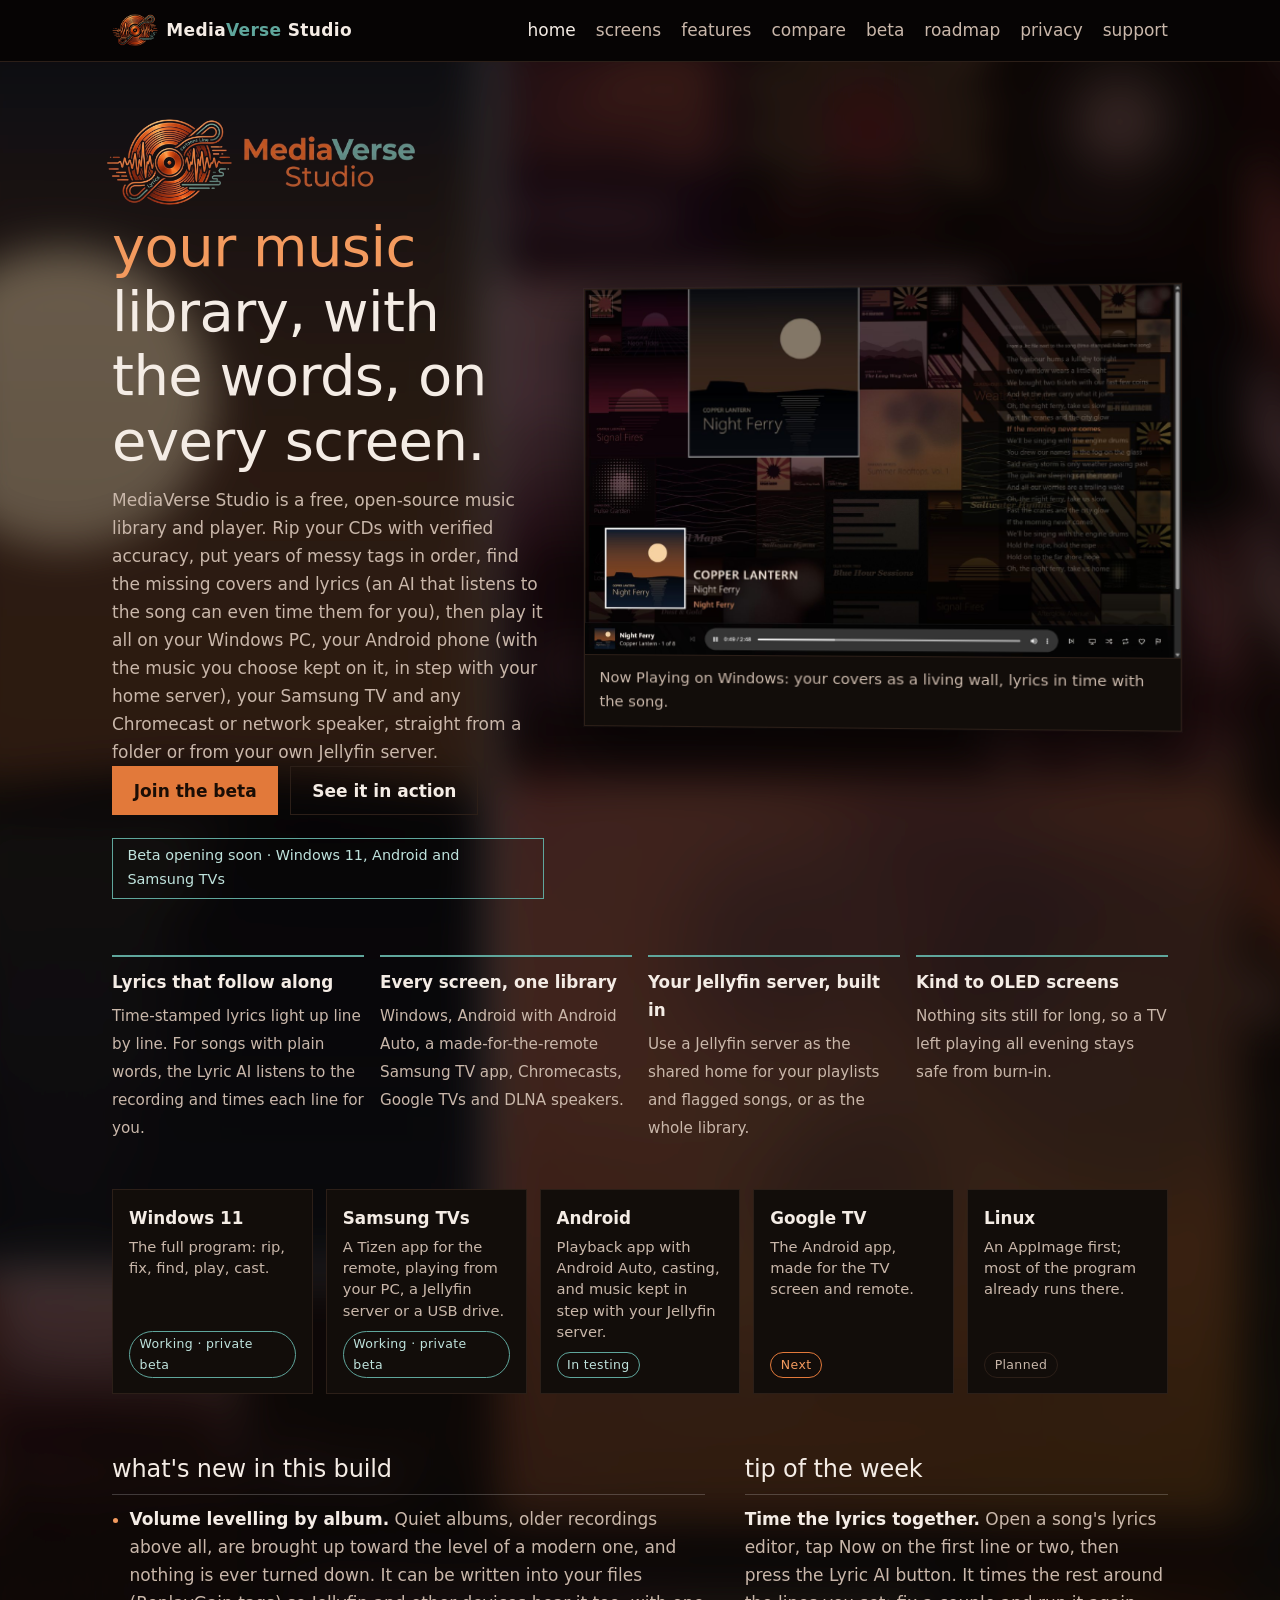
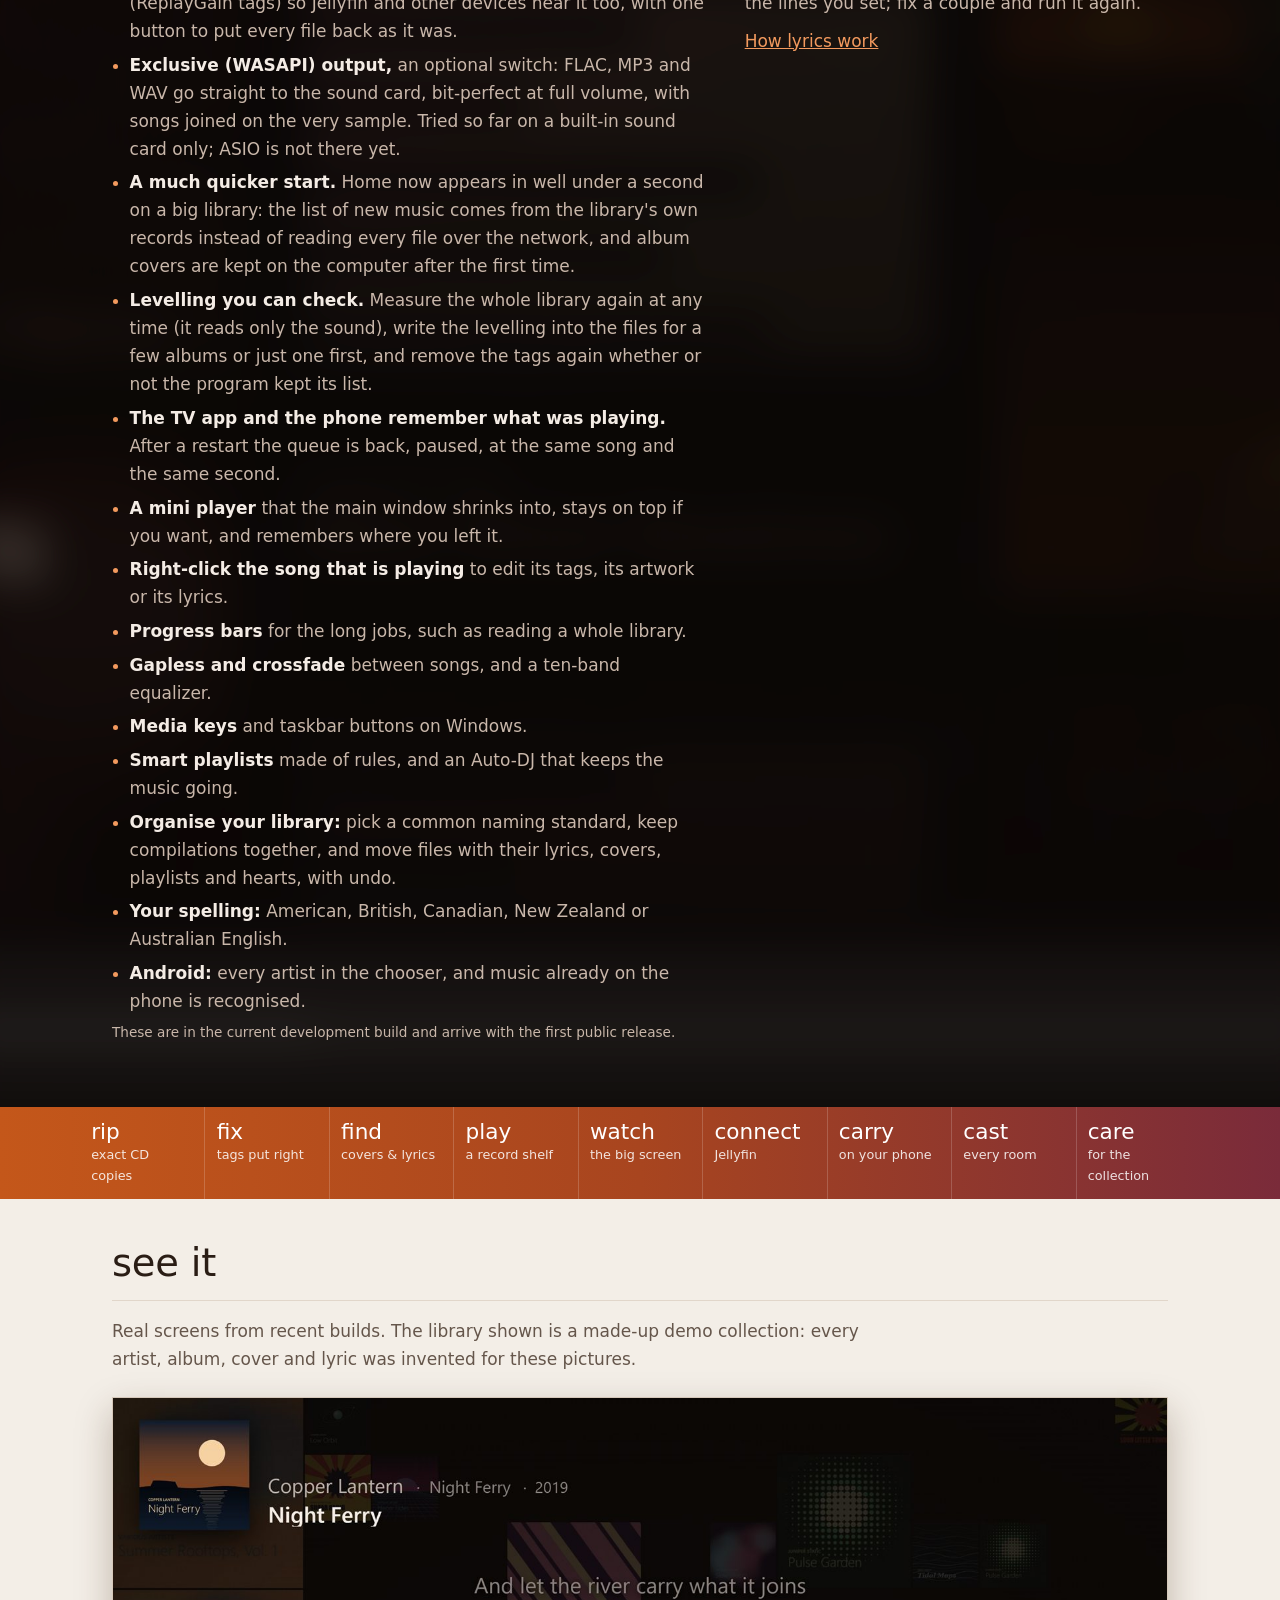
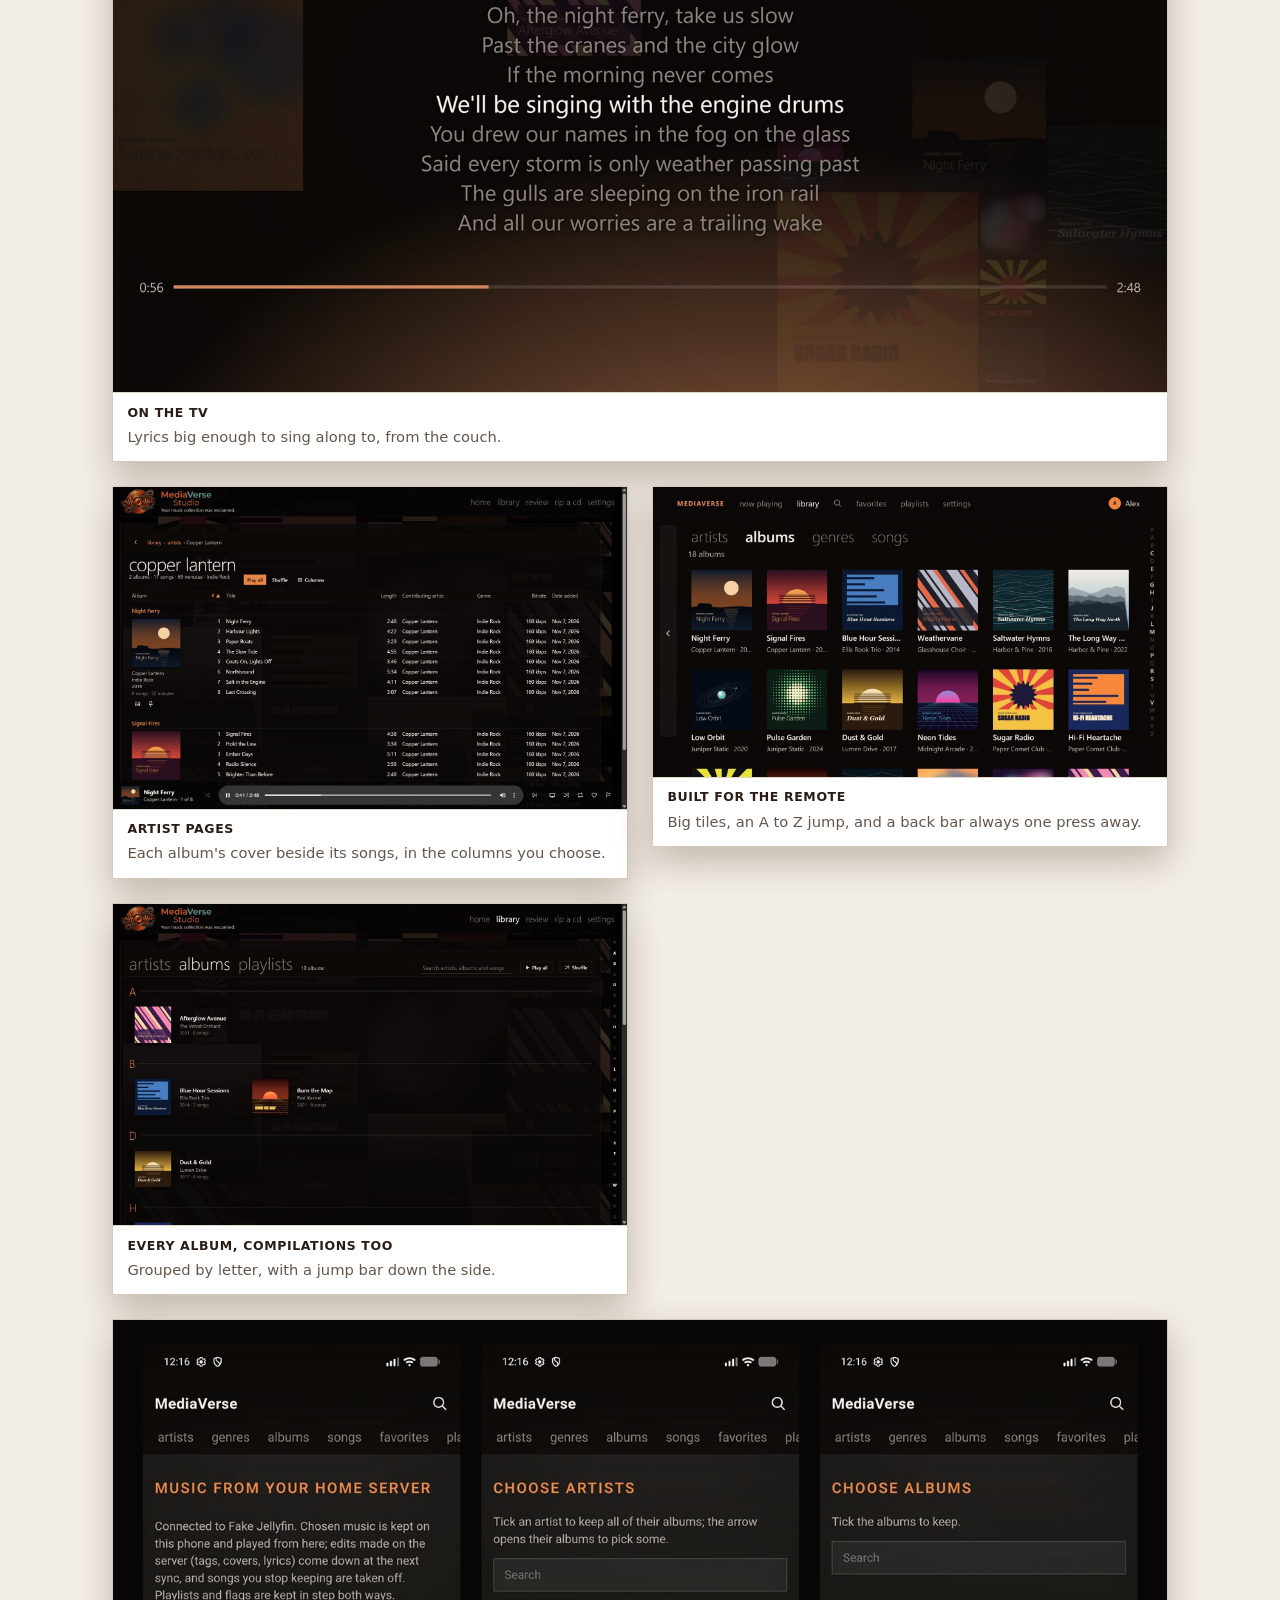
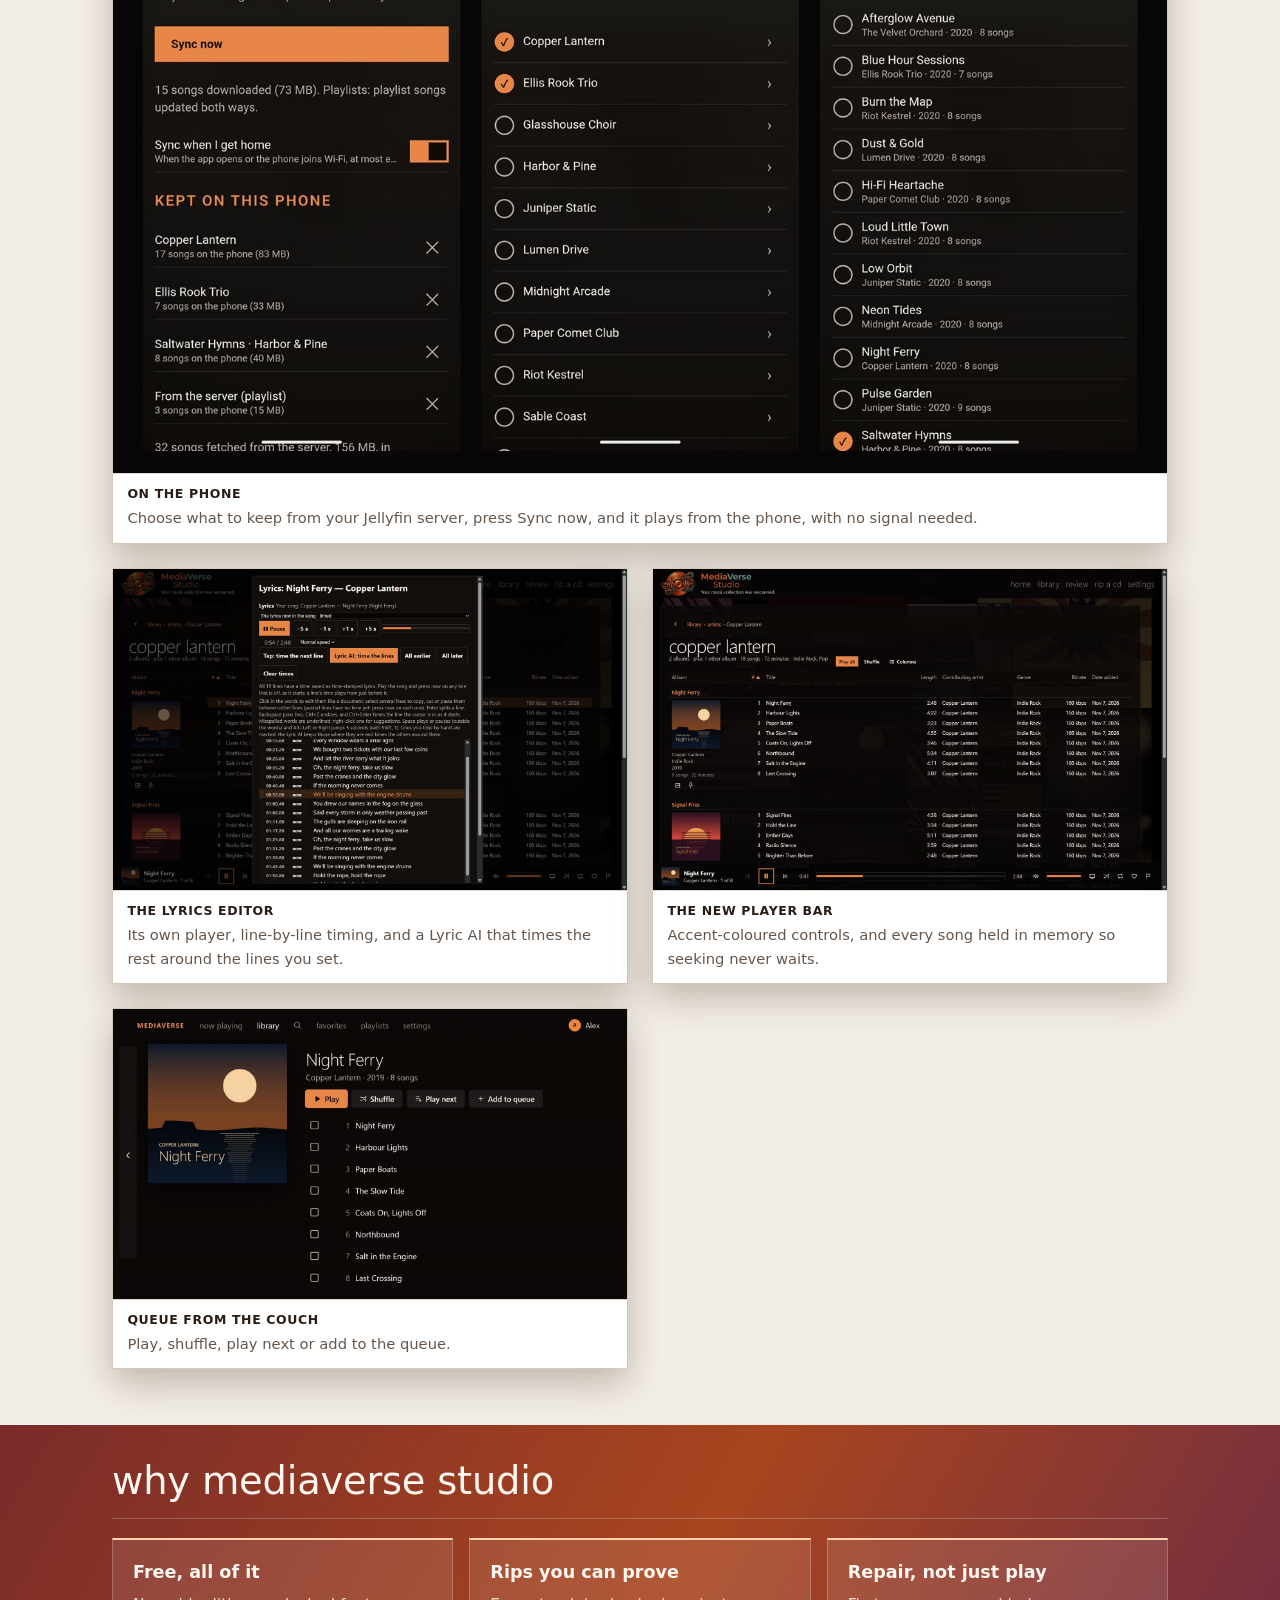
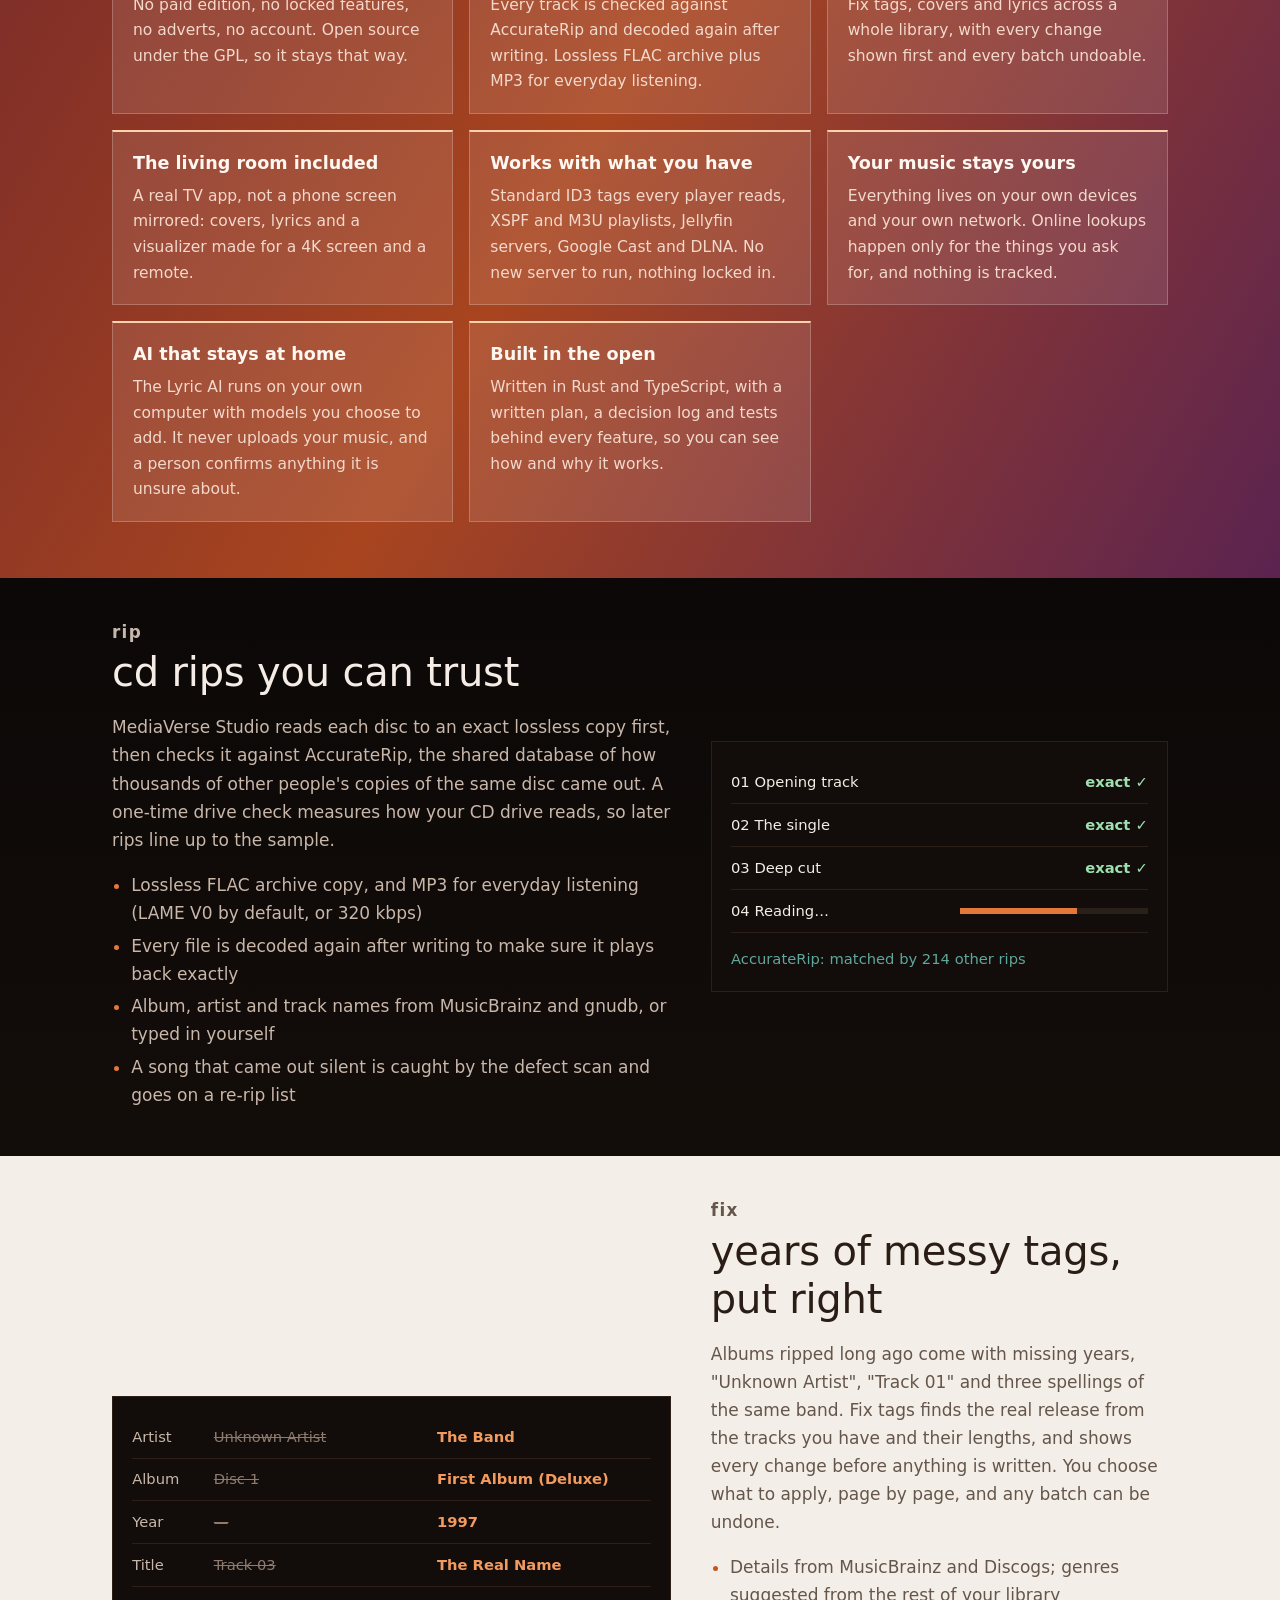
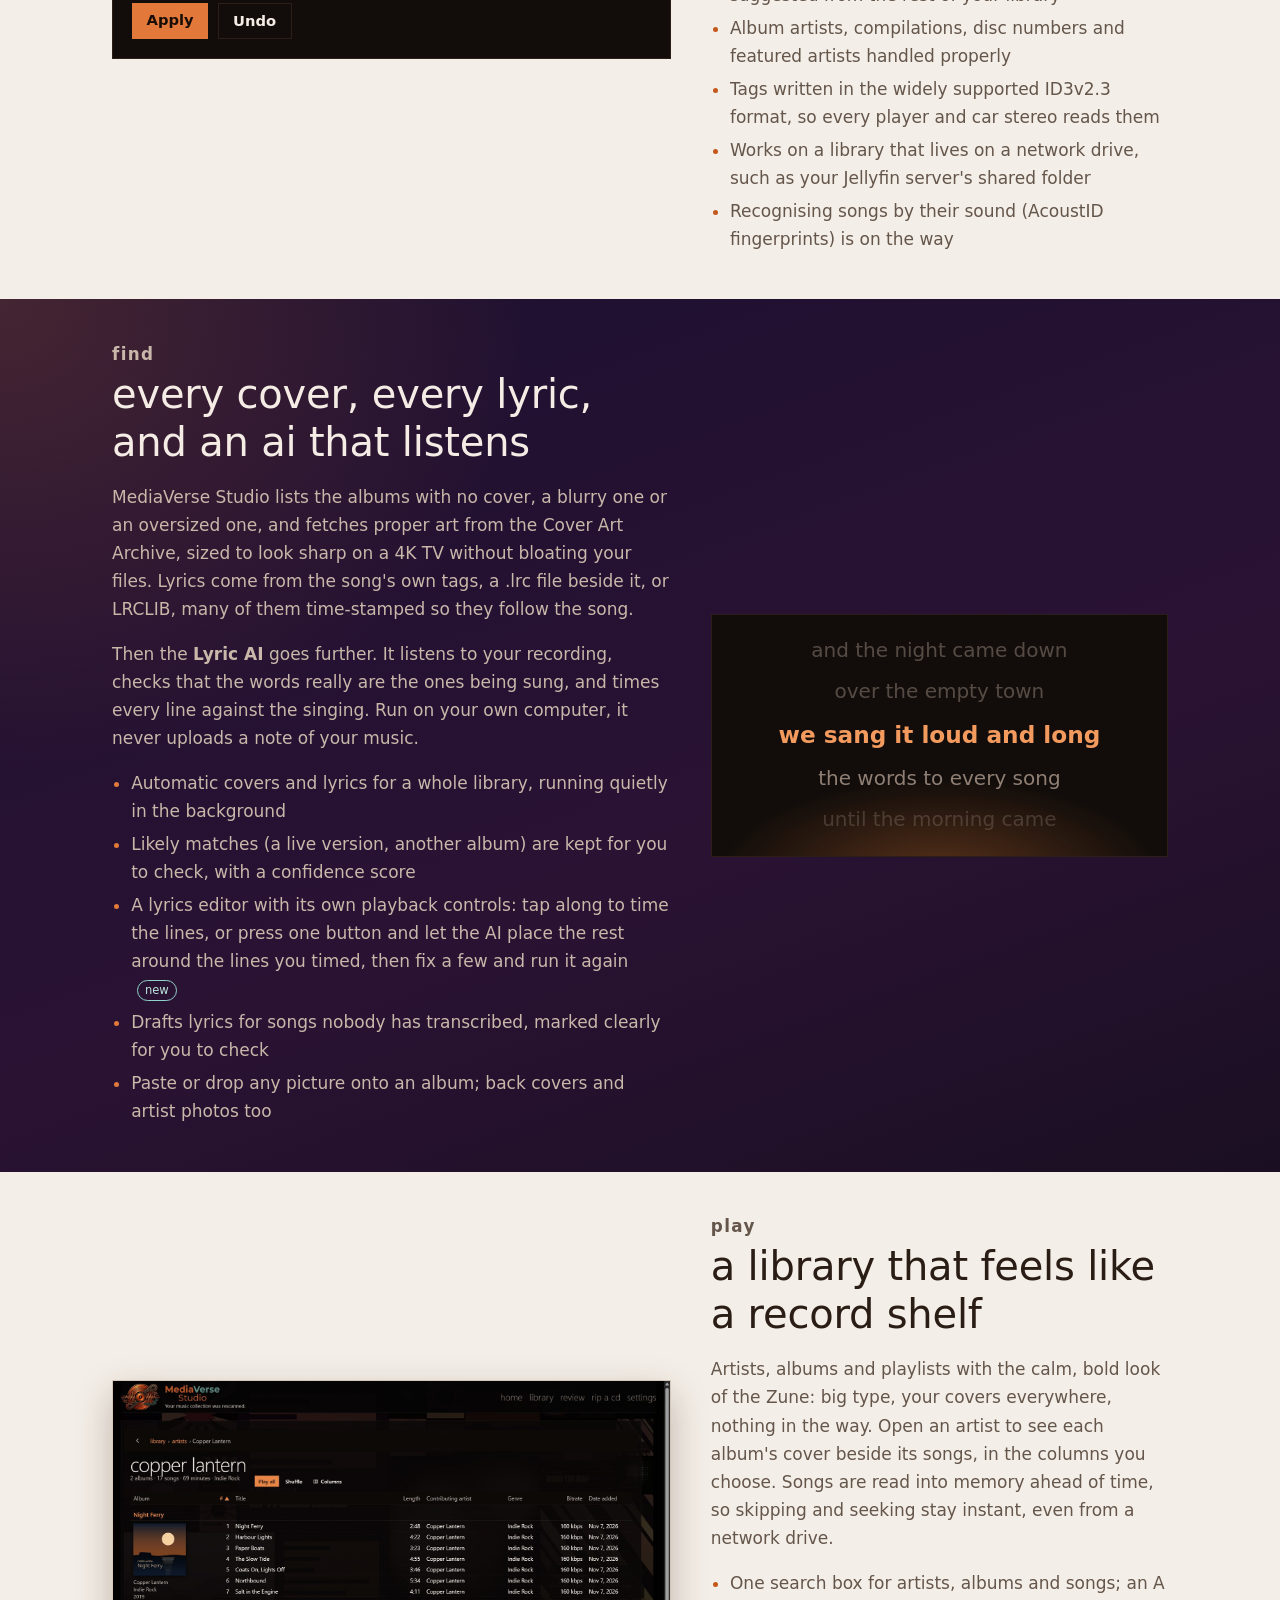
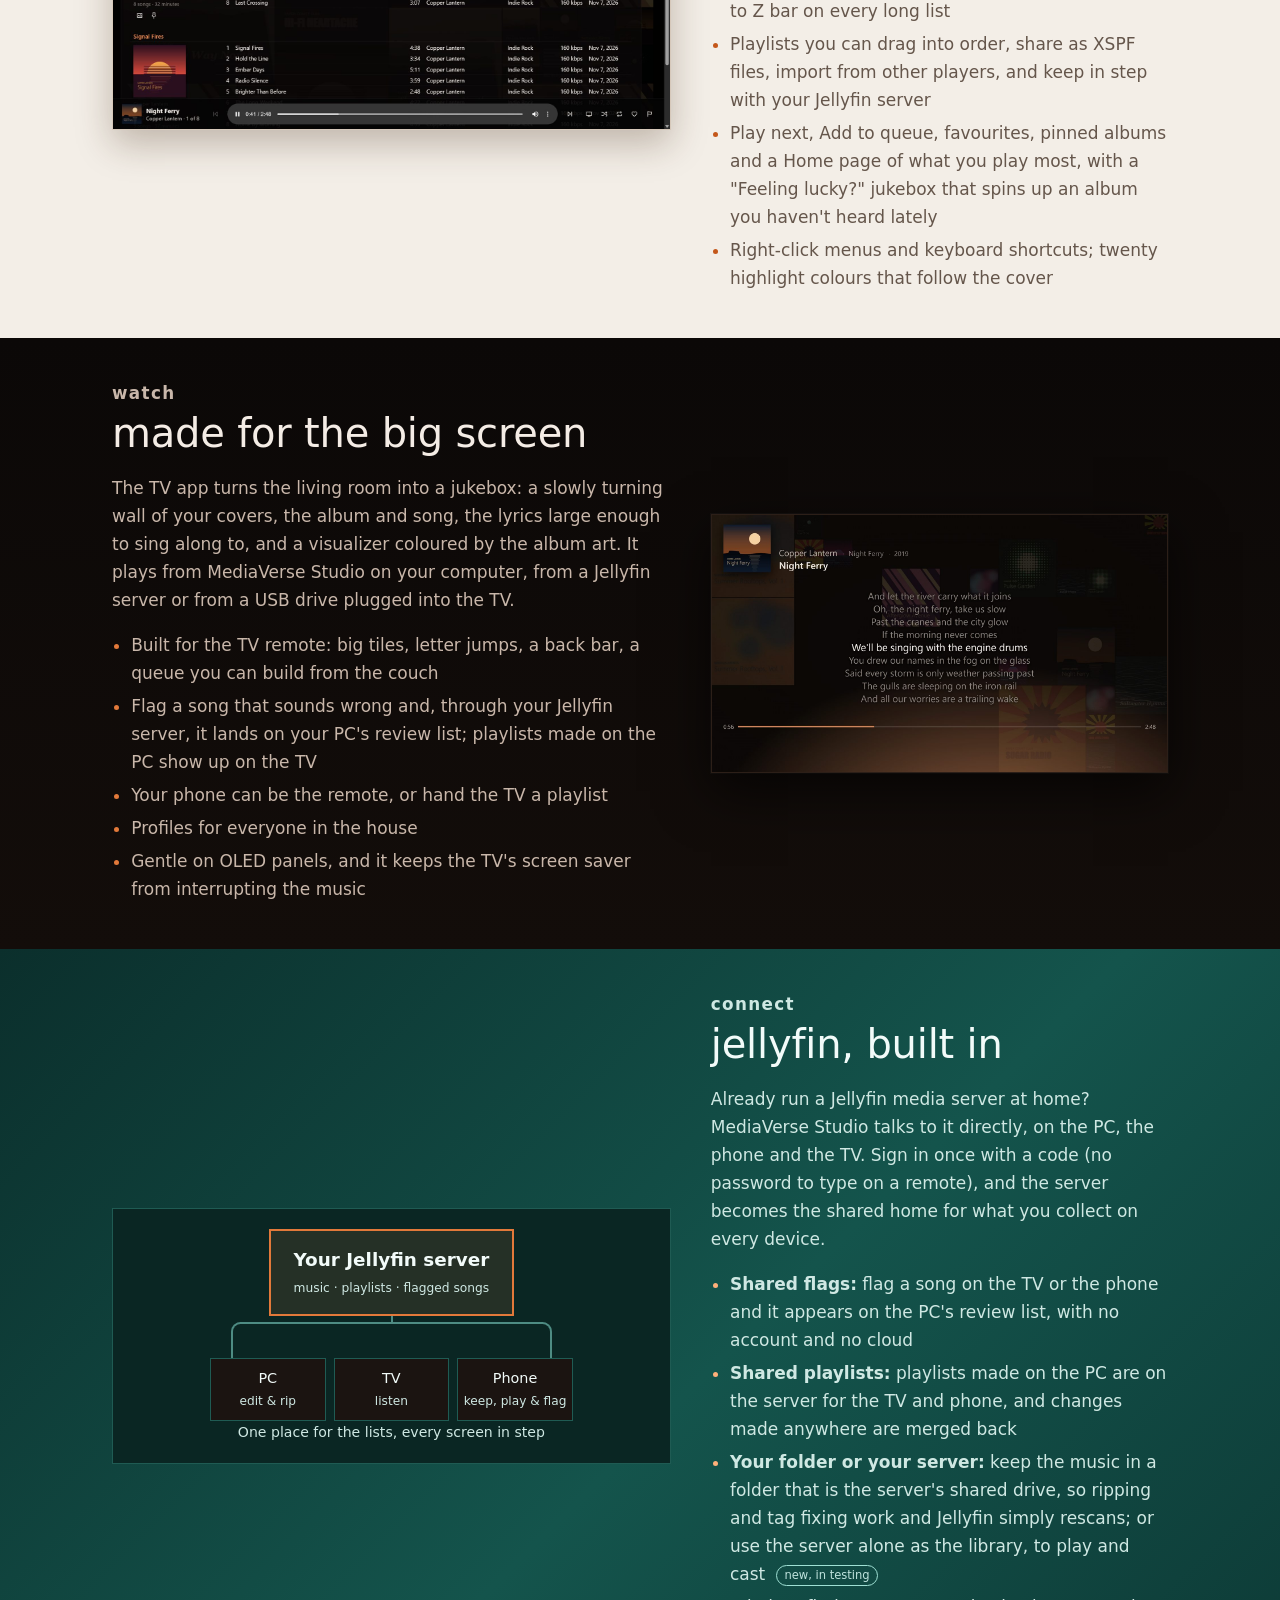
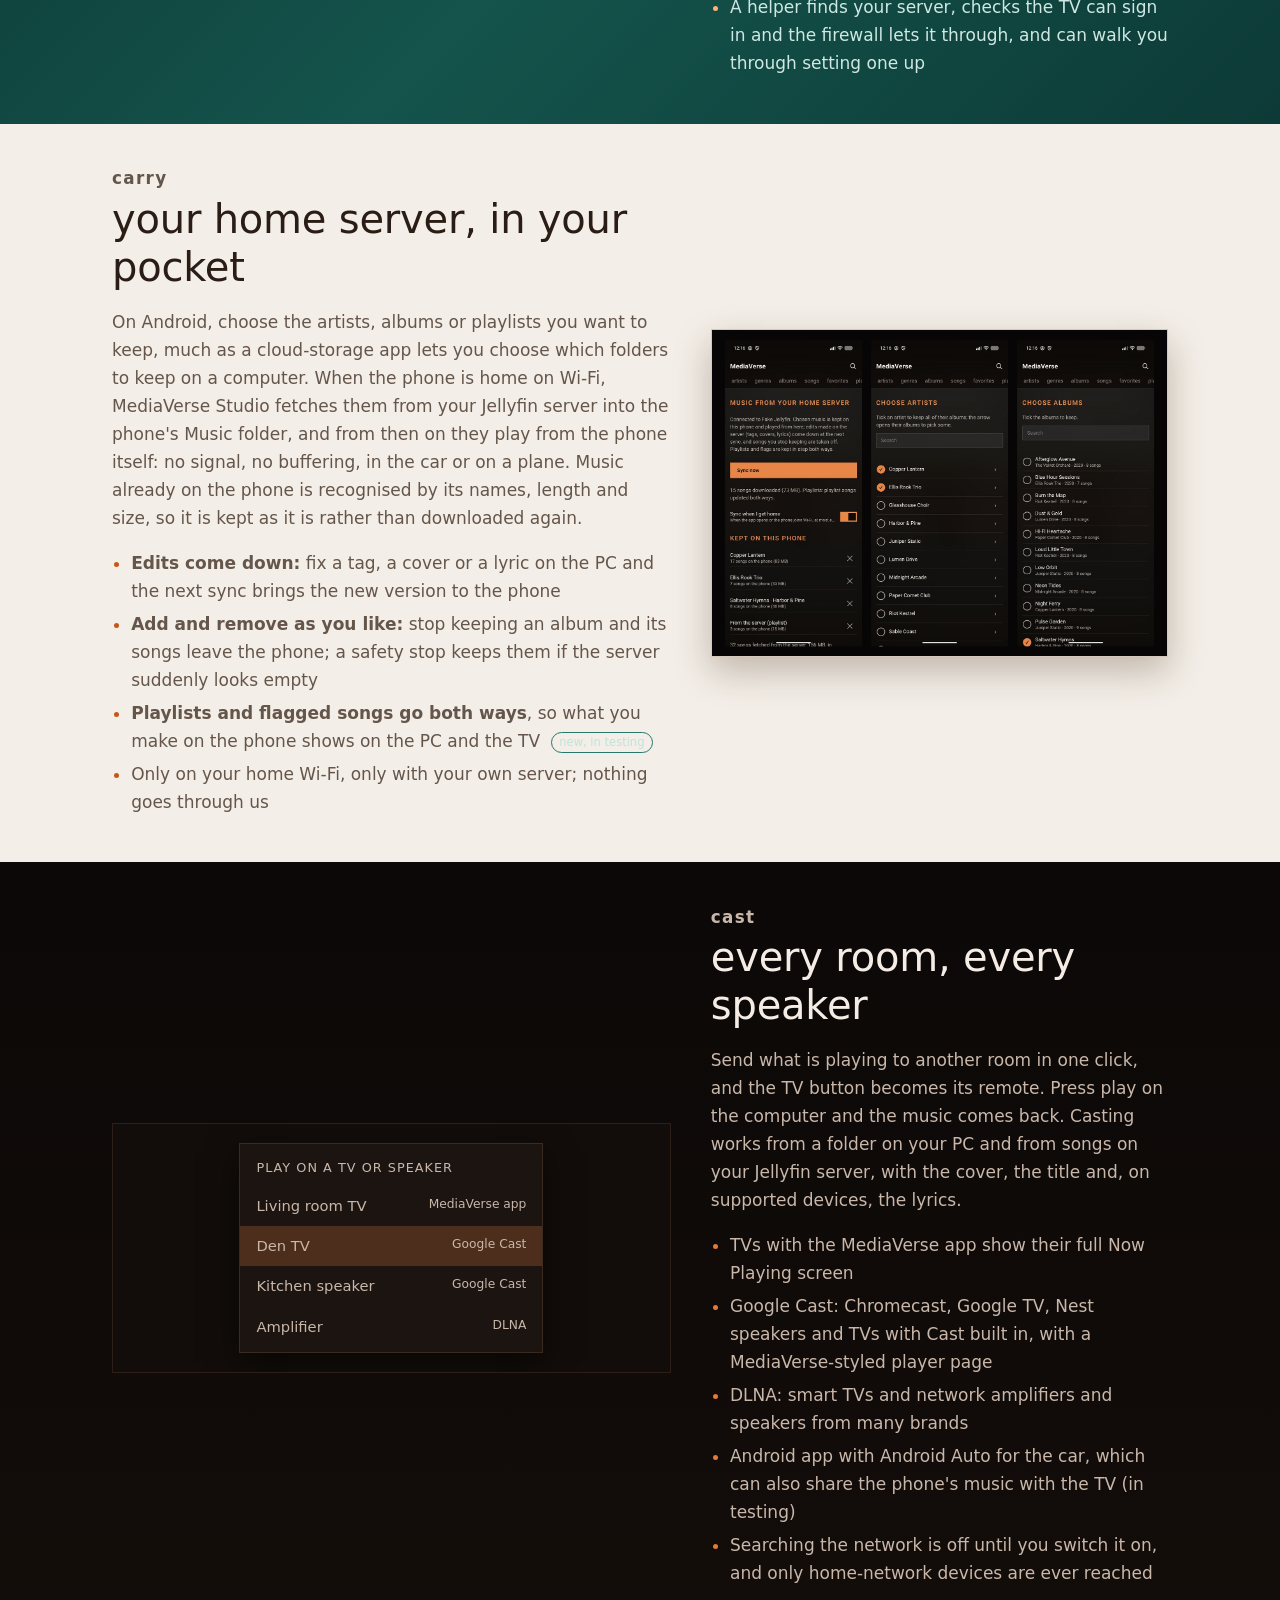
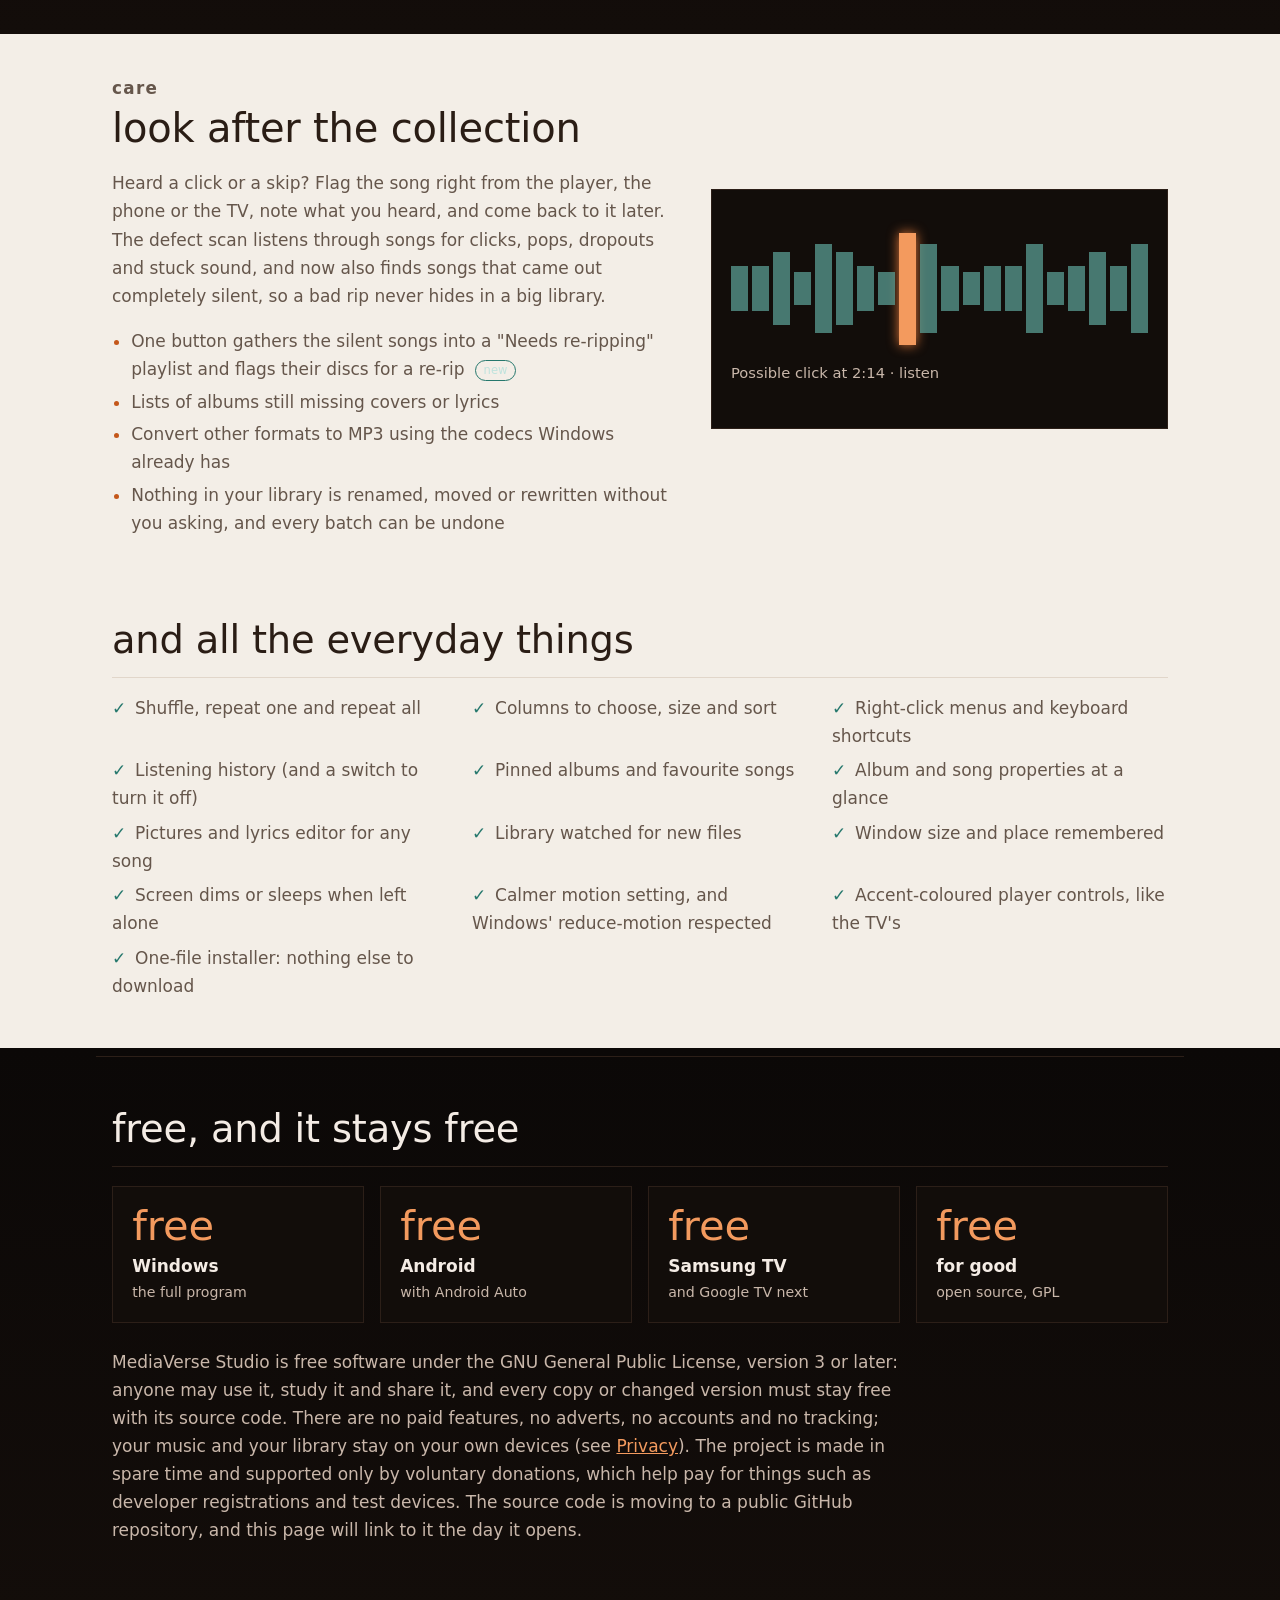
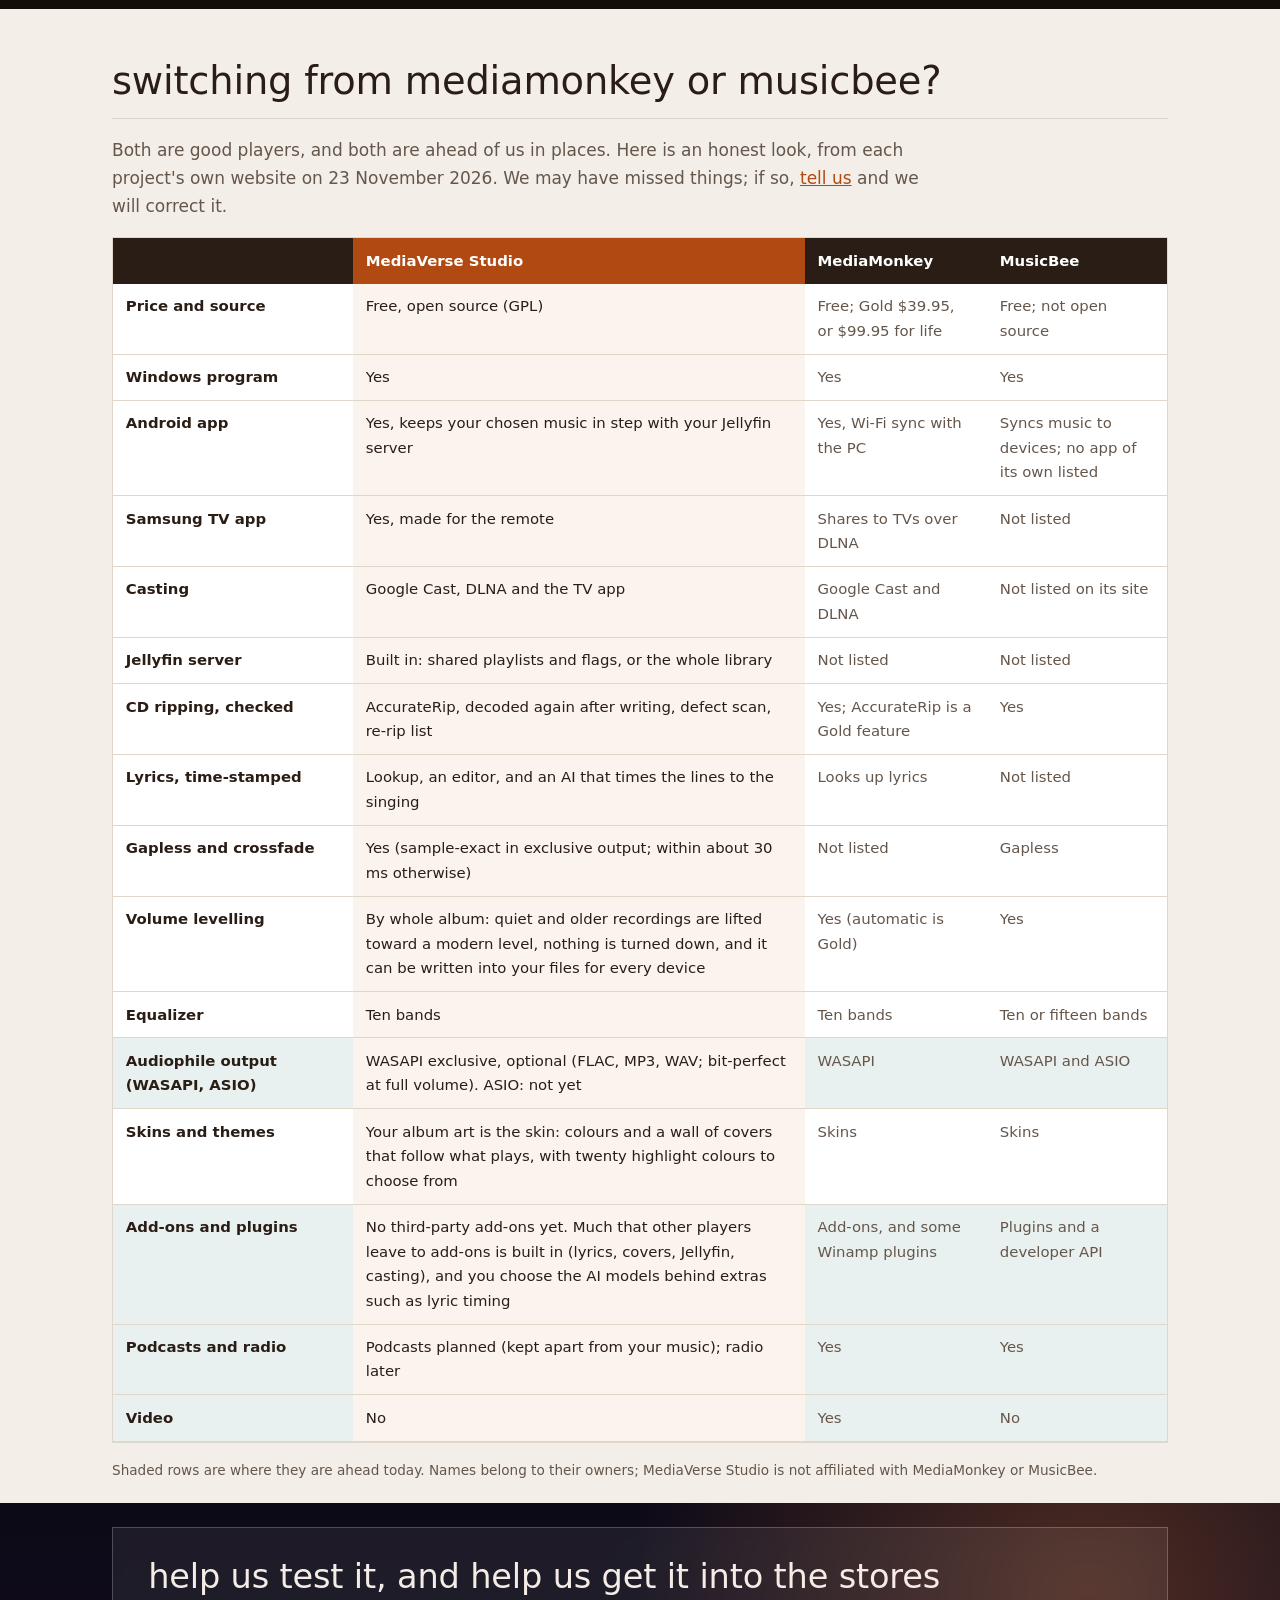
==== index.html @ 1a6ff60b "Website: a quicker start, levelling you can check, queues remembered on TV and phone, mini player, r" ====
<!doctype html>
<html lang="en">
<head>
<meta charset="utf-8">
<meta name="viewport" content="width=device-width, initial-scale=1">
<title>MediaVerse Studio: your music, with the words, on every screen</title>
<meta name="description" content="MediaVerse Studio is a free, open-source music library and player: verified CD ripping, tag repair, covers and lyrics that follow the song, on Windows, Android and Samsung TVs, with Jellyfin, Google Cast and DLNA. Join the beta.">
<meta property="og:title" content="MediaVerse Studio: your music, with the words, on every screen">
<meta property="og:description" content="Free and open source. Rip your CDs with verified accuracy, fix your tags, find the covers and lyrics, and play it all on your PC, your phone, your TV and your Jellyfin server. Help us test it.">
<meta property="og:image" content="https://mediaverse.studio/img/pc-now-playing.jpg">
<link rel="icon" href="favicon.png">
<link rel="stylesheet" href="style.css">
</head>
<body>
<header class="top"><div class="wrap">
<a class="brand" href="./"><img src="img/emblem.png" alt="" width="46" height="32"><b>Media<span>Verse</span> Studio</b></a>
<nav aria-label="Site"><a href="./" aria-current="page">Home</a><a href="#see">Screens</a><a href="#features">Features</a><a href="#compare">Compare</a><a href="#beta">Beta</a><a href="#status">Roadmap</a><a href="privacy.html">Privacy</a><a href="support.html">Support</a></nav>
</div></header>

<main>
<div class="band band-hero">
<section class="hero2 wrap">
<div class="hero-words">
<div class="hero-logo"><img src="img/emblem-large.png" alt="" width="463" height="320"><img src="img/wordmark.png" alt="MediaVerse Studio" width="527" height="160"></div>
<h1>Your music library, with the words, on every screen.</h1>
<p>MediaVerse Studio is a free, open-source music library and player. Rip your CDs with verified accuracy, put years of messy tags in order, find the missing covers and lyrics (an AI that listens to the song can even time them for you), then play it all on your Windows PC, your Android phone (with the music you choose kept on it, in step with your home server), your Samsung TV and any Chromecast or network speaker, straight from a folder or from your own Jellyfin server.</p>
<p class="cta"><a class="button" href="#beta">Join the beta</a><a class="button ghost" href="#see">See it in action</a></p>
<span class="status">Beta opening soon · Windows 11, Android and Samsung TVs</span>
</div>
<figure class="shot hero-shot">
<img src="img/pc-now-playing.jpg" alt="MediaVerse Studio on Windows: Now Playing with the album cover large, a wall of album covers behind it, and the lyrics following the song" width="1600" height="1001">
<figcaption>Now Playing on Windows: your covers as a living wall, lyrics in time with the song.</figcaption>
</figure>
</section>

<section class="extras wrap" aria-label="Highlights">
<div><strong>Lyrics that follow along</strong><span>Time-stamped lyrics light up line by line. For songs with plain words, the Lyric AI listens to the recording and times each line for you.</span></div>
<div><strong>Every screen, one library</strong><span>Windows, Android with Android Auto, a made-for-the-remote Samsung TV app, Chromecasts, Google TVs and DLNA speakers.</span></div>
<div><strong>Your Jellyfin server, built in</strong><span>Use a Jellyfin server as the shared home for your playlists and flagged songs, or as the whole library.</span></div>
<div><strong>Kind to OLED screens</strong><span>Nothing sits still for long, so a TV left playing all evening stays safe from burn-in.</span></div>
</section>

<section class="platforms wrap" aria-label="Platforms">
<div><h3>Windows 11</h3><p>The full program: rip, fix, find, play, cast.</p><span class="pill">Working · private beta</span></div>
<div><h3>Samsung TVs</h3><p>A Tizen app for the remote, playing from your PC, a Jellyfin server or a USB drive.</p><span class="pill">Working · private beta</span></div>
<div><h3>Android</h3><p>Playback app with Android Auto, casting, and music kept in step with your Jellyfin server.</p><span class="pill">In testing</span></div>
<div><h3>Google TV</h3><p>The Android app, made for the TV screen and remote.</p><span class="pill soon">Next</span></div>
<div><h3>Linux</h3><p>An AppImage first; most of the program already runs there.</p><span class="pill plan">Planned</span></div>
</section>

<section class="news wrap" aria-label="What is new">
<div>
<h2>what's new in this build</h2>
<ul>
<li><b>Volume levelling by album.</b> Quiet albums, older recordings above all, are brought up toward the level of a modern one, and nothing is ever turned down. It can be written into your files (ReplayGain tags) so Jellyfin and other devices hear it too, with one button to put every file back as it was.</li>
<li><b>Exclusive (WASAPI) output,</b> an optional switch: FLAC, MP3 and WAV go straight to the sound card, bit-perfect at full volume, with songs joined on the very sample. Tried so far on a built-in sound card only; ASIO is not there yet.</li>
<li><b>A much quicker start.</b> Home now appears in well under a second on a big library: the list of new music comes from the library's own records instead of reading every file over the network, and album covers are kept on the computer after the first time.</li>
<li><b>Levelling you can check.</b> Measure the whole library again at any time (it reads only the sound), write the levelling into the files for a few albums or just one first, and remove the tags again whether or not the program kept its list.</li>
<li><b>The TV app and the phone remember what was playing.</b> After a restart the queue is back, paused, at the same song and the same second.</li>
<li><b>A mini player</b> that the main window shrinks into, stays on top if you want, and remembers where you left it.</li>
<li><b>Right-click the song that is playing</b> to edit its tags, its artwork or its lyrics.</li>
<li><b>Progress bars</b> for the long jobs, such as reading a whole library.</li>
<li><b>Gapless and crossfade</b> between songs, and a ten-band equalizer.</li>
<li><b>Media keys</b> and taskbar buttons on Windows.</li>
<li><b>Smart playlists</b> made of rules, and an Auto-DJ that keeps the music going.</li>
<li><b>Organise your library:</b> pick a common naming standard, keep compilations together, and move files with their lyrics, covers, playlists and hearts, with undo.</li>
<li><b>Your spelling:</b> American, British, Canadian, New Zealand or Australian English.</li>
<li><b>Android:</b> every artist in the chooser, and music already on the phone is recognised.</li>
</ul>
<p class="news-note">These are in the current development build and arrive with the first public release.</p>
</div>
<div>
<h2>tip of the week</h2>
<p><b>Time the lyrics together.</b> Open a song's lyrics editor, tap Now on the first line or two, then press the Lyric AI button. It times the rest around the lines you set; fix a couple and run it again.</p>
<p class="news-link"><a href="#find">How lyrics work</a></p>
</div>
</section>
</div>

<nav class="verbs" aria-label="The parts of MediaVerse Studio"><div class="wrap">
<a href="#rip"><b>rip</b><span>exact CD copies</span></a>
<a href="#fix"><b>fix</b><span>tags put right</span></a>
<a href="#find"><b>find</b><span>covers &amp; lyrics</span></a>
<a href="#play"><b>play</b><span>a record shelf</span></a>
<a href="#watch"><b>watch</b><span>the big screen</span></a>
<a href="#connect"><b>connect</b><span>Jellyfin</span></a>
<a href="#carry"><b>carry</b><span>on your phone</span></a>
<a href="#cast"><b>cast</b><span>every room</span></a>
<a href="#care"><b>care</b><span>for the collection</span></a>
</div></nav>
<div class="band band-paper">
<section id="see" class="gallery wrap" aria-labelledby="see-title">
<h2 id="see-title">See it</h2>
<p class="gallery-intro">Real screens from recent builds. The library shown is a made-up demo collection: every artist, album, cover and lyric was invented for these pictures.</p>
<div class="gallery-grid">
<figure class="shot wide"><img src="img/tv-now-playing.jpg" alt="The Samsung TV app's Now Playing screen: cover, artist, album and year at the top, large lyrics in the middle with the line being sung highlighted, a wall of covers behind" width="1600" height="902" loading="lazy"><figcaption><b>On the TV</b> Lyrics big enough to sing along to, from the couch.</figcaption></figure>
<figure class="shot"><img src="img/pc-artist.jpg" alt="An artist page on Windows: each album's cover beside its songs in a table with length, artist, genre, bitrate and date added" width="1600" height="1001" loading="lazy"><figcaption><b>Artist pages</b> Each album's cover beside its songs, in the columns you choose.</figcaption></figure>
<figure class="shot"><img src="img/tv-albums.jpg" alt="The TV app's library: artists, albums, genres and songs across the top, a grid of album covers and an A to Z letter bar" width="1600" height="902" loading="lazy"><figcaption><b>Built for the remote</b> Big tiles, an A to Z jump, and a back bar always one press away.</figcaption></figure>
<figure class="shot"><img src="img/pc-albums.jpg" alt="The albums view on Windows: albums grouped under letters with cover, title, artist, year and song count" width="1600" height="1001" loading="lazy"><figcaption><b>Every album, compilations too</b> Grouped by letter, with a jump bar down the side.</figcaption></figure>
<figure class="shot wide"><img src="img/phone-home-sync.jpg" alt="Three Android screens: the Home server page after a sync with a Sync now button and the list of artists, albums and playlists kept on the phone; the artist chooser with ticks; the album chooser with the artist, year and song count" width="1426" height="1019" loading="lazy"><figcaption><b>On the phone</b> Choose what to keep from your Jellyfin server, press Sync now, and it plays from the phone, with no signal needed.</figcaption></figure>
<figure class="shot"><img src="img/pc-lyrics-editor.jpg" alt="The lyrics editor on Windows: play, pause, back and forward buttons, a seek bar, a speed choice, a Lyric AI button, and the song's lines each with a time and a now button, the line being sung highlighted" width="1600" height="1001" loading="lazy"><figcaption><b>The lyrics editor</b> Its own player, line-by-line timing, and a Lyric AI that times the rest around the lines you set.</figcaption></figure>
<figure class="shot"><img src="img/pc-player-bar.jpg" alt="An artist page on Windows with the new player bar: an accent-coloured pause button, the time, a progress bar, the volume and the cast, shuffle, repeat, favourite and flag buttons" width="1600" height="1001" loading="lazy"><figcaption><b>The new player bar</b> Accent-coloured controls, and every song held in memory so seeking never waits.</figcaption></figure>
<figure class="shot"><img src="img/tv-album.jpg" alt="An album on the TV app: the cover large on the left, Play, Shuffle, Play next and Add to queue buttons, and the song list" width="1600" height="902" loading="lazy"><figcaption><b>Queue from the couch</b> Play, shuffle, play next or add to the queue.</figcaption></figure>
</div>
</section>
</div>

<div class="band band-sunset">
<section class="why wrap" aria-labelledby="why-title">
<h2 id="why-title">Why MediaVerse Studio</h2>
<div class="why-grid">
<div><h3>Free, all of it</h3><p>No paid edition, no locked features, no adverts, no account. Open source under the GPL, so it stays that way.</p></div>
<div><h3>Rips you can prove</h3><p>Every track is checked against AccurateRip and decoded again after writing. Lossless FLAC archive plus MP3 for everyday listening.</p></div>
<div><h3>Repair, not just play</h3><p>Fix tags, covers and lyrics across a whole library, with every change shown first and every batch undoable.</p></div>
<div><h3>The living room included</h3><p>A real TV app, not a phone screen mirrored: covers, lyrics and a visualizer made for a 4K screen and a remote.</p></div>
<div><h3>Works with what you have</h3><p>Standard ID3 tags every player reads, XSPF and M3U playlists, Jellyfin servers, Google Cast and DLNA. No new server to run, nothing locked in.</p></div>
<div><h3>Your music stays yours</h3><p>Everything lives on your own devices and your own network. Online lookups happen only for the things you ask for, and nothing is tracked.</p></div>
<div><h3>AI that stays at home</h3><p>The Lyric AI runs on your own computer with models you choose to add. It never uploads your music, and a person confirms anything it is unsure about.</p></div>
<div><h3>Built in the open</h3><p>Written in Rust and TypeScript, with a written plan, a decision log and tests behind every feature, so you can see how and why it works.</p></div>
</div>
</section>
</div>

<div id="features" class="feature-rows-bands">

<div class="band band-dark">
<article id="rip" class="row wrap">
<div class="words">
<p class="verb">Rip</p>
<h2>CD rips you can trust</h2>
<p>MediaVerse Studio reads each disc to an exact lossless copy first, then checks it against AccurateRip, the shared database of how thousands of other people's copies of the same disc came out. A one-time drive check measures how your CD drive reads, so later rips line up to the sample.</p>
<ul>
<li>Lossless FLAC archive copy, and MP3 for everyday listening (LAME V0 by default, or 320 kbps)</li>
<li>Every file is decoded again after writing to make sure it plays back exactly</li>
<li>Album, artist and track names from MusicBrainz and gnudb, or typed in yourself</li>
<li>A song that came out silent is caught by the defect scan and goes on a re-rip list</li>
</ul>
</div>
<div class="art art-rip" aria-hidden="true">
<div class="rip-line"><span>01 Opening track</span><b>exact ✓</b></div>
<div class="rip-line"><span>02 The single</span><b>exact ✓</b></div>
<div class="rip-line"><span>03 Deep cut</span><b>exact ✓</b></div>
<div class="rip-line is-busy"><span>04 Reading…</span><i style="--done:62%"></i></div>
<div class="rip-note">AccurateRip: matched by 214 other rips</div>
</div>
</article>
</div>

<div class="band band-paper">
<article id="fix" class="row wrap flip">
<div class="words">
<p class="verb">Fix</p>
<h2>Years of messy tags, put right</h2>
<p>Albums ripped long ago come with missing years, "Unknown Artist", "Track 01" and three spellings of the same band. Fix tags finds the real release from the tracks you have and their lengths, and shows every change before anything is written. You choose what to apply, page by page, and any batch can be undone.</p>
<ul>
<li>Details from MusicBrainz and Discogs; genres suggested from the rest of your library</li>
<li>Album artists, compilations, disc numbers and featured artists handled properly</li>
<li>Tags written in the widely supported ID3v2.3 format, so every player and car stereo reads them</li>
<li>Works on a library that lives on a network drive, such as your Jellyfin server's shared folder</li>
<li>Recognising songs by their sound (AcoustID fingerprints) is on the way</li>
</ul>
</div>
<div class="art art-fix" aria-hidden="true">
<div class="fix-row"><span>Artist</span><s>Unknown Artist</s><b>The Band</b></div>
<div class="fix-row"><span>Album</span><s>Disc 1</s><b>First Album (Deluxe)</b></div>
<div class="fix-row"><span>Year</span><s>—</s><b>1997</b></div>
<div class="fix-row"><span>Title</span><s>Track 03</s><b>The Real Name</b></div>
<div class="fix-actions"><em>Apply</em><em class="ghost">Undo</em></div>
</div>
</article>
</div>

<div class="band band-plum">
<article id="find" class="row wrap">
<div class="words">
<p class="verb">Find</p>
<h2>Every cover, every lyric, and an AI that listens</h2>
<p>MediaVerse Studio lists the albums with no cover, a blurry one or an oversized one, and fetches proper art from the Cover Art Archive, sized to look sharp on a 4K TV without bloating your files. Lyrics come from the song's own tags, a .lrc file beside it, or LRCLIB, many of them time-stamped so they follow the song.</p>
<p>Then the <strong>Lyric AI</strong> goes further. It listens to your recording, checks that the words really are the ones being sung, and times every line against the singing. Run on your own computer, it never uploads a note of your music.</p>
<ul>
<li>Automatic covers and lyrics for a whole library, running quietly in the background</li>
<li>Likely matches (a live version, another album) are kept for you to check, with a confidence score</li>
<li>A lyrics editor with its own playback controls: tap along to time the lines, or press one button and let the AI place the rest around the lines you timed, then fix a few and run it again <span class="tag new">new</span></li>
<li>Drafts lyrics for songs nobody has transcribed, marked clearly for you to check</li>
<li>Paste or drop any picture onto an album; back covers and artist photos too</li>
</ul>
</div>
<div class="art art-lyrics" aria-hidden="true">
<p class="past">and the night came down</p>
<p class="past">over the empty town</p>
<p class="now">we sang it loud and long</p>
<p>the words to every song</p>
<p class="far">until the morning came</p>
</div>
</article>
</div>

<div class="band band-paper">
<article id="play" class="row wrap flip">
<div class="words">
<p class="verb">Play</p>
<h2>A library that feels like a record shelf</h2>
<p>Artists, albums and playlists with the calm, bold look of the Zune: big type, your covers everywhere, nothing in the way. Open an artist to see each album's cover beside its songs, in the columns you choose. Songs are read into memory ahead of time, so skipping and seeking stay instant, even from a network drive.</p>
<ul>
<li>One search box for artists, albums and songs; an A to Z bar on every long list</li>
<li>Playlists you can drag into order, share as XSPF files, import from other players, and keep in step with your Jellyfin server</li>
<li>Play next, Add to queue, favourites, pinned albums and a Home page of what you play most, with a "Feeling lucky?" jukebox that spins up an album you haven't heard lately</li>
<li>Right-click menus and keyboard shortcuts; twenty highlight colours that follow the cover</li>
</ul>
</div>
<figure class="shot art-shot"><img src="img/pc-artist.jpg" alt="" width="1600" height="1001" loading="lazy"></figure>
</article>
</div>

<div class="band band-dark">
<article id="watch" class="row wrap">
<div class="words">
<p class="verb">Watch</p>
<h2>Made for the big screen</h2>
<p>The TV app turns the living room into a jukebox: a slowly turning wall of your covers, the album and song, the lyrics large enough to sing along to, and a visualizer coloured by the album art. It plays from MediaVerse Studio on your computer, from a Jellyfin server or from a USB drive plugged into the TV.</p>
<ul>
<li>Built for the TV remote: big tiles, letter jumps, a back bar, a queue you can build from the couch</li>
<li>Flag a song that sounds wrong and, through your Jellyfin server, it lands on your PC's review list; playlists made on the PC show up on the TV</li>
<li>Your phone can be the remote, or hand the TV a playlist</li>
<li>Profiles for everyone in the house</li>
<li>Gentle on OLED panels, and it keeps the TV's screen saver from interrupting the music</li>
</ul>
</div>
<figure class="shot art-shot"><img src="img/tv-now-playing.jpg" alt="" width="1600" height="902" loading="lazy"></figure>
</article>
</div>

<div class="band band-teal">
<article id="connect" class="row wrap flip">
<div class="words">
<p class="verb">Connect</p>
<h2>Jellyfin, built in</h2>
<p>Already run a Jellyfin media server at home? MediaVerse Studio talks to it directly, on the PC, the phone and the TV. Sign in once with a code (no password to type on a remote), and the server becomes the shared home for what you collect on every device.</p>
<ul>
<li><strong>Shared flags:</strong> flag a song on the TV or the phone and it appears on the PC's review list, with no account and no cloud</li>
<li><strong>Shared playlists:</strong> playlists made on the PC are on the server for the TV and phone, and changes made anywhere are merged back</li>
<li><strong>Your folder or your server:</strong> keep the music in a folder that is the server's shared drive, so ripping and tag fixing work and Jellyfin simply rescans; or use the server alone as the library, to play and cast <span class="tag new">new, in testing</span></li>
<li>A helper finds your server, checks the TV can sign in and the firewall lets it through, and can walk you through setting one up</li>
</ul>
</div>
<div class="art art-hub" aria-hidden="true">
<div class="hub-center"><b>Your Jellyfin server</b><small>music · playlists · flagged songs</small></div>
<div class="hub-links"></div>
<div class="hub-nodes"><span>PC<small>edit &amp; rip</small></span><span>TV<small>listen</small></span><span>Phone<small>keep, play &amp; flag</small></span></div>
<p class="hub-note">One place for the lists, every screen in step</p>
</div>
</article>
</div>

<div class="band band-paper">
<article id="carry" class="row wrap">
<div class="words">
<p class="verb">Carry</p>
<h2>Your home server, in your pocket</h2>
<p>On Android, choose the artists, albums or playlists you want to keep, much as a cloud-storage app lets you choose which folders to keep on a computer. When the phone is home on Wi-Fi, MediaVerse Studio fetches them from your Jellyfin server into the phone's Music folder, and from then on they play from the phone itself: no signal, no buffering, in the car or on a plane. Music already on the phone is recognised by its names, length and size, so it is kept as it is rather than downloaded again.</p>
<ul>
<li><strong>Edits come down:</strong> fix a tag, a cover or a lyric on the PC and the next sync brings the new version to the phone</li>
<li><strong>Add and remove as you like:</strong> stop keeping an album and its songs leave the phone; a safety stop keeps them if the server suddenly looks empty</li>
<li><strong>Playlists and flagged songs go both ways</strong>, so what you make on the phone shows on the PC and the TV <span class="tag new">new, in testing</span></li>
<li>Only on your home Wi-Fi, only with your own server; nothing goes through us</li>
</ul>
</div>
<figure class="shot art-shot"><img src="img/phone-home-sync.jpg" alt="" width="1426" height="1019" loading="lazy"></figure>
</article>
</div>

<div class="band band-dark">
<article id="cast" class="row wrap flip">
<div class="words">
<p class="verb">Cast</p>
<h2>Every room, every speaker</h2>
<p>Send what is playing to another room in one click, and the TV button becomes its remote. Press play on the computer and the music comes back. Casting works from a folder on your PC and from songs on your Jellyfin server, with the cover, the title and, on supported devices, the lyrics.</p>
<ul>
<li>TVs with the MediaVerse app show their full Now Playing screen</li>
<li>Google Cast: Chromecast, Google TV, Nest speakers and TVs with Cast built in, with a MediaVerse-styled player page</li>
<li>DLNA: smart TVs and network amplifiers and speakers from many brands</li>
<li>Android app with Android Auto for the car, which can also share the phone's music with the TV (in testing)</li>
<li>Searching the network is off until you switch it on, and only home-network devices are ever reached</li>
</ul>
</div>
<div class="art art-cast" aria-hidden="true">
<div class="cast-menu">
<p class="cast-title">Play on a TV or speaker</p>
<p>Living room TV <small>MediaVerse app</small></p>
<p class="on">Den TV <small>Google Cast</small></p>
<p>Kitchen speaker <small>Google Cast</small></p>
<p>Amplifier <small>DLNA</small></p>
</div>
</div>
</article>
</div>

<div class="band band-paper">
<article id="care" class="row wrap">
<div class="words">
<p class="verb">Care</p>
<h2>Look after the collection</h2>
<p>Heard a click or a skip? Flag the song right from the player, the phone or the TV, note what you heard, and come back to it later. The defect scan listens through songs for clicks, pops, dropouts and stuck sound, and now also finds songs that came out completely silent, so a bad rip never hides in a big library.</p>
<ul>
<li>One button gathers the silent songs into a "Needs re-ripping" playlist and flags their discs for a re-rip <span class="tag new">new</span></li>
<li>Lists of albums still missing covers or lyrics</li>
<li>Convert other formats to MP3 using the codecs Windows already has</li>
<li>Nothing in your library is renamed, moved or rewritten without you asking, and every batch can be undone</li>
</ul>
</div>
<div class="art art-scan" aria-hidden="true">
<div class="wave"><i></i><i></i><i></i><i></i><i></i><i></i><i></i><i></i><i class="spike"></i><i></i><i></i><i></i><i></i><i></i><i></i><i></i><i></i><i></i><i></i><i></i></div>
<p class="scan-note">Possible click at 2:14 · listen</p>
</div>
</article>
</div>
</div>

<div class="band band-paper">
<section class="everything wrap" aria-labelledby="everything-title">
<h2 id="everything-title">And all the everyday things</h2>
<ul class="ticks">
<li>Shuffle, repeat one and repeat all</li>
<li>Columns to choose, size and sort</li>
<li>Right-click menus and keyboard shortcuts</li>
<li>Listening history (and a switch to turn it off)</li>
<li>Pinned albums and favourite songs</li>
<li>Album and song properties at a glance</li>
<li>Pictures and lyrics editor for any song</li>
<li>Library watched for new files</li>
<li>Window size and place remembered</li>
<li>Screen dims or sleeps when left alone</li>
<li>Calmer motion setting, and Windows' reduce-motion respected</li>
<li>Accent-coloured player controls, like the TV's</li>
<li>One-file installer: nothing else to download</li>
</ul>
</section>
</div>

<div class="band band-dark">
<section class="free wrap" aria-labelledby="free-title">
<h2 id="free-title">free, and it stays free</h2>
<div class="prices">
<div><b>free</b><span>Windows</span><small>the full program</small></div>
<div><b>free</b><span>Android</span><small>with Android Auto</small></div>
<div><b>free</b><span>Samsung TV</span><small>and Google TV next</small></div>
<div><b>free</b><span>for good</span><small>open source, GPL</small></div>
</div>
<p>MediaVerse Studio is free software under the GNU General Public License, version 3 or later: anyone may use it, study it and share it, and every copy or changed version must stay free with its source code. There are no paid features, no adverts, no accounts and no tracking; your music and your library stay on your own devices (see <a href="privacy.html">Privacy</a>). The project is made in spare time and supported only by voluntary donations, which help pay for things such as developer registrations and test devices. The source code is moving to a public GitHub repository, and this page will link to it the day it opens.</p>
</section>
</div>

<div id="compare" class="band band-paper">
<section class="compare wrap" aria-labelledby="compare-title">
<h2 id="compare-title">switching from MediaMonkey or MusicBee?</h2>
<p class="compare-intro">Both are good players, and both are ahead of us in places. Here is an honest look, from each project's own website on 23 November 2026. We may have missed things; if so, <a href="mailto:contact@mediaverse.studio?subject=Comparison">tell us</a> and we will correct it.</p>
<div class="table-scroll"><table class="compare-table">
<thead><tr><th scope="col"></th><th scope="col">MediaVerse Studio</th><th scope="col">MediaMonkey</th><th scope="col">MusicBee</th></tr></thead>
<tbody>
<tr><th scope="row">Price and source</th><td class="us">Free, open source (GPL)</td><td>Free; Gold $39.95, or $99.95 for life</td><td>Free; not open source</td></tr>
<tr><th scope="row">Windows program</th><td class="us">Yes</td><td>Yes</td><td>Yes</td></tr>
<tr><th scope="row">Android app</th><td class="us">Yes, keeps your chosen music in step with your Jellyfin server</td><td>Yes, Wi-Fi sync with the PC</td><td>Syncs music to devices; no app of its own listed</td></tr>
<tr><th scope="row">Samsung TV app</th><td class="us">Yes, made for the remote</td><td>Shares to TVs over DLNA</td><td>Not listed</td></tr>
<tr><th scope="row">Casting</th><td class="us">Google Cast, DLNA and the TV app</td><td>Google Cast and DLNA</td><td>Not listed on its site</td></tr>
<tr><th scope="row">Jellyfin server</th><td class="us">Built in: shared playlists and flags, or the whole library</td><td>Not listed</td><td>Not listed</td></tr>
<tr><th scope="row">CD ripping, checked</th><td class="us">AccurateRip, decoded again after writing, defect scan, re-rip list</td><td>Yes; AccurateRip is a Gold feature</td><td>Yes</td></tr>
<tr><th scope="row">Lyrics, time-stamped</th><td class="us">Lookup, an editor, and an AI that times the lines to the singing</td><td>Looks up lyrics</td><td>Not listed</td></tr>
<tr><th scope="row">Gapless and crossfade</th><td class="us">Yes (sample-exact in exclusive output; within about 30 ms otherwise)</td><td>Not listed</td><td>Gapless</td></tr>
<tr><th scope="row">Volume levelling</th><td class="us">By whole album: quiet and older recordings are lifted toward a modern level, nothing is turned down, and it can be written into your files for every device</td><td>Yes (automatic is Gold)</td><td>Yes</td></tr>
<tr><th scope="row">Equalizer</th><td class="us">Ten bands</td><td>Ten bands</td><td>Ten or fifteen bands</td></tr>
<tr class="ahead"><th scope="row">Audiophile output (WASAPI, ASIO)</th><td class="us">WASAPI exclusive, optional (FLAC, MP3, WAV; bit-perfect at full volume). ASIO: not yet</td><td>WASAPI</td><td>WASAPI and ASIO</td></tr>
<tr><th scope="row">Skins and themes</th><td class="us">Your album art is the skin: colours and a wall of covers that follow what plays, with twenty highlight colours to choose from</td><td>Skins</td><td>Skins</td></tr>
<tr class="ahead"><th scope="row">Add-ons and plugins</th><td class="us">No third-party add-ons yet. Much that other players leave to add-ons is built in (lyrics, covers, Jellyfin, casting), and you choose the AI models behind extras such as lyric timing</td><td>Add-ons, and some Winamp plugins</td><td>Plugins and a developer API</td></tr>
<tr class="ahead"><th scope="row">Podcasts and radio</th><td class="us">Podcasts planned (kept apart from your music); radio later</td><td>Yes</td><td>Yes</td></tr>
<tr class="ahead"><th scope="row">Video</th><td class="us">No</td><td>Yes</td><td>No</td></tr>
</tbody></table></div>
<p class="compare-note">Shaded rows are where they are ahead today. Names belong to their owners; MediaVerse Studio is not affiliated with MediaMonkey or MusicBee.</p>
</section>
</div>
<div class="band band-night">
<section id="beta" class="beta wrap" aria-labelledby="beta-title">
<div class="beta-card">
<h2 id="beta-title">Help us test it, and help us get it into the stores</h2>
<p>MediaVerse Studio works on real computers, phones and TVs today, and it is ready for more eyes. We are opening a beta test to people who love their music collections, and we would like you in it.</p>
<div class="beta-grid">
<div><h3>What you get</h3><ul>
<li>The newest builds before anyone else</li>
<li>A direct line to the developer: your idea or bug report can change the next build</li>
<li>A say in what gets built next</li>
<li>A free program that is better for having been tried on your library</li>
</ul></div>
<div><h3>Who we need</h3><ul>
<li>Windows 11 PC, with a music folder (CDs to rip is a bonus)</li>
<li>Android phone, and Android Auto in the car</li>
<li>Samsung smart TV (a recent Tizen model)</li>
<li>Google TV, Chromecast or a Cast speaker</li>
<li>A Jellyfin server at home</li>
<li>Linux users, for when the Linux build is ready</li>
</ul></div>
<div><h3>What it takes</h3><ul>
<li>Install it, use it the way you normally listen, and tell us what happens</li>
<li>A few minutes a week; no tests to run by rote</li>
<li>Nothing is collected from your computer: you tell us in your own words</li>
</ul></div>
</div>
<p class="beta-why">Why now? Google requires new developer accounts like ours to run a closed test with at least 12 testers, opted in for 14 days in a row, before an app may be published on Google Play for everyone. The Microsoft Store and Samsung's TV app store each have their own review as well. Testers are how this free project gets onto the stores where people look for apps, and onto more platforms such as Google TV and Linux.</p>
<p class="cta" style="justify-content:flex-start"><a class="button" href="mailto:contact@mediaverse.studio?subject=Beta%20tester&amp;body=Hello!%20I%27d%20like%20to%20help%20test%20MediaVerse%20Studio.%0D%0A%0D%0AMy%20devices%20(PC%2C%20Android%20phone%2C%20Samsung%20TV%20model%2C%20Google%20TV%2FChromecast%2C%20Jellyfin%20server%2C%20Linux)%3A%0D%0A%0D%0AHow%20big%20is%20my%20music%20collection%3A%0D%0A">Join the beta by e-mail</a><a class="button ghost" href="support.html">How testing works</a></p>
</div>
</section>
</div>

<div class="band band-paper">
<section id="status" class="roadmap wrap" aria-labelledby="status-title">
<h2 id="status-title">Where it is, and where it is going</h2>
<div class="columns four">
<div><h3>Working today</h3><ul>
<li>Windows: library, playback, playlists, Now Playing, mini player</li>
<li>Volume levelling by album, gapless, crossfade, equalizer</li>
<li>Optional WASAPI exclusive output</li>
<li>The library organiser: renaming and moving files with their lyrics, covers and playlists, with undo</li>
<li>Smart playlists and an Auto-DJ</li>
<li>CD ripping with AccurateRip</li>
<li>Fix tags, covers, lyrics, the Lyric AI, the defect scan</li>
<li>Samsung TV app (Tizen)</li>
<li>Casting: TV app, Google Cast, DLNA</li>
<li>Jellyfin: shared flags and playlists, helper</li>
</ul></div>
<div><h3>In beta testing</h3><ul>
<li>The Windows installer, with friends and family</li>
<li>Android app, Android Auto and casting from the phone</li>
<li>The Jellyfin server as the whole PC library <span class="tag new">new</span></li>
<li>Android: keep chosen music from your server on the phone, in step both ways <span class="tag new">new</span></li>
<li>Google Cast in the MediaVerse look</li>
</ul></div>
<div><h3>Next</h3><ul>
<li>The first public release and the public source on GitHub</li>
<li>Google TV app, from the Android app</li>
<li>Podcasts, kept apart from your music</li>
<li>ASIO output, and levelling on the phone and TV apps</li>
<li>Recognising songs by their sound (AcoustID)</li>
</ul></div>
<div><h3>Planned</h3><ul>
<li>Linux builds, starting with an AppImage</li>
<li>Scrobbling, star ratings, skins and add-ons</li>
<li>Microsoft Store <small>(free signing, no warning screens)</small></li>
<li>Google Play <small>(after the 14-day closed test)</small></li>
<li>Samsung's TV app store</li>
</ul></div>
</div>
<p class="roadmap-note">Not publicly released yet. To hear when it is, or to help test, write to <a href="mailto:contact@mediaverse.studio">contact@mediaverse.studio</a> or <a href="#beta">join the beta</a>.</p>
</section>
</div>
</main>

<footer class="foot"><div class="wrap">
<p>MediaVerse Studio is free software under the GNU GPL, version 3 or later. No ads, no tracking. Screenshots show an invented demo library.</p>
<p><a href="privacy.html">Privacy</a> · <a href="support.html">Support</a> · <a href="mailto:contact@mediaverse.studio">contact@mediaverse.studio</a></p>
</div></footer>
</body>
</html>
---- style.css ----
/* MediaVerse Studio website: one small stylesheet, dark like the app, the logo's copper and teal. */
:root {
  --bg: #070505;
  --panel: #120d0a;
  --line: #2c1f18;
  --ink: #f4ece5;
  --ink-dim: #c9b7aa;
  --copper: #e2793a;
  --copper-bright: #f39a5e;
  --teal: #5fa69c;
  --max: 68rem;
}
* { box-sizing: border-box; }
html { background: var(--bg); color-scheme: dark; }
body {
  margin: 0;
  background: var(--bg);
  color: var(--ink);
  font: 1.0625rem/1.65 "Segoe UI", system-ui, -apple-system, Roboto, sans-serif;
}
a { color: var(--copper-bright); }
a:hover { color: #ffc493; }
.wrap { max-width: var(--max); margin: 0 auto; padding: 0 1rem; }

/* The bar stays at the top while the page scrolls, and links that jump to a section stop just below it (the bar is taller where its links wrap on a phone). */
.top { position: sticky; top: 0; z-index: 50; background: rgba(7, 5, 5, 0.96); backdrop-filter: blur(6px); border-bottom: 1px solid var(--line); }
html { scroll-padding-top: 4.5rem; }
@media (max-width: 40rem) { html { scroll-padding-top: 7.5rem; } }
.top .wrap { display: flex; flex-wrap: wrap; align-items: center; justify-content: space-between; gap: 0.75rem; padding-top: 0.9rem; padding-bottom: 0.9rem; }
.brand { color: var(--ink); text-decoration: none; font-weight: 700; letter-spacing: 0.02em; }
.brand span { color: var(--teal); }
.top nav { display: flex; flex-wrap: wrap; gap: 1.25rem; }
.top nav a { color: var(--ink-dim); text-decoration: none; }
.top nav a:hover, .top nav a[aria-current="page"] { color: var(--ink); }

.hero { text-align: center; padding: 3rem 0 2rem; }
.hero img { width: min(26rem, 100%); height: auto; display: block; margin: 0 auto; }
.hero h1 { font-size: clamp(1.8rem, 4vw, 2.6rem); line-height: 1.2; margin: 1.5rem 0 0.5rem; font-weight: 600; }
.hero p { color: var(--ink-dim); max-width: 40rem; margin: 0 auto; }
.status { display: inline-block; margin-top: 1.4rem; padding: 0.35rem 0.9rem; border: 1px solid var(--teal); color: #bfe3dd; font-size: 0.9rem; }

.features { display: grid; grid-template-columns: repeat(auto-fit, minmax(15rem, 1fr)); gap: 1rem; padding: 2rem 0 3rem; }
.feature { background: var(--panel); border: 1px solid var(--line); padding: 1.25rem 1.35rem; }
.feature h2 { font-size: 1.15rem; margin: 0 0 0.4rem; color: var(--copper-bright); font-weight: 600; }
.feature p { margin: 0; color: var(--ink-dim); }

.page { max-width: 46rem; padding: 2.5rem 1rem 3.5rem; }
.page h1 { font-size: 2rem; margin: 0 0 0.25rem; font-weight: 600; }
.page h2 { font-size: 1.25rem; margin: 2rem 0 0.4rem; color: var(--copper-bright); font-weight: 600; }
.page .updated { color: var(--ink-dim); margin-top: 0; }
.page li { margin: 0.35rem 0; }
.page code { background: var(--panel); border: 1px solid var(--line); padding: 0.05rem 0.35rem; }

.foot { border-top: 1px solid var(--line); color: var(--ink-dim); font-size: 0.9rem; }
.foot .wrap { padding-top: 1.25rem; padding-bottom: 2rem; display: flex; flex-wrap: wrap; gap: 0.5rem 1.5rem; justify-content: space-between; }
.foot p { margin: 0; }

/* ==== Home page: calls to action, highlights, feature rows with drawn illustrations (2026-11-06) ==== */
html { scroll-behavior: smooth; }
@media (prefers-reduced-motion: reduce) { html { scroll-behavior: auto; } }
.cta { display: flex; flex-wrap: wrap; justify-content: center; gap: 0.75rem; margin: 1.6rem 0 0; }
.button { display: inline-block; padding: 0.6rem 1.3rem; background: var(--copper); color: #1a0d05; font-weight: 600; text-decoration: none; border: 1px solid var(--copper); }
.button:hover { background: var(--copper-bright); color: #1a0d05; }
.button.ghost { background: transparent; color: var(--ink); border-color: var(--line); }
.button.ghost:hover { border-color: var(--copper); color: var(--ink); }

.extras { display: grid; grid-template-columns: repeat(auto-fit, minmax(14rem, 1fr)); gap: 1rem; padding: 1rem 1rem 2.5rem; }
.extras div { border-top: 2px solid var(--teal); padding-top: 0.8rem; }
.extras strong { display: block; font-size: 1.05rem; margin-bottom: 0.25rem; }
.extras span { color: var(--ink-dim); font-size: 0.95rem; }

.feature-rows { display: grid; gap: 3.5rem; padding-top: 1.5rem; padding-bottom: 3rem; }
.row { display: grid; grid-template-columns: minmax(0, 1.1fr) minmax(0, 0.9fr); gap: 2.5rem; align-items: center; }
.row.flip .words { order: 2; }
@media (max-width: 52rem) { .row { grid-template-columns: 1fr; gap: 1.2rem; } .row.flip .words { order: 0; } }
.verb { margin: 0; color: var(--teal); text-transform: lowercase; font-size: 1.05rem; letter-spacing: 0.08em; font-weight: 600; }
.row h2 { font-size: clamp(1.5rem, 3vw, 2rem); font-weight: 600; margin: 0.1rem 0 0.6rem; line-height: 1.2; }
.row p { color: var(--ink-dim); }
.row ul { padding-left: 1.2rem; margin: 0.6rem 0 0; color: var(--ink-dim); }
.row li { margin: 0.3rem 0; }
.row li::marker { color: var(--copper); }

/* The drawn illustrations: no real covers or screenshots, only shapes. */
.art { background: var(--panel); border: 1px solid var(--line); padding: 1.2rem; min-height: 15rem; position: relative; overflow: hidden; font-size: 0.92rem; }
.art p { margin: 0; }

.rip-line { display: flex; justify-content: space-between; gap: 1rem; padding: 0.55rem 0; border-bottom: 1px solid var(--line); }
.rip-line b { color: #9fe0b0; font-weight: 600; }
.rip-line.is-busy i { flex: 0 0 45%; align-self: center; height: 6px; background: linear-gradient(90deg, var(--copper) var(--done), #2a201a var(--done)); }
.rip-note { margin-top: 0.9rem; color: var(--teal); }

.fix-row { display: grid; grid-template-columns: 4.5rem 1fr 1fr; gap: 0.6rem; padding: 0.55rem 0; border-bottom: 1px solid var(--line); align-items: baseline; }
.fix-row span { color: var(--ink-dim); }
.fix-row s { color: #8f7a6d; }
.fix-row b { color: var(--copper-bright); font-weight: 600; }
.fix-actions { display: flex; gap: 0.6rem; margin-top: 1rem; }
.fix-actions em { font-style: normal; padding: 0.3rem 0.9rem; background: var(--copper); color: #1a0d05; font-weight: 600; }
.fix-actions em.ghost { background: transparent; color: var(--ink); border: 1px solid var(--line); }

.art-lyrics { display: flex; flex-direction: column; justify-content: center; gap: 0.5rem; text-align: center; font-size: 1.25rem; background: radial-gradient(70% 60% at 50% 110%, rgba(226, 121, 58, 0.35), transparent 70%), var(--panel); }
.art-lyrics p { color: #8f7f74; }
.art-lyrics .past { opacity: 0.55; }
.art-lyrics .far { opacity: 0.35; }
.art-lyrics .now { color: var(--copper-bright); font-size: 1.45rem; font-weight: 600; }

.art-wall { padding: 0; }
.tiles { display: grid; grid-template-columns: repeat(5, 1fr); gap: 3px; }
.tiles i { aspect-ratio: 1; background: linear-gradient(135deg, var(--a), var(--b)); filter: saturate(0.75) brightness(0.8); }
.tiles i.big { grid-column: span 2; grid-row: span 2; filter: none; box-shadow: 0 0 0 2px #fff inset; }
.wall-playing { position: absolute; left: 0; right: 0; bottom: 0; display: flex; gap: 0.8rem; align-items: center; padding: 0.8rem 1rem; background: linear-gradient(transparent, rgba(0, 0, 0, 0.85) 40%); }
.wall-playing b, .tv-now b { display: block; color: var(--ink); }
.wall-playing span:last-child, .tv-now span:last-child { color: var(--ink-dim); font-size: 0.85rem; }
.cover { flex: none; width: 3rem; height: 3rem; background: linear-gradient(135deg, #2f7fb8, #0d1b2e); }

.art-tv { display: grid; place-items: center; }
.tv { position: relative; width: 100%; aspect-ratio: 16 / 9; background: #050404; border: 6px solid #1b1714; overflow: hidden; }
.tv-wall { position: absolute; inset: 0; opacity: 0.35; background: repeating-linear-gradient(90deg, #3a2a50 0 18%, #20314a 18% 34%, #4a2a1c 34% 52%, #1c3b33 52% 70%, #3b1c2a 70% 86%, #2a2a36 86% 100%); filter: blur(0.5px); }
.tv-now { position: absolute; top: 8%; left: 5%; display: flex; gap: 0.6rem; align-items: center; font-size: 0.8rem; }
.tv-now .cover { width: 2.4rem; height: 2.4rem; }
.tv-lyrics { position: absolute; left: 0; right: 0; top: 40%; text-align: center; font-size: 0.9rem; }
.tv-lyrics p { color: #8f7f74; }
.tv-lyrics .now { color: var(--copper-bright); font-weight: 600; font-size: 1.05rem; }
.tv-glow { position: absolute; left: 15%; right: 15%; bottom: -30%; height: 60%; background: radial-gradient(50% 50% at 50% 100%, rgba(226, 121, 58, 0.75), transparent 75%); filter: blur(8px); animation: glow 4s ease-in-out infinite alternate; }
@keyframes glow { from { transform: scaleY(0.7); opacity: 0.6; } to { transform: scaleY(1.1); opacity: 1; } }
@media (prefers-reduced-motion: reduce) { .tv-glow { animation: none; } }

.art-cast { display: grid; place-items: center; }
.cast-menu { width: min(19rem, 100%); background: #1b1411; border: 1px solid #3a2a20; box-shadow: 0 10px 30px rgba(0, 0, 0, 0.6); padding: 0.3rem 0; }
.cast-menu p { padding: 0.5rem 1rem; display: flex; justify-content: space-between; gap: 1rem; }
.cast-menu small { color: var(--ink-dim); }
.cast-menu .cast-title { color: var(--ink-dim); font-size: 0.8rem; text-transform: uppercase; letter-spacing: 0.08em; }
.cast-menu .on { background: rgba(226, 121, 58, 0.25); }

.art-scan { display: flex; flex-direction: column; justify-content: center; gap: 1rem; }
.wave { display: flex; align-items: center; gap: 4px; height: 7rem; }
.wave i { flex: 1; background: var(--teal); opacity: 0.7; height: 40%; }
.wave i:nth-child(3n) { height: 65%; }
.wave i:nth-child(4n) { height: 30%; }
.wave i:nth-child(5n) { height: 80%; }
.wave i.spike { height: 100%; background: var(--copper-bright); opacity: 1; box-shadow: 0 0 12px var(--copper); }
.scan-note { color: var(--copper-bright); }

.everything, .free, .roadmap { padding-top: 1rem; padding-bottom: 2.5rem; }
.everything h2, .free h2, .roadmap h2 { font-size: 1.6rem; font-weight: 600; margin: 0 0 0.8rem; }
.ticks { list-style: none; padding: 0; margin: 0; display: grid; grid-template-columns: repeat(auto-fit, minmax(17rem, 1fr)); gap: 0.4rem 1.5rem; color: var(--ink-dim); }
.ticks li::before { content: "✓"; color: var(--teal); margin-right: 0.55rem; font-weight: 700; }
.free p { color: var(--ink-dim); max-width: 50rem; }
.free { border-top: 1px solid var(--line); padding-top: 2.5rem; }
.roadmap .columns { display: grid; grid-template-columns: repeat(auto-fit, minmax(15rem, 1fr)); gap: 1rem; }
.roadmap .columns > div { background: var(--panel); border: 1px solid var(--line); padding: 1rem 1.2rem; }
.roadmap h3 { margin: 0 0 0.4rem; color: var(--copper-bright); font-size: 1.05rem; }
.roadmap ul { margin: 0; padding-left: 1.1rem; color: var(--ink-dim); }
.roadmap-note { color: var(--ink-dim); margin-top: 1rem; }

/* ==== Screenshots (2026-11-07): real screens from the app, shown with an invented demo library ==== */
.brand { display: inline-flex; align-items: center; gap: 0.5rem; }
.brand img { height: 2rem; width: auto; }
.shot { margin: 0; background: #000; border: 1px solid var(--line); box-shadow: 0 18px 50px rgba(0, 0, 0, 0.65), 0 0 0 1px rgba(255, 255, 255, 0.03); }
.shot img { display: block; width: 100%; height: auto; }
.shot figcaption { padding: 0.6rem 0.9rem 0.75rem; color: var(--ink-dim); font-size: 0.92rem; background: var(--panel); border-top: 1px solid var(--line); }
.shot figcaption b { color: var(--ink); font-weight: 600; margin-right: 0.35rem; }

.hero2 { display: grid; grid-template-columns: minmax(0, 0.85fr) minmax(0, 1.15fr); gap: 2.5rem; align-items: center; padding-top: 3rem; padding-bottom: 2.5rem; }
.hero-logo { width: min(15rem, 70%); height: auto; display: block; margin: 0 0 0.5rem -0.6rem; }
.hero2 h1 { font-size: clamp(1.9rem, 3.6vw, 2.8rem); line-height: 1.15; margin: 0.4rem 0 0.8rem; font-weight: 600; }
.hero2 p { color: var(--ink-dim); margin: 0; }
.hero2 .cta { justify-content: flex-start; }
.hero-shot { transform: perspective(1600px) rotateY(-4deg); transform-origin: left center; }
@media (max-width: 56rem) {
  .hero2 { grid-template-columns: 1fr; text-align: center; }
  .hero-logo { margin: 0 auto 0.5rem; }
  .hero2 .cta { justify-content: center; }
  .hero-shot { transform: none; }
}

.gallery { padding-top: 1.5rem; padding-bottom: 3rem; }
.gallery h2, .why h2 { font-size: 1.9rem; font-weight: 600; margin: 0 0 0.4rem; }
.gallery-intro { color: var(--ink-dim); margin: 0 0 1.5rem; max-width: 48rem; }
.gallery-grid { display: grid; grid-template-columns: repeat(2, minmax(0, 1fr)); gap: 1.5rem; }
.gallery-grid .wide { grid-column: 1 / -1; }
@media (max-width: 44rem) { .gallery-grid { grid-template-columns: 1fr; } }

.why { padding-top: 1rem; padding-bottom: 3rem; }
.why-grid { display: grid; grid-template-columns: repeat(auto-fit, minmax(17rem, 1fr)); gap: 1rem; margin-top: 1.2rem; }
.why-grid > div { background: var(--panel); border: 1px solid var(--line); border-top: 2px solid var(--copper); padding: 1.1rem 1.25rem; }
.why-grid h3 { margin: 0 0 0.35rem; font-size: 1.1rem; color: var(--ink); }
.why-grid p { margin: 0; color: var(--ink-dim); font-size: 0.97rem; }

.art-shot { align-self: center; }
.brand b { font-weight: 700; }
.hero-logo { display: flex; align-items: center; gap: 0.6rem; width: auto; margin: 0 0 0.6rem -0.4rem; }
.hero-logo img:first-child { height: 5.5rem; width: auto; }
.hero-logo img:last-child { height: 3.3rem; width: auto; }
@media (max-width: 56rem) { .hero-logo { justify-content: center; margin: 0 auto 0.6rem; } }
.gallery-grid { align-items: start; }

/* ==== November 2026: Jellyfin hub drawing, platform strip, beta call, four-column roadmap ==== */
.platforms { display: grid; grid-template-columns: repeat(auto-fit, minmax(12rem, 1fr)); gap: 0.8rem; padding: 0.5rem 1rem 2.5rem; }
.platforms > div { background: var(--panel); border: 1px solid var(--line); padding: 0.9rem 1rem; display: flex; flex-direction: column; align-items: flex-start; }
.platforms h3 { margin: 0 0 0.2rem; font-size: 1.05rem; color: var(--ink); }
.platforms p { margin: 0 0 0.6rem; color: var(--ink-dim); font-size: 0.92rem; line-height: 1.45; }
.pill { display: inline-block; margin-top: auto; padding-top: 0.12rem; position: relative; top: 0; padding: 0.12rem 0.6rem; border: 1px solid var(--teal); color: #bfe3dd; font-size: 0.78rem; letter-spacing: 0.03em; border-radius: 99px; }
.pill.soon { border-color: var(--copper); color: var(--copper-bright); }
.pill.plan { border-color: var(--line); color: var(--ink-dim); }

.art-hub { display: flex; flex-direction: column; align-items: center; justify-content: center; gap: 0; }
.hub-center { text-align: center; padding: 0.9rem 1.4rem; border: 2px solid var(--copper); background: rgba(226, 121, 58, 0.12); }
.hub-center b { display: block; font-size: 1.15rem; }
.hub-center small { color: var(--ink-dim); }
.hub-links { width: 62%; height: 2.2rem; border: 2px solid var(--teal); border-bottom: 0; border-radius: 0.6rem 0.6rem 0 0; margin-top: 0.4rem; opacity: 0.8; position: relative; }
.hub-links::after { content: ""; position: absolute; left: 50%; top: -0.55rem; height: 0.55rem; border-left: 2px solid var(--teal); }
.hub-nodes { display: flex; justify-content: space-between; width: 70%; gap: 0.5rem; }
.hub-nodes span { flex: 1; text-align: center; padding: 0.55rem 0.3rem; border: 1px solid var(--line); background: #1b1411; font-size: 0.9rem; }
.hub-nodes span small { display: block; color: var(--ink-dim); font-size: 0.76rem; }
.hub-note { margin-top: 0.9rem; color: var(--teal); font-size: 0.88rem; text-align: center; }

.art-lucky { display: flex; flex-direction: column; justify-content: center; gap: 0.9rem; }
.reel { display: flex; gap: 0.5rem; align-items: center; justify-content: center; position: relative; padding: 0.5rem 0; }
.reel i { flex: none; width: 3.2rem; height: 3.2rem; background: linear-gradient(135deg, var(--a), var(--b)); opacity: 0.7; }
.reel i.hit { width: 4rem; height: 4rem; opacity: 1; outline: 3px solid var(--copper-bright); box-shadow: 0 0 18px rgba(226, 121, 58, 0.55); }

.beta { padding-top: 1rem; padding-bottom: 3rem; }
.beta-card { background: radial-gradient(60% 90% at 100% 0%, rgba(226, 121, 58, 0.22), transparent 70%), var(--panel); border: 1px solid var(--copper); padding: 1.8rem clamp(1.1rem, 3vw, 2.2rem); }
.beta-card h2 { font-size: clamp(1.6rem, 3vw, 2.1rem); font-weight: 600; margin: 0 0 0.6rem; line-height: 1.2; }
.beta-card p { color: var(--ink-dim); max-width: 50rem; }
.beta-grid { display: grid; grid-template-columns: repeat(auto-fit, minmax(15rem, 1fr)); gap: 1.2rem; margin: 1.2rem 0; }
.beta-grid h3 { margin: 0 0 0.3rem; font-size: 1.02rem; color: var(--copper-bright); }
.beta-grid ul { margin: 0; padding-left: 1.1rem; color: var(--ink-dim); font-size: 0.97rem; }
.beta-grid li { margin: 0.2rem 0; }
.beta-why { border-left: 3px solid var(--teal); padding-left: 1rem; margin: 1.2rem 0; color: var(--ink-dim); max-width: 50rem; }

.roadmap .columns.four { grid-template-columns: repeat(auto-fit, minmax(13rem, 1fr)); }
.roadmap li small { color: #9c8b7f; }
.tag { display: inline-block; margin-left: 0.35rem; padding: 0 0.45rem; border: 1px solid var(--line); border-radius: 99px; color: var(--ink-dim); font-size: 0.72rem; vertical-align: 0.08em; }
.tag.new { border-color: var(--teal); color: #bfe3dd; }

/* ==== 23 November 2026: bands of colour (after MusicBee's site), Zune's light lowercase type, a verb row and a comparison ==== */
/* Each band is full width. The light ones redefine the colour tokens, so every component inside follows; drawn illustrations keep their dark panels. */
.band { position: relative; padding: 0.5rem 0; background: var(--bg); color: var(--ink); }
.band .art { --panel: #120d0a; --line: #2c1f18; --ink: #f4ece5; --ink-dim: #c9b7aa; --teal: #5fa69c; --copper: #e2793a; --copper-bright: #f39a5e; color: var(--ink); }
.band-hero { padding: 0.5rem 0 1rem; overflow: hidden; background: #0a0706; isolation: isolate; }
.band-hero::before { content: ""; position: absolute; inset: -40px; z-index: -1; background: linear-gradient(180deg, rgba(10, 7, 6, 0.3), rgba(10, 7, 6, 0.85)), url("img/pc-now-playing.jpg") center 30% / cover; filter: blur(22px) saturate(1.35) brightness(1.15); }
.band-dark { background: linear-gradient(180deg, #0b0807, #130d0a); }
.band-paper { --bg: #f3eee7; --panel: #ffffff; --line: #e1d6ca; --ink: #2a1d15; --ink-dim: #65564b; --copper: #c4571a; --copper-bright: #b04a12; --teal: #26786d; background: var(--bg); }
.band-paper a { color: #b04a12; }
.band-paper .button { background: #c4571a; border-color: #c4571a; color: #fff; }
.band-paper .shot { box-shadow: 0 14px 34px rgba(60, 35, 15, 0.28); border-color: #d6c8ba; }
.band-sunset { --bg: #5a2330; --panel: rgba(255, 255, 255, 0.1); --line: rgba(255, 255, 255, 0.22); --ink: #fff7f0; --ink-dim: #f3d9cc; --copper: #ffb07a; --copper-bright: #ffd2ad; background: linear-gradient(120deg, #7a2b2a 0%, #a8451f 45%, #5b2350 100%); }
.band-plum { --bg: #20122c; --teal: #8fd2c8; background: radial-gradient(70% 90% at 0% 0%, rgba(226, 121, 58, 0.2), transparent 60%), linear-gradient(160deg, #1d1030, #2a1233 60%, #1a0f22); }
.band-teal { --bg: #0d3a36; --panel: rgba(255, 255, 255, 0.08); --line: rgba(255, 255, 255, 0.2); --ink: #f2fbf9; --ink-dim: #cfe8e3; --teal: #9fe0d4; --copper: #ffb07a; --copper-bright: #ffcfa8; background: linear-gradient(135deg, #0b2f2c, #14544c 55%, #0d3a36); }
.band-teal .art { --panel: #0a2623; --line: #1f5b53; --ink: #f2fbf9; --ink-dim: #cfe8e3; }
.band-night { background: radial-gradient(60% 80% at 85% 10%, rgba(226, 121, 58, 0.3), transparent 60%), radial-gradient(50% 70% at 5% 90%, rgba(95, 166, 156, 0.22), transparent 60%), linear-gradient(180deg, #0d0a18, #161026); }
.band-night .beta-card { background: rgba(255, 255, 255, 0.07); backdrop-filter: blur(6px); border-color: rgba(255, 255, 255, 0.22); }

/* Zune's type: large, light, lowercase headings with a thin rule under the section titles. */
.hero2 h1 { font-weight: 300; font-size: clamp(2.2rem, 4.6vw, 3.5rem); letter-spacing: -0.01em; text-transform: lowercase; }
.hero2 h1::first-line { color: var(--copper-bright); }
.row h2, .gallery h2, .why h2, .everything h2, .free h2, .roadmap h2, .compare h2, .news h2, .beta-card h2 { font-weight: 300; text-transform: lowercase; letter-spacing: -0.005em; }
.row h2 { font-size: clamp(1.8rem, 3.4vw, 2.5rem); }
.gallery h2, .why h2, .everything h2, .free h2, .roadmap h2, .compare h2 { font-size: clamp(1.8rem, 3.4vw, 2.4rem); padding-bottom: 0.35rem; border-bottom: 1px solid var(--line); margin-bottom: 1rem; }
.top nav a { text-transform: lowercase; }
.shot figcaption b { display: block; text-transform: uppercase; letter-spacing: 0.05em; font-size: 0.78rem; margin: 0 0 0.1rem; }
.band-paper .shot figcaption { background: #fff; border-top-color: #e1d6ca; }

/* The feature rows are now one band each. */
.feature-rows-bands .band { padding: 2.6rem 0; }
.feature-rows-bands .row.wrap { gap: 2.5rem; }
.band-sunset .why-grid > div { border-top-color: #ffd2ad; }

/* What's new, and the tip of the week (Zune's home page). */
.news { display: grid; grid-template-columns: minmax(0, 1.4fr) minmax(0, 1fr); gap: 2.5rem; padding: 1rem 1rem 2.4rem; }
.news h2 { font-size: 1.5rem; margin: 0 0 0.6rem; padding-bottom: 0.3rem; border-bottom: 1px solid rgba(255, 255, 255, 0.2); }
.news ul { margin: 0; padding-left: 1.1rem; color: var(--ink-dim); }
.news li { margin: 0.35rem 0; }
.news li b { color: var(--ink); font-weight: 600; }
.news p { color: var(--ink-dim); margin: 0 0 0.6rem; }
.news p b { color: var(--ink); }
.news-note { font-size: 0.85rem; color: #a99a8e; }
.news li::marker { color: var(--copper-bright); }
@media (max-width: 52rem) { .news { grid-template-columns: 1fr; gap: 1.4rem; } }

/* The verb row (MediaMonkey's Manage, Organize, Share...). */
.verbs { background: linear-gradient(90deg, #c4571a, #a8451f 50%, #7a2b3a); position: relative; z-index: 1; }
.verbs .wrap { display: grid; grid-template-columns: repeat(9, minmax(0, 1fr)); gap: 0; padding-top: 0; padding-bottom: 0; max-width: 72rem; }
@media (max-width: 62rem) { .verbs .wrap { grid-template-columns: repeat(5, minmax(0, 1fr)); } }
.verbs a { display: flex; flex-direction: column; padding: 0.8rem 0.7rem; color: #fff; text-decoration: none; border-left: 1px solid rgba(255, 255, 255, 0.18); }
.verbs a:first-child { border-left: 0; }
.verbs a:hover { background: rgba(0, 0, 0, 0.18); color: #fff; }
.verbs b { font-weight: 300; font-size: 1.35rem; text-transform: lowercase; line-height: 1.1; }
.verbs span { font-size: 0.8rem; opacity: 0.85; }

/* Free, free, free (Zune Pass-style price tiles). */
.prices { display: grid; grid-template-columns: repeat(auto-fit, minmax(11rem, 1fr)); gap: 1rem; margin: 1.2rem 0 1.6rem; }
.prices > div { padding: 1.1rem 1.2rem; border: 1px solid var(--line); background: var(--panel); display: flex; flex-direction: column; }
.prices b { font-weight: 300; font-size: 2.6rem; line-height: 1; color: var(--copper-bright); text-transform: lowercase; }
.prices span { margin-top: 0.4rem; font-weight: 600; }
.prices small { color: var(--ink-dim); }

/* The honest comparison. */
.compare-intro { color: var(--ink-dim); max-width: 52rem; }
.table-scroll { overflow-x: auto; margin: 1rem 0; border: 1px solid var(--line); background: var(--panel); }
.compare-table { width: 100%; min-width: 46rem; border-collapse: collapse; font-size: 0.93rem; }
.compare-table th, .compare-table td { padding: 0.65rem 0.8rem; text-align: left; vertical-align: top; border-bottom: 1px solid var(--line); }
.compare-table thead th { font-weight: 600; background: #2a1d15; color: #fff; border-bottom: 0; }
.compare-table thead th:nth-child(2) { background: #b04a12; }
.compare-table tbody th { font-weight: 600; width: 15rem; color: var(--ink); }
.compare-table td { color: var(--ink-dim); }
.compare-table td.us { color: var(--ink); background: rgba(196, 87, 26, 0.07); }
.compare-table tr.ahead th, .compare-table tr.ahead td:not(.us) { background: rgba(38, 120, 109, 0.1); }
.compare-note { color: var(--ink-dim); font-size: 0.85rem; }

@media (max-width: 40rem) {
  .compare-table tbody th { width: 8rem; }
  .band-hero::before { filter: blur(18px) saturate(1.2); }
  .verbs .wrap { grid-template-columns: repeat(3, 1fr); }
  .verbs a { border-bottom: 1px solid rgba(255, 255, 255, 0.18); }
}
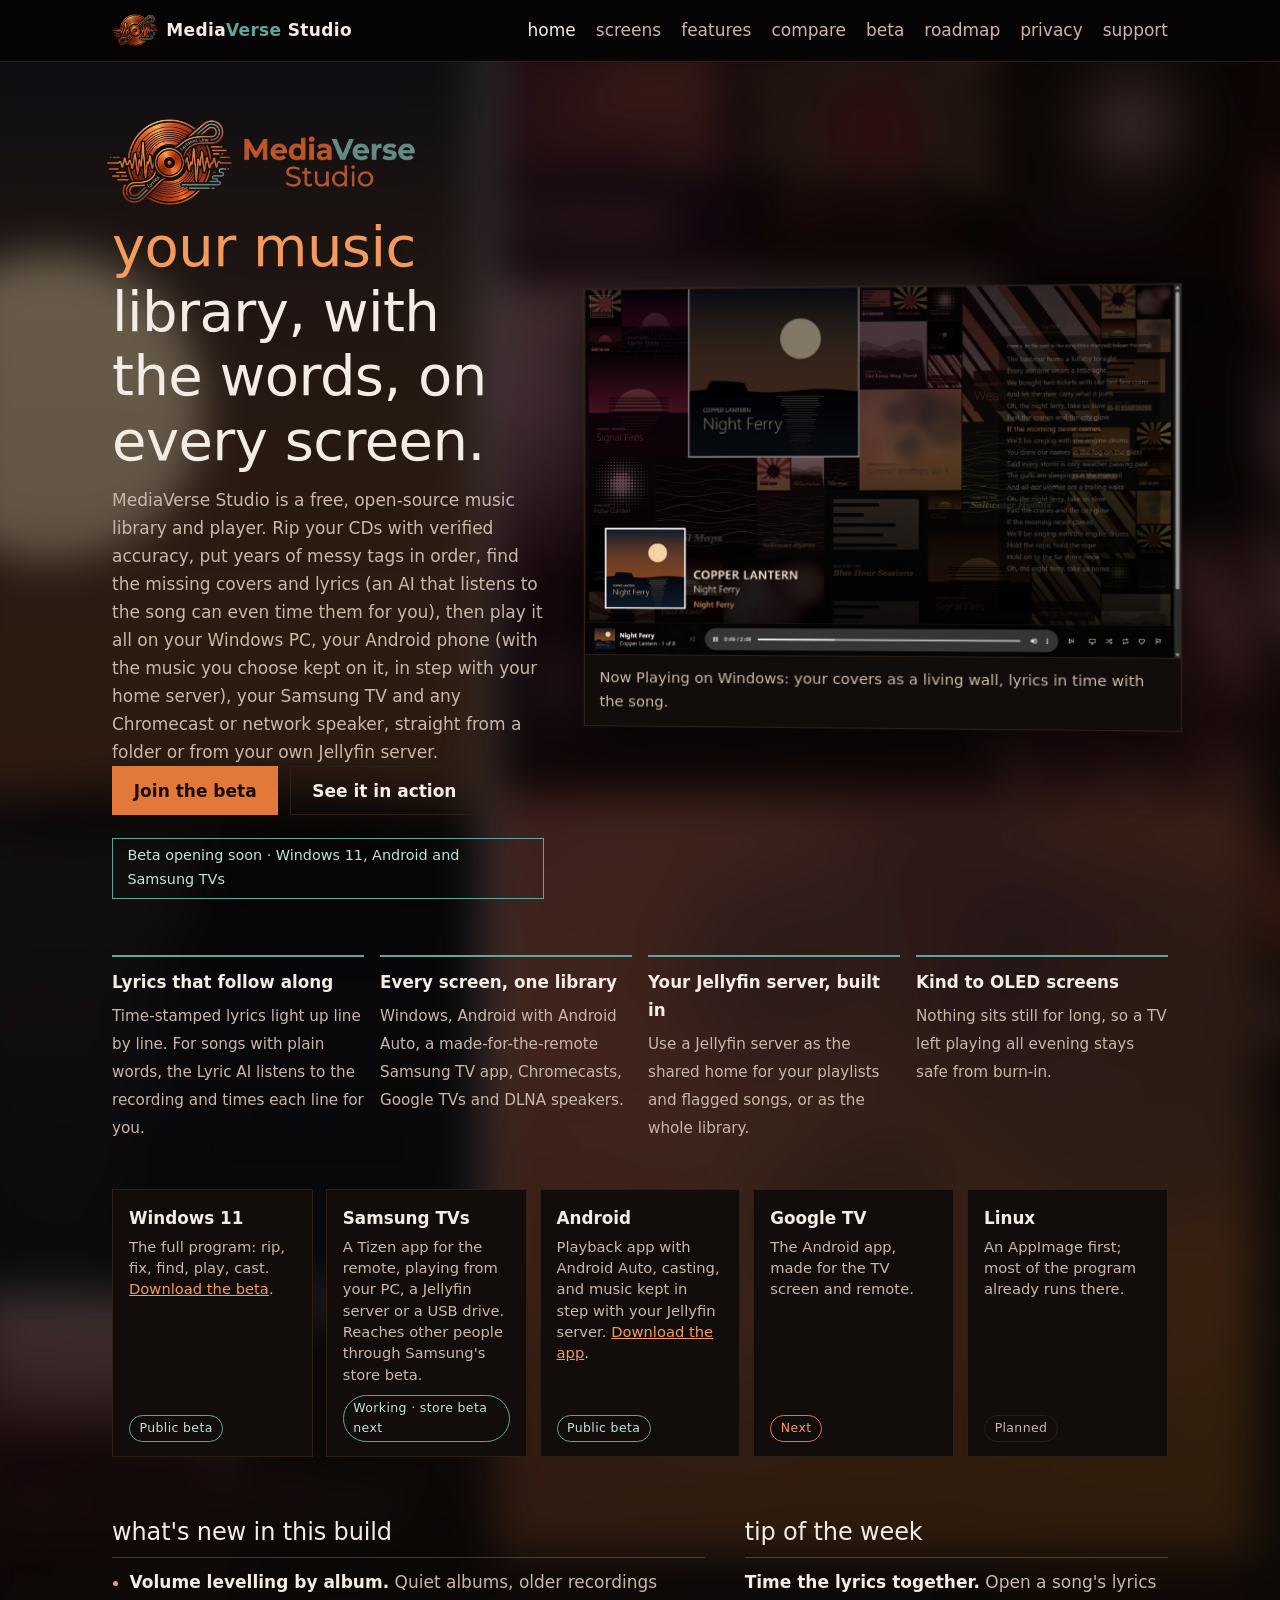
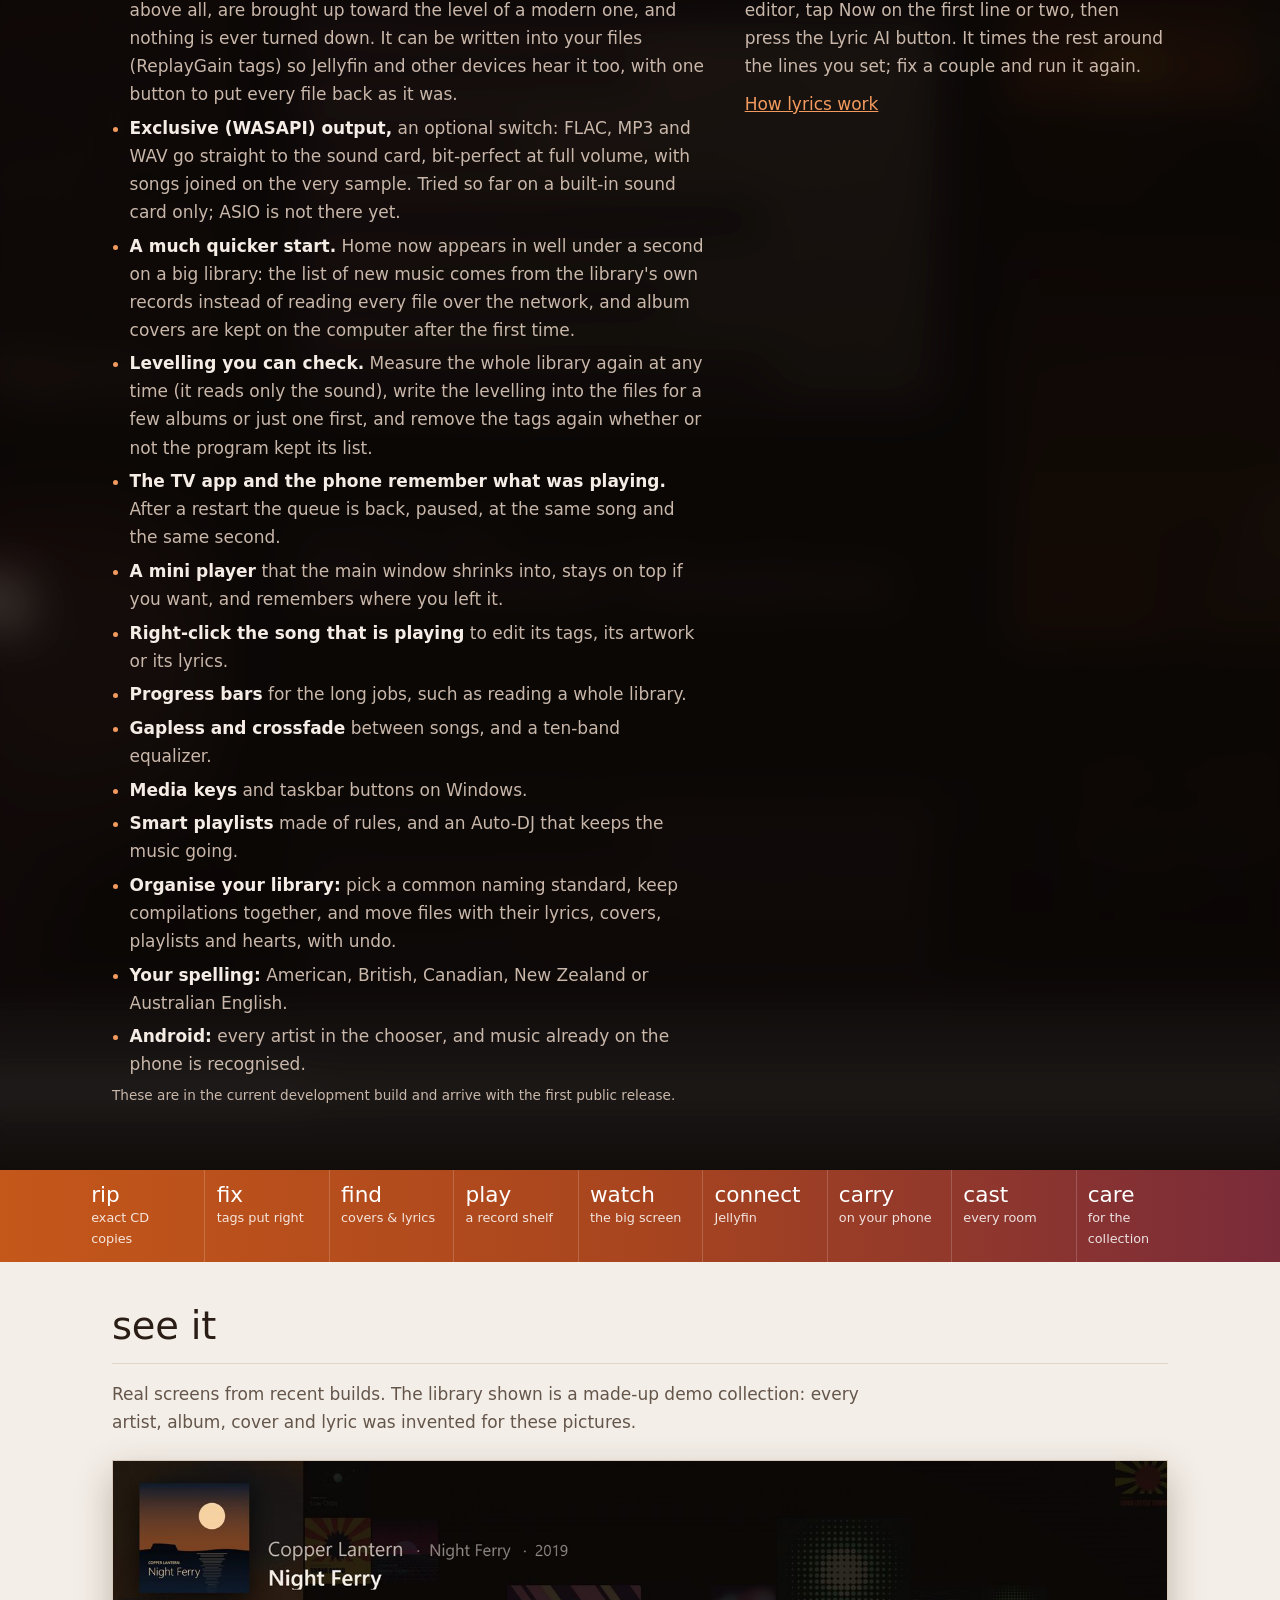
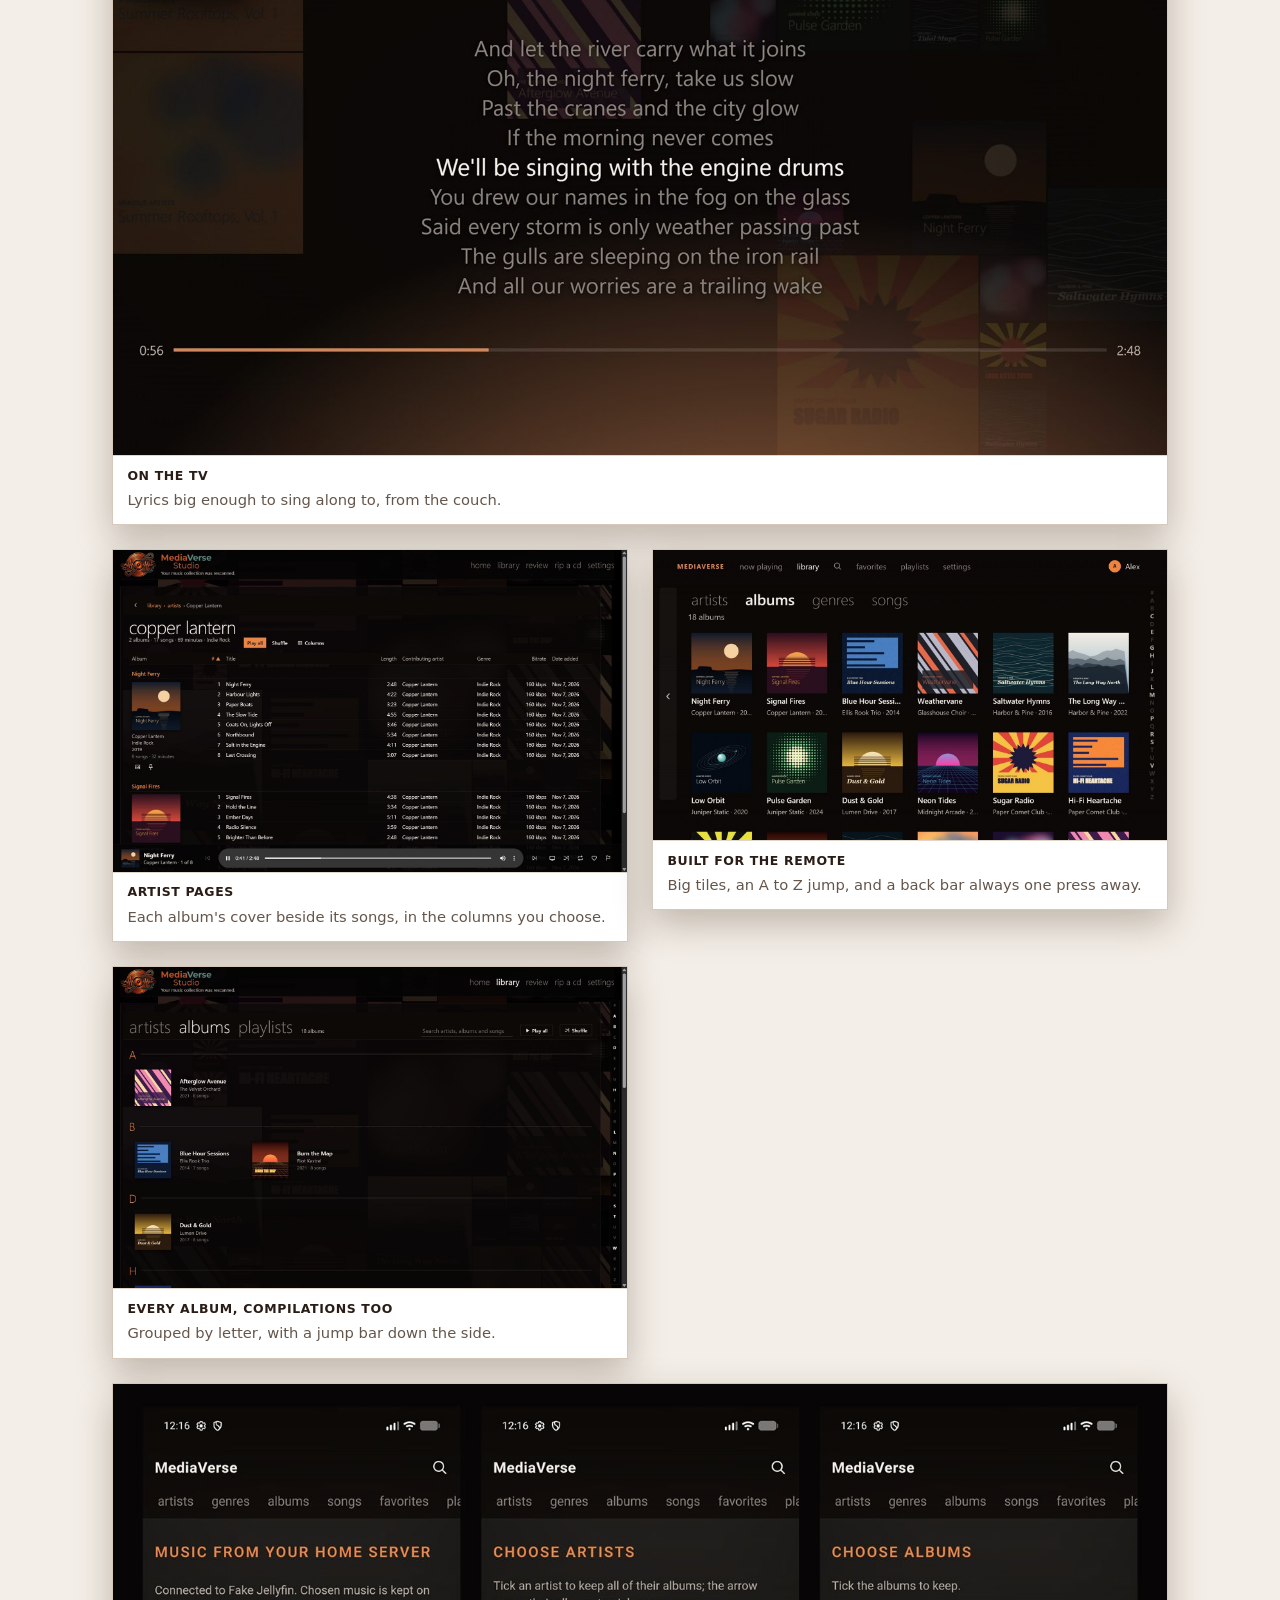
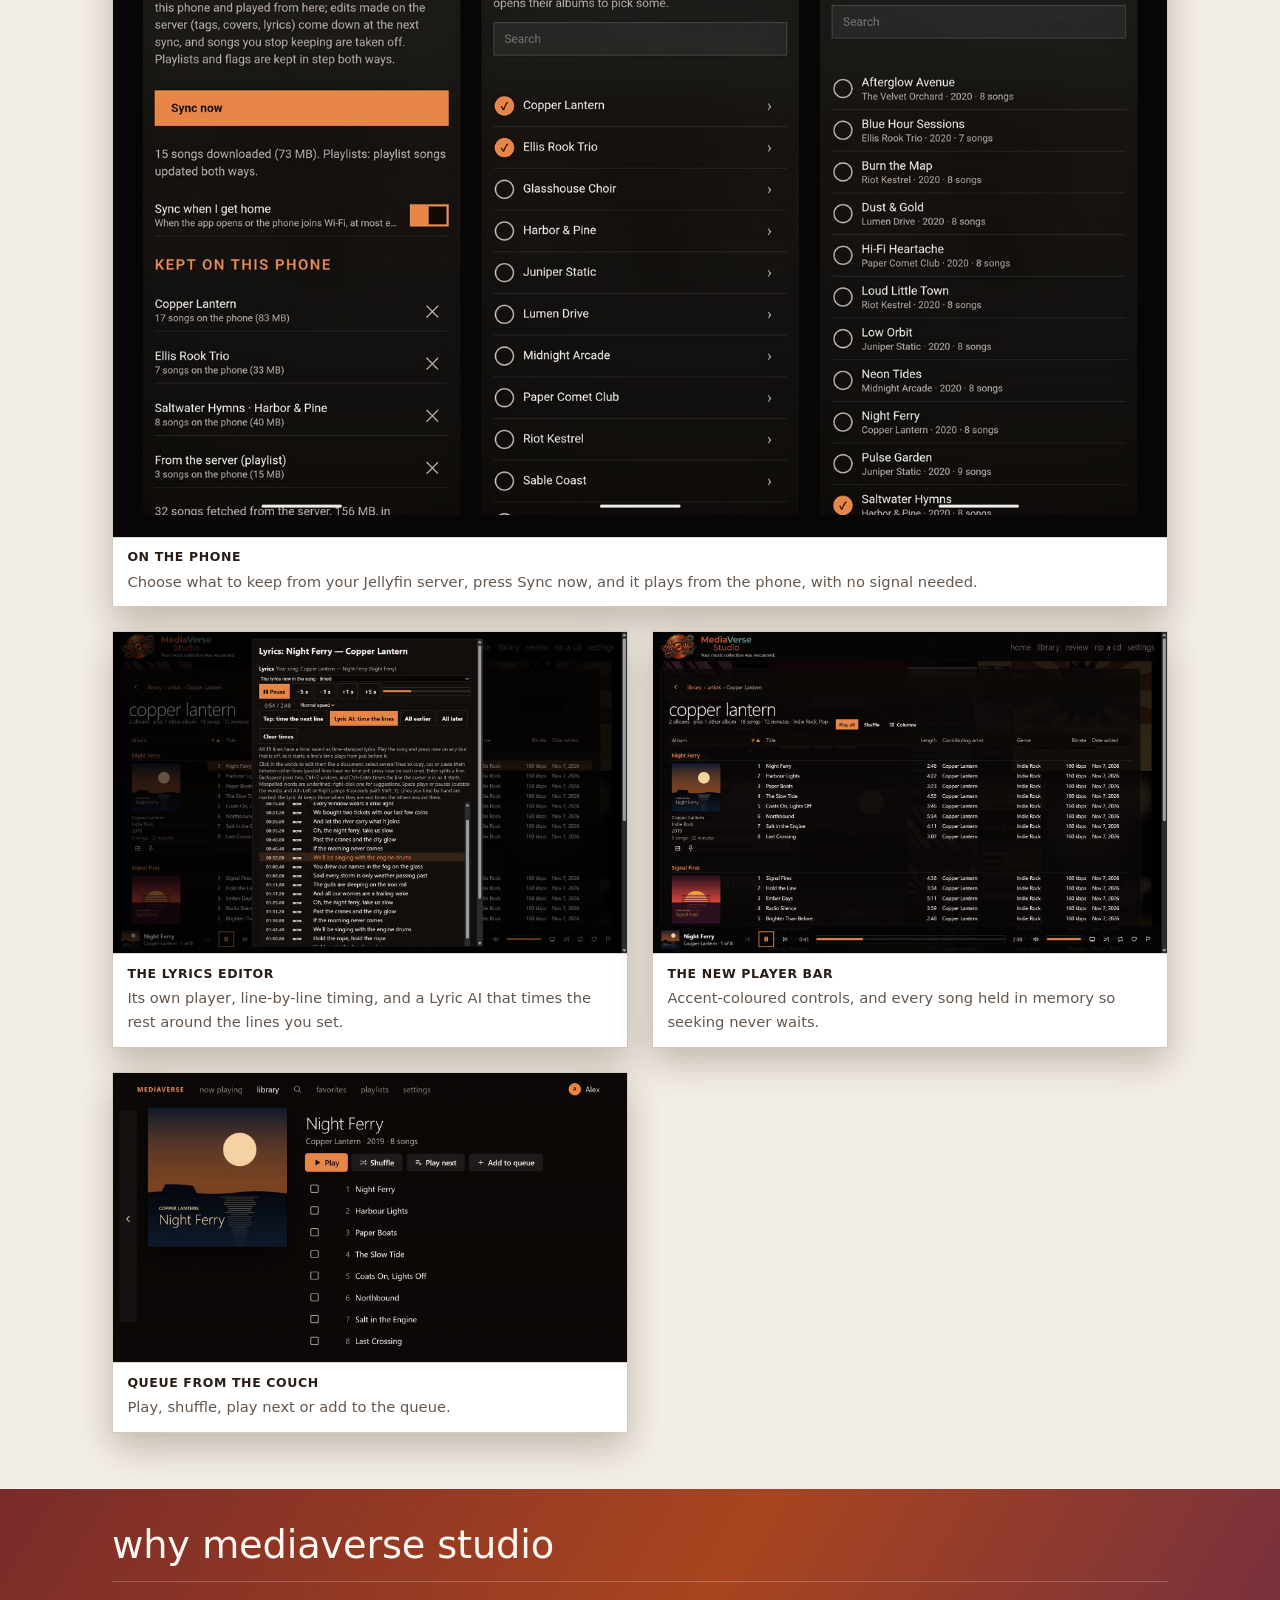
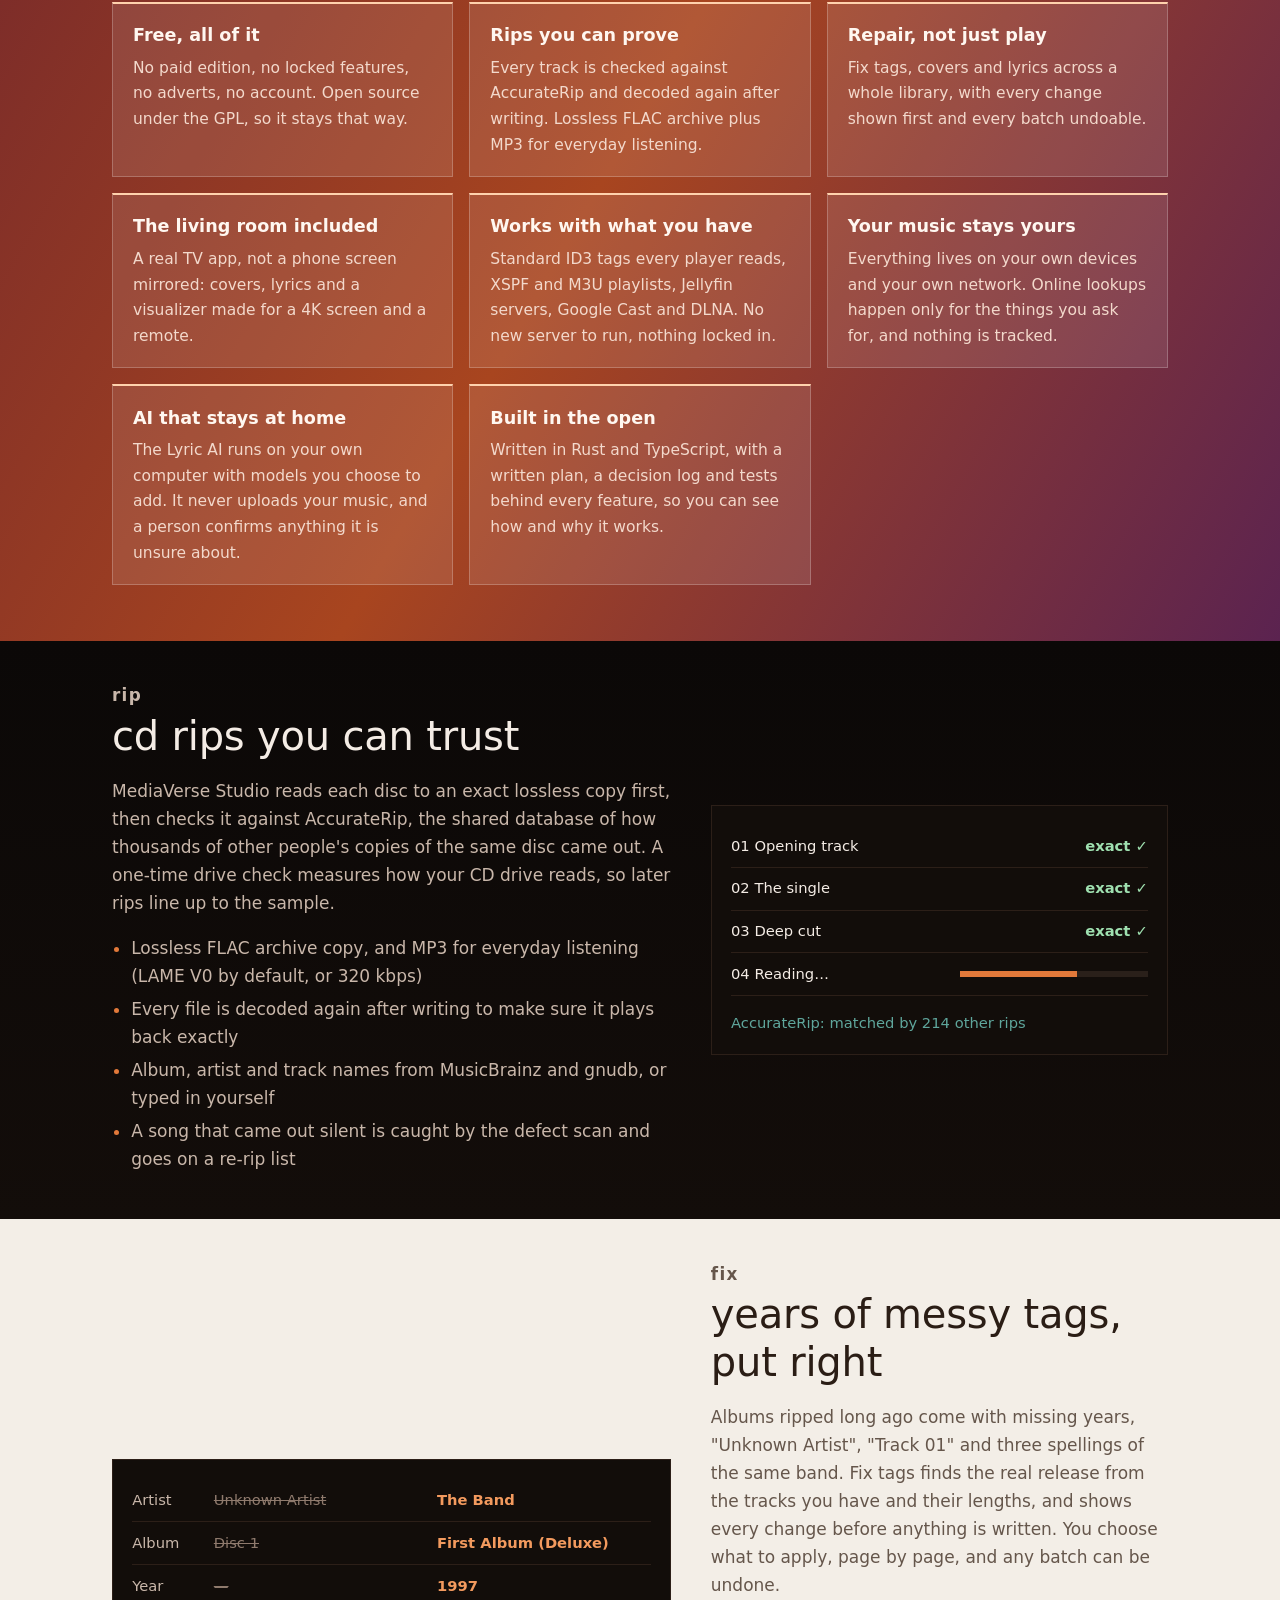
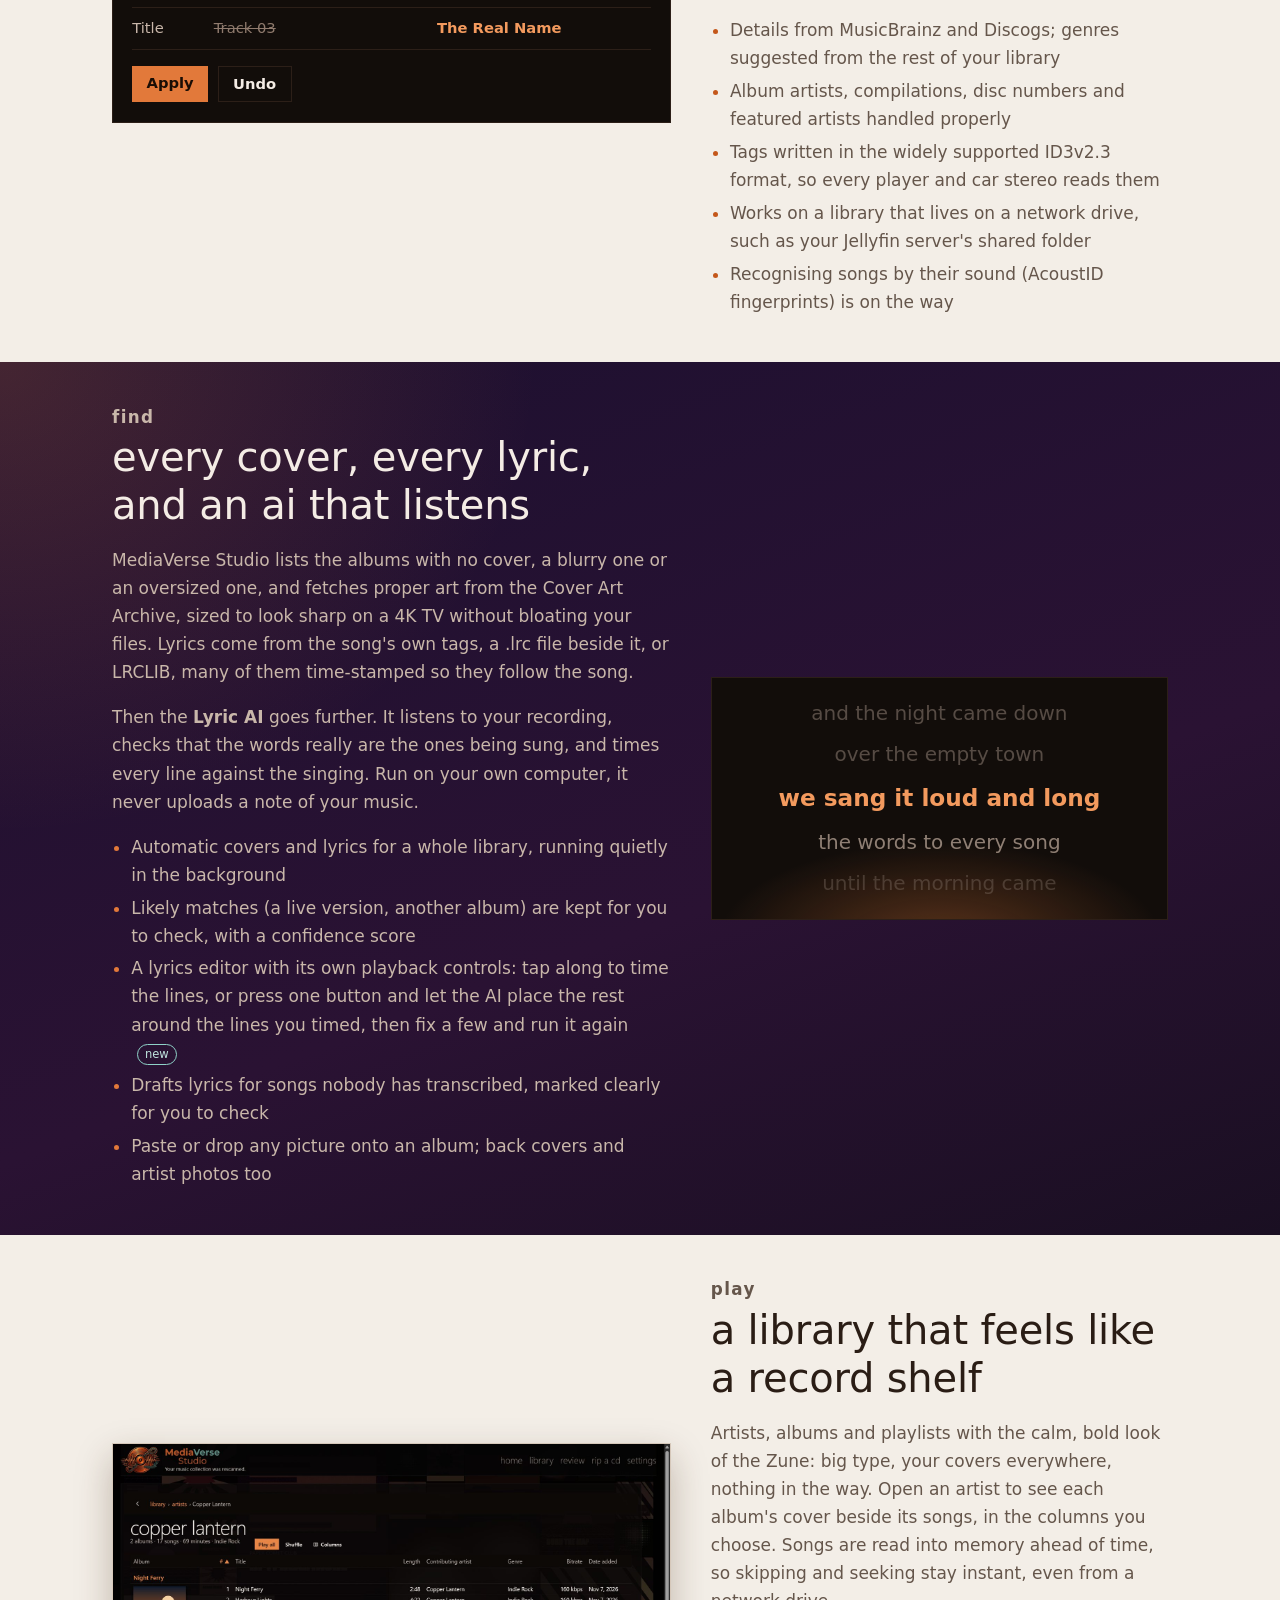
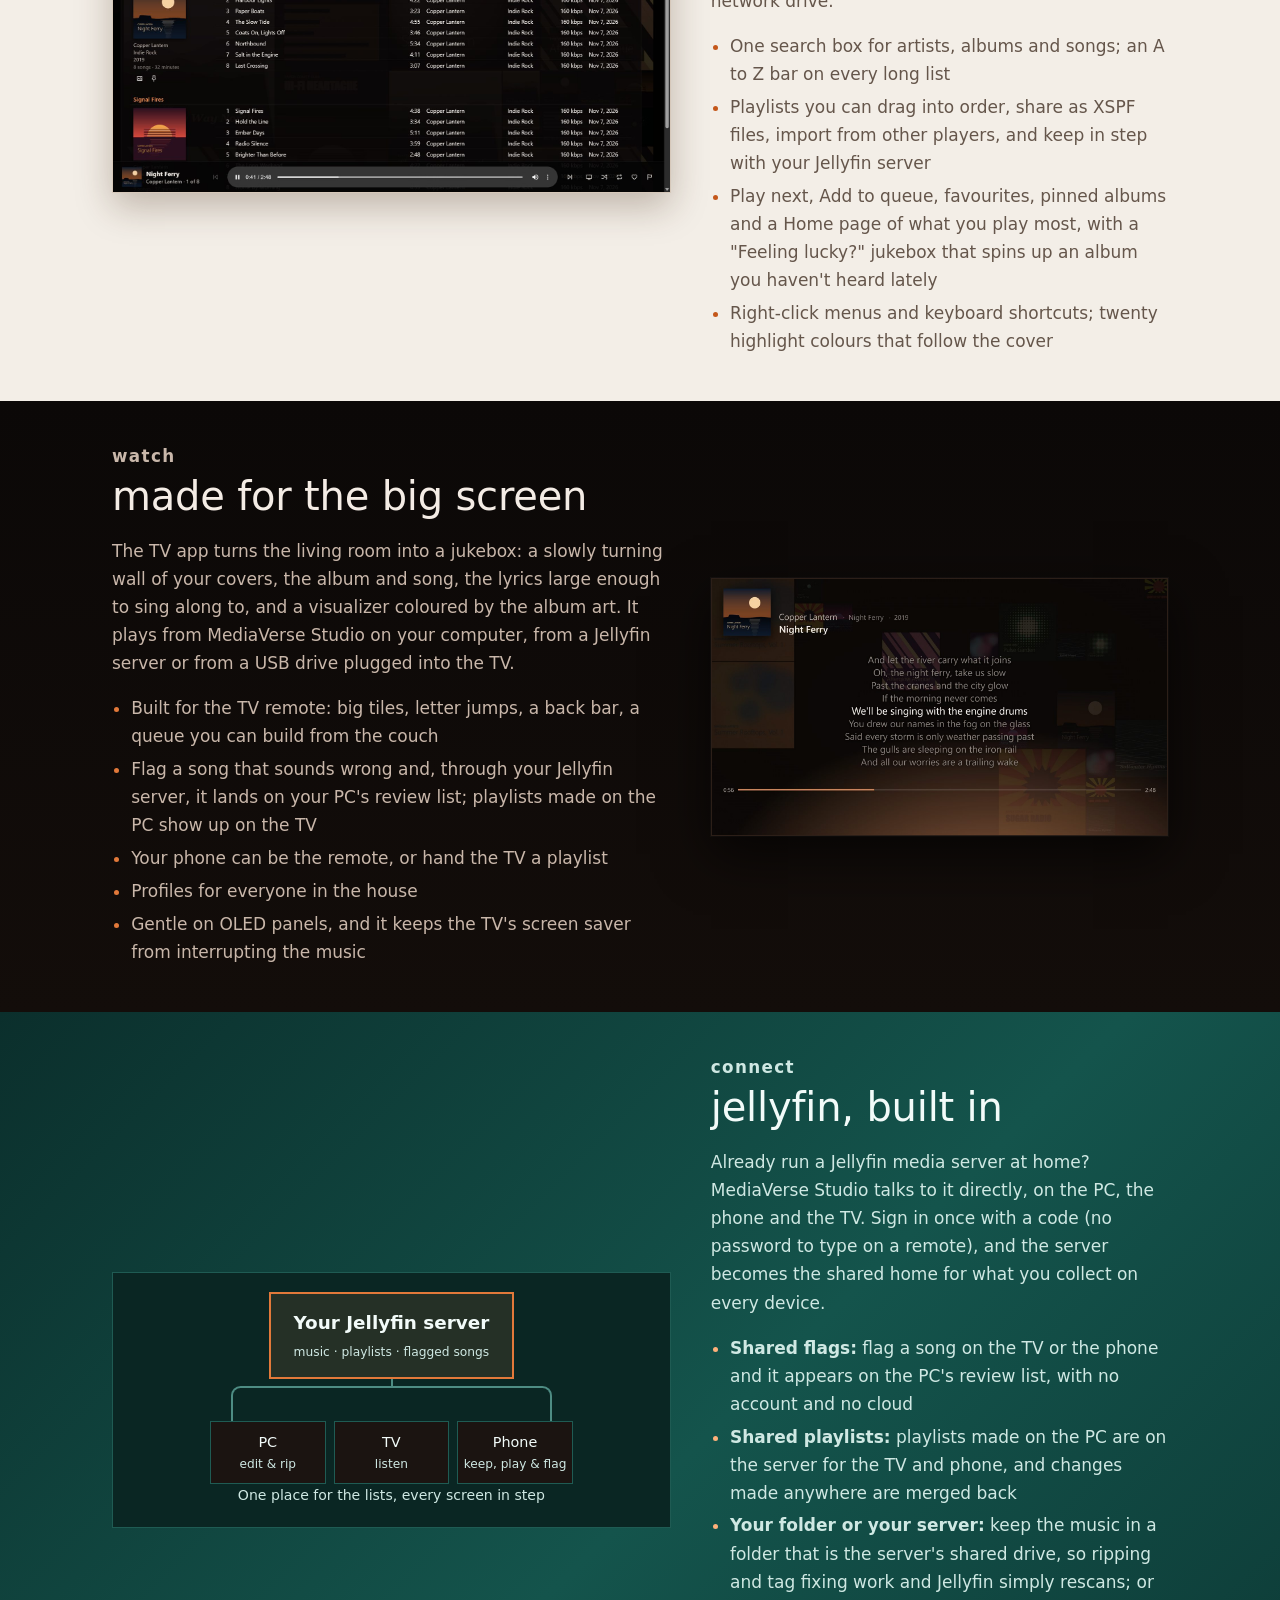
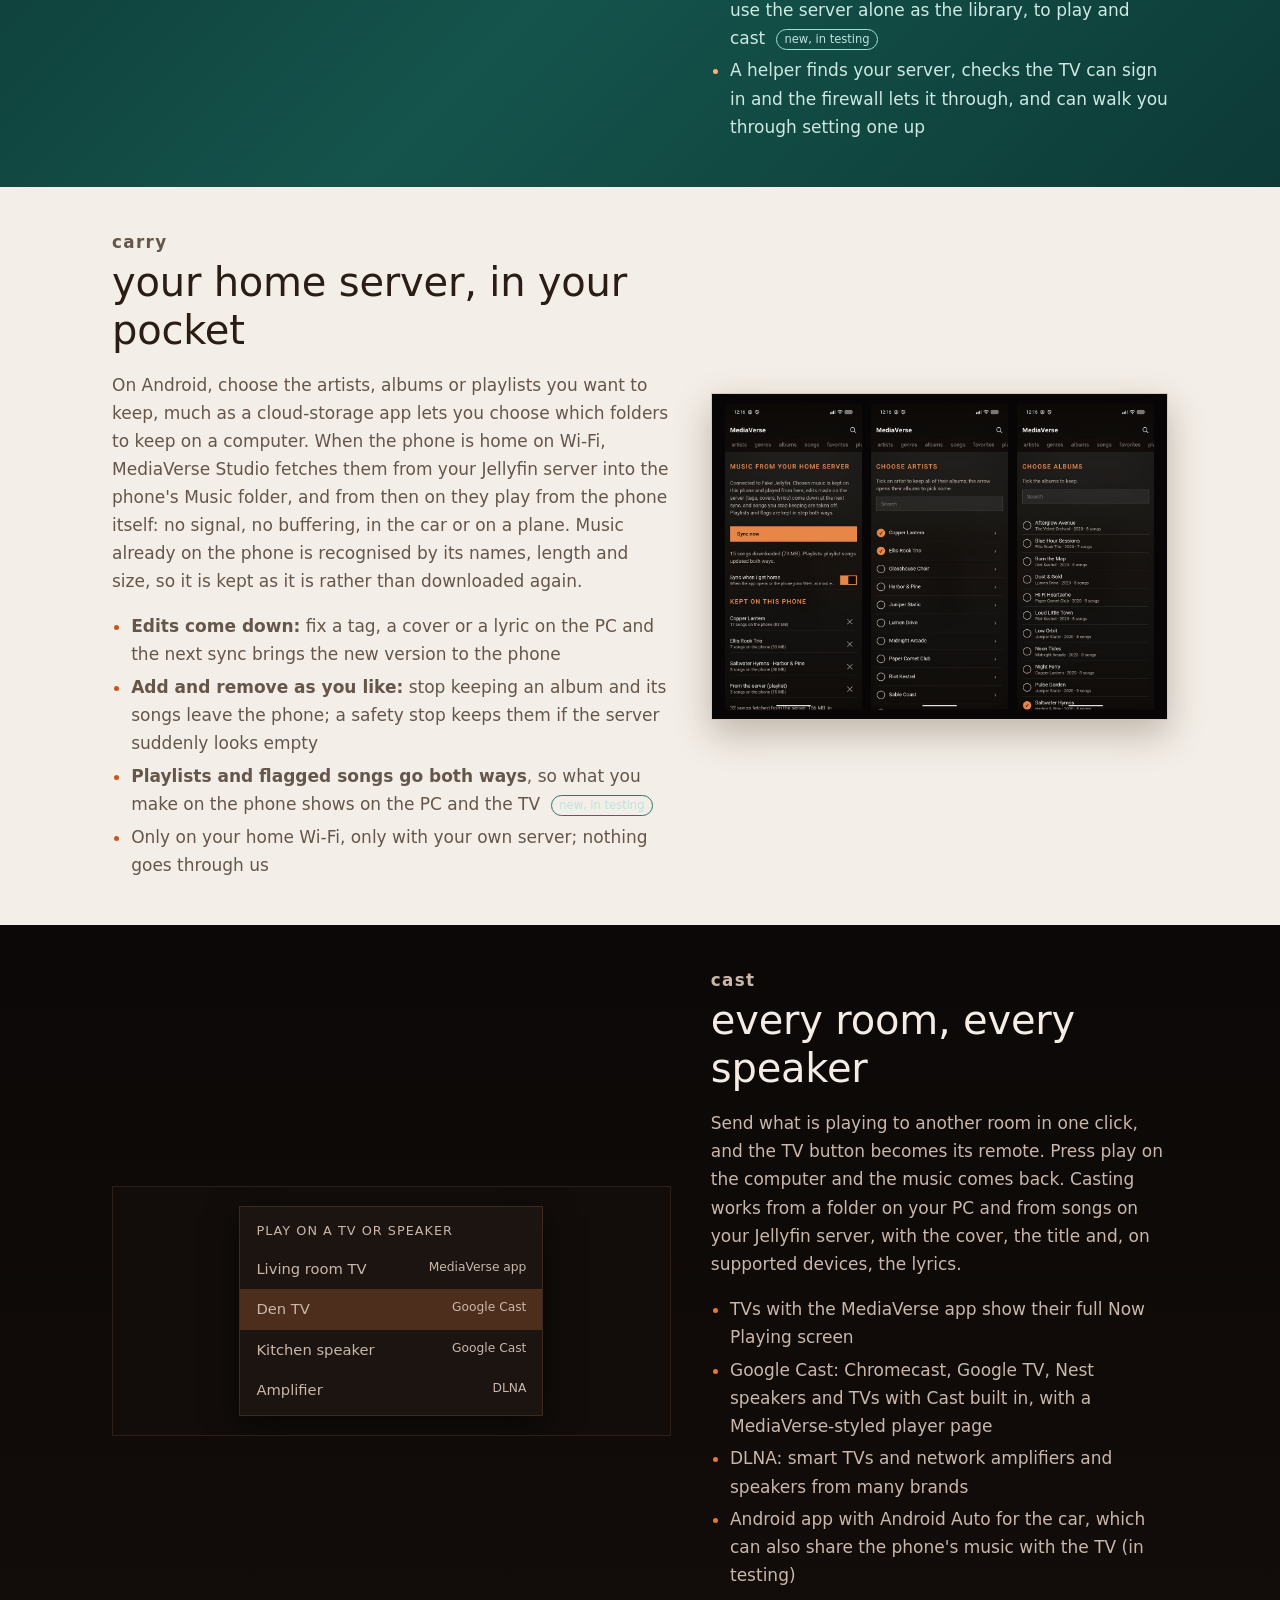
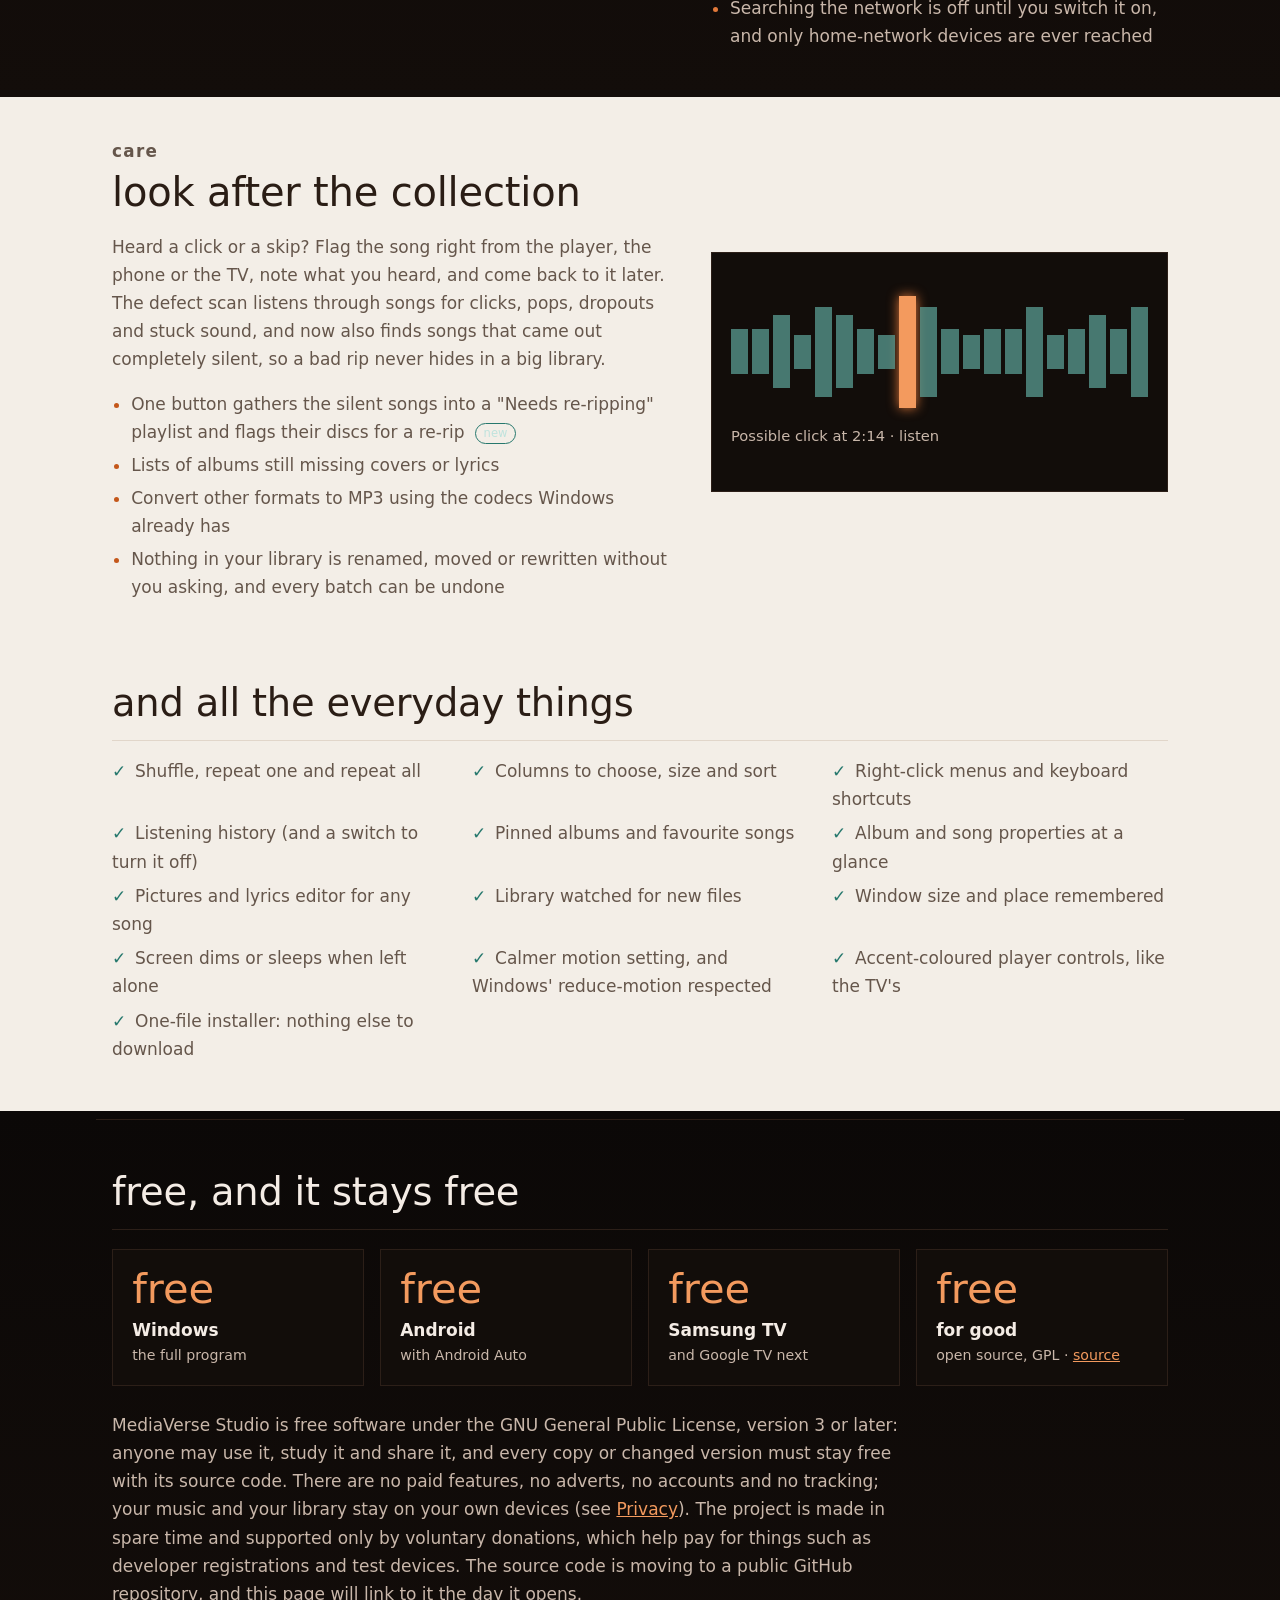
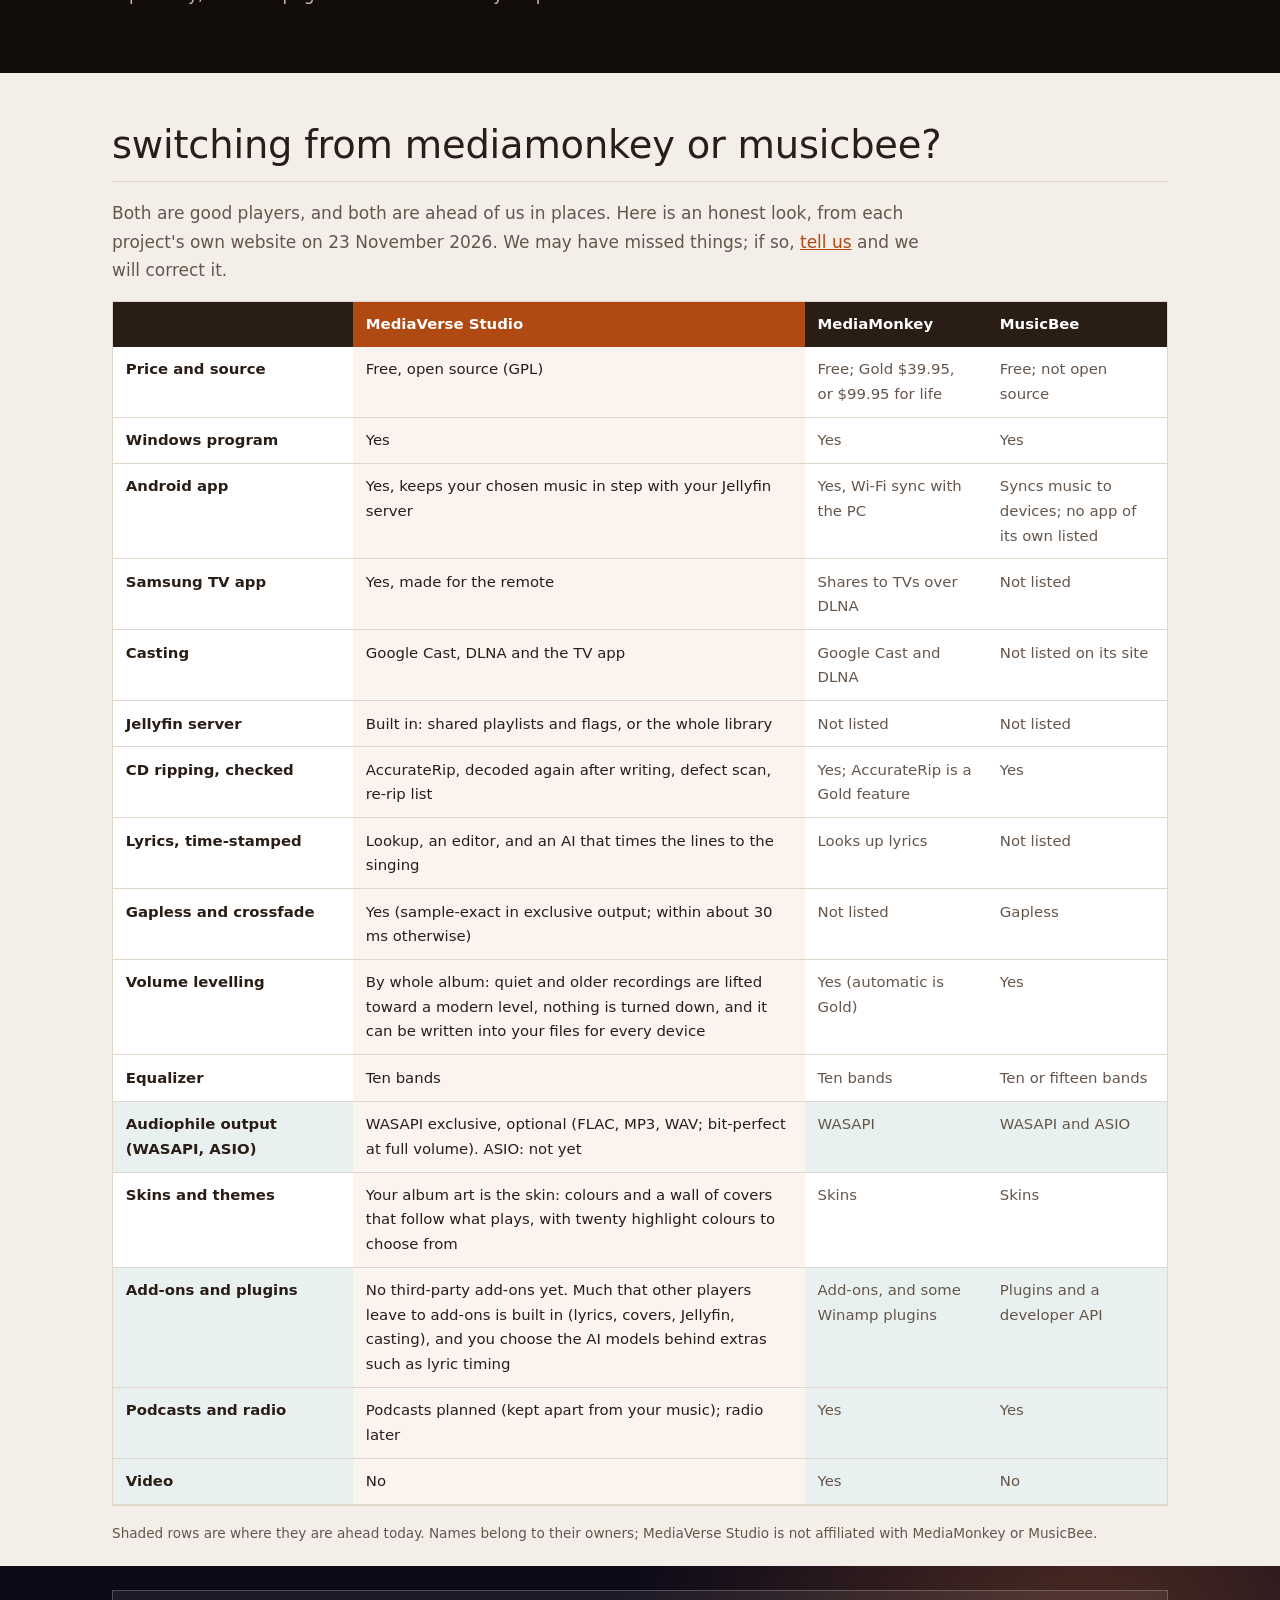
==== commit b084258b: "Website: the first public beta (0.9.0) with downloads, source link, updated platform labels and road" ====
--- a/index.html
+++ b/index.html
@@ -41,9 +41,9 @@
 </section>
 
 <section class="platforms wrap" aria-label="Platforms">
-<div><h3>Windows 11</h3><p>The full program: rip, fix, find, play, cast.</p><span class="pill">Working · private beta</span></div>
-<div><h3>Samsung TVs</h3><p>A Tizen app for the remote, playing from your PC, a Jellyfin server or a USB drive.</p><span class="pill">Working · private beta</span></div>
-<div><h3>Android</h3><p>Playback app with Android Auto, casting, and music kept in step with your Jellyfin server.</p><span class="pill">In testing</span></div>
+<div><h3>Windows 11</h3><p>The full program: rip, fix, find, play, cast. <a href="https://github.com/MediaVerseStudio/MediaVerse-Studio/releases/tag/v0.9.0">Download the beta</a>.</p><span class="pill">Public beta</span></div>
+<div><h3>Samsung TVs</h3><p>A Tizen app for the remote, playing from your PC, a Jellyfin server or a USB drive. Reaches other people through Samsung's store beta.</p><span class="pill">Working · store beta next</span></div>
+<div><h3>Android</h3><p>Playback app with Android Auto, casting, and music kept in step with your Jellyfin server. <a href="https://github.com/MediaVerseStudio/MediaVerse-Studio/releases/tag/v0.9.0">Download the app</a>.</p><span class="pill">Public beta</span></div>
 <div><h3>Google TV</h3><p>The Android app, made for the TV screen and remote.</p><span class="pill soon">Next</span></div>
 <div><h3>Linux</h3><p>An AppImage first; most of the program already runs there.</p><span class="pill plan">Planned</span></div>
 </section>
@@ -344,7 +344,7 @@
 <div><b>free</b><span>Windows</span><small>the full program</small></div>
 <div><b>free</b><span>Android</span><small>with Android Auto</small></div>
 <div><b>free</b><span>Samsung TV</span><small>and Google TV next</small></div>
-<div><b>free</b><span>for good</span><small>open source, GPL</small></div>
+<div><b>free</b><span>for good</span><small>open source, GPL · <a href="https://github.com/MediaVerseStudio/MediaVerse-Studio">source</a></small></div>
 </div>
 <p>MediaVerse Studio is free software under the GNU General Public License, version 3 or later: anyone may use it, study it and share it, and every copy or changed version must stay free with its source code. There are no paid features, no adverts, no accounts and no tracking; your music and your library stay on your own devices (see <a href="privacy.html">Privacy</a>). The project is made in spare time and supported only by voluntary donations, which help pay for things such as developer registrations and test devices. The source code is moving to a public GitHub repository, and this page will link to it the day it opens.</p>
 </section>
@@ -382,6 +382,7 @@
 <div class="beta-card">
 <h2 id="beta-title">Help us test it, and help us get it into the stores</h2>
 <p>MediaVerse Studio works on real computers, phones and TVs today, and it is ready for more eyes. We are opening a beta test to people who love their music collections, and we would like you in it.</p>
+<p><b>The first public beta, 0.9.0, is out.</b> Download the Windows installer or the Android app from <a href="https://github.com/MediaVerseStudio/MediaVerse-Studio/releases/tag/v0.9.0">GitHub</a>, with the source code beside them. The Windows installer is not signed yet, so Windows asks you to choose <i>More info</i>, then <i>Run anyway</i>. Found a problem? <a href="https://github.com/MediaVerseStudio/MediaVerse-Studio/issues/new/choose">Tell us on GitHub</a>.</p>
 <div class="beta-grid">
 <div><h3>What you get</h3><ul>
 <li>The newest builds before anyone else</li>
@@ -421,19 +422,20 @@
 <li>Smart playlists and an Auto-DJ</li>
 <li>CD ripping with AccurateRip</li>
 <li>Fix tags, covers, lyrics, the Lyric AI, the defect scan</li>
+<li>The first public beta (0.9.0) and the source code on GitHub</li>
 <li>Samsung TV app (Tizen)</li>
 <li>Casting: TV app, Google Cast, DLNA</li>
 <li>Jellyfin: shared flags and playlists, helper</li>
 </ul></div>
 <div><h3>In beta testing</h3><ul>
-<li>The Windows installer, with friends and family</li>
+<li>The Windows installer and the Android app, now in public beta</li>
 <li>Android app, Android Auto and casting from the phone</li>
 <li>The Jellyfin server as the whole PC library <span class="tag new">new</span></li>
 <li>Android: keep chosen music from your server on the phone, in step both ways <span class="tag new">new</span></li>
 <li>Google Cast in the MediaVerse look</li>
 </ul></div>
 <div><h3>Next</h3><ul>
-<li>The first public release and the public source on GitHub</li>
+<li>Signed Windows installers, then the store listings</li>
 <li>Google TV app, from the Android app</li>
 <li>Podcasts, kept apart from your music</li>
 <li>ASIO output, and levelling on the phone and TV apps</li>
@@ -447,14 +449,14 @@
 <li>Samsung's TV app store</li>
 </ul></div>
 </div>
-<p class="roadmap-note">Not publicly released yet. To hear when it is, or to help test, write to <a href="mailto:contact@mediaverse.studio">contact@mediaverse.studio</a> or <a href="#beta">join the beta</a>.</p>
+<p class="roadmap-note">This is the first public beta. To help test, or to follow what comes next, write to <a href="mailto:contact@mediaverse.studio">contact@mediaverse.studio</a> or <a href="#beta">join the beta</a>.</p>
 </section>
 </div>
 </main>
 
 <footer class="foot"><div class="wrap">
 <p>MediaVerse Studio is free software under the GNU GPL, version 3 or later. No ads, no tracking. Screenshots show an invented demo library.</p>
-<p><a href="privacy.html">Privacy</a> · <a href="support.html">Support</a> · <a href="mailto:contact@mediaverse.studio">contact@mediaverse.studio</a></p>
+<p><a href="https://github.com/MediaVerseStudio/MediaVerse-Studio">Source on GitHub</a> · <a href="privacy.html">Privacy</a> · <a href="support.html">Support</a> · <a href="mailto:contact@mediaverse.studio">contact@mediaverse.studio</a></p>
 </div></footer>
 </body>
 </html>
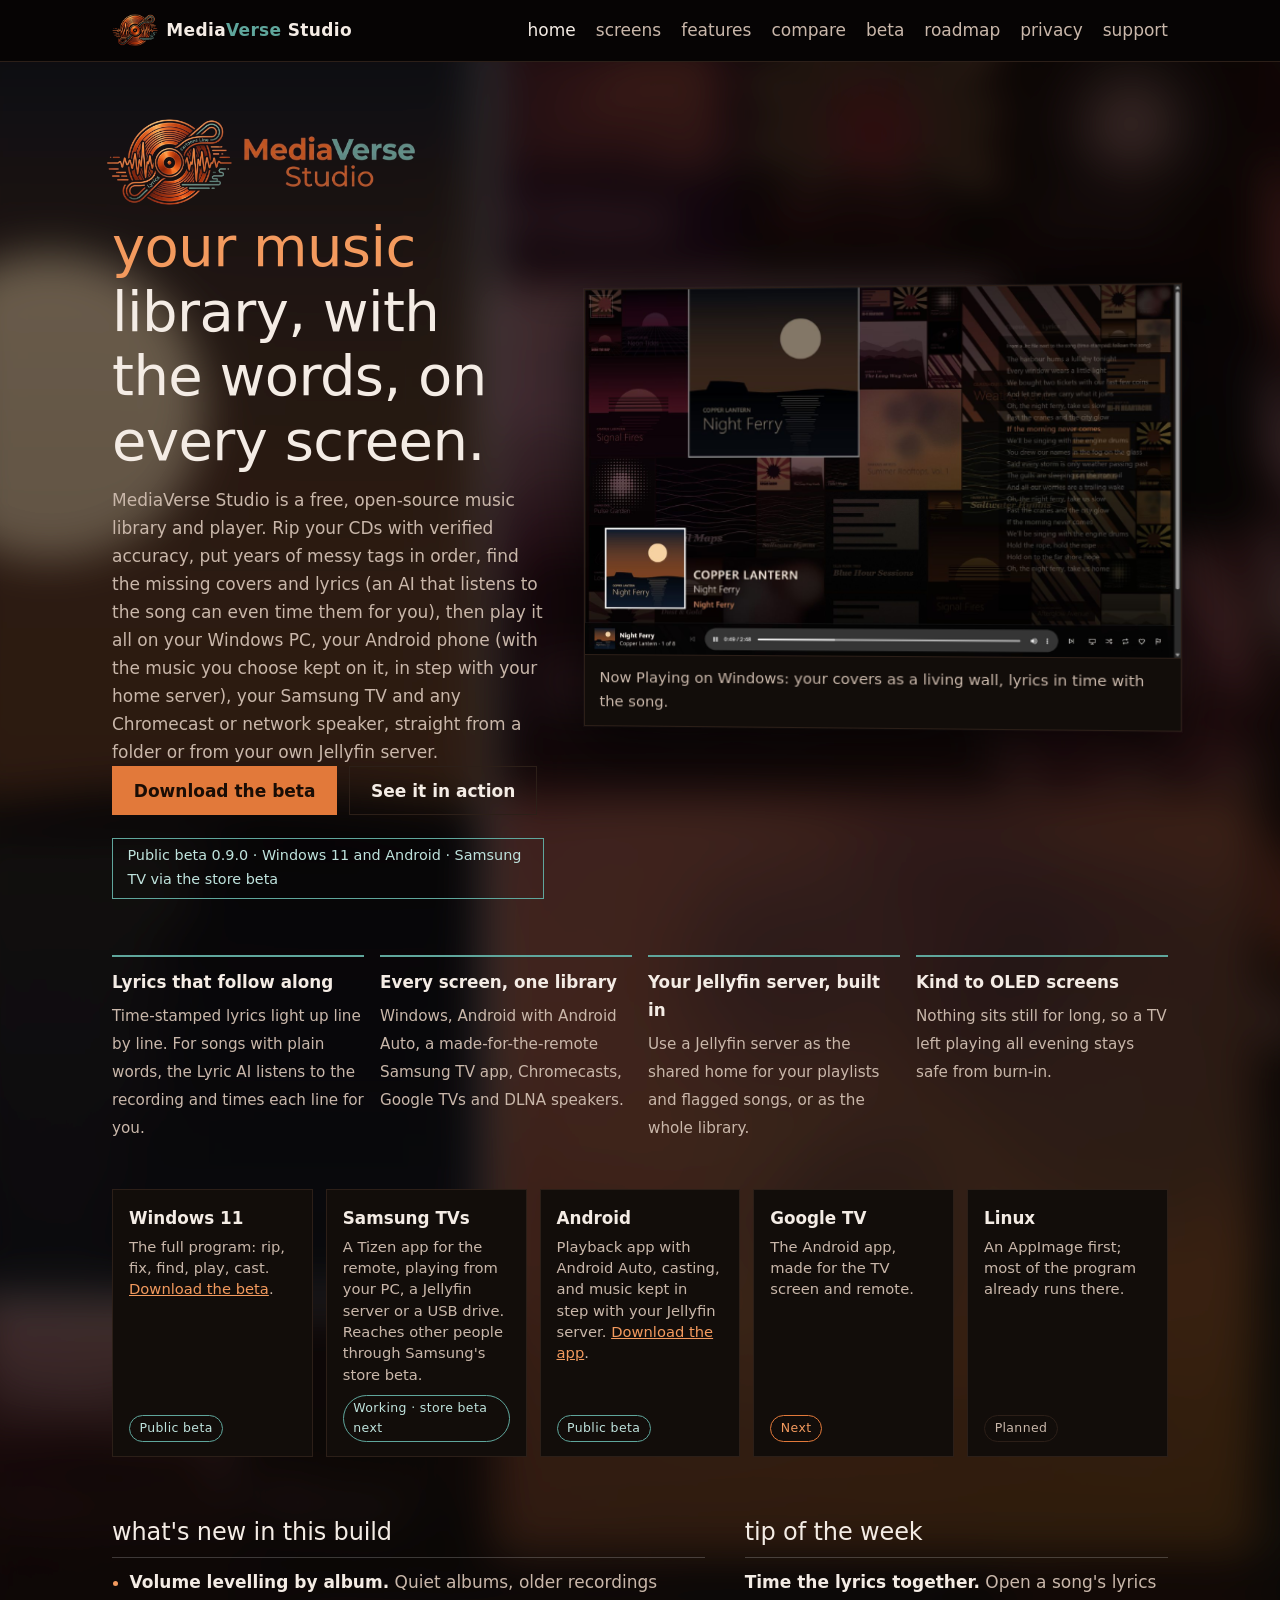
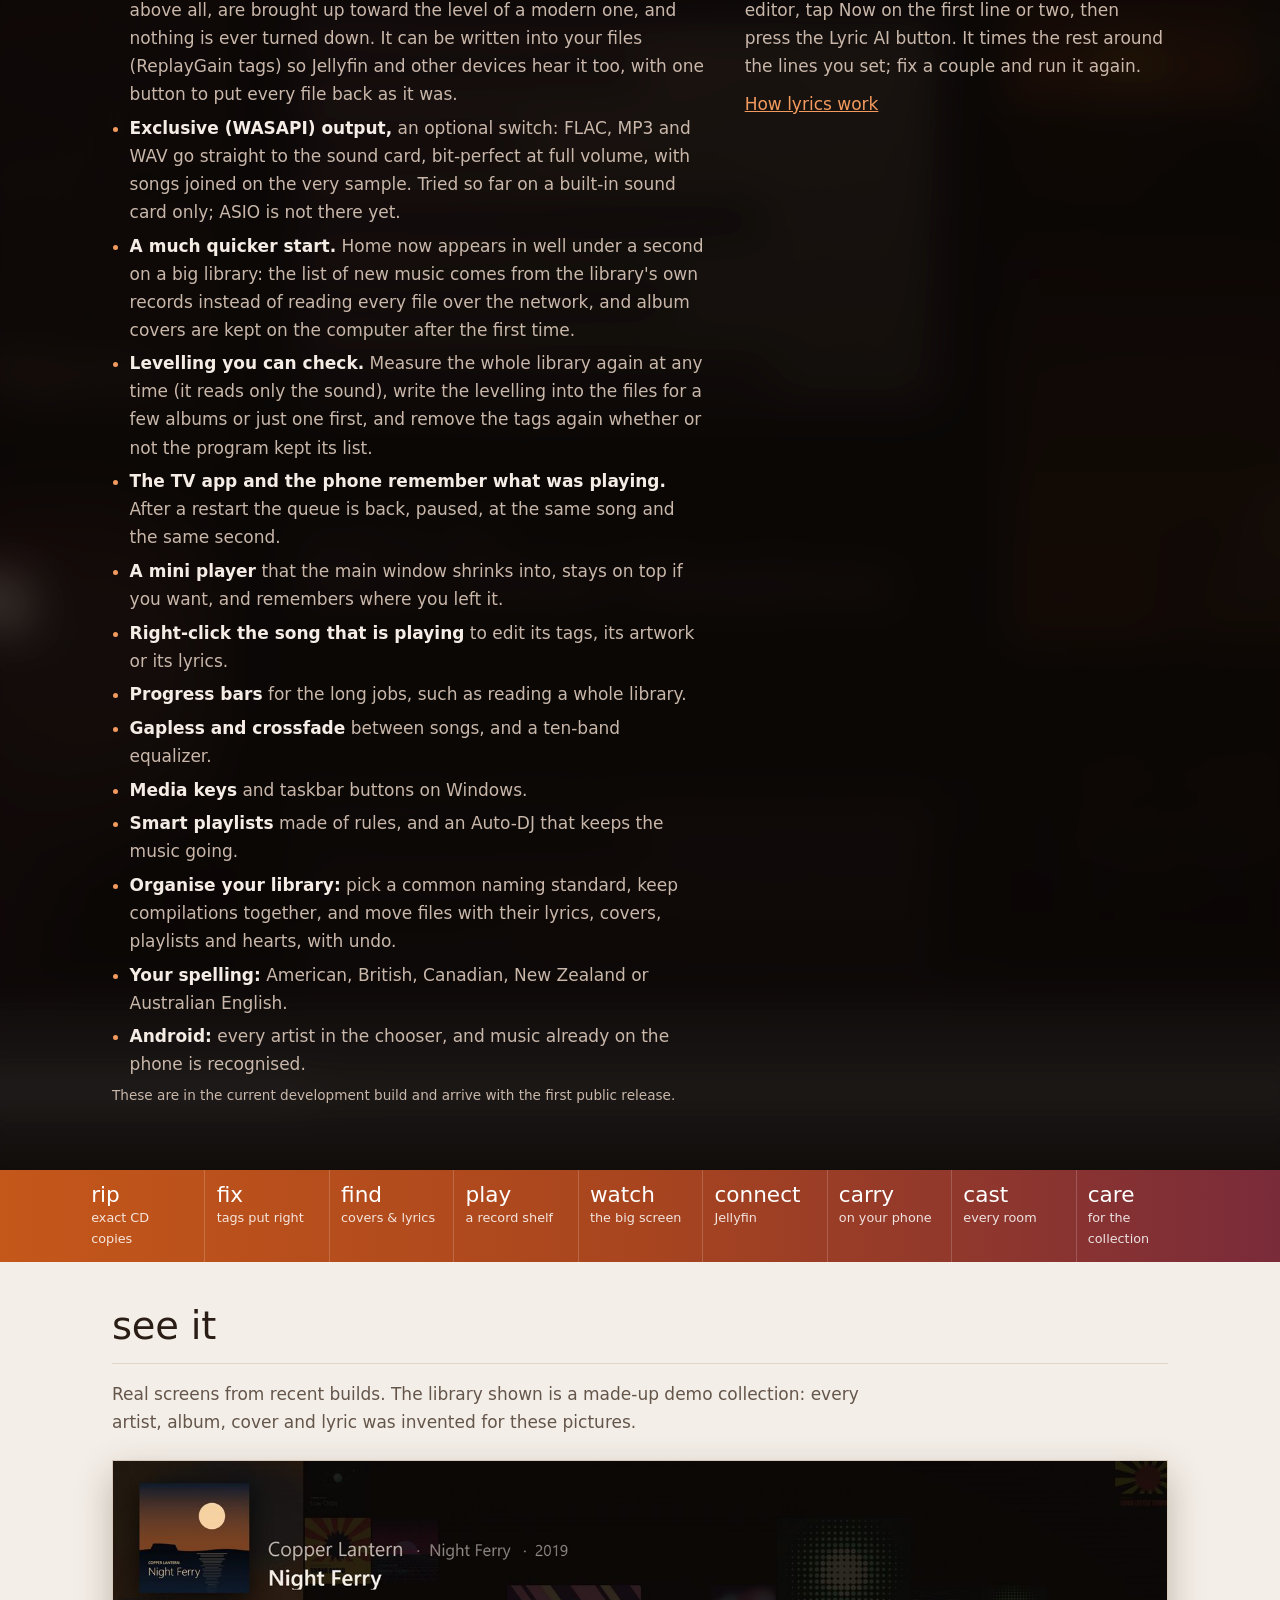
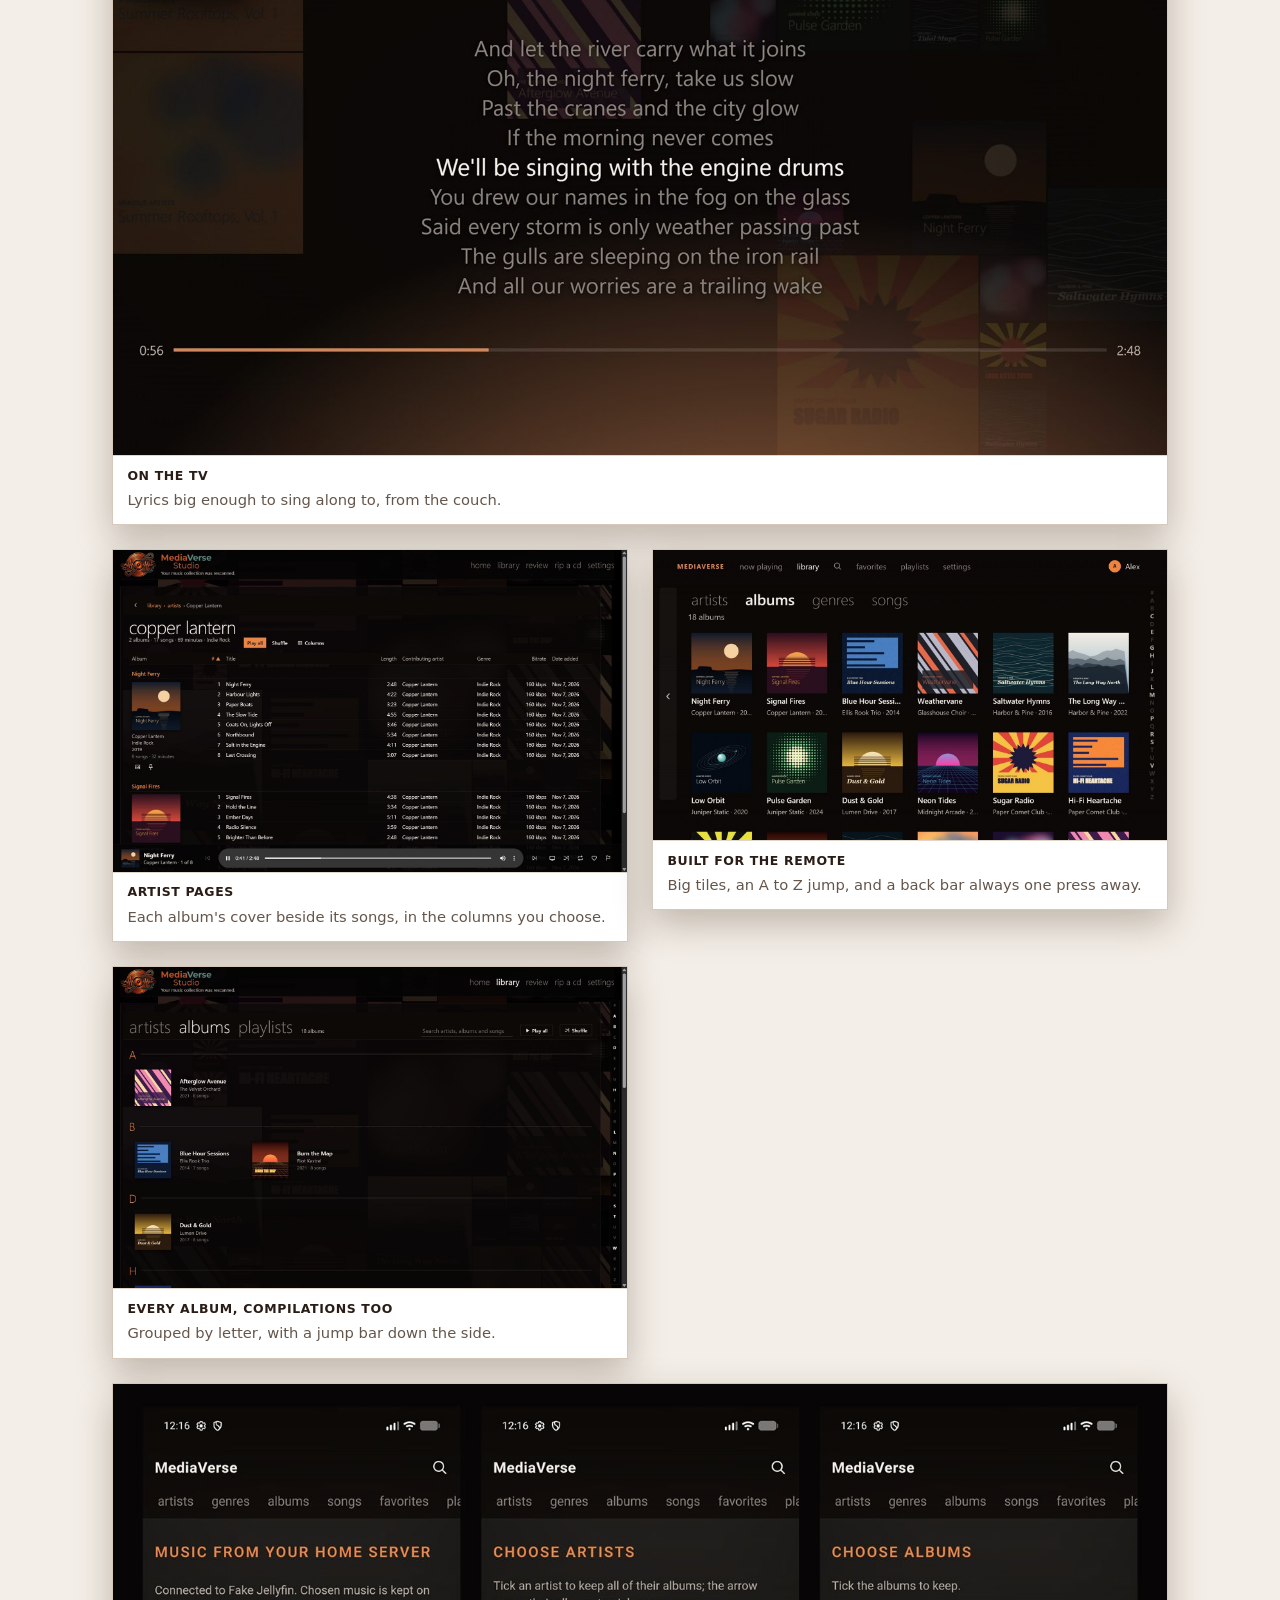
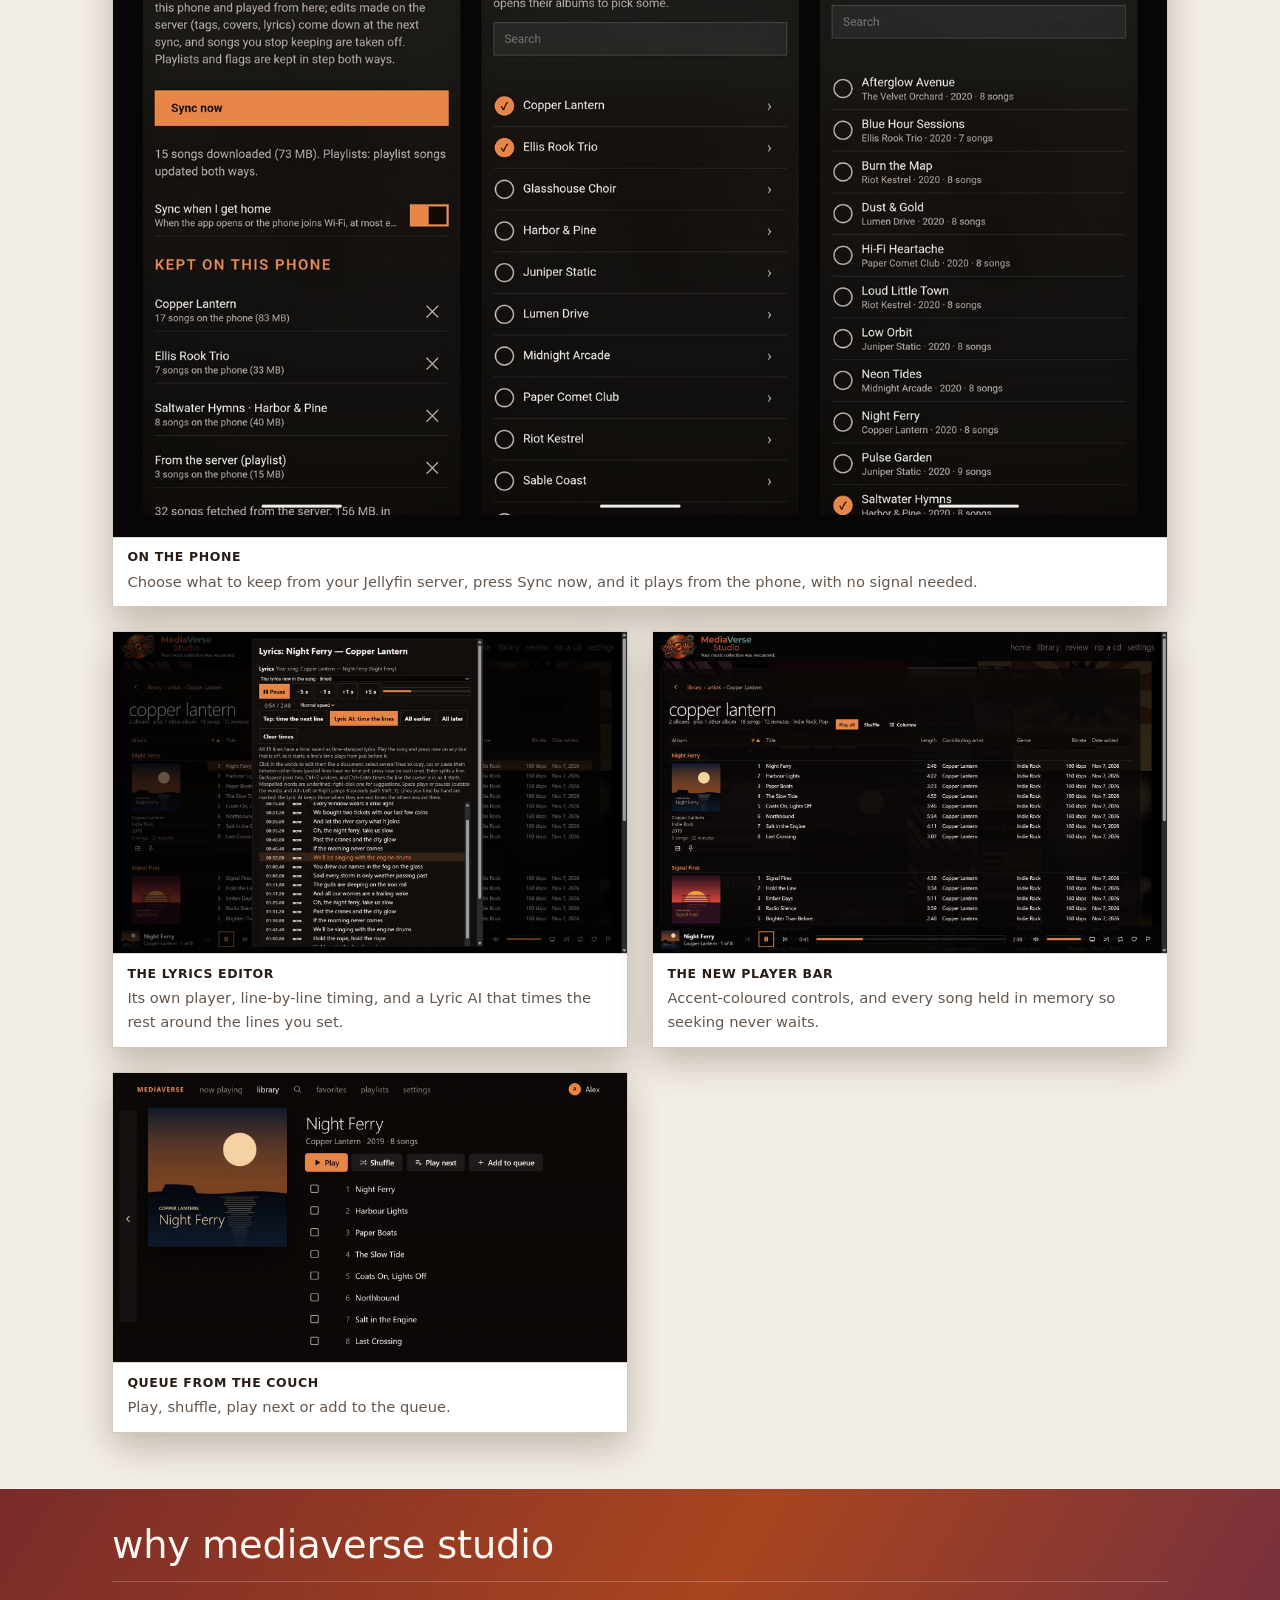
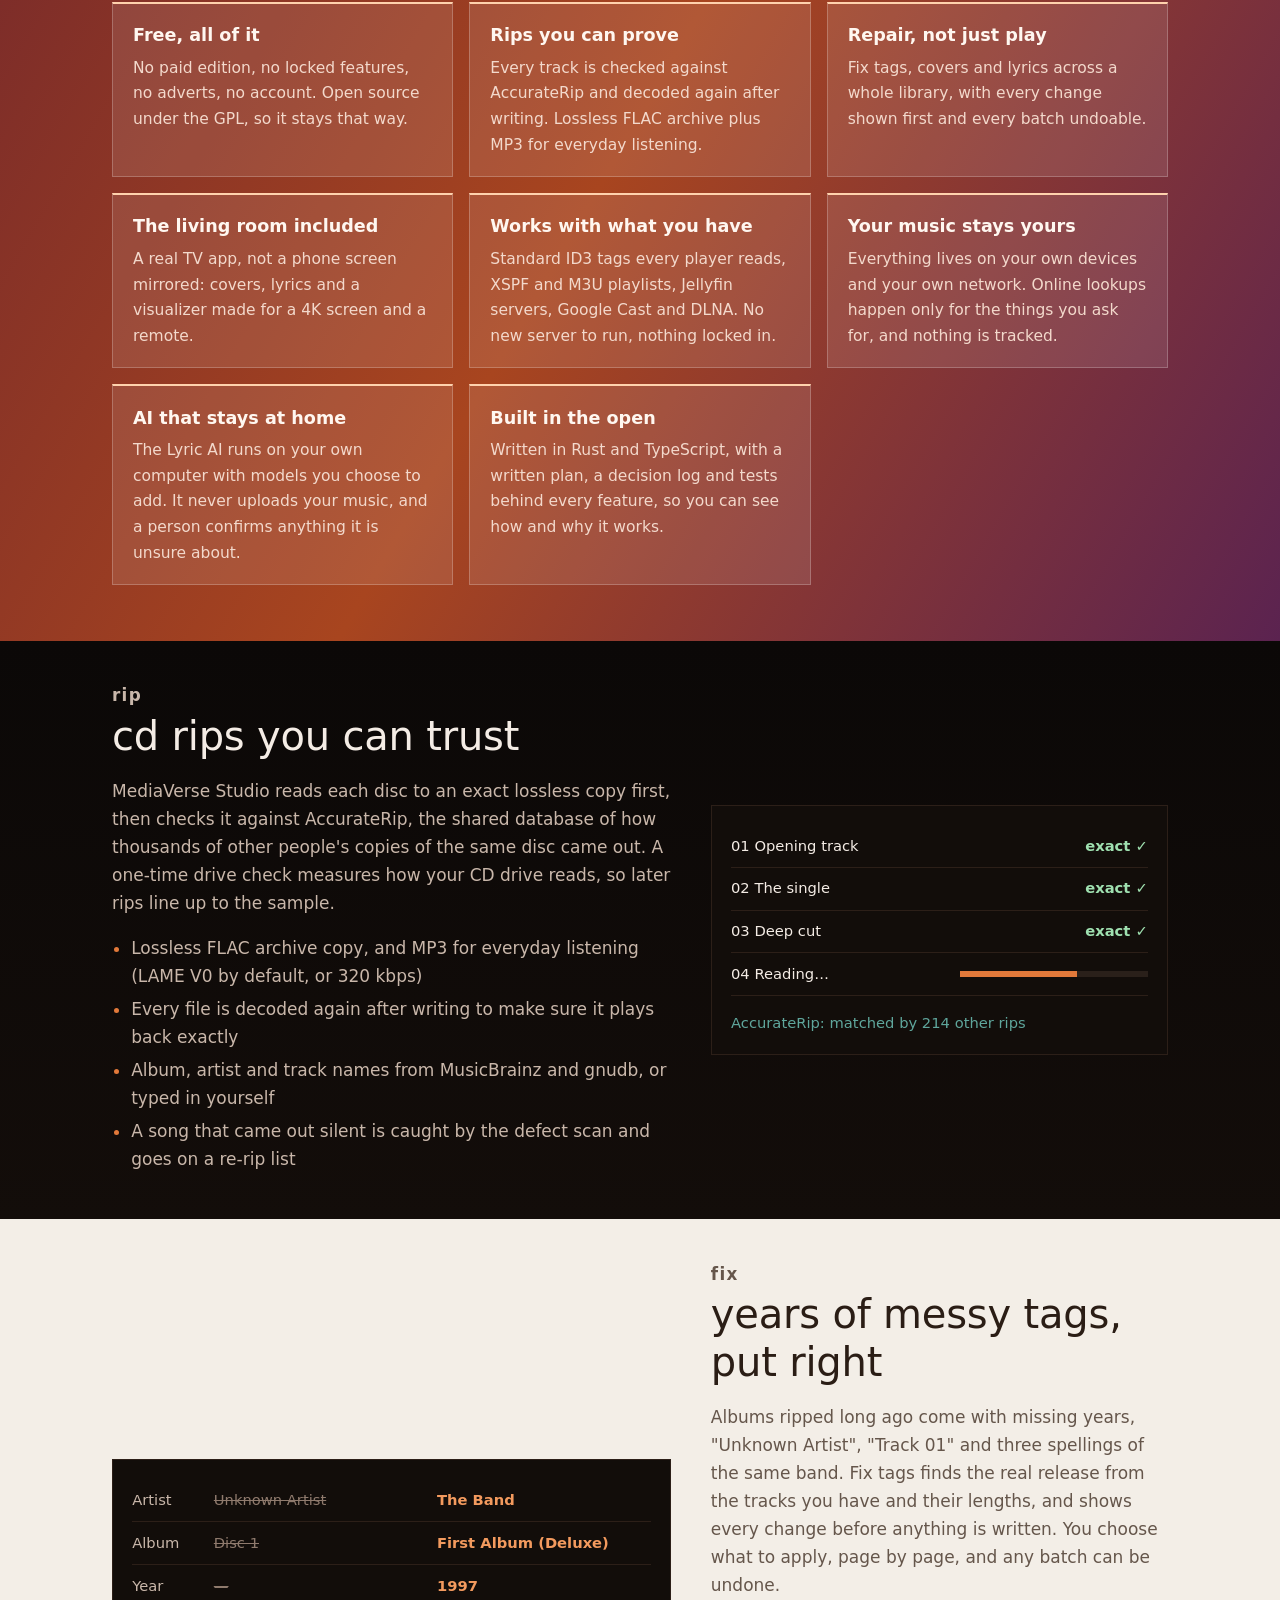
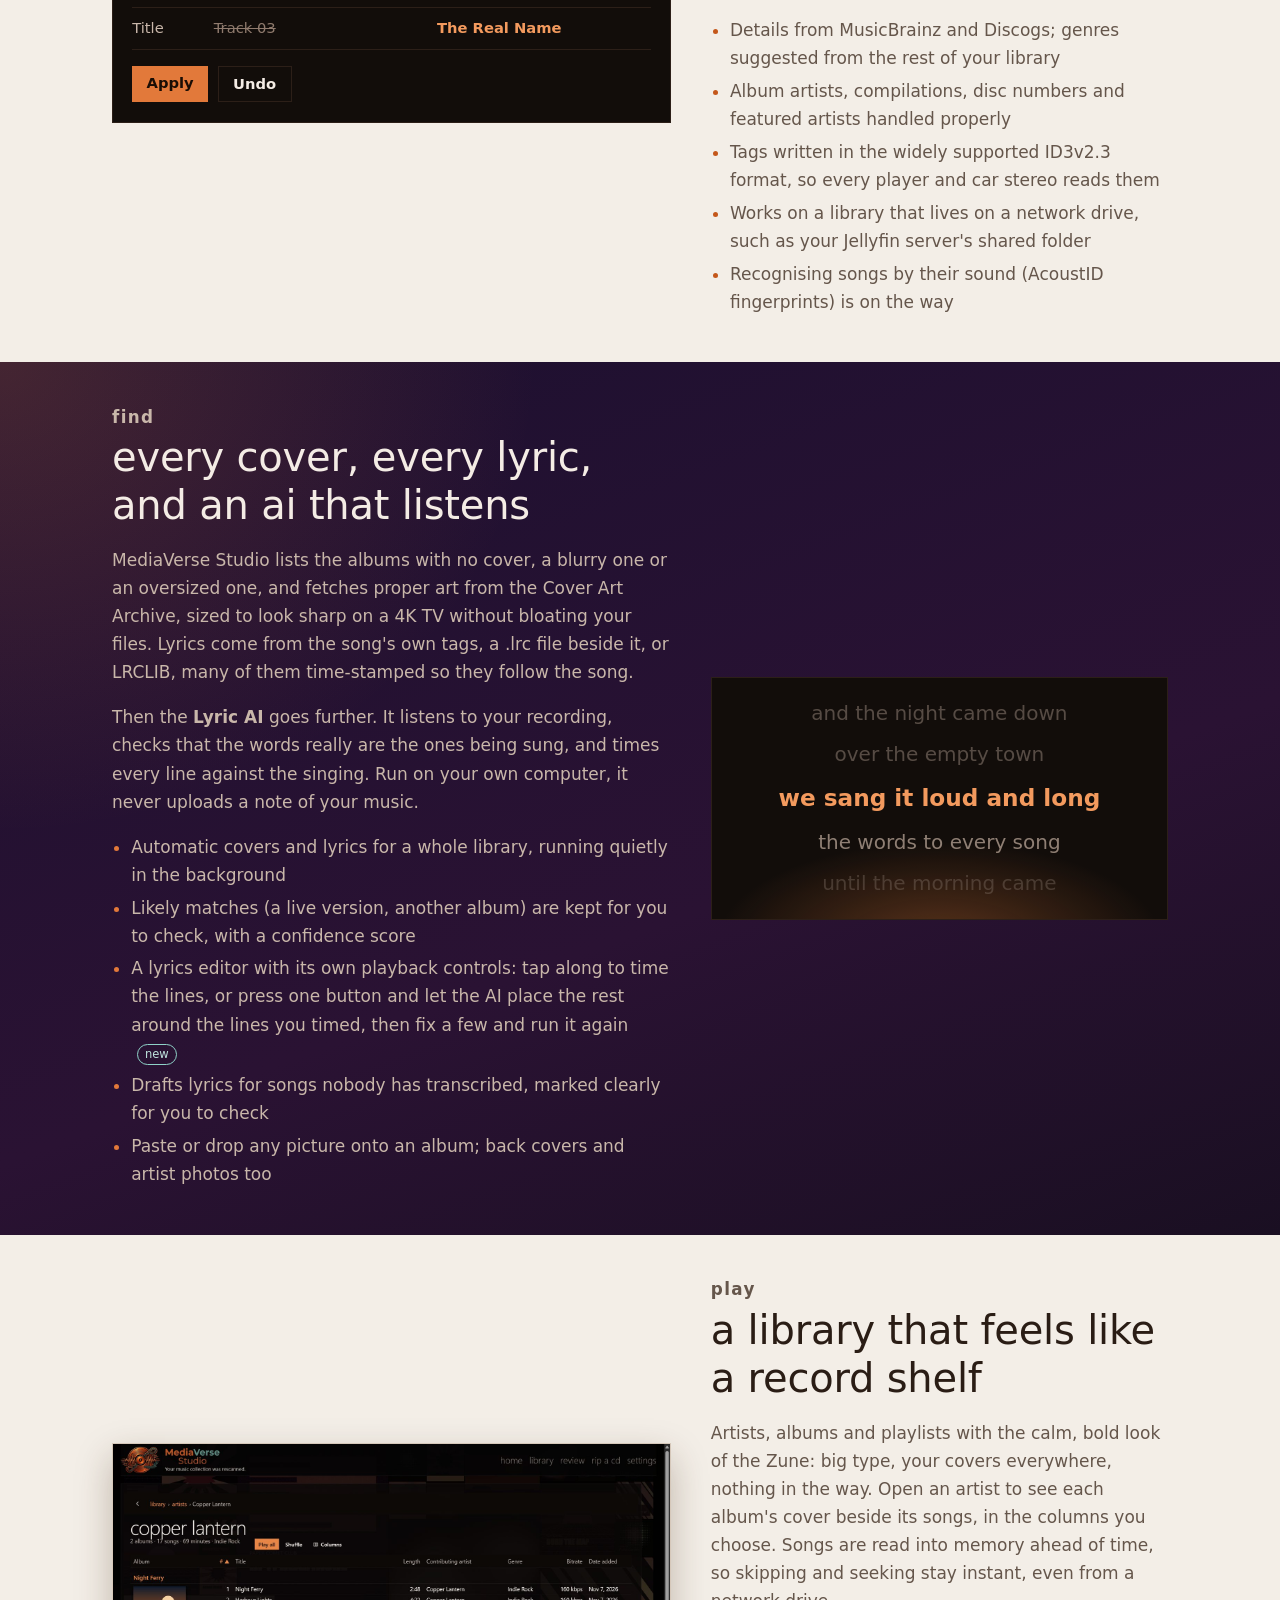
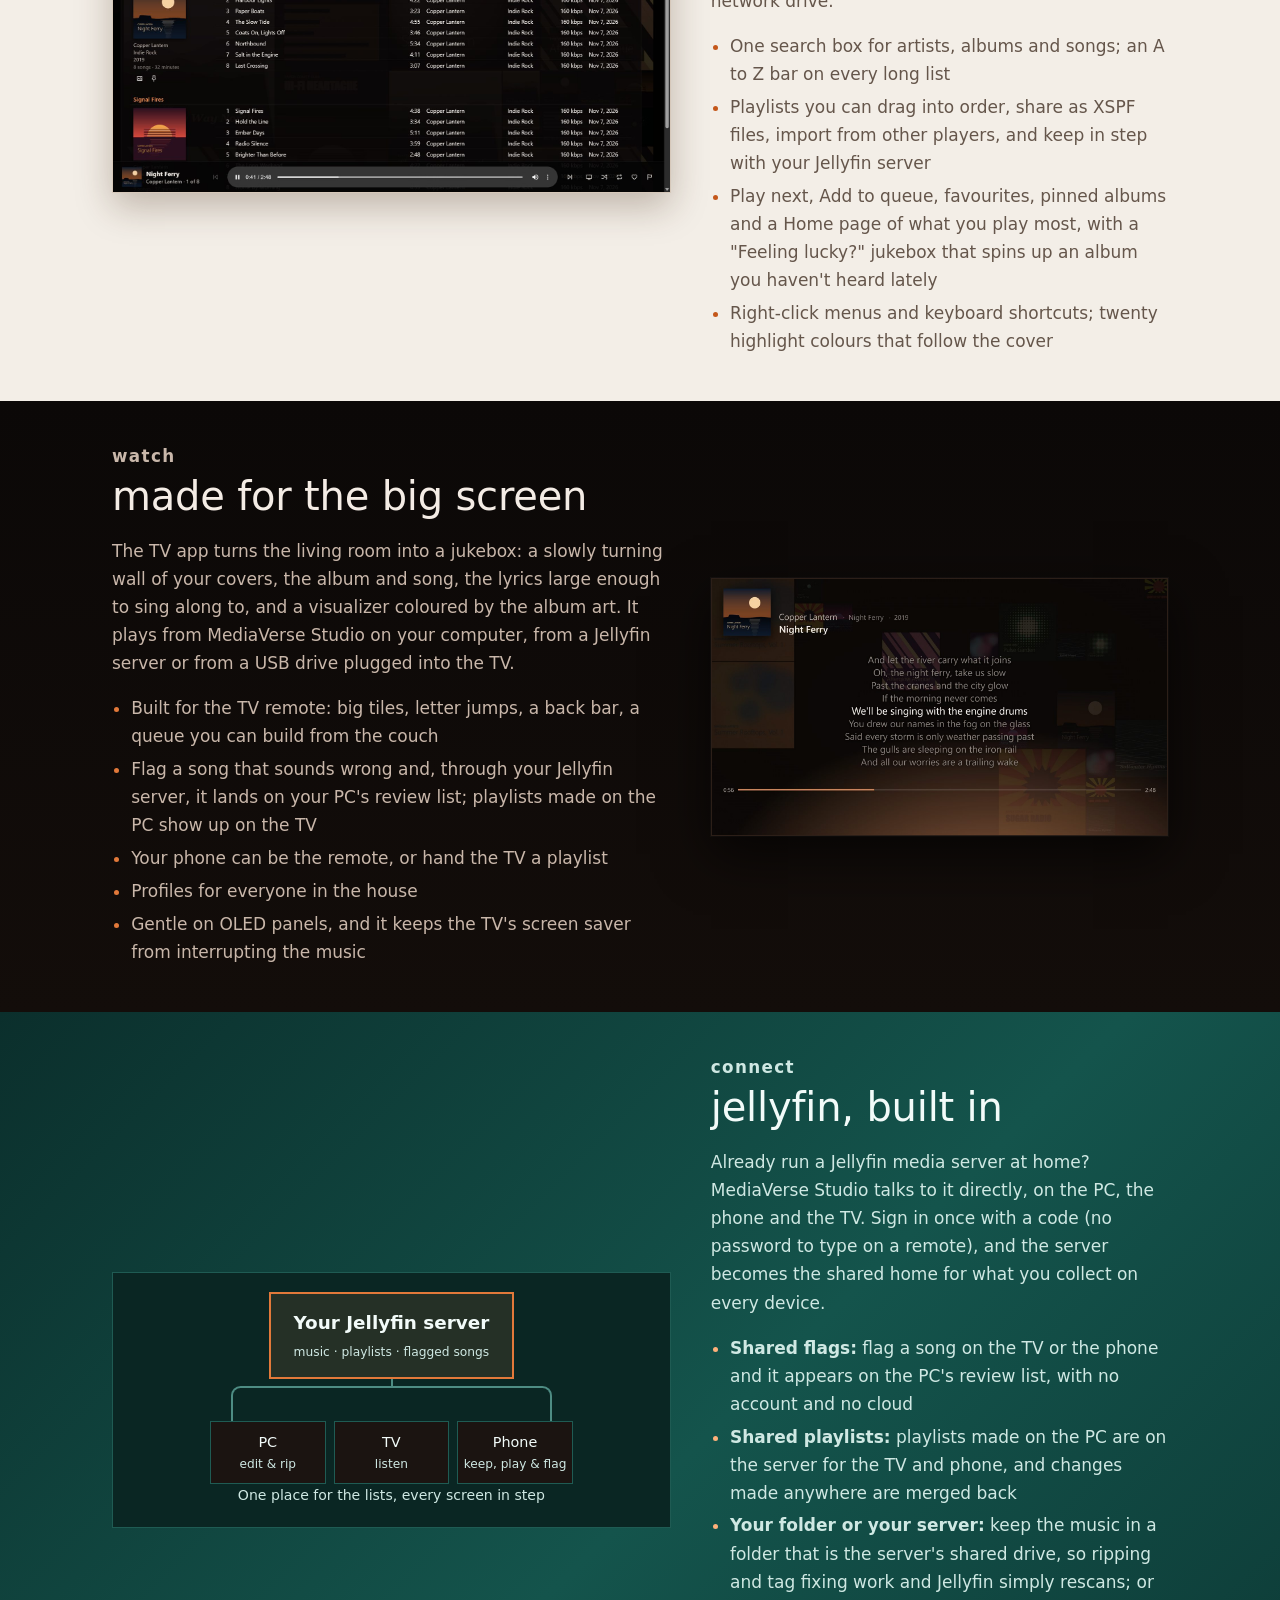
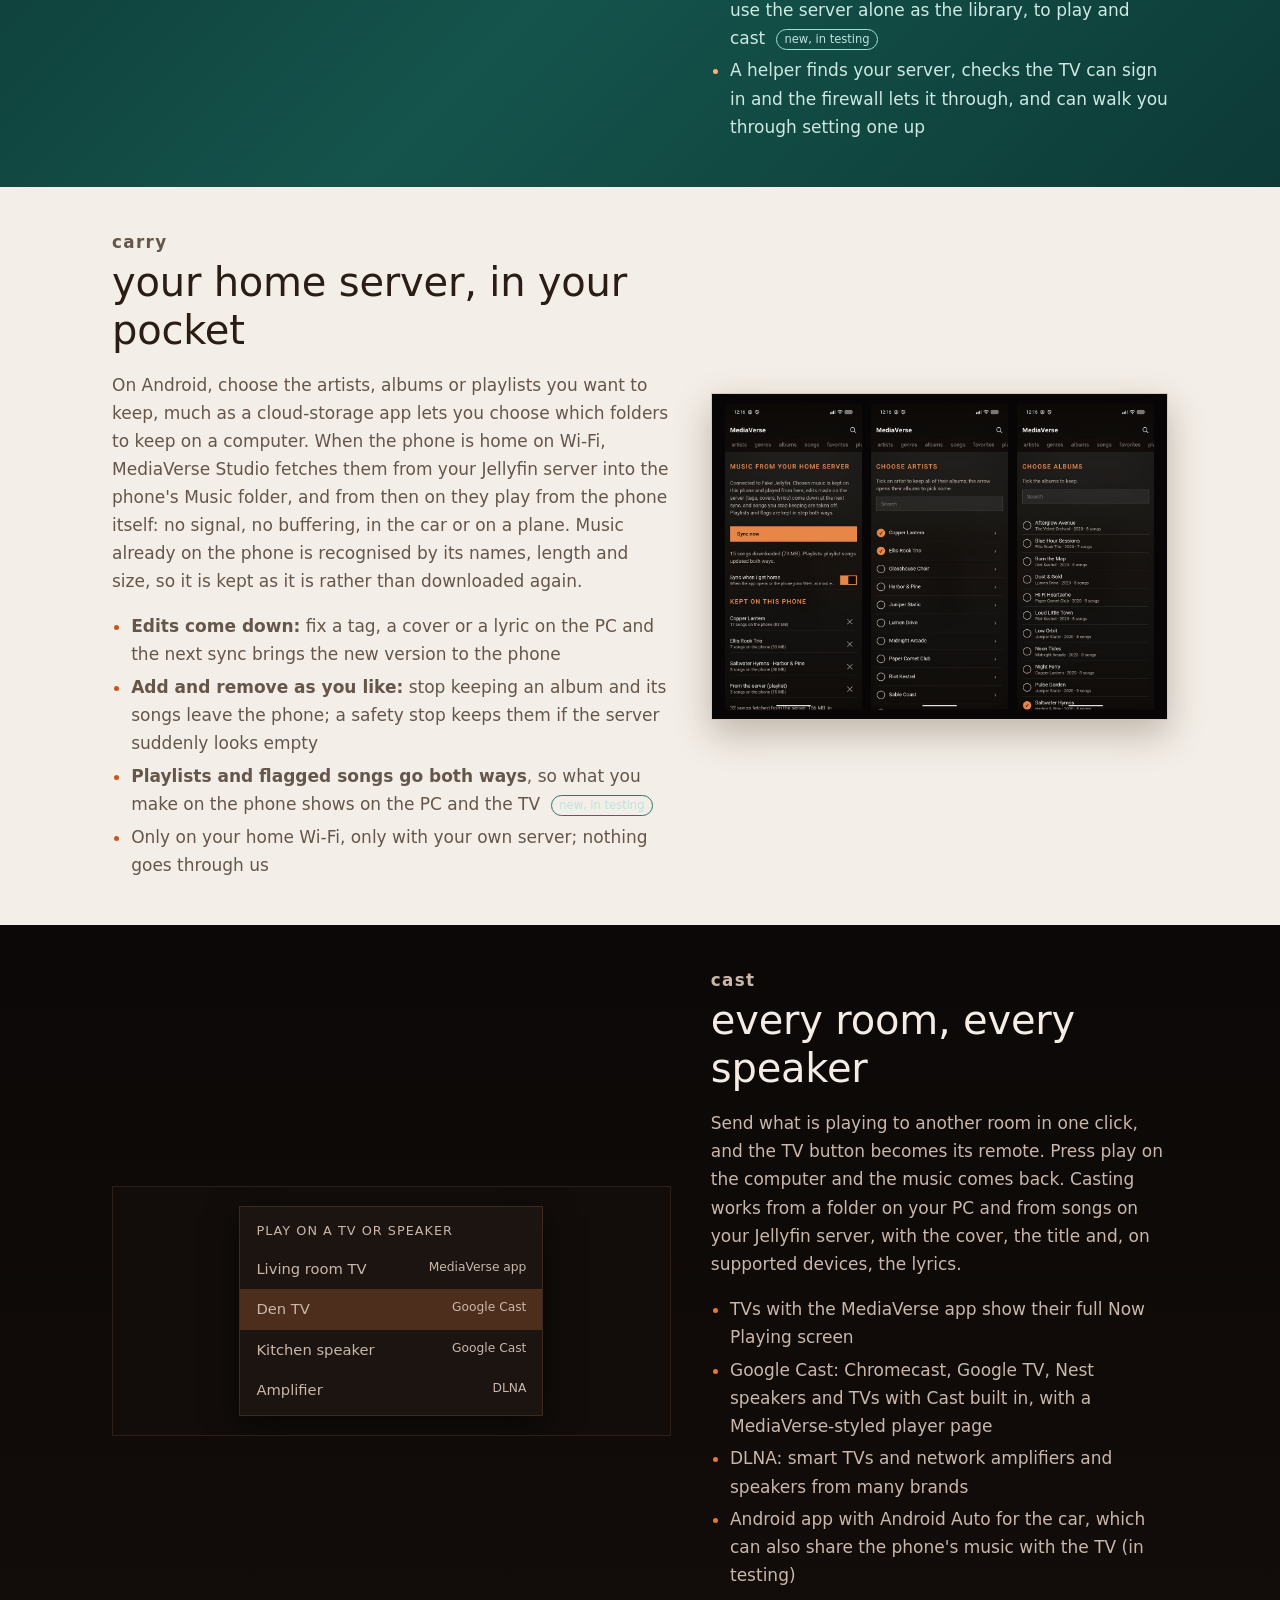
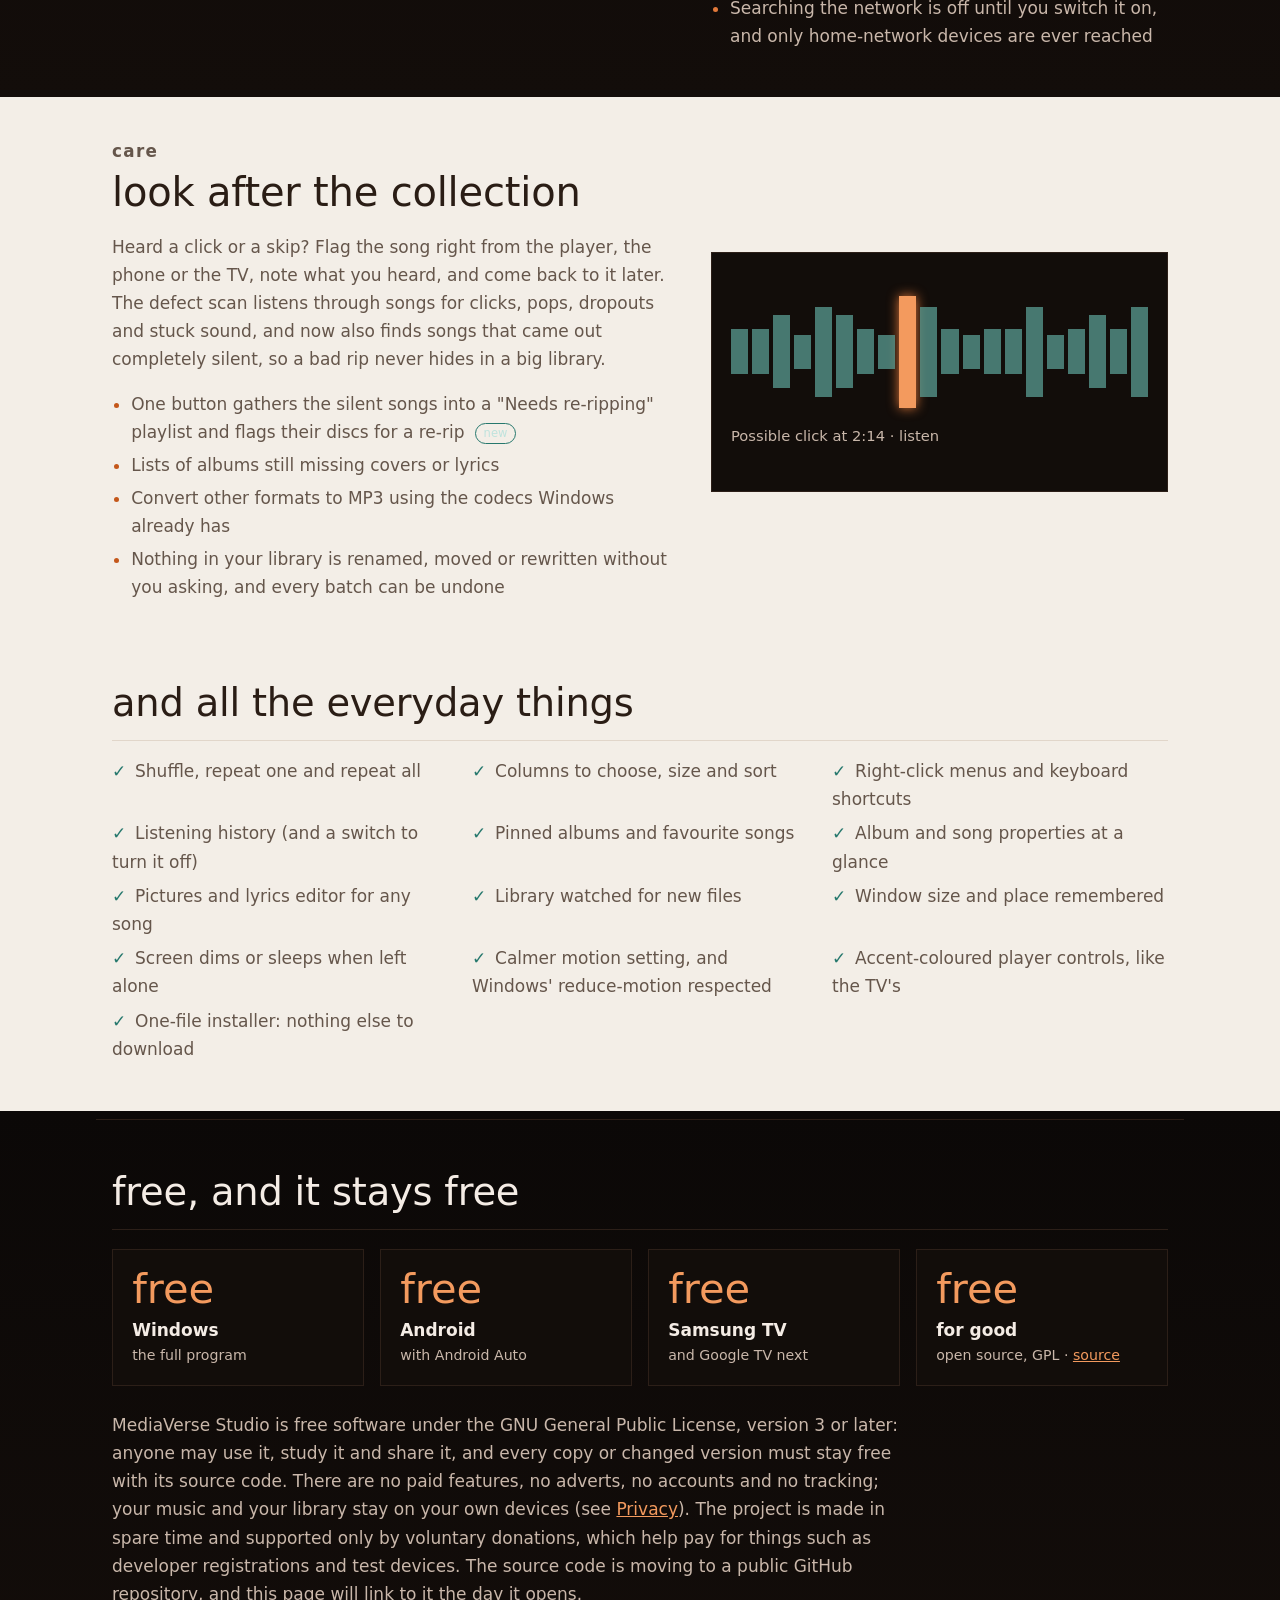
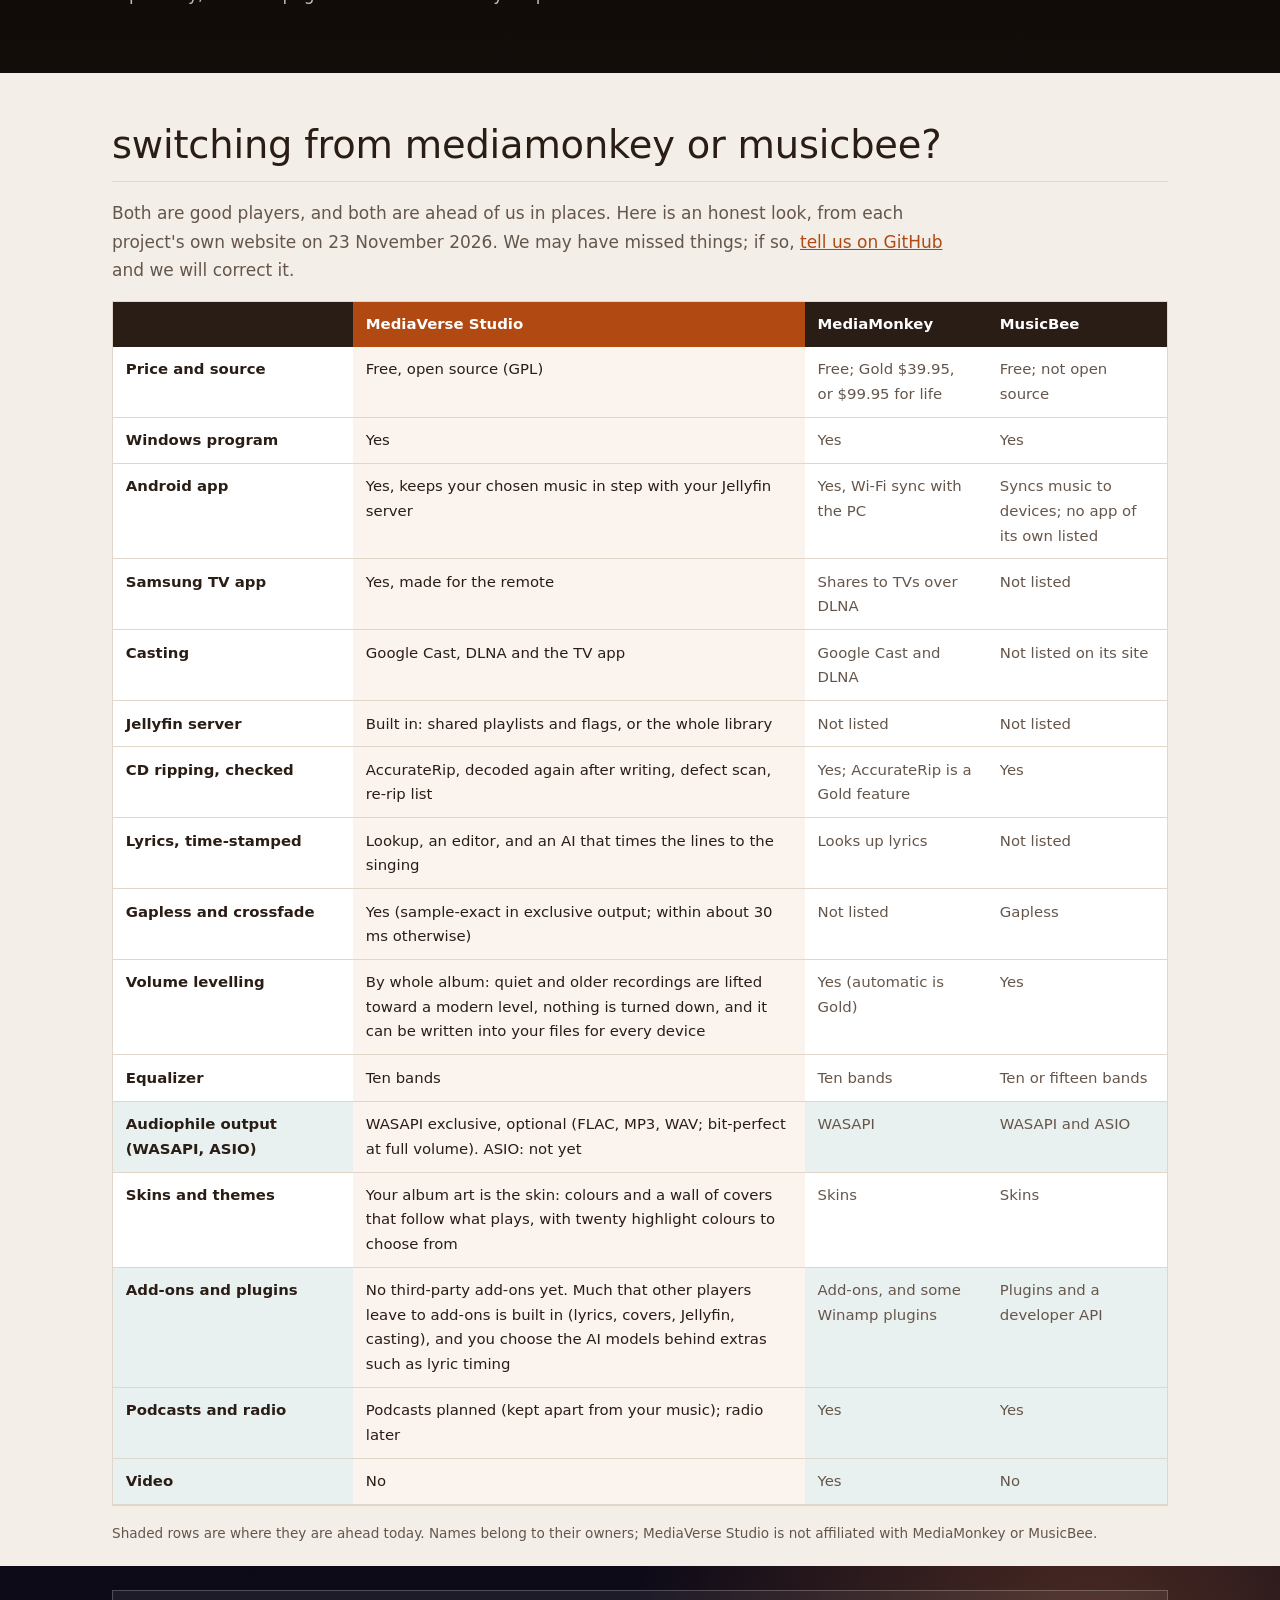
==== commit 5c33d6be: "Website: a download button for the GitHub release, questions and feedback go to the GitHub board, e-" ====
--- a/index.html
+++ b/index.html
@@ -4,7 +4,7 @@
 <meta charset="utf-8">
 <meta name="viewport" content="width=device-width, initial-scale=1">
 <title>MediaVerse Studio: your music, with the words, on every screen</title>
-<meta name="description" content="MediaVerse Studio is a free, open-source music library and player: verified CD ripping, tag repair, covers and lyrics that follow the song, on Windows, Android and Samsung TVs, with Jellyfin, Google Cast and DLNA. Join the beta.">
+<meta name="description" content="MediaVerse Studio is a free, open-source music library and player: verified CD ripping, tag repair, covers and lyrics that follow the song, on Windows, Android and Samsung TVs, with Jellyfin, Google Cast and DLNA. Download the public beta.">
 <meta property="og:title" content="MediaVerse Studio: your music, with the words, on every screen">
 <meta property="og:description" content="Free and open source. Rip your CDs with verified accuracy, fix your tags, find the covers and lyrics, and play it all on your PC, your phone, your TV and your Jellyfin server. Help us test it.">
 <meta property="og:image" content="https://mediaverse.studio/img/pc-now-playing.jpg">
@@ -24,8 +24,8 @@
 <div class="hero-logo"><img src="img/emblem-large.png" alt="" width="463" height="320"><img src="img/wordmark.png" alt="MediaVerse Studio" width="527" height="160"></div>
 <h1>Your music library, with the words, on every screen.</h1>
 <p>MediaVerse Studio is a free, open-source music library and player. Rip your CDs with verified accuracy, put years of messy tags in order, find the missing covers and lyrics (an AI that listens to the song can even time them for you), then play it all on your Windows PC, your Android phone (with the music you choose kept on it, in step with your home server), your Samsung TV and any Chromecast or network speaker, straight from a folder or from your own Jellyfin server.</p>
-<p class="cta"><a class="button" href="#beta">Join the beta</a><a class="button ghost" href="#see">See it in action</a></p>
-<span class="status">Beta opening soon · Windows 11, Android and Samsung TVs</span>
+<p class="cta"><a class="button" href="https://github.com/MediaVerseStudio/MediaVerse-Studio/releases/tag/v0.9.0">Download the beta</a><a class="button ghost" href="#see">See it in action</a></p>
+<span class="status">Public beta 0.9.0 · Windows 11 and Android · Samsung TV via the store beta</span>
 </div>
 <figure class="shot hero-shot">
 <img src="img/pc-now-playing.jpg" alt="MediaVerse Studio on Windows: Now Playing with the album cover large, a wall of album covers behind it, and the lyrics following the song" width="1600" height="1001">
@@ -353,7 +353,7 @@
 <div id="compare" class="band band-paper">
 <section class="compare wrap" aria-labelledby="compare-title">
 <h2 id="compare-title">switching from MediaMonkey or MusicBee?</h2>
-<p class="compare-intro">Both are good players, and both are ahead of us in places. Here is an honest look, from each project's own website on 23 November 2026. We may have missed things; if so, <a href="mailto:contact@mediaverse.studio?subject=Comparison">tell us</a> and we will correct it.</p>
+<p class="compare-intro">Both are good players, and both are ahead of us in places. Here is an honest look, from each project's own website on 23 November 2026. We may have missed things; if so, <a href="https://github.com/MediaVerseStudio/MediaVerse-Studio/issues/new/choose">tell us on GitHub</a> and we will correct it.</p>
 <div class="table-scroll"><table class="compare-table">
 <thead><tr><th scope="col"></th><th scope="col">MediaVerse Studio</th><th scope="col">MediaMonkey</th><th scope="col">MusicBee</th></tr></thead>
 <tbody>
@@ -383,10 +383,13 @@
 <h2 id="beta-title">Help us test it, and help us get it into the stores</h2>
 <p>MediaVerse Studio works on real computers, phones and TVs today, and it is ready for more eyes. We are opening a beta test to people who love their music collections, and we would like you in it.</p>
 <p><b>The first public beta, 0.9.0, is out.</b> Download the Windows installer or the Android app from <a href="https://github.com/MediaVerseStudio/MediaVerse-Studio/releases/tag/v0.9.0">GitHub</a>, with the source code beside them. The Windows installer is not signed yet, so Windows asks you to choose <i>More info</i>, then <i>Run anyway</i>. Found a problem? <a href="https://github.com/MediaVerseStudio/MediaVerse-Studio/issues/new/choose">Tell us on GitHub</a>.</p>
+<p class="cta" style="justify-content:flex-start"><a class="button" href="https://github.com/MediaVerseStudio/MediaVerse-Studio/releases/tag/v0.9.0">Download the beta from GitHub</a><a class="button ghost" href="https://github.com/MediaVerseStudio/MediaVerse-Studio/issues/new/choose">Report a problem or ask a question</a></p>
+<p class="beta-note"><small>Windows 11 installer and Android app, free, with the source code beside them.</small></p>
+
 <div class="beta-grid">
 <div><h3>What you get</h3><ul>
 <li>The newest builds before anyone else</li>
-<li>A direct line to the developer: your idea or bug report can change the next build</li>
+<li>Your ideas and bug reports on the GitHub board can change the next build</li>
 <li>A say in what gets built next</li>
 <li>A free program that is better for having been tried on your library</li>
 </ul></div>
@@ -405,7 +408,7 @@
 </ul></div>
 </div>
 <p class="beta-why">Why now? Google requires new developer accounts like ours to run a closed test with at least 12 testers, opted in for 14 days in a row, before an app may be published on Google Play for everyone. The Microsoft Store and Samsung's TV app store each have their own review as well. Testers are how this free project gets onto the stores where people look for apps, and onto more platforms such as Google TV and Linux.</p>
-<p class="cta" style="justify-content:flex-start"><a class="button" href="mailto:contact@mediaverse.studio?subject=Beta%20tester&amp;body=Hello!%20I%27d%20like%20to%20help%20test%20MediaVerse%20Studio.%0D%0A%0D%0AMy%20devices%20(PC%2C%20Android%20phone%2C%20Samsung%20TV%20model%2C%20Google%20TV%2FChromecast%2C%20Jellyfin%20server%2C%20Linux)%3A%0D%0A%0D%0AHow%20big%20is%20my%20music%20collection%3A%0D%0A">Join the beta by e-mail</a><a class="button ghost" href="support.html">How testing works</a></p>
+<p class="cta" style="justify-content:flex-start"><a class="button" href="https://github.com/MediaVerseStudio/MediaVerse-Studio/issues/new?template=beta_feedback.md">Share your beta feedback</a><a class="button ghost" href="support.html">How testing works</a></p>
 </div>
 </section>
 </div>
@@ -449,14 +452,14 @@
 <li>Samsung's TV app store</li>
 </ul></div>
 </div>
-<p class="roadmap-note">This is the first public beta. To help test, or to follow what comes next, write to <a href="mailto:contact@mediaverse.studio">contact@mediaverse.studio</a> or <a href="#beta">join the beta</a>.</p>
+<p class="roadmap-note">This is the first public beta. To help test, <a href="#beta">download the beta</a>; to ask a question or follow what comes next, use the <a href="https://github.com/MediaVerseStudio/MediaVerse-Studio/issues">GitHub issue board</a>.</p>
 </section>
 </div>
 </main>
 
 <footer class="foot"><div class="wrap">
 <p>MediaVerse Studio is free software under the GNU GPL, version 3 or later. No ads, no tracking. Screenshots show an invented demo library.</p>
-<p><a href="https://github.com/MediaVerseStudio/MediaVerse-Studio">Source on GitHub</a> · <a href="privacy.html">Privacy</a> · <a href="support.html">Support</a> · <a href="mailto:contact@mediaverse.studio">contact@mediaverse.studio</a></p>
+<p><a href="https://github.com/MediaVerseStudio/MediaVerse-Studio">Source on GitHub</a> · <a href="privacy.html">Privacy</a> · <a href="support.html">Support</a> · <a href="https://github.com/MediaVerseStudio/MediaVerse-Studio/issues">Questions and problems</a></p>
 </div></footer>
 </body>
 </html>
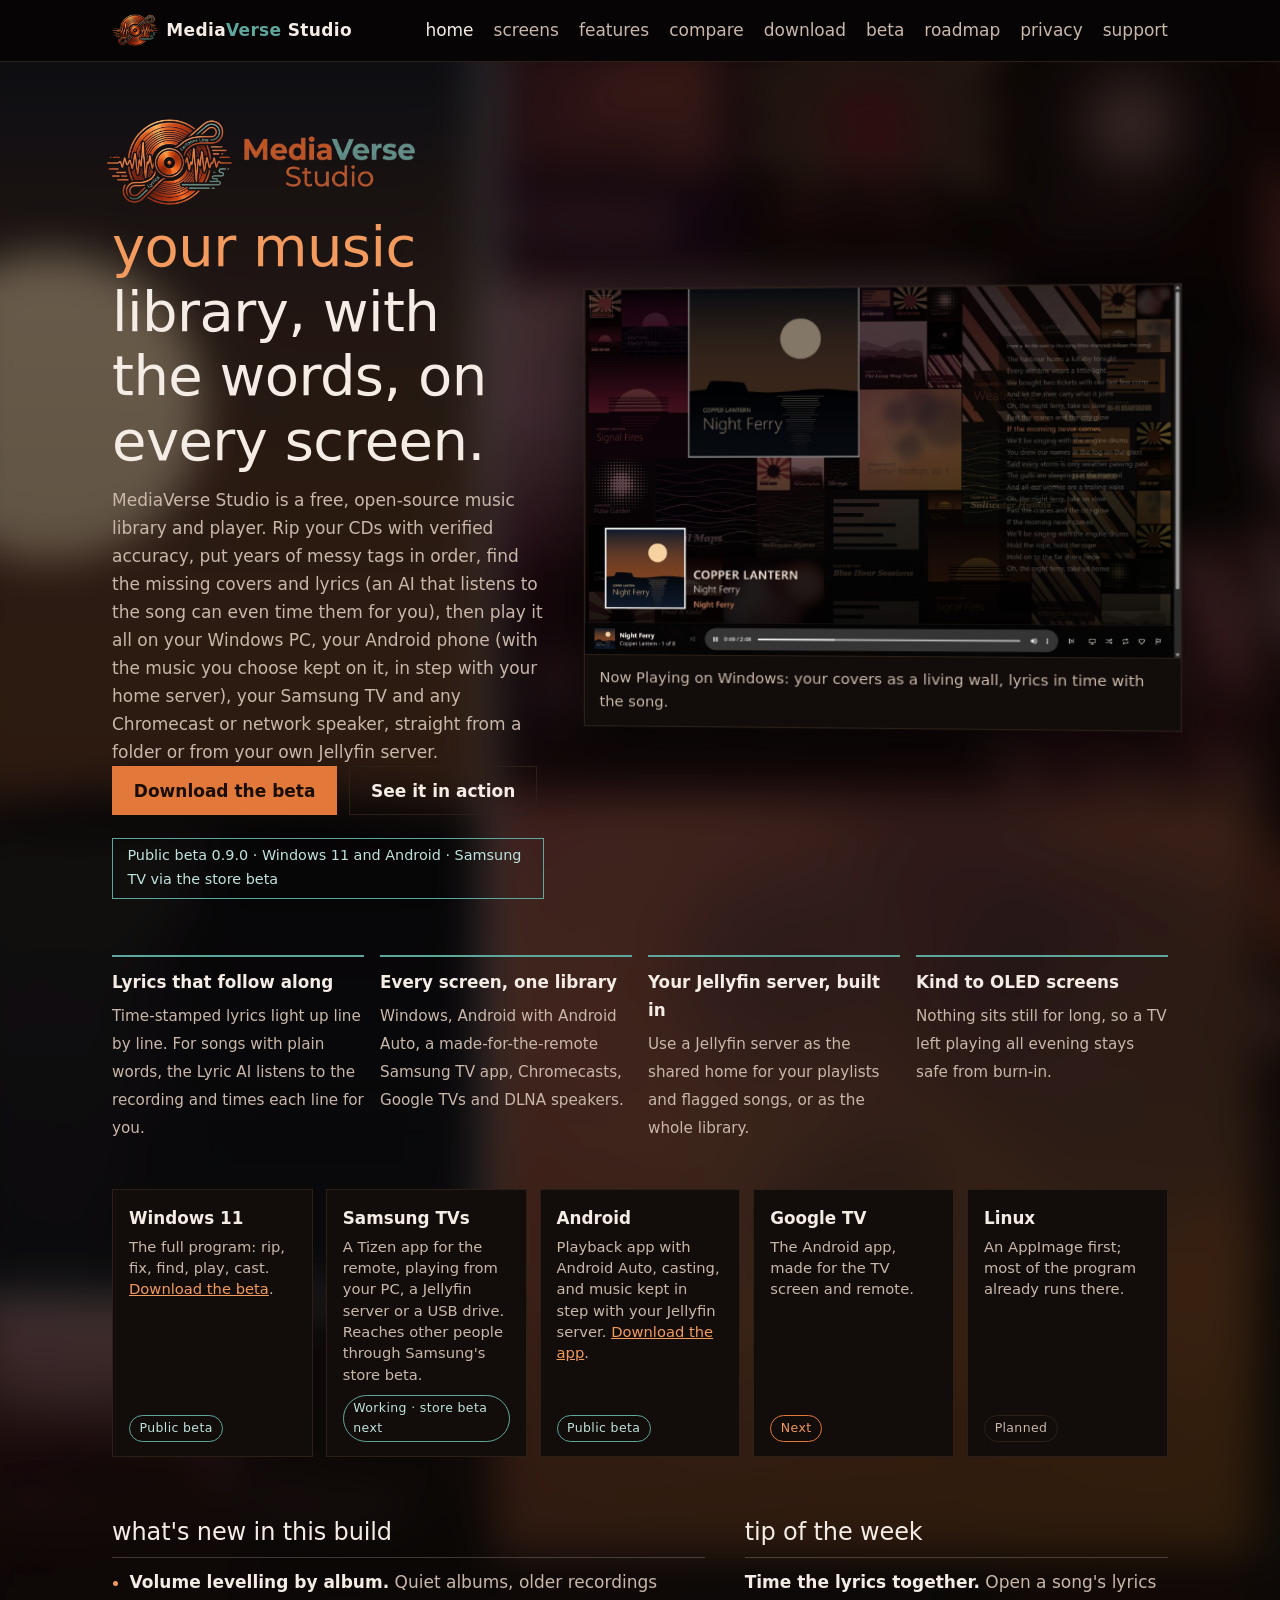
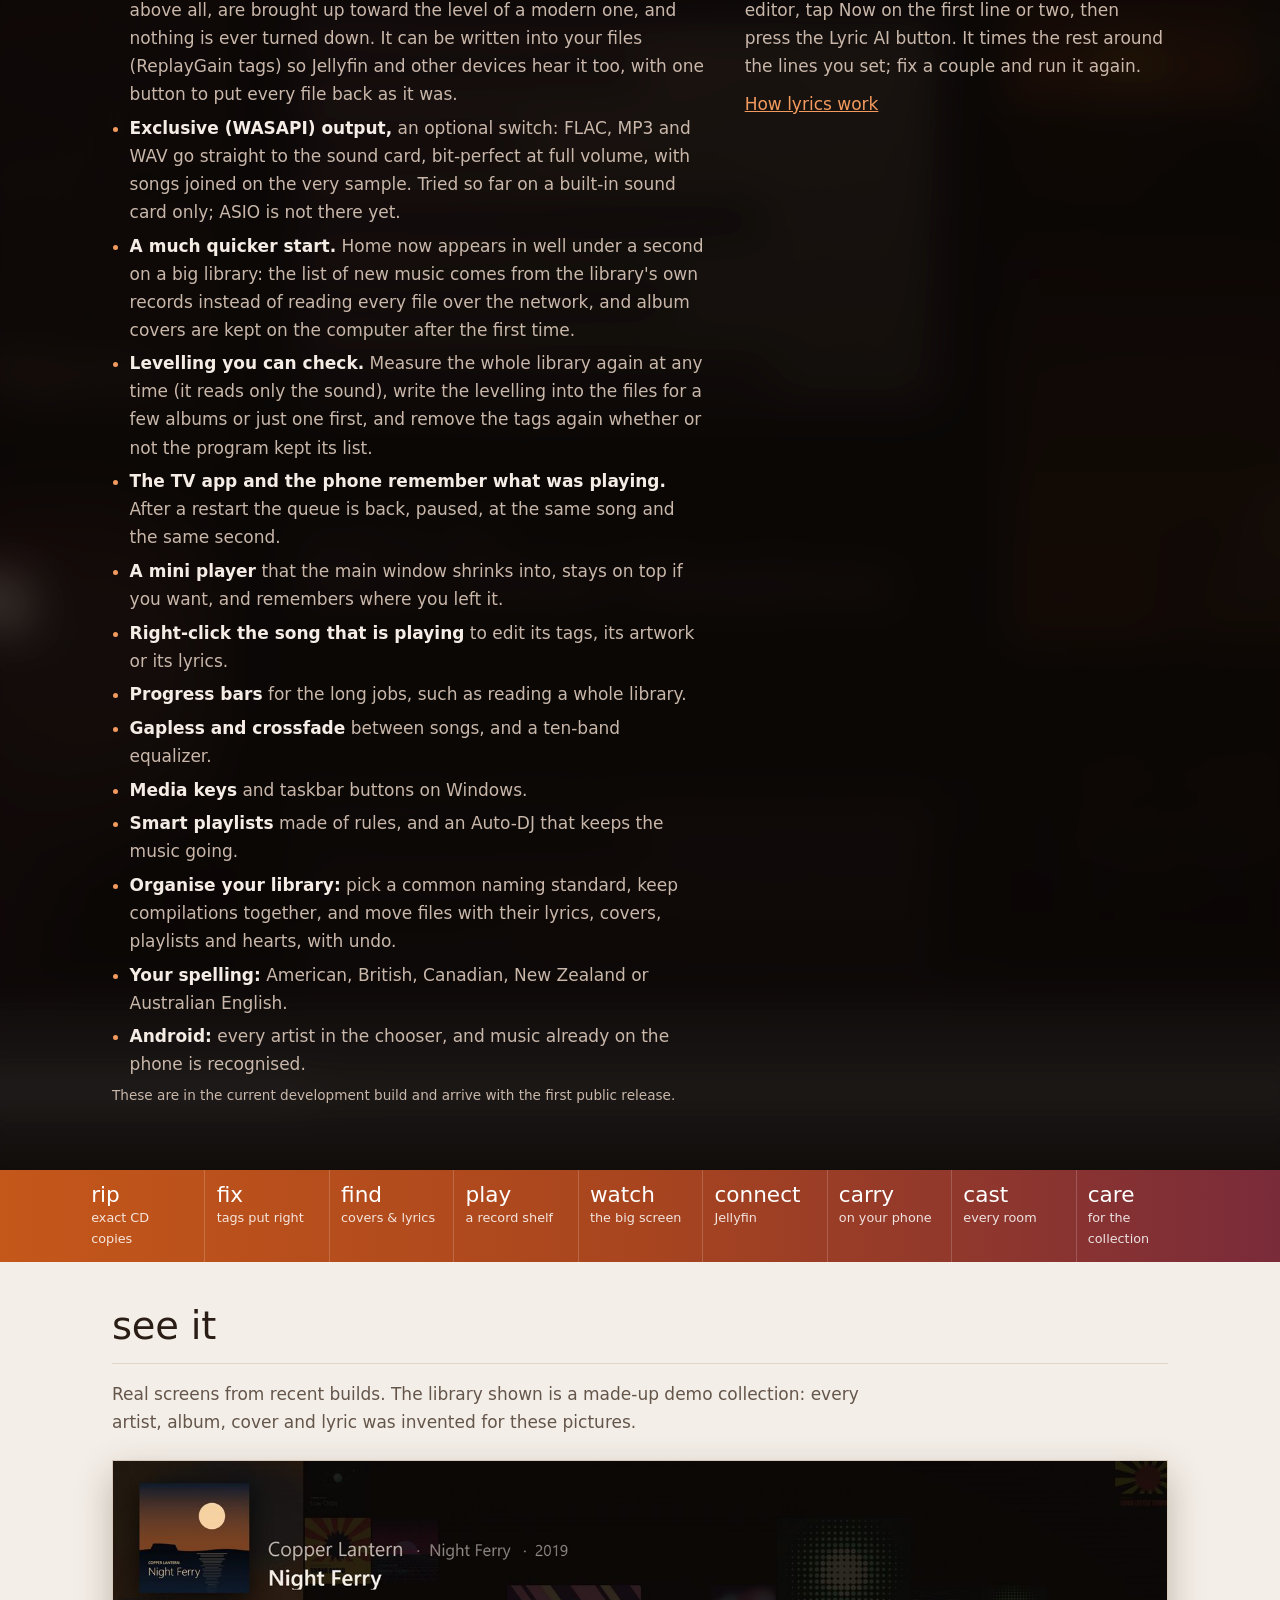
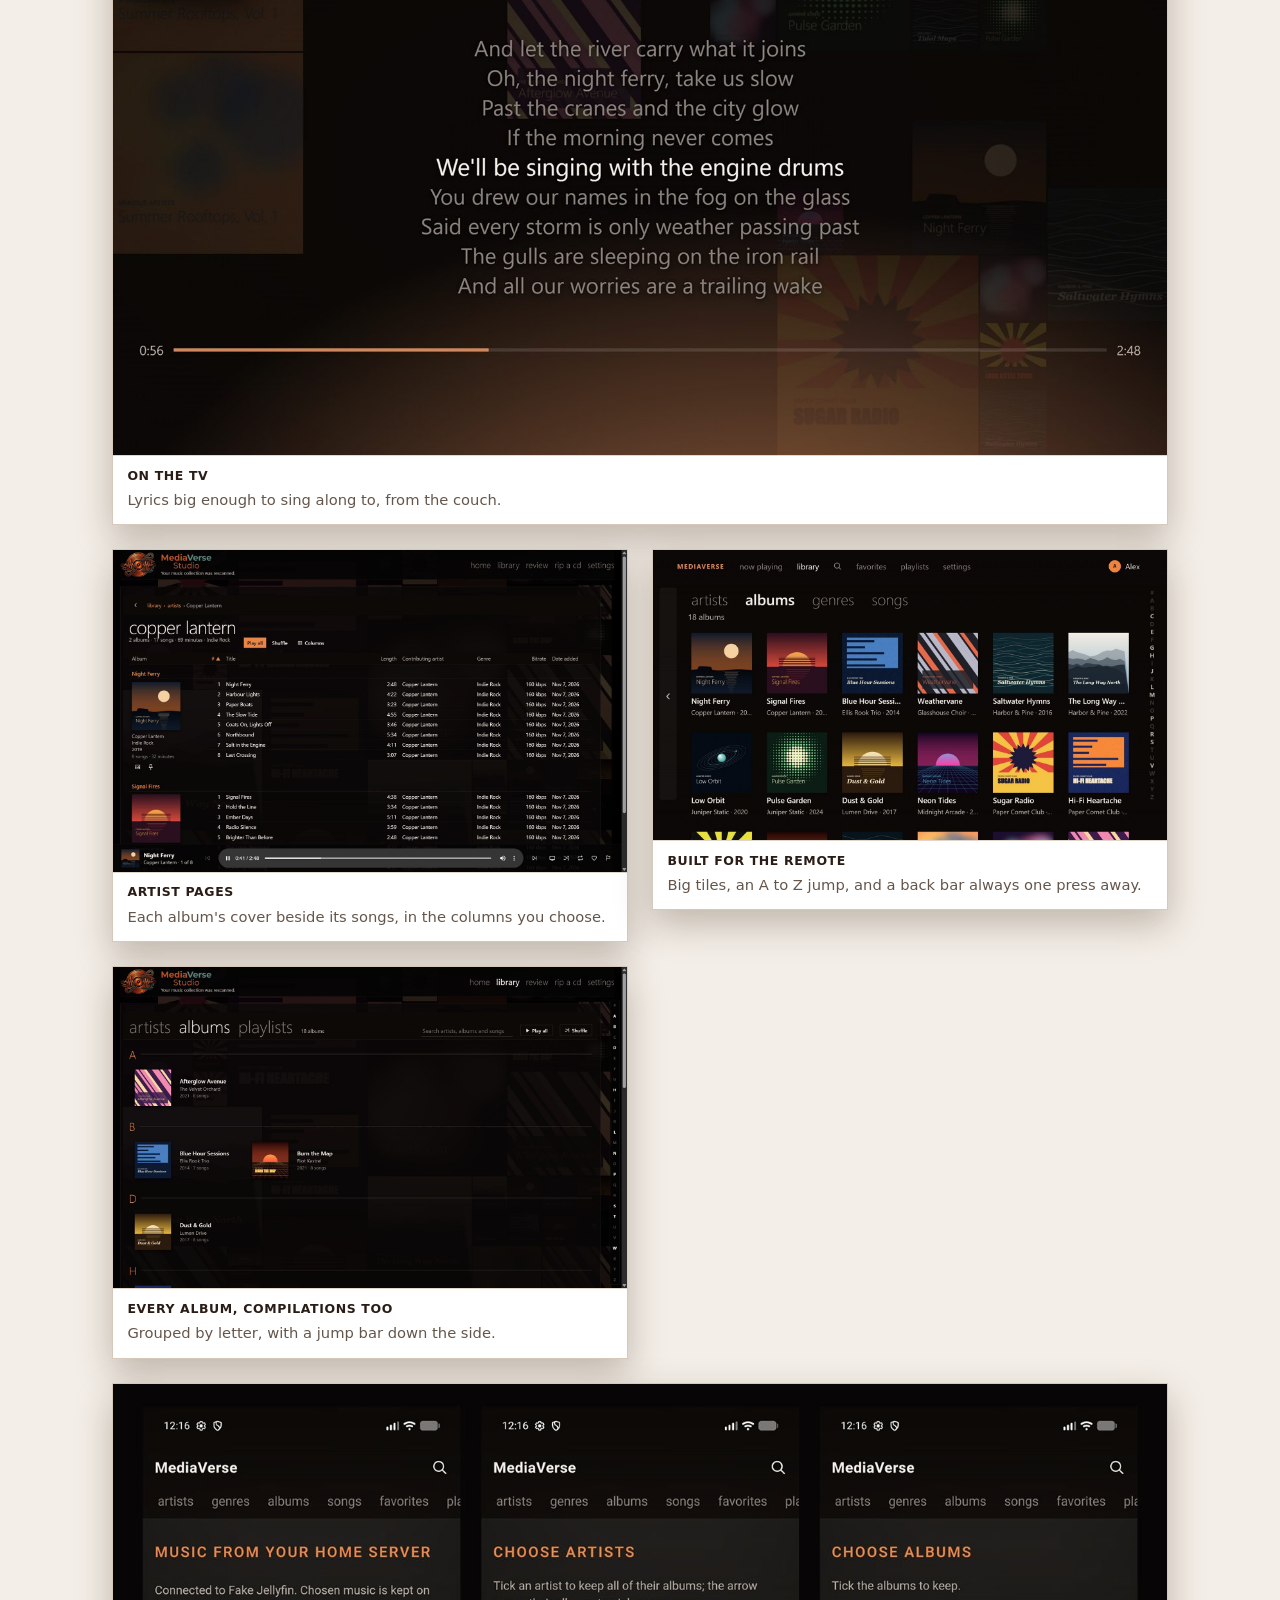
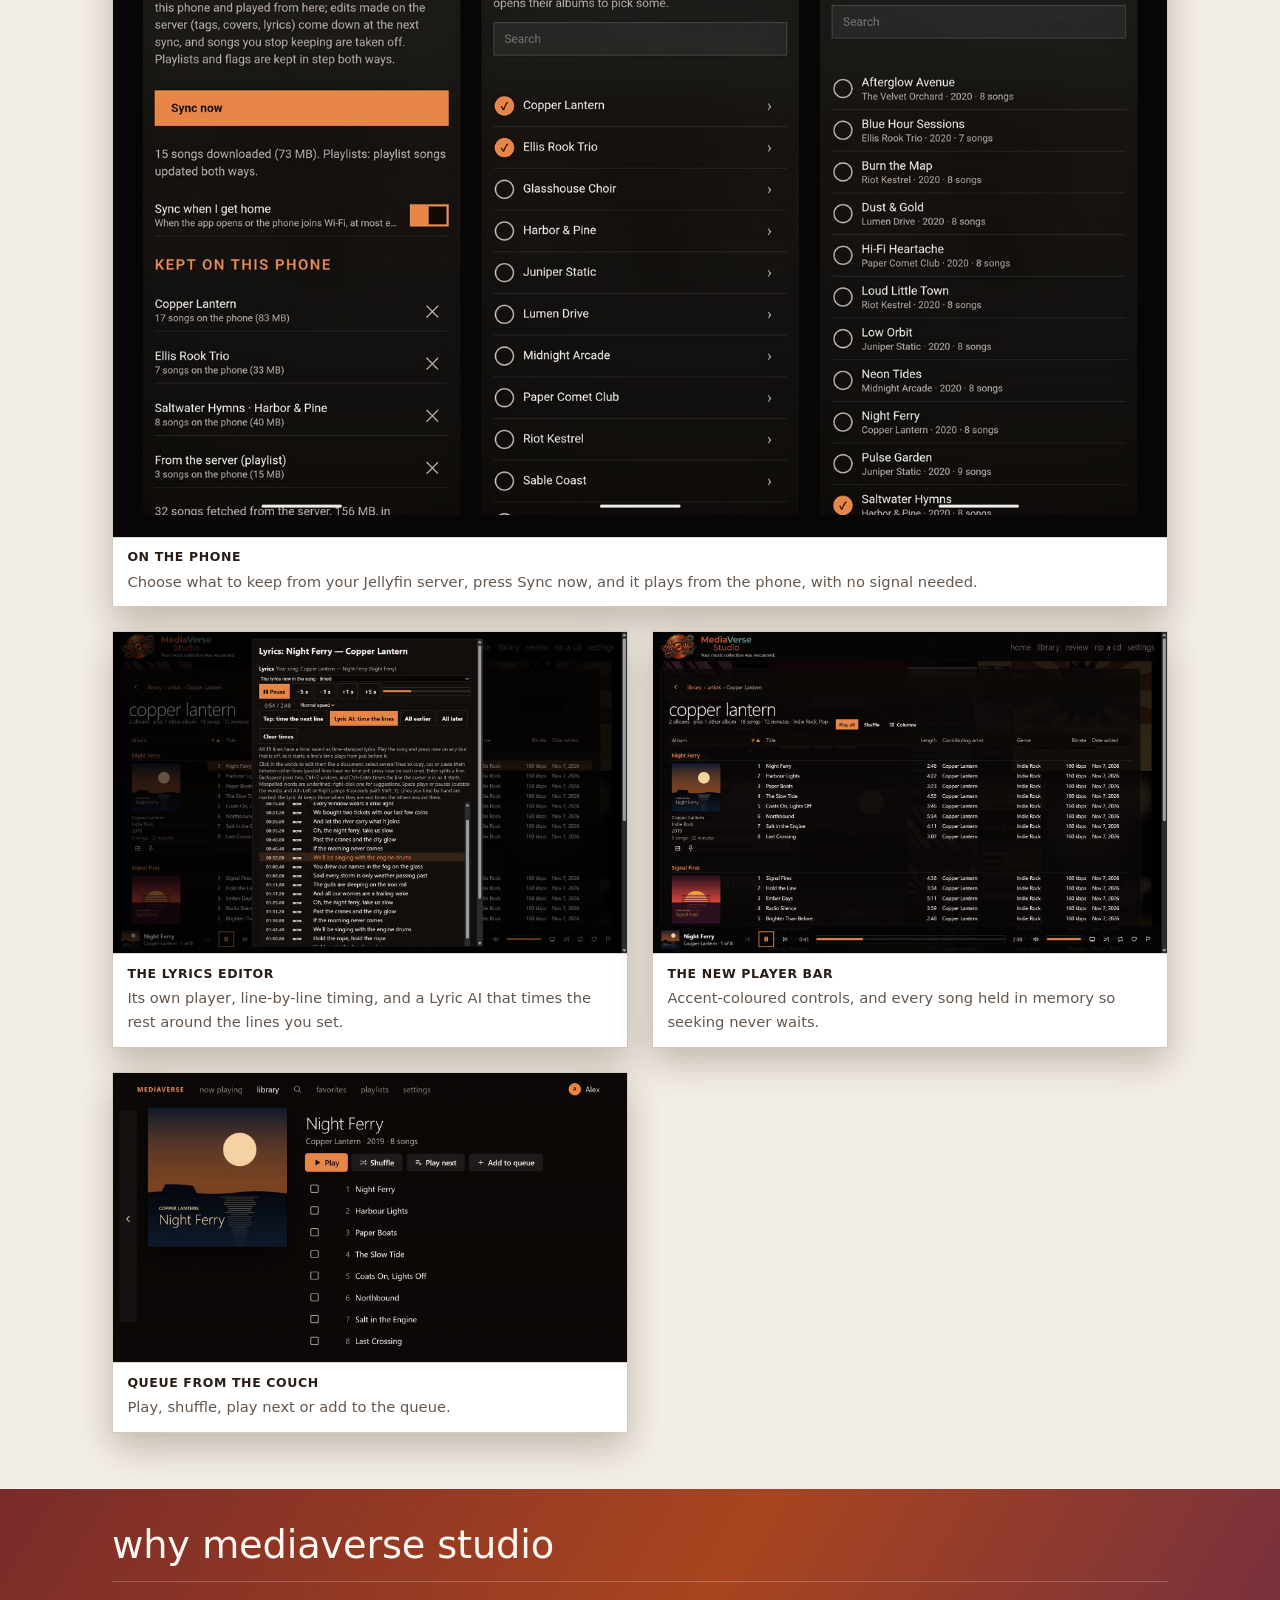
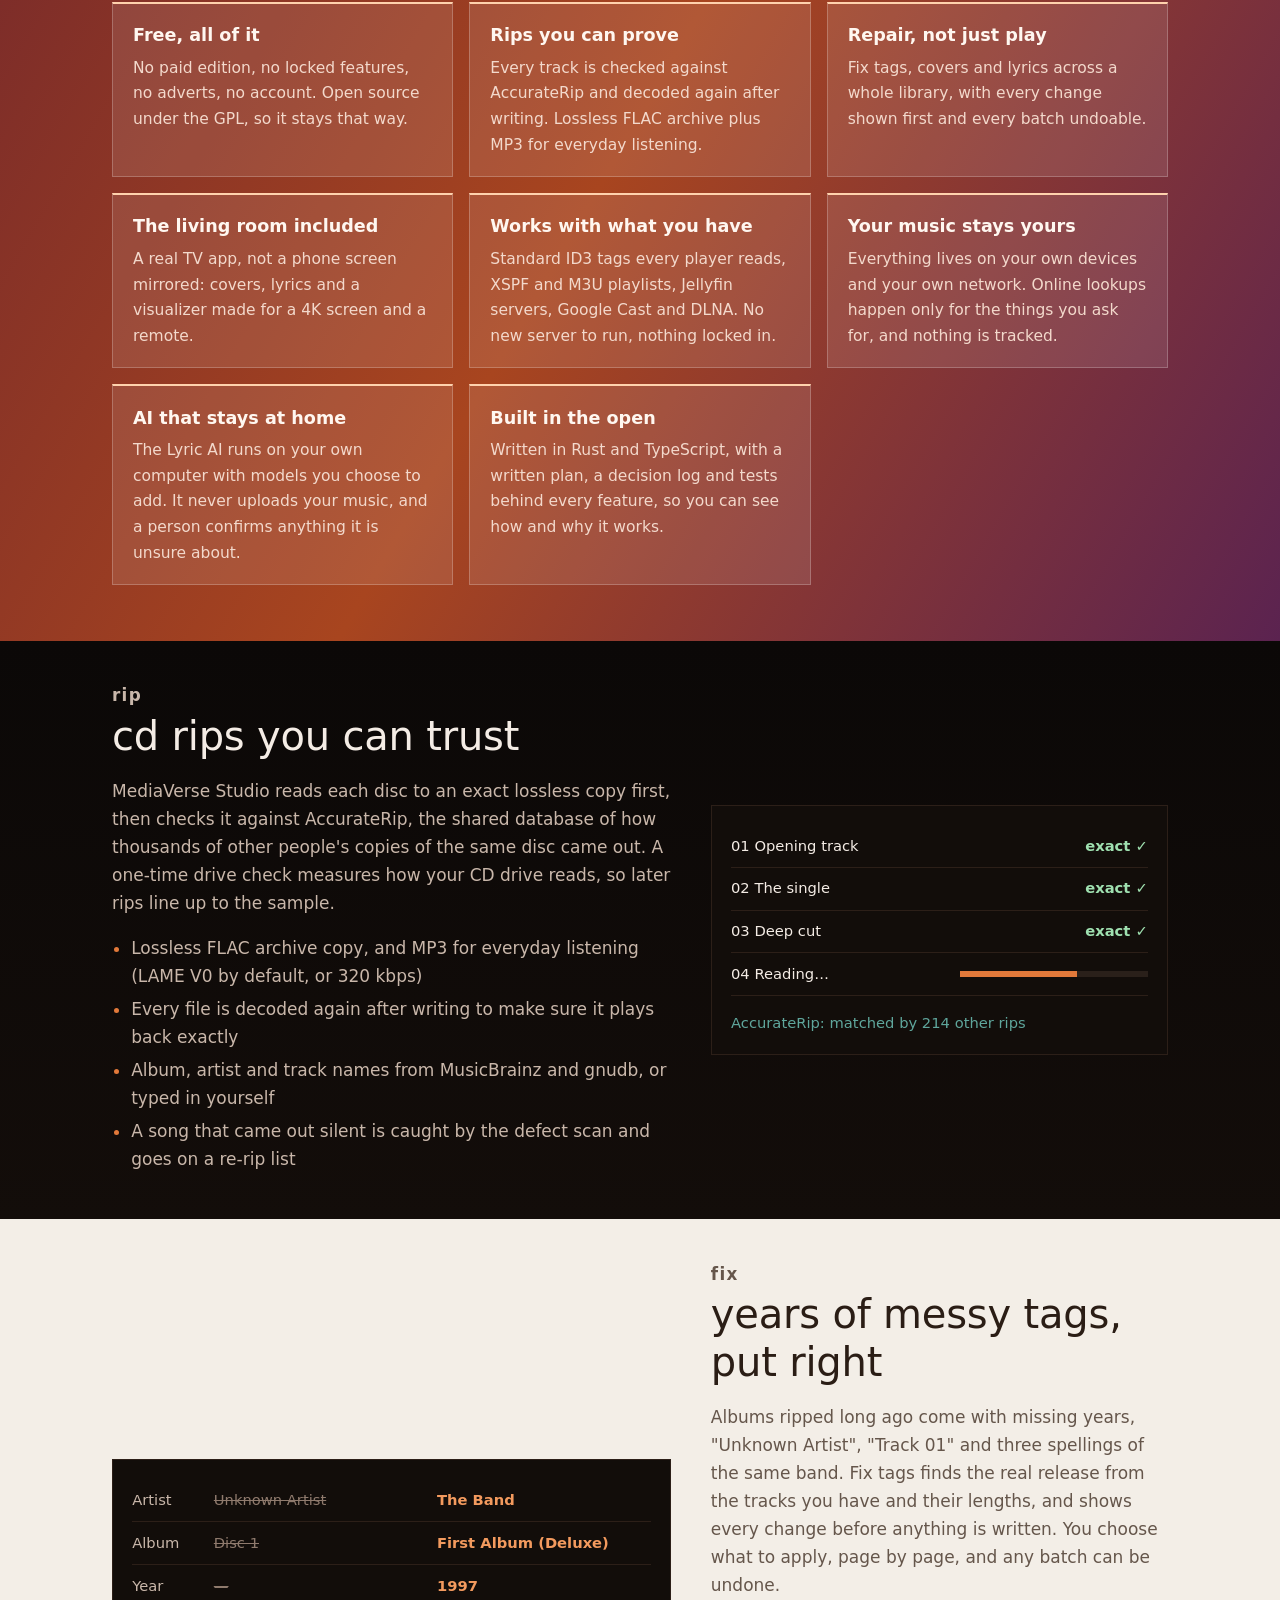
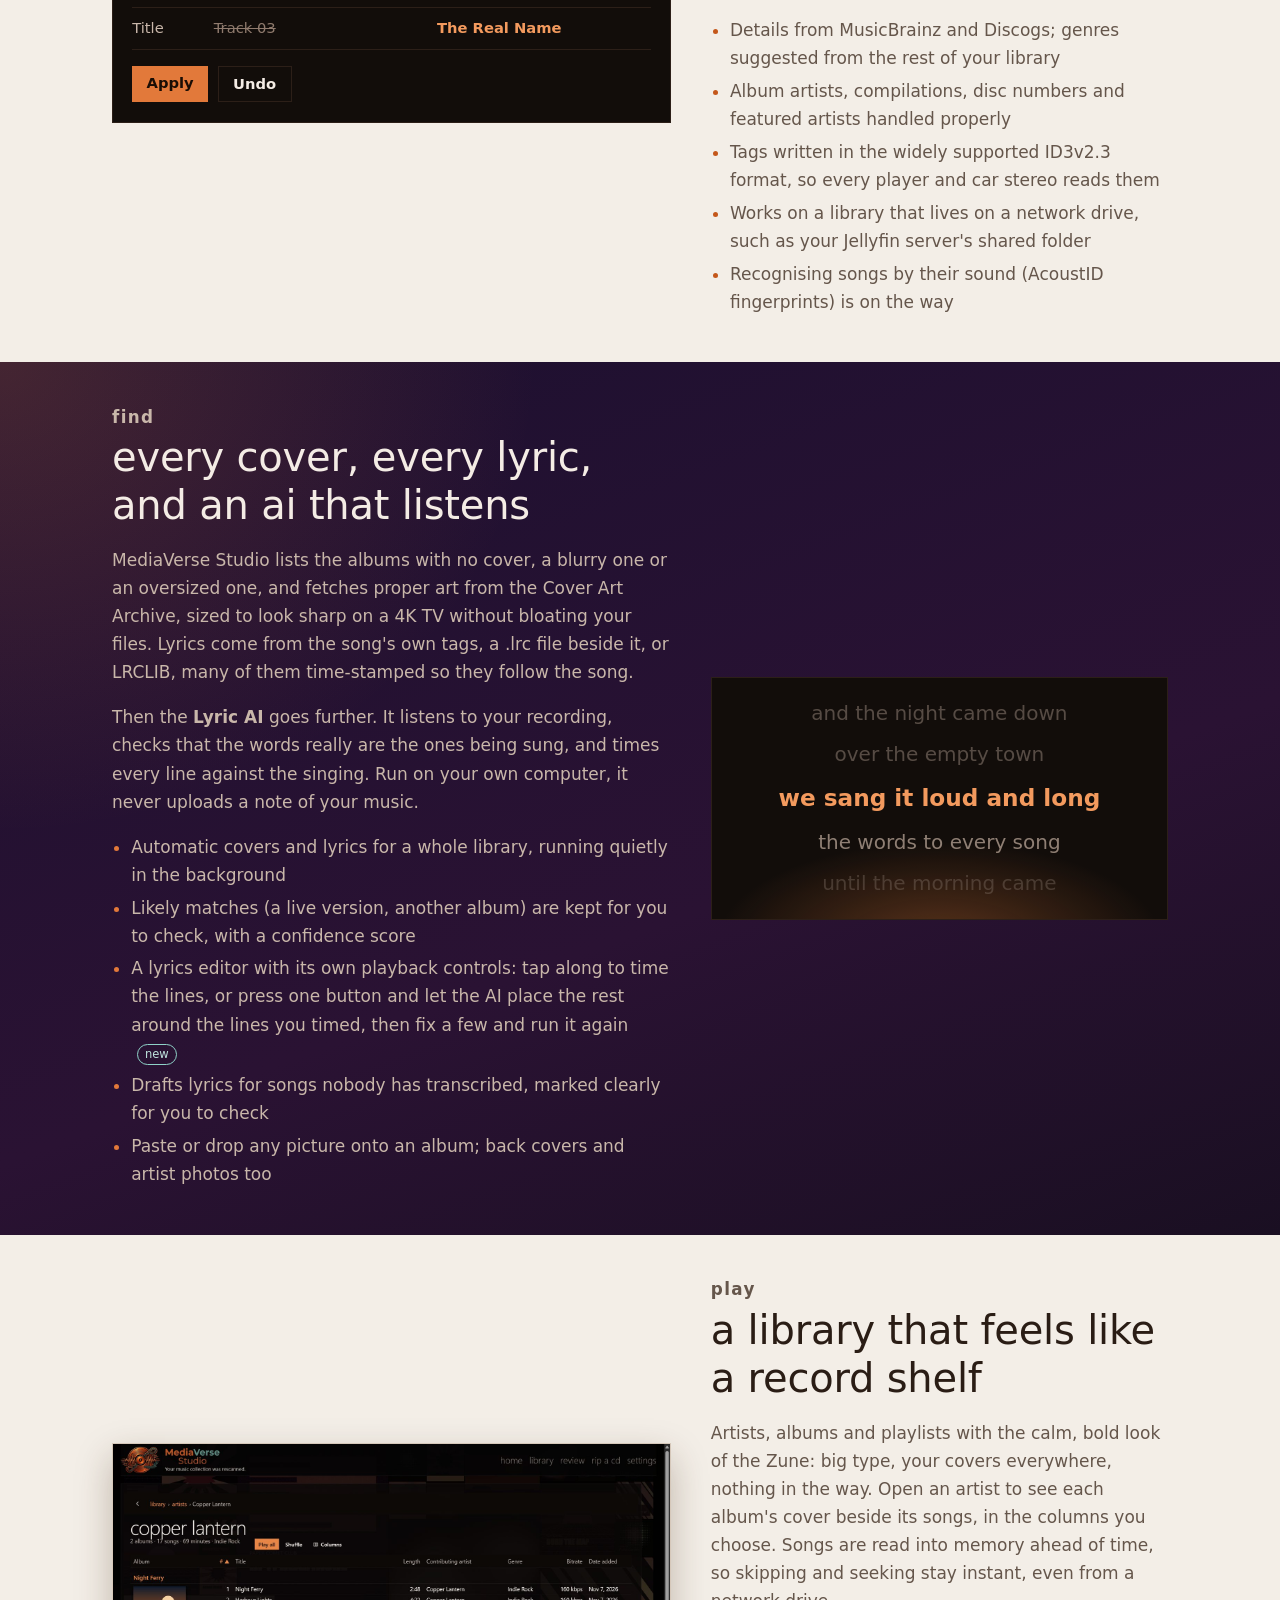
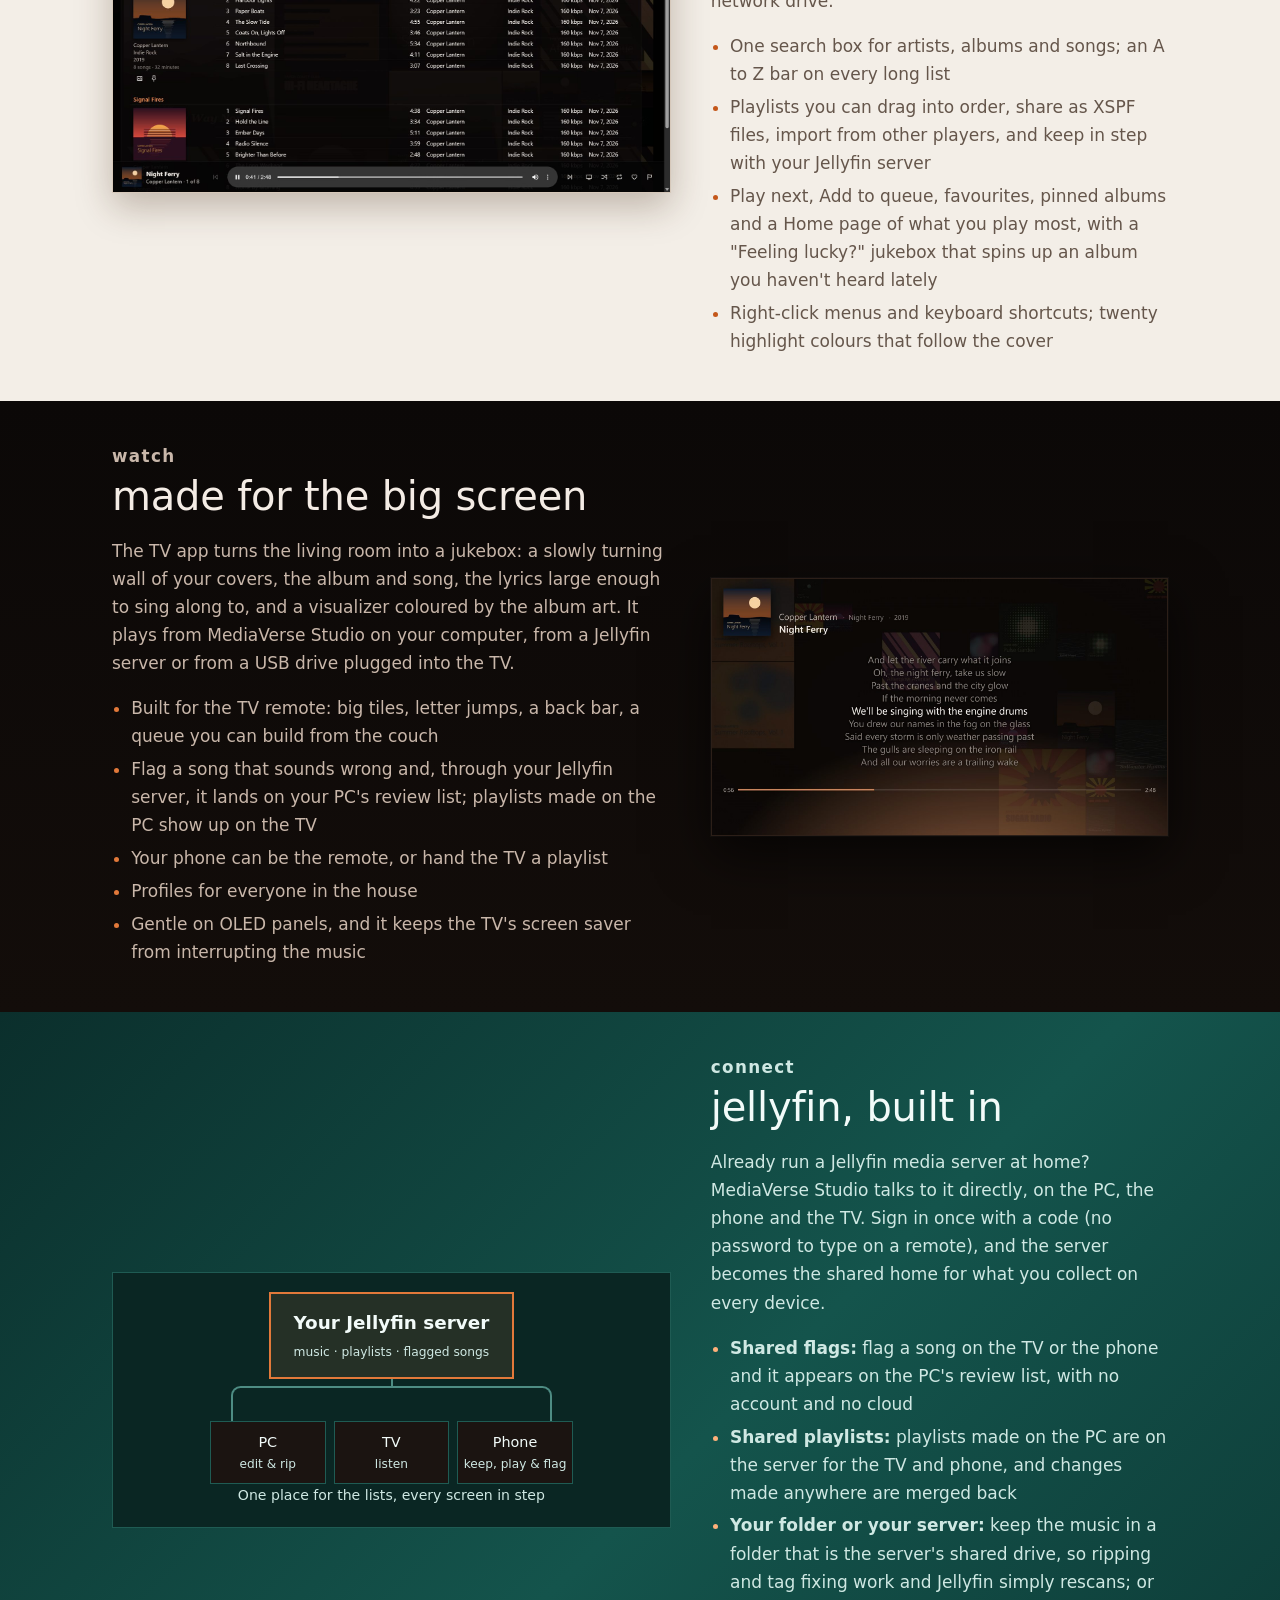
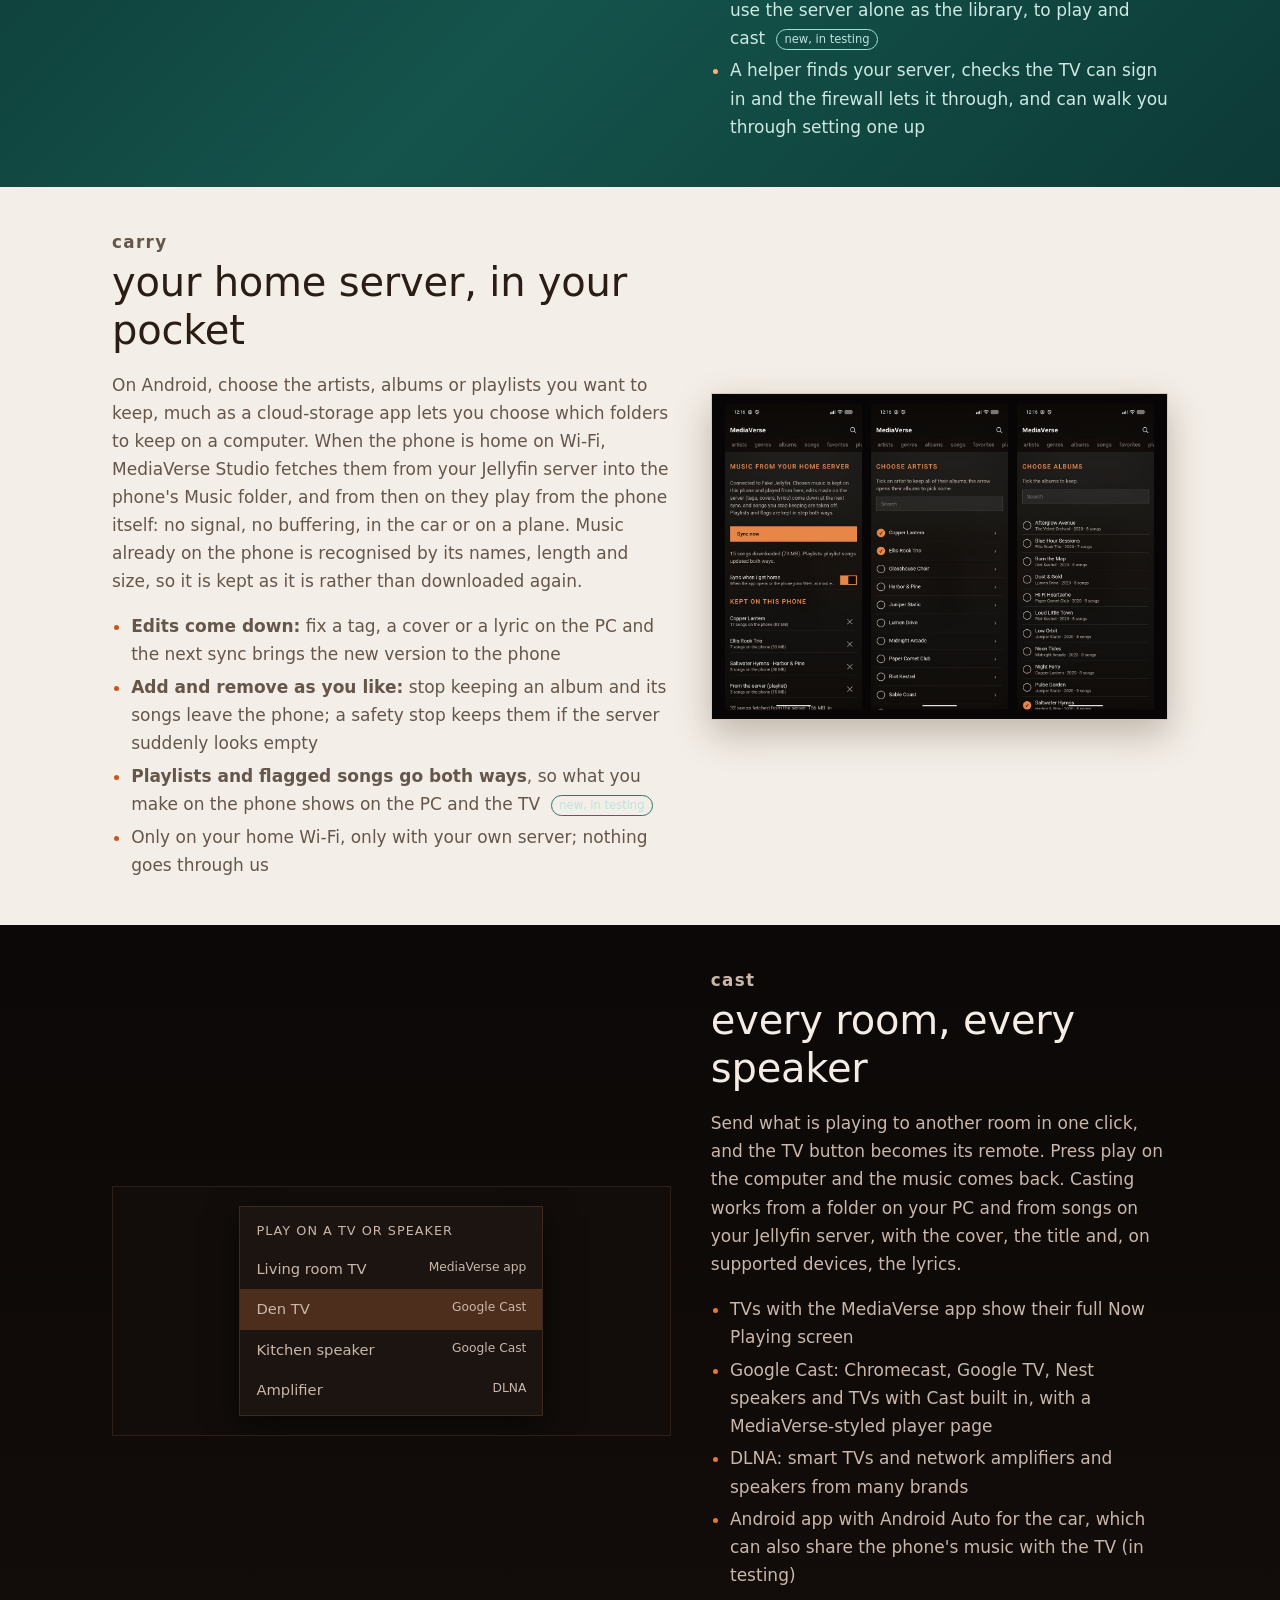
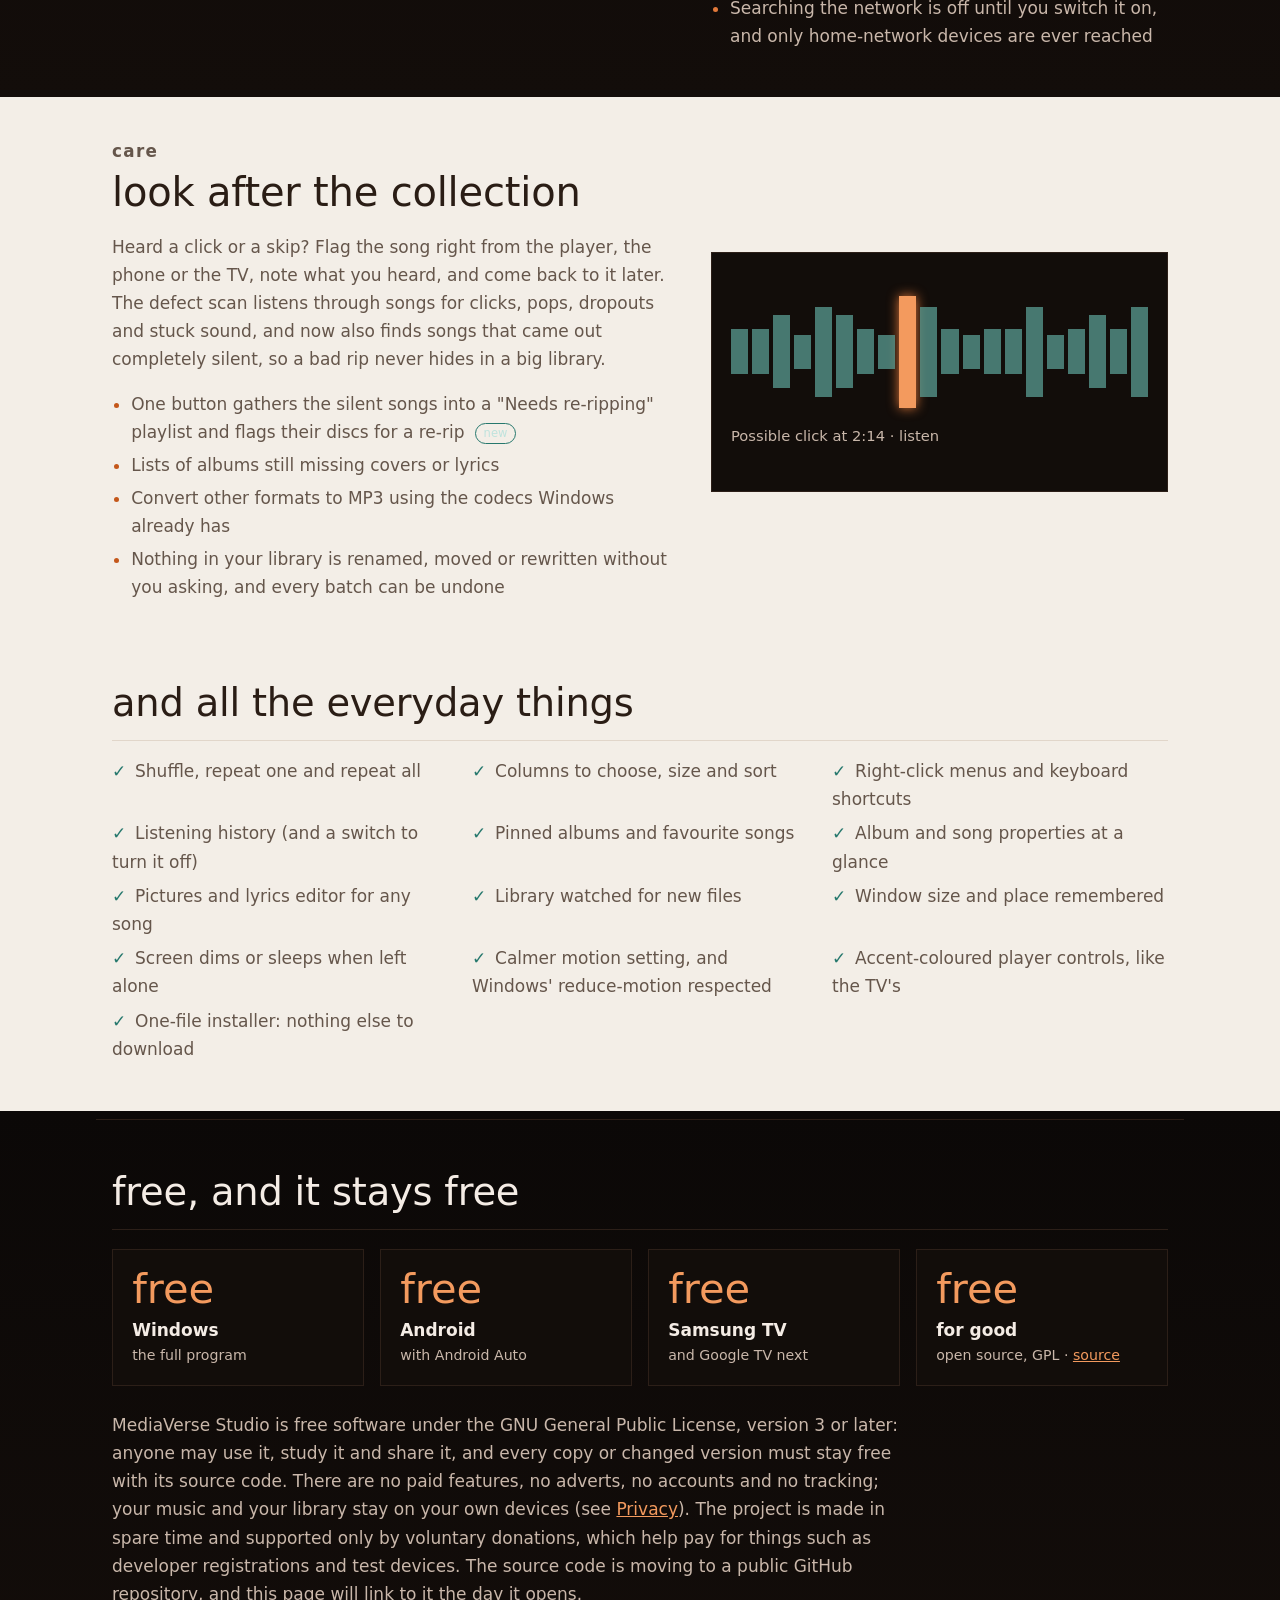
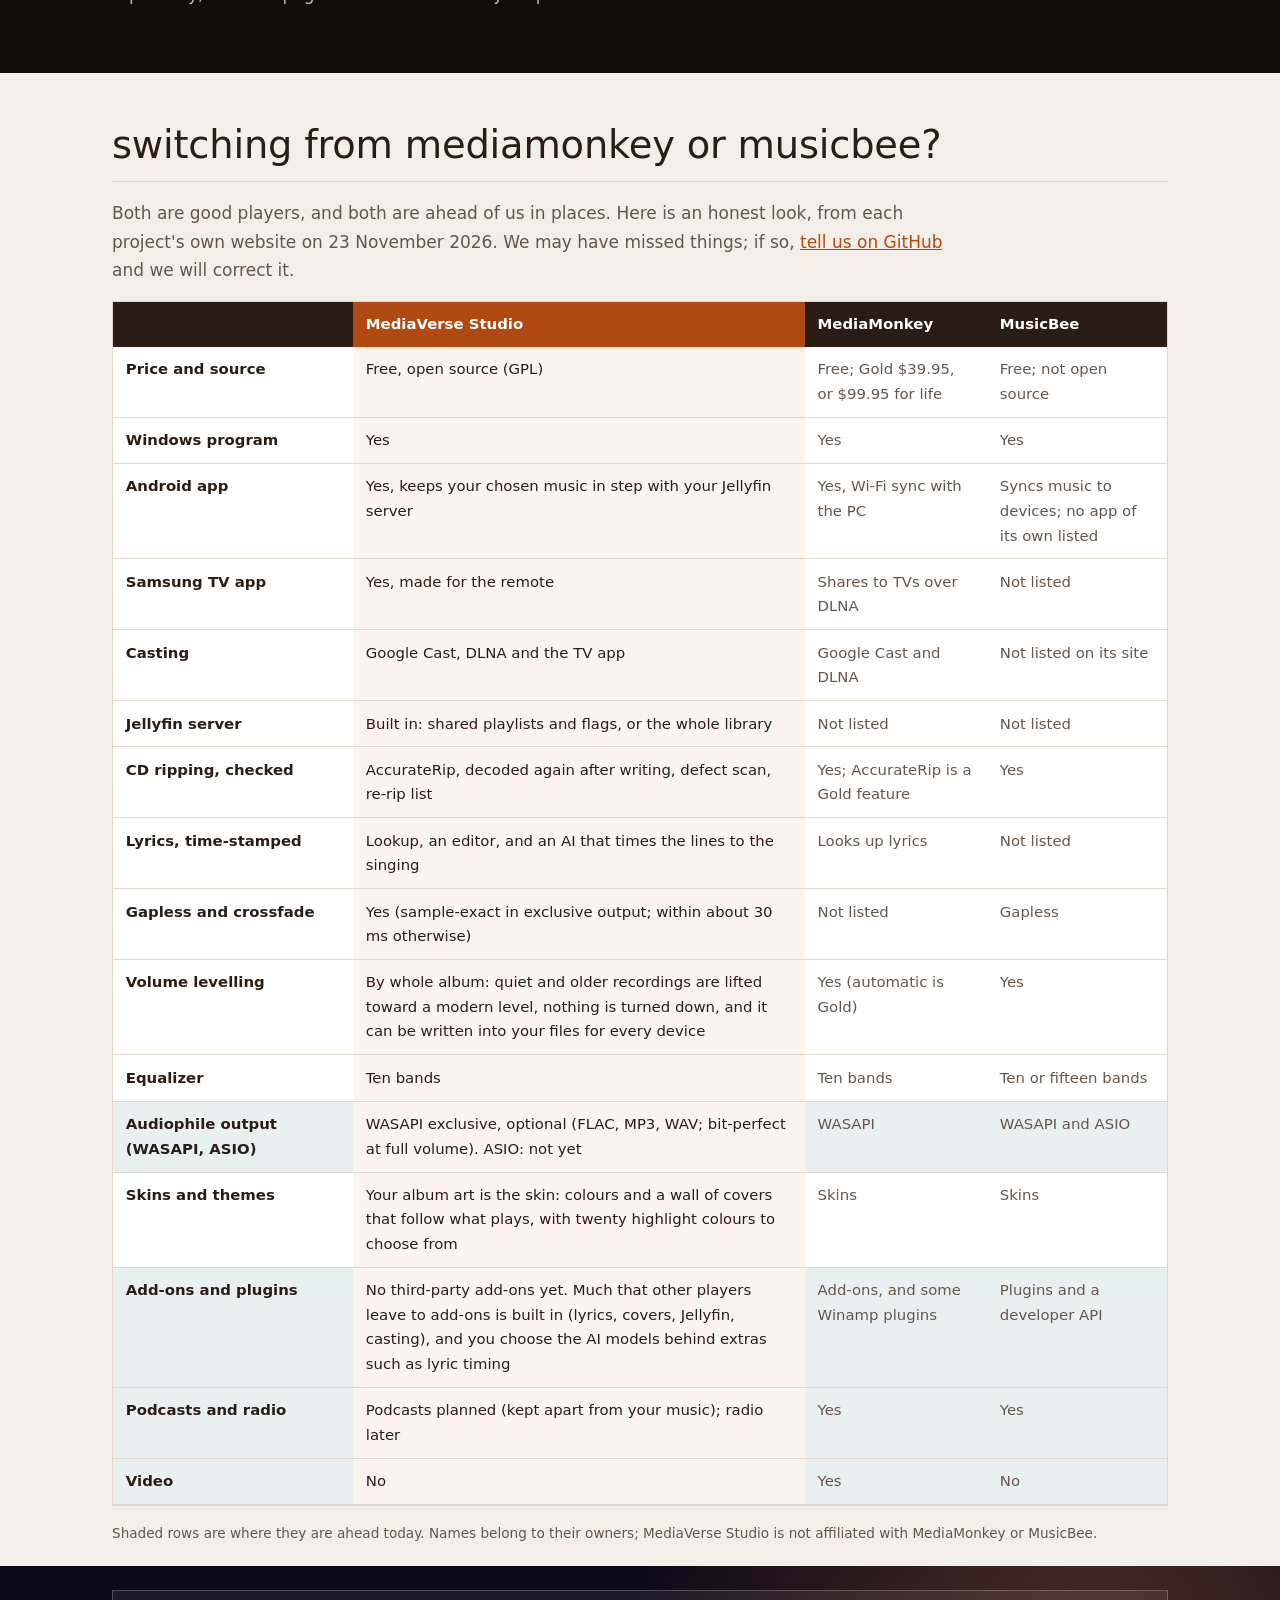
==== commit 8aa05945: "Website: a download page (installer, Android app, source, checksums) with the SignPath Foundation co" ====
--- a/index.html
+++ b/index.html
@@ -14,7 +14,7 @@
 <body>
 <header class="top"><div class="wrap">
 <a class="brand" href="./"><img src="img/emblem.png" alt="" width="46" height="32"><b>Media<span>Verse</span> Studio</b></a>
-<nav aria-label="Site"><a href="./" aria-current="page">Home</a><a href="#see">Screens</a><a href="#features">Features</a><a href="#compare">Compare</a><a href="#beta">Beta</a><a href="#status">Roadmap</a><a href="privacy.html">Privacy</a><a href="support.html">Support</a></nav>
+<nav aria-label="Site"><a href="./" aria-current="page">Home</a><a href="#see">Screens</a><a href="#features">Features</a><a href="#compare">Compare</a><a href="download.html">Download</a><a href="#beta">Beta</a><a href="#status">Roadmap</a><a href="privacy.html">Privacy</a><a href="support.html">Support</a></nav>
 </div></header>
 
 <main>
@@ -384,7 +384,7 @@
 <p>MediaVerse Studio works on real computers, phones and TVs today, and it is ready for more eyes. We are opening a beta test to people who love their music collections, and we would like you in it.</p>
 <p><b>The first public beta, 0.9.0, is out.</b> Download the Windows installer or the Android app from <a href="https://github.com/MediaVerseStudio/MediaVerse-Studio/releases/tag/v0.9.0">GitHub</a>, with the source code beside them. The Windows installer is not signed yet, so Windows asks you to choose <i>More info</i>, then <i>Run anyway</i>. Found a problem? <a href="https://github.com/MediaVerseStudio/MediaVerse-Studio/issues/new/choose">Tell us on GitHub</a>.</p>
 <p class="cta" style="justify-content:flex-start"><a class="button" href="https://github.com/MediaVerseStudio/MediaVerse-Studio/releases/tag/v0.9.0">Download the beta from GitHub</a><a class="button ghost" href="https://github.com/MediaVerseStudio/MediaVerse-Studio/issues/new/choose">Report a problem or ask a question</a></p>
-<p class="beta-note"><small>Windows 11 installer and Android app, free, with the source code beside them.</small></p>
+<p class="beta-note"><small>Windows 11 installer and Android app, free, with the source code beside them. The <a href="download.html">download page</a> has the checksums and the code signing policy.</small></p>
 
 <div class="beta-grid">
 <div><h3>What you get</h3><ul>
@@ -459,7 +459,7 @@
 
 <footer class="foot"><div class="wrap">
 <p>MediaVerse Studio is free software under the GNU GPL, version 3 or later. No ads, no tracking. Screenshots show an invented demo library.</p>
-<p><a href="https://github.com/MediaVerseStudio/MediaVerse-Studio">Source on GitHub</a> · <a href="privacy.html">Privacy</a> · <a href="support.html">Support</a> · <a href="https://github.com/MediaVerseStudio/MediaVerse-Studio/issues">Questions and problems</a></p>
+<p><a href="https://github.com/MediaVerseStudio/MediaVerse-Studio">Source on GitHub</a> · <a href="download.html">Download</a> · <a href="privacy.html">Privacy</a> · <a href="support.html">Support</a> · <a href="https://github.com/MediaVerseStudio/MediaVerse-Studio/issues">Questions and problems</a></p>
 </div></footer>
 </body>
 </html>
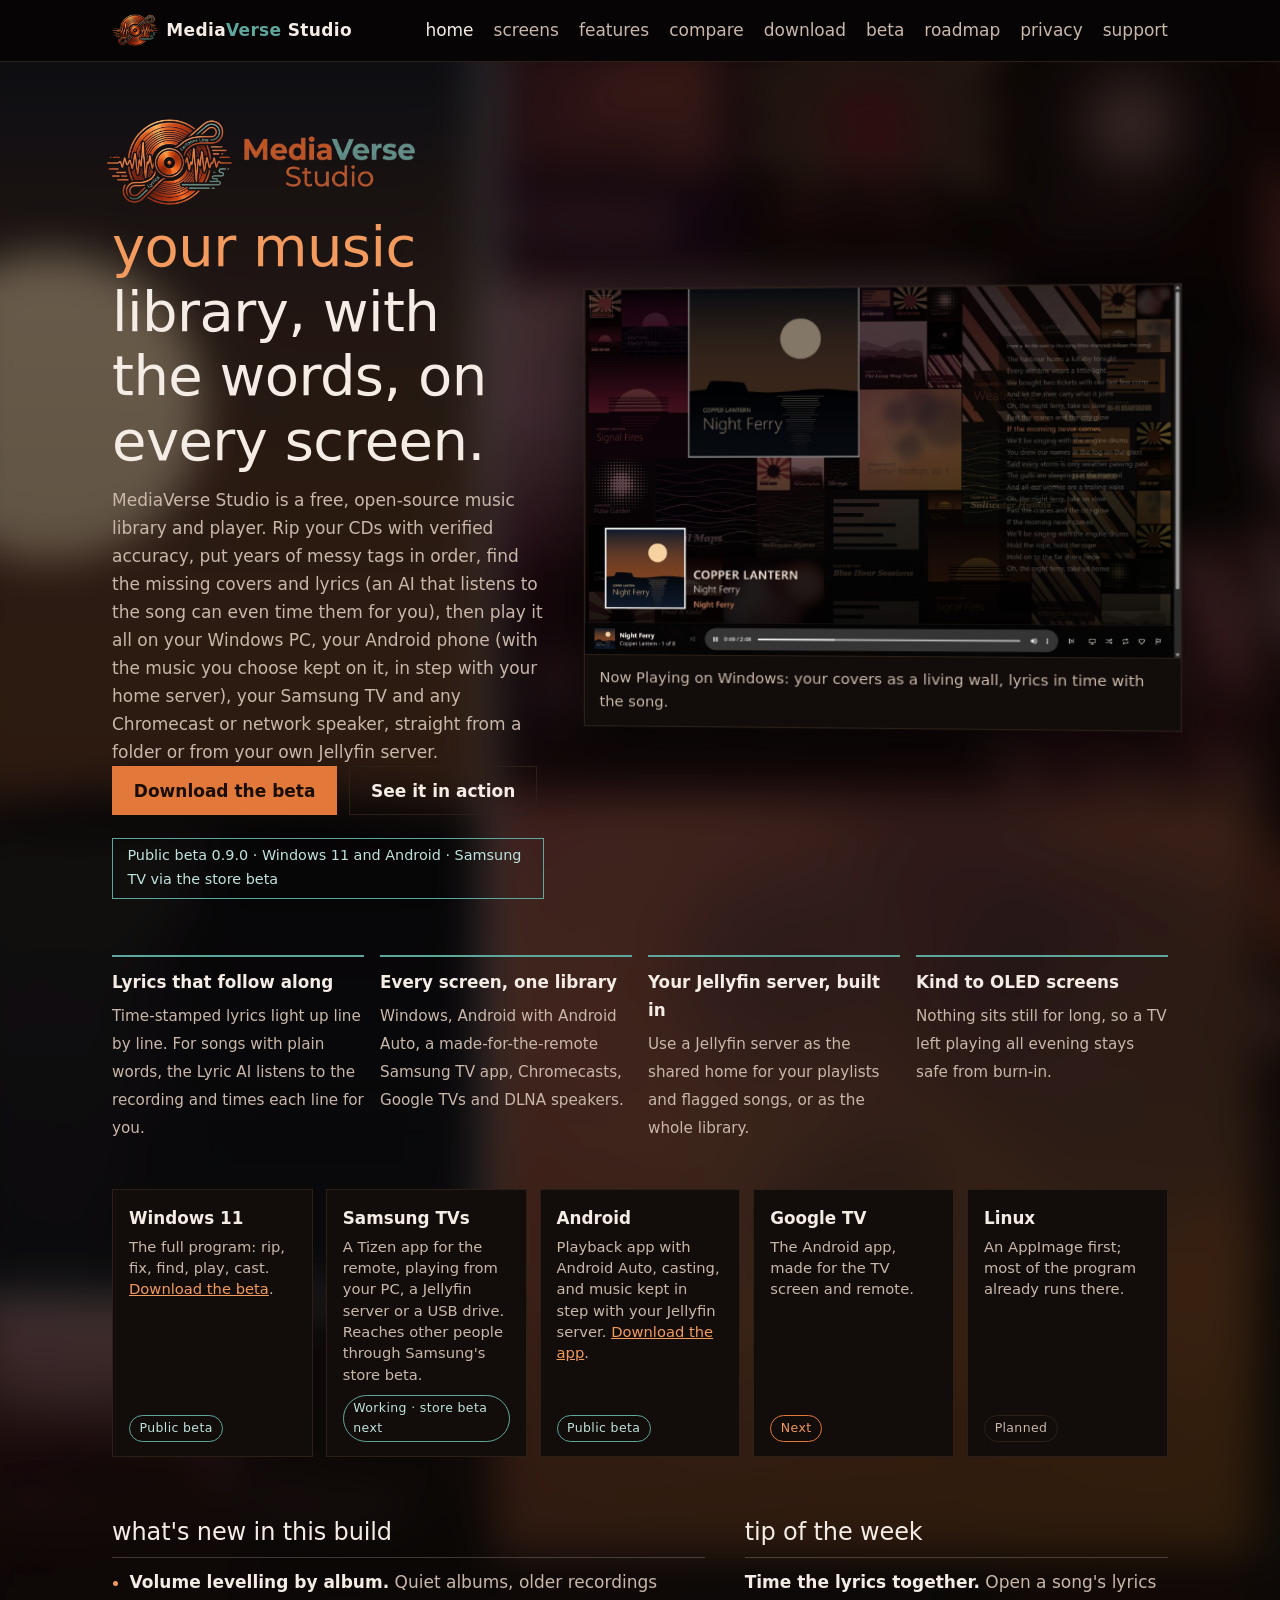
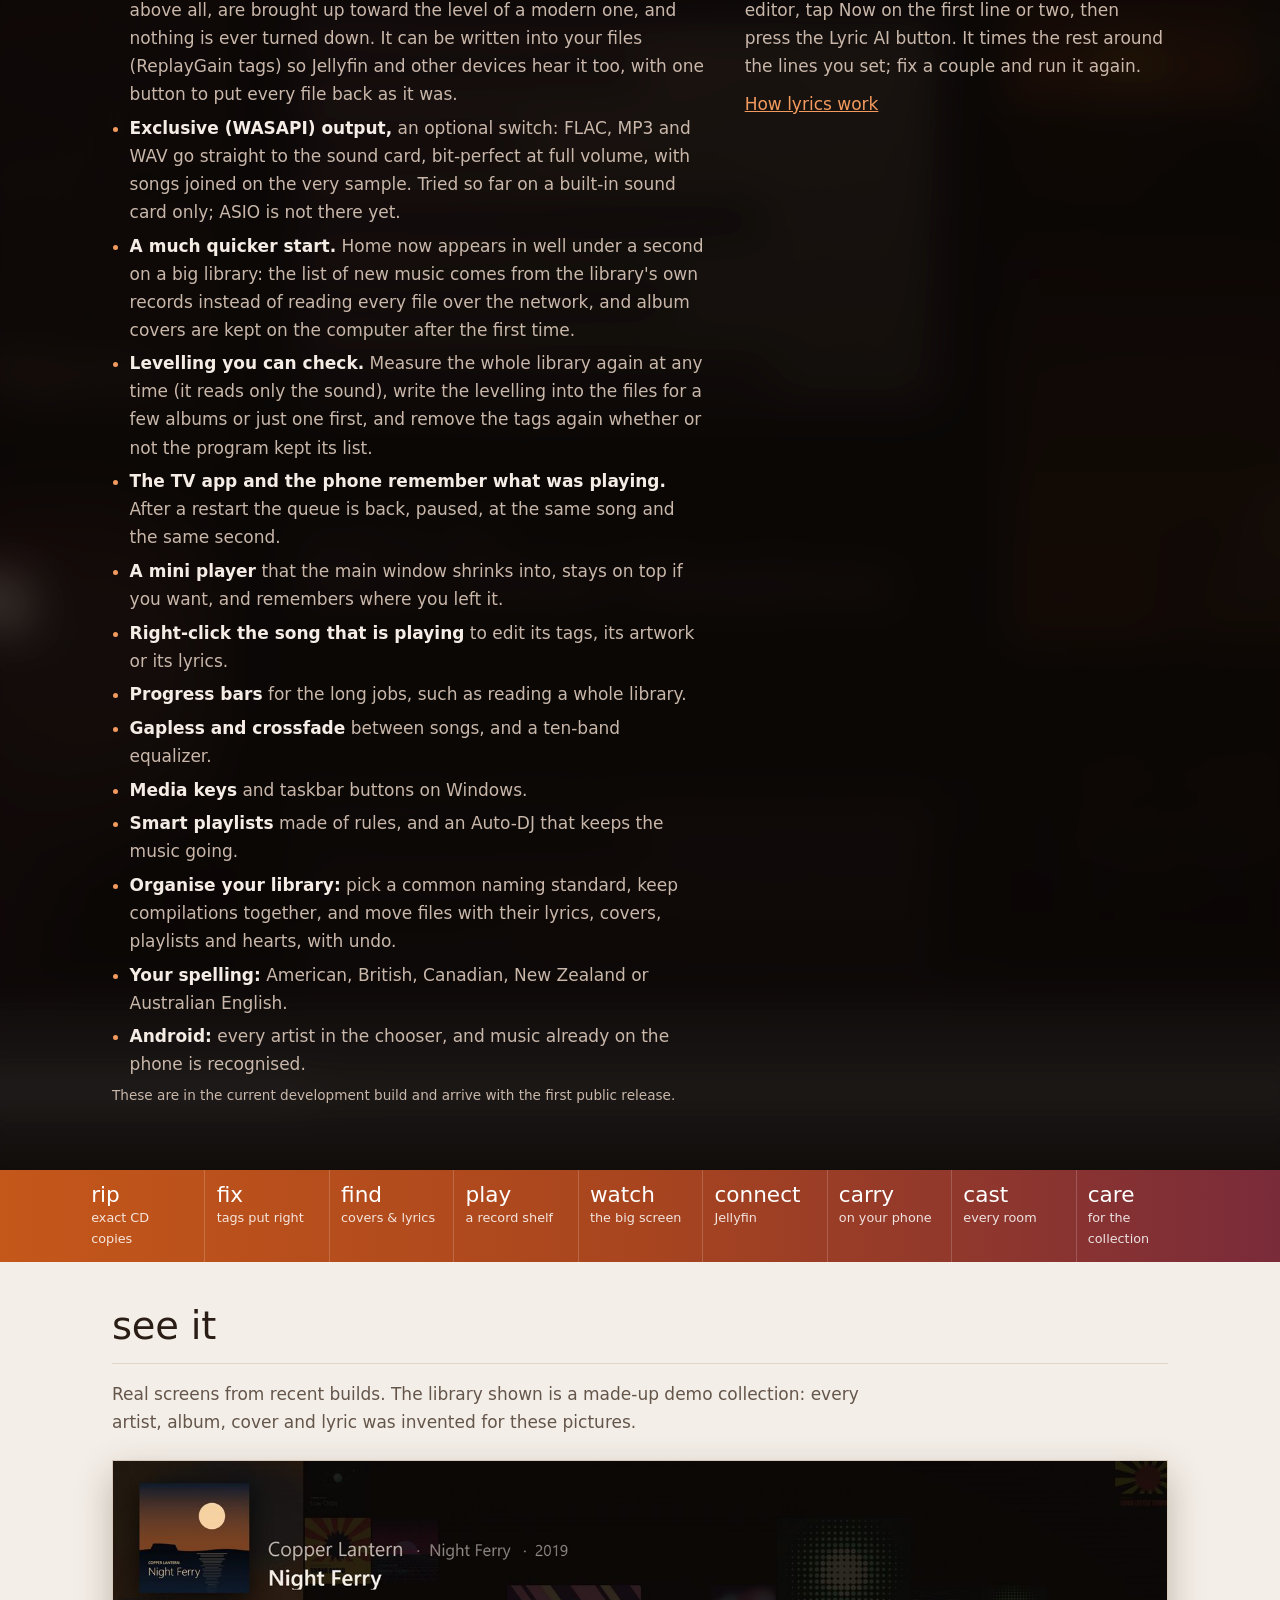
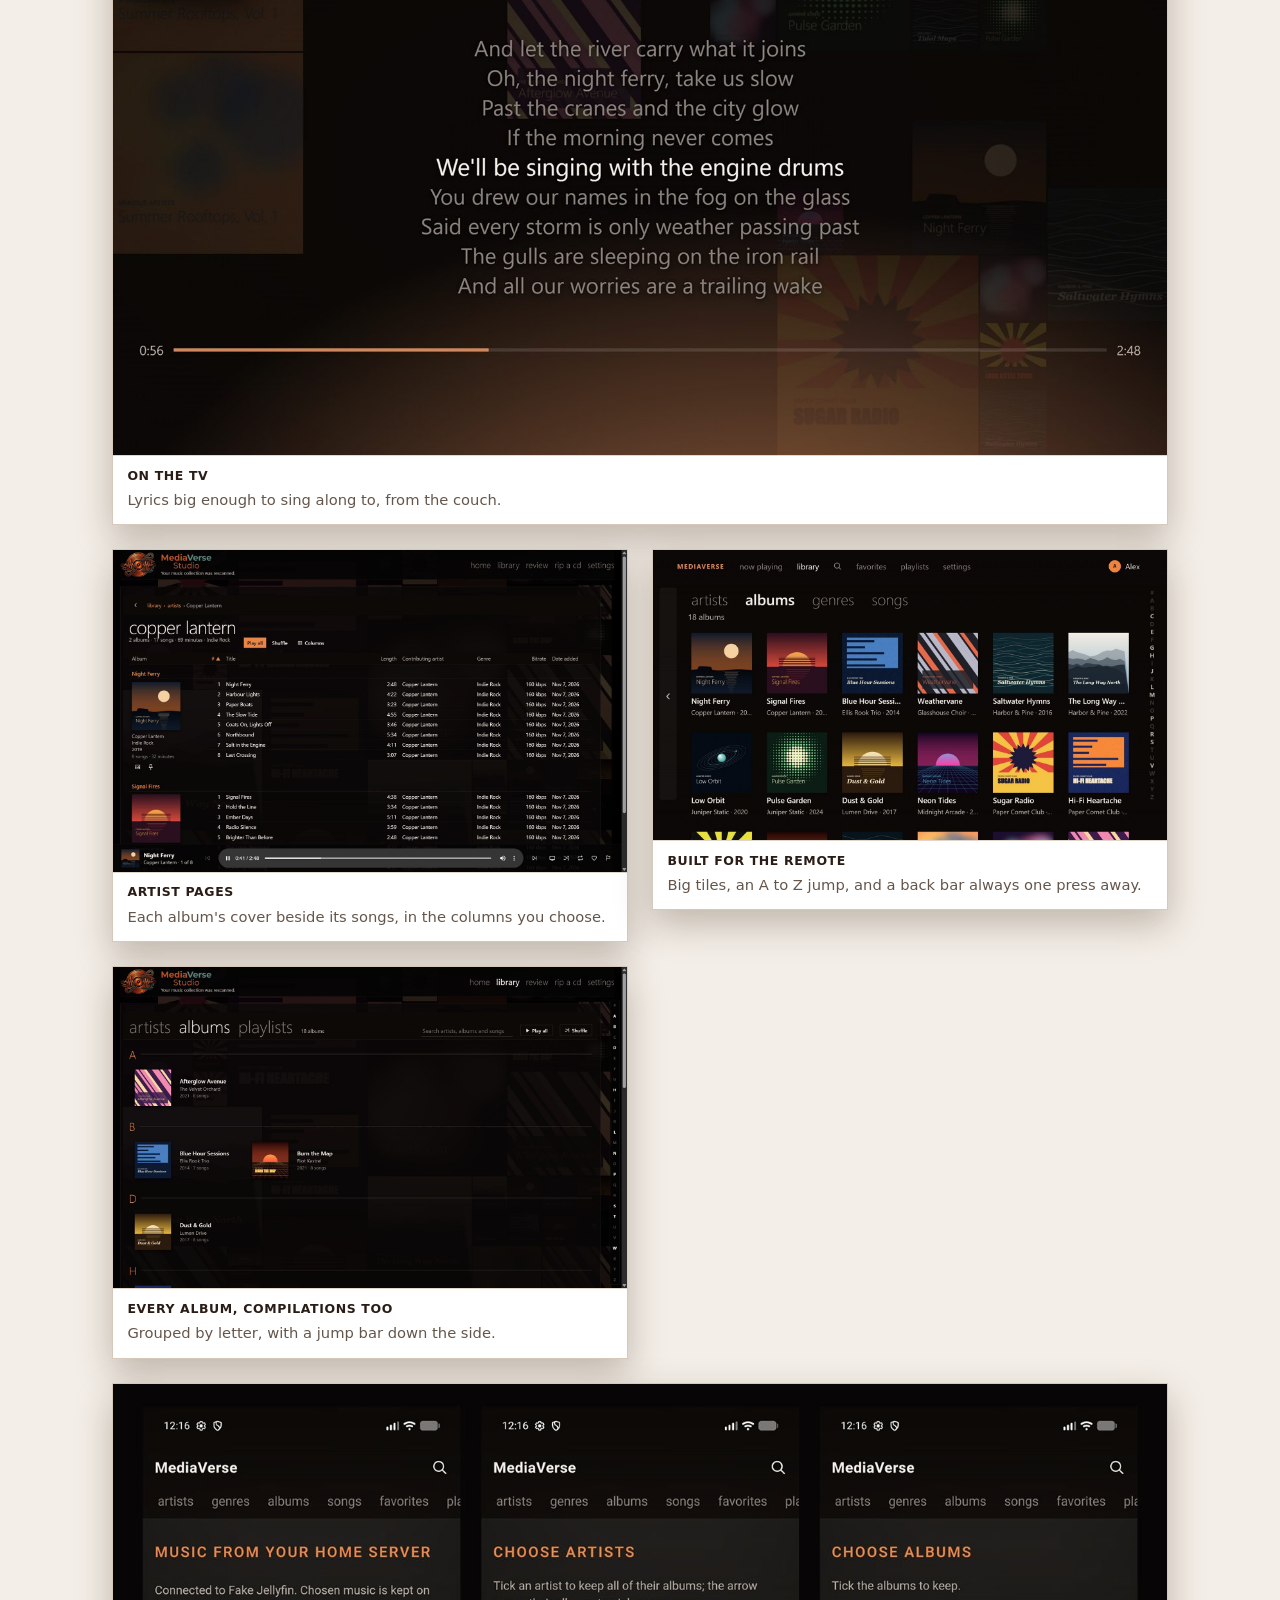
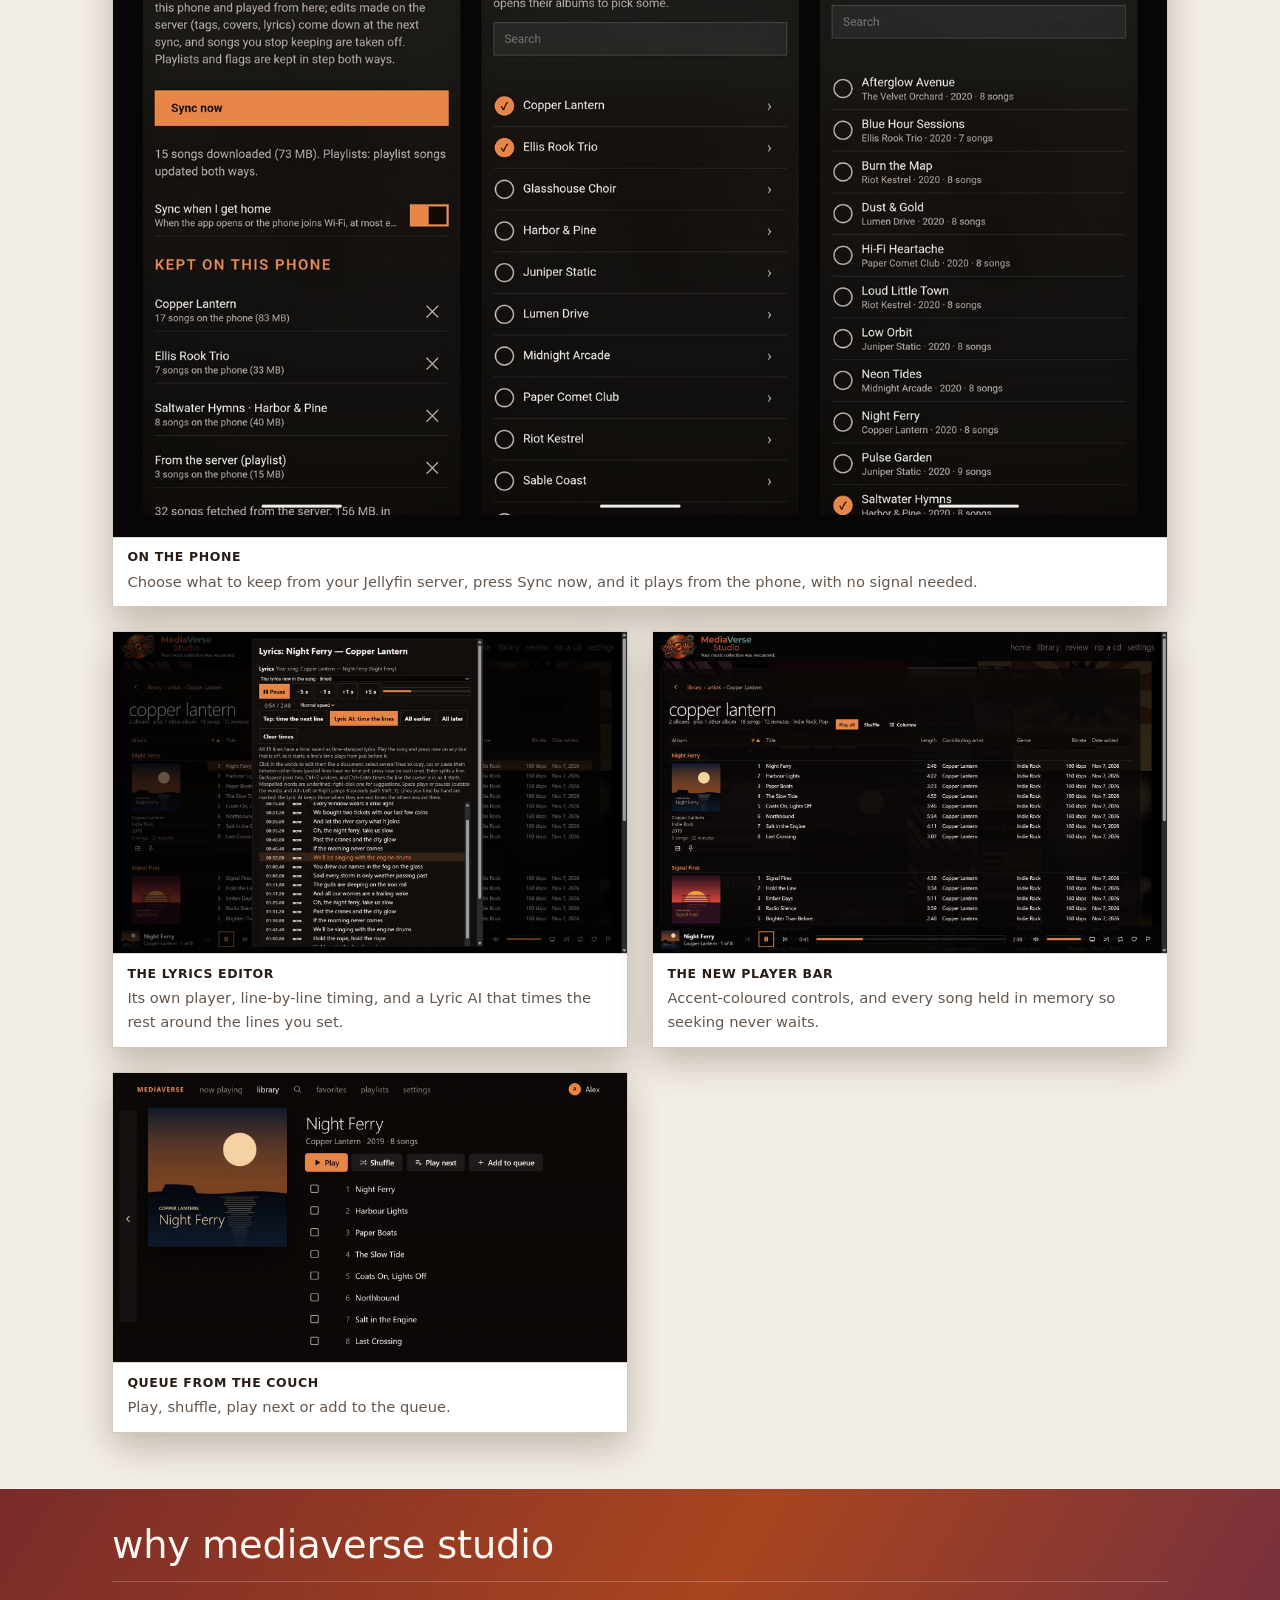
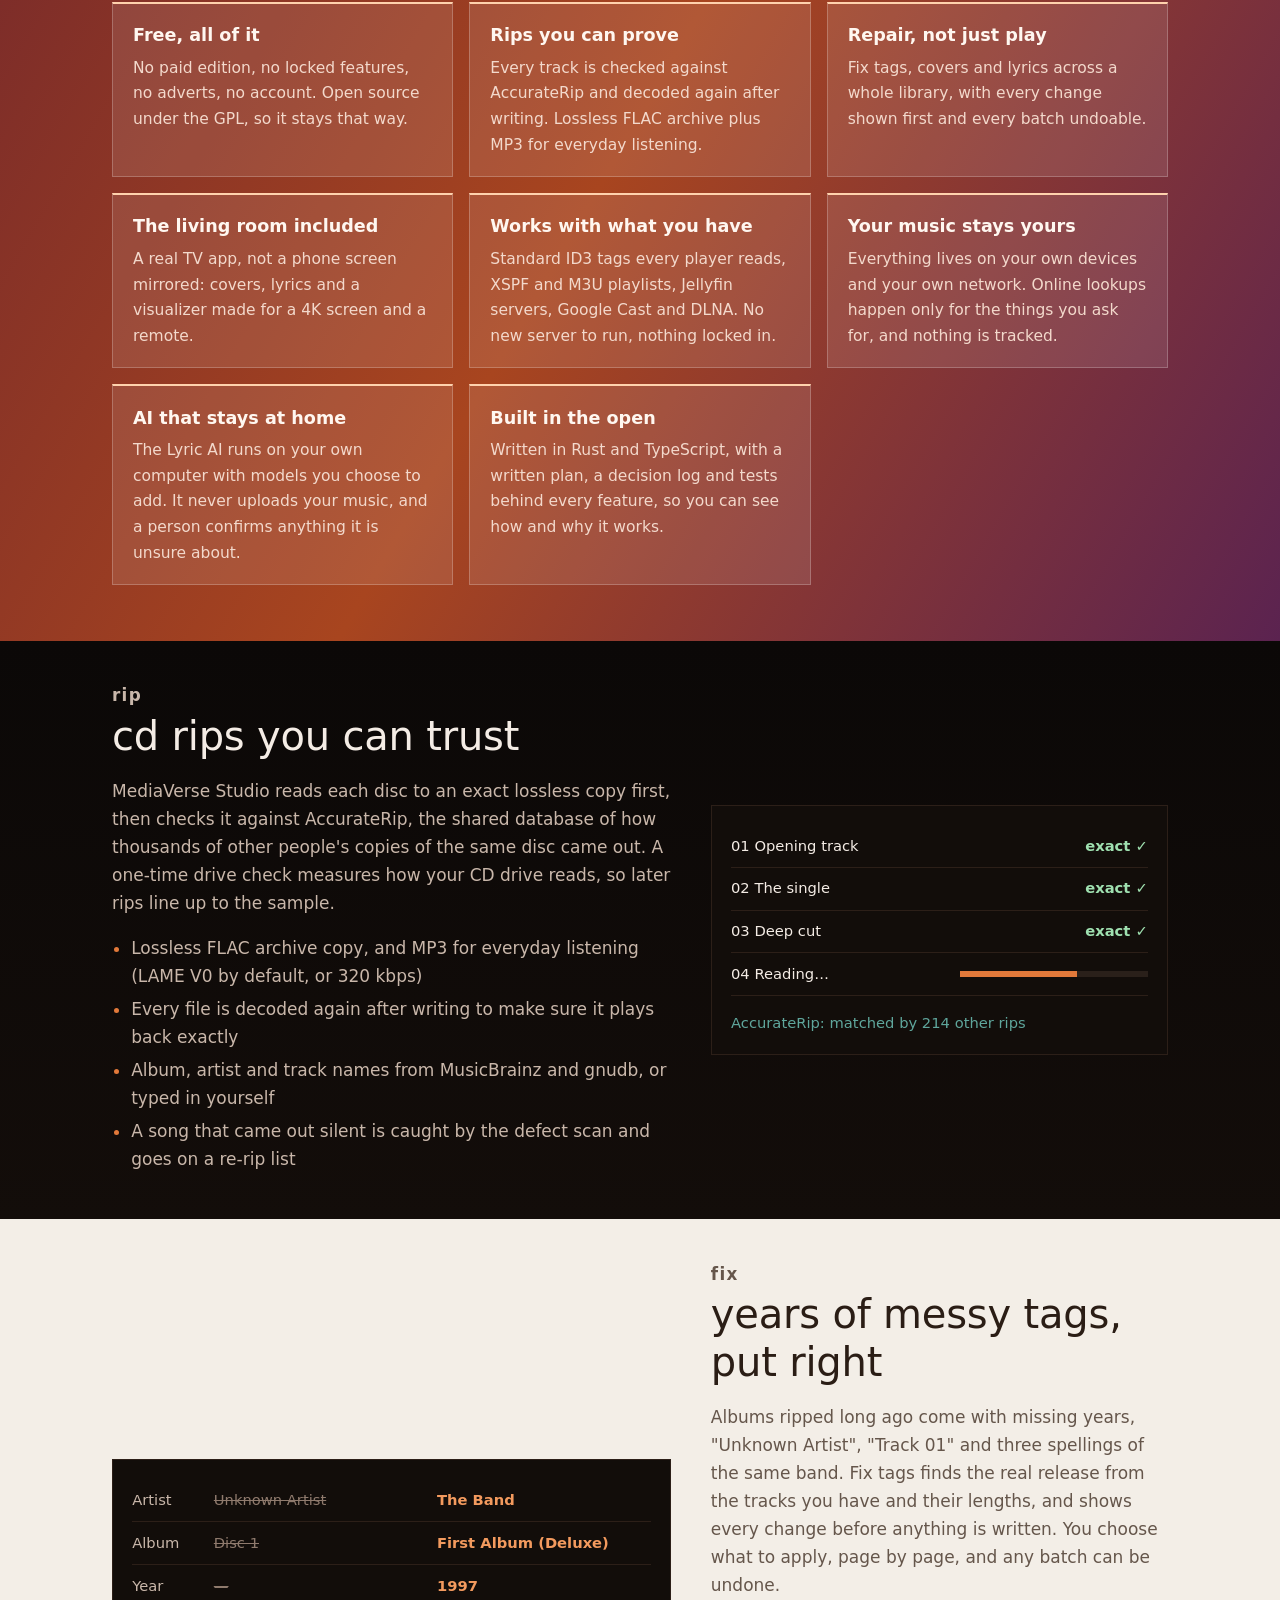
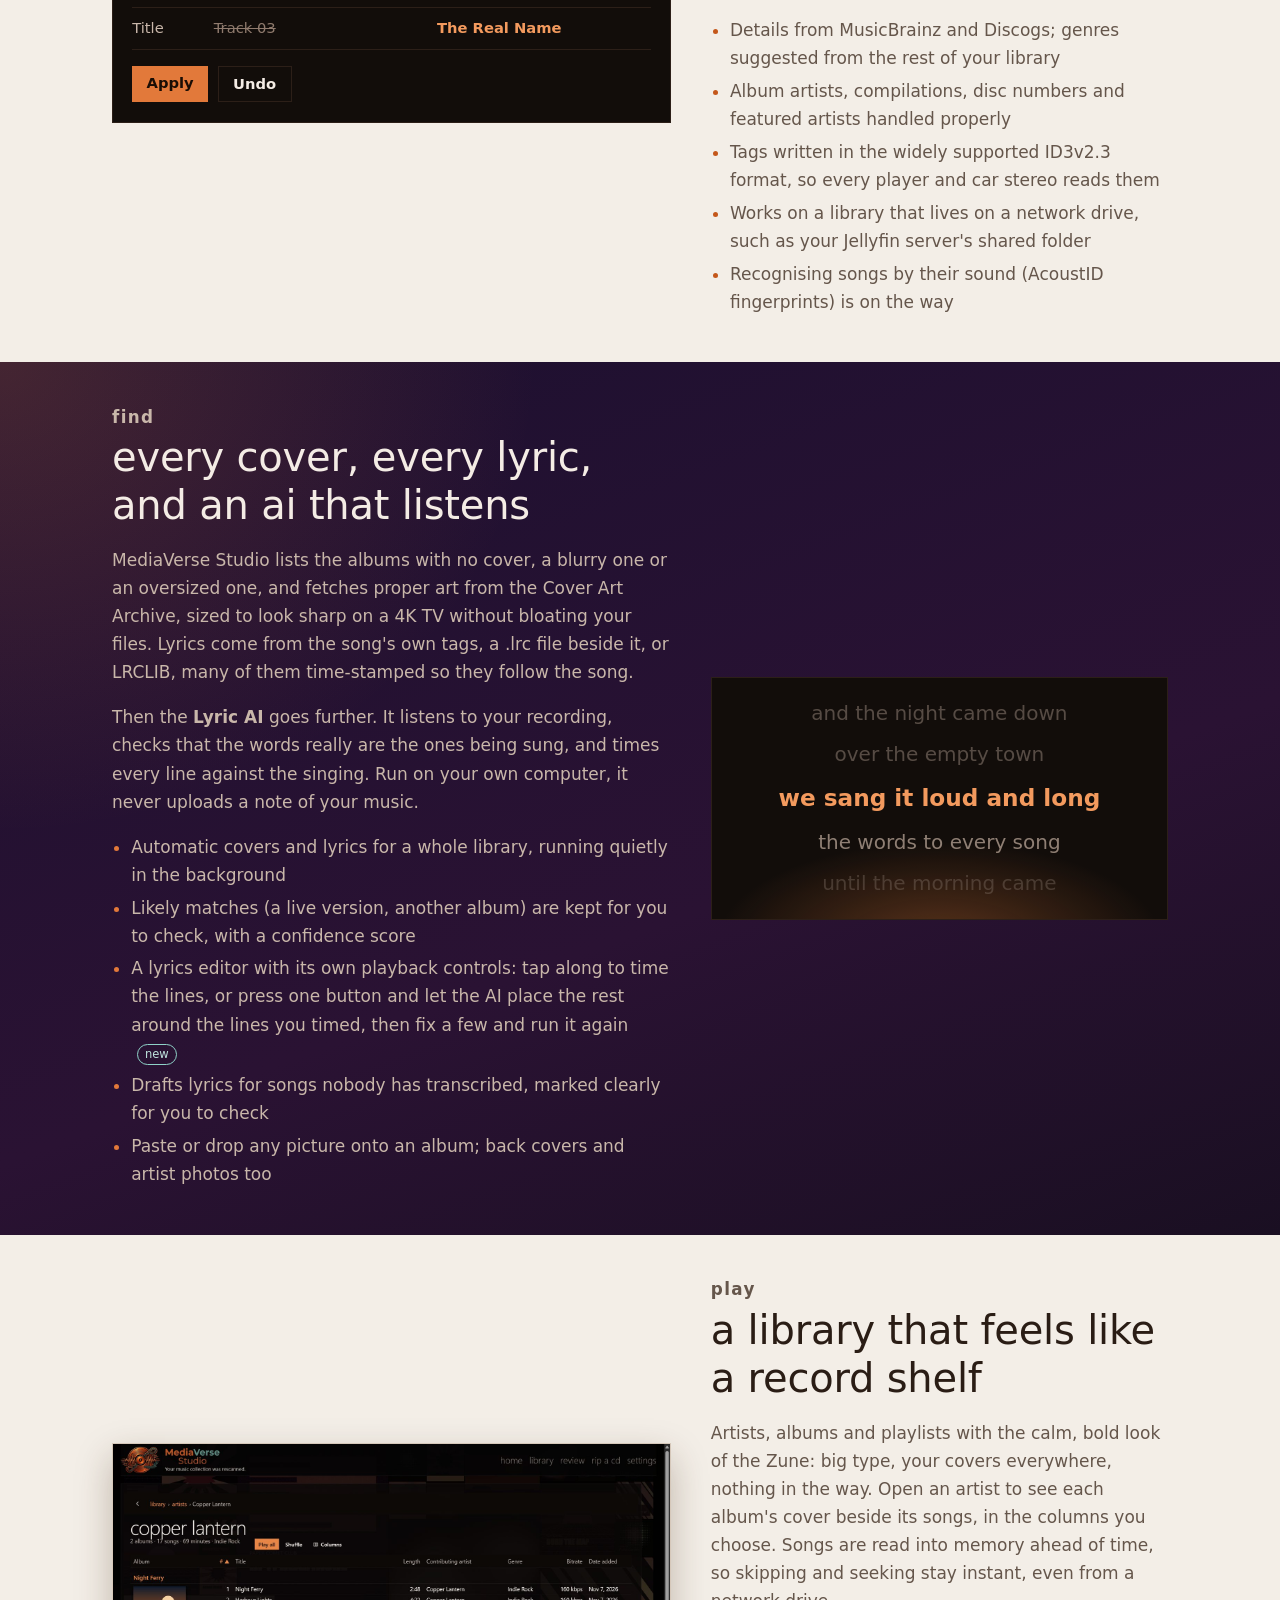
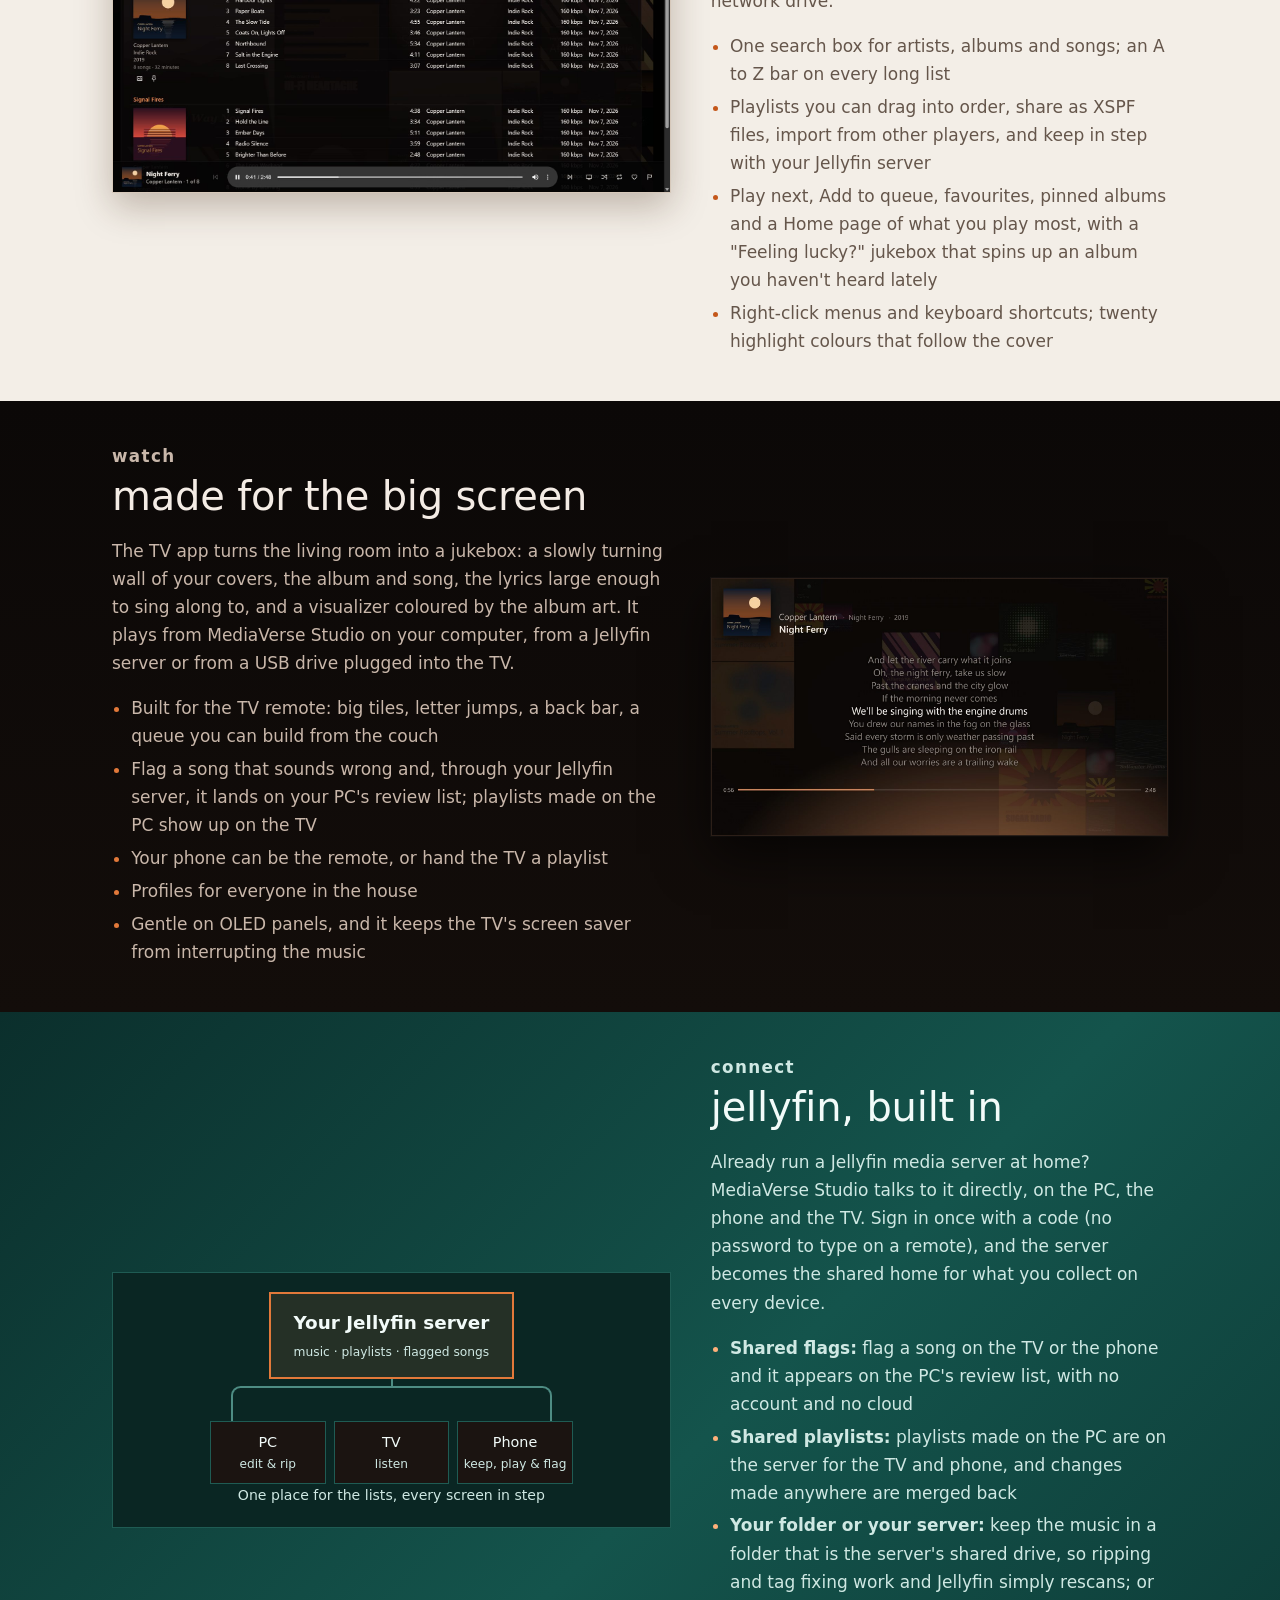
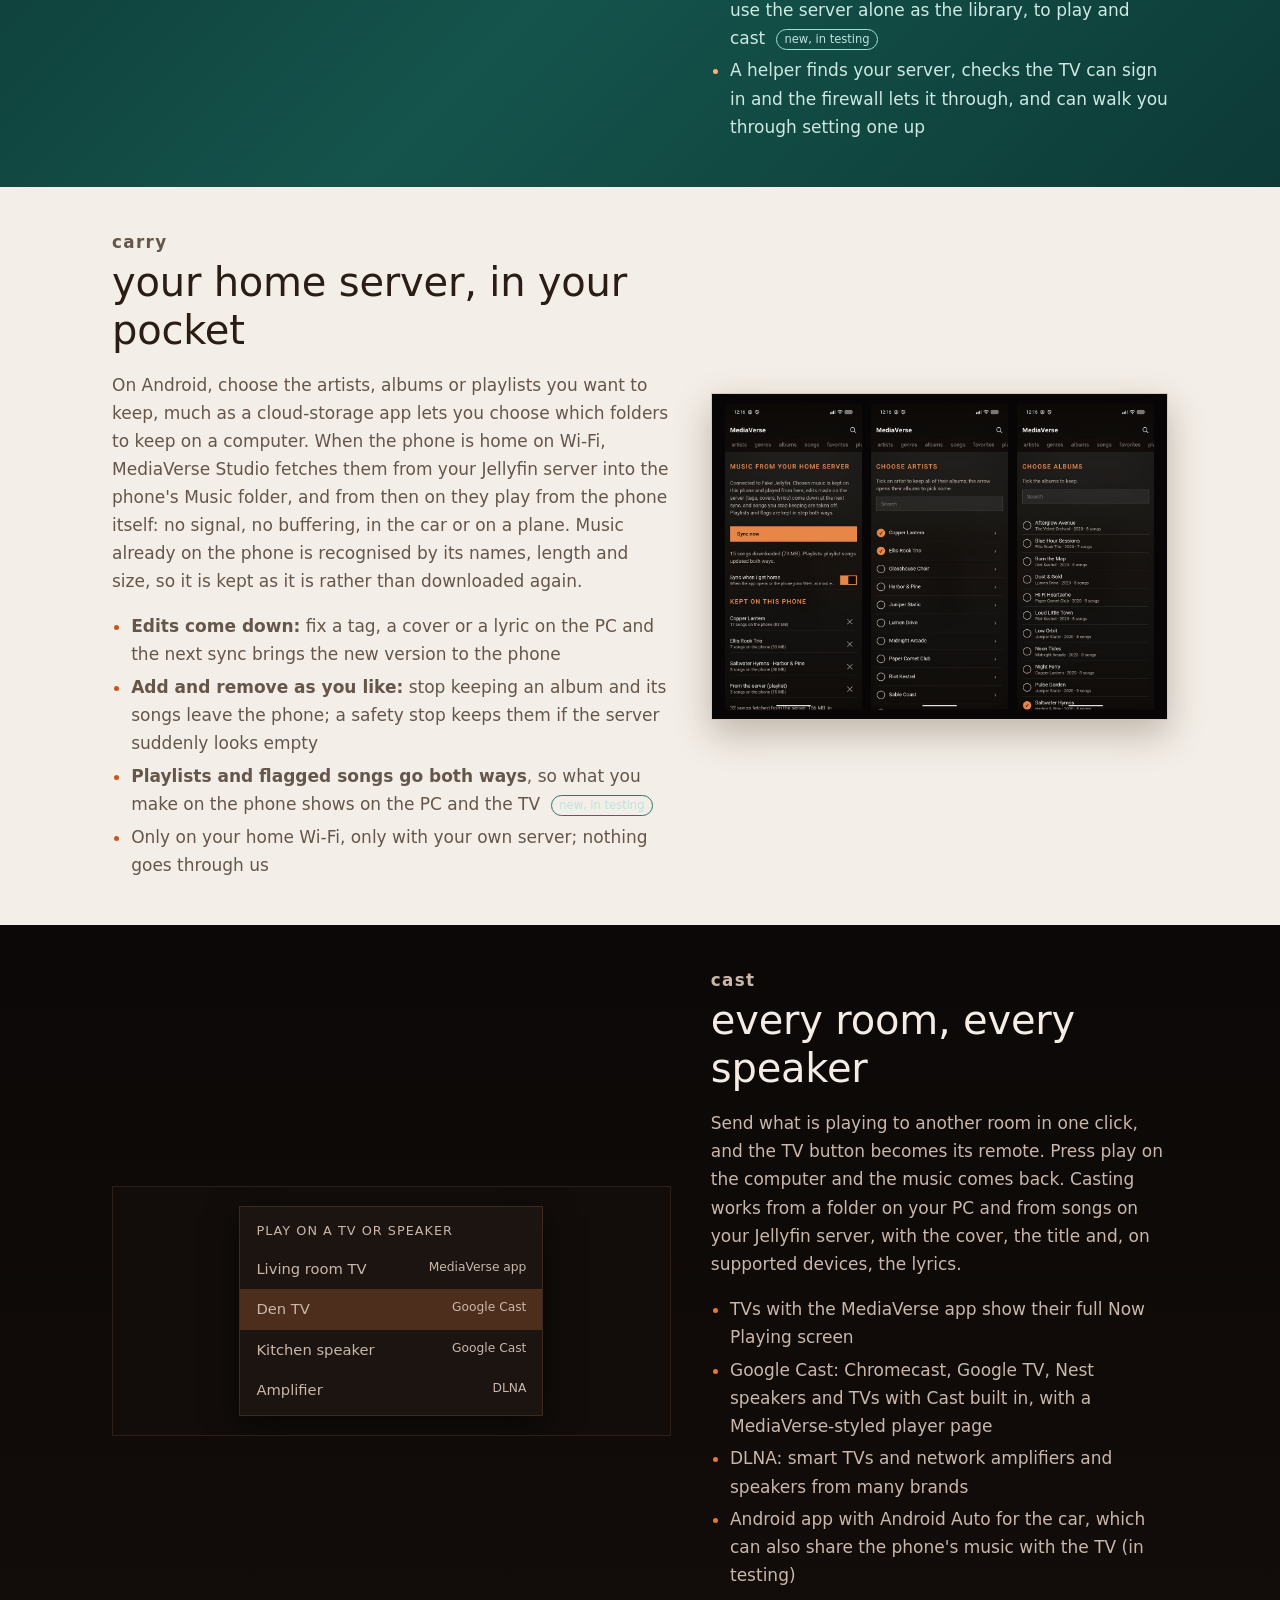
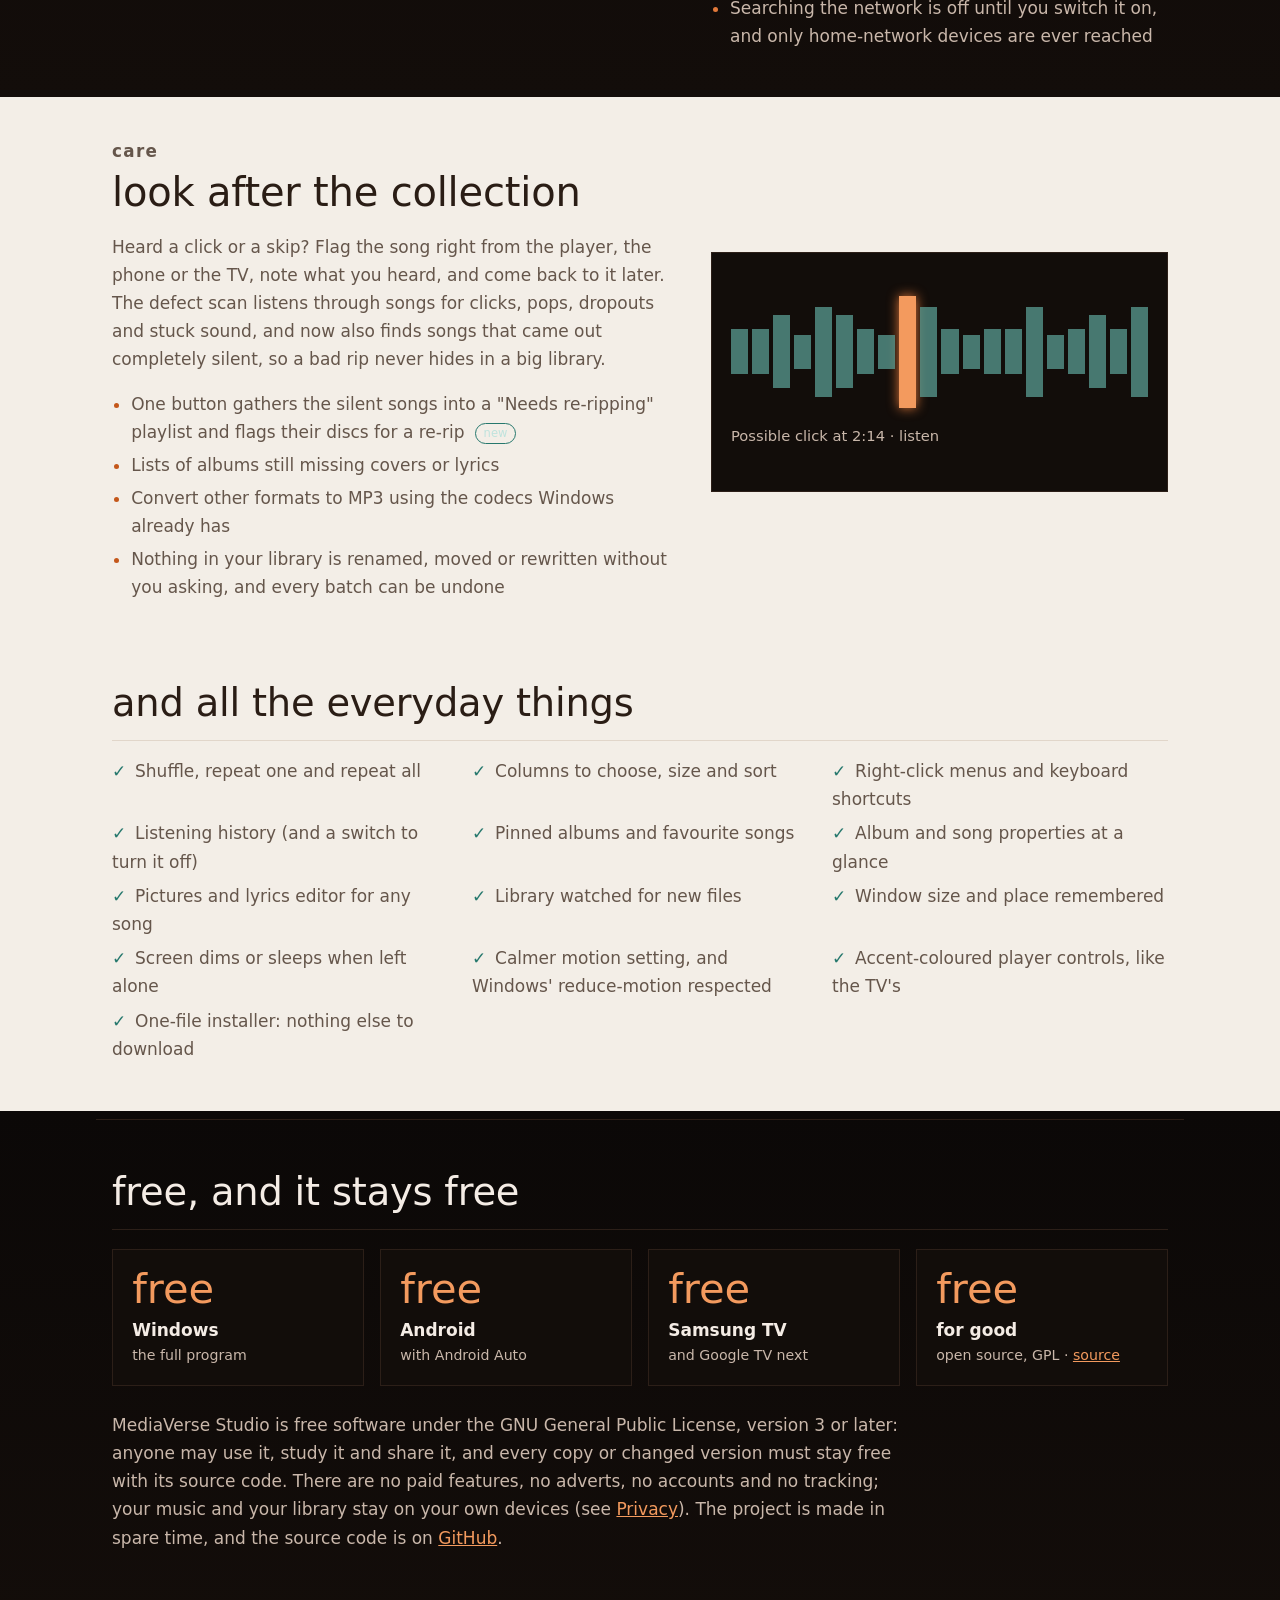
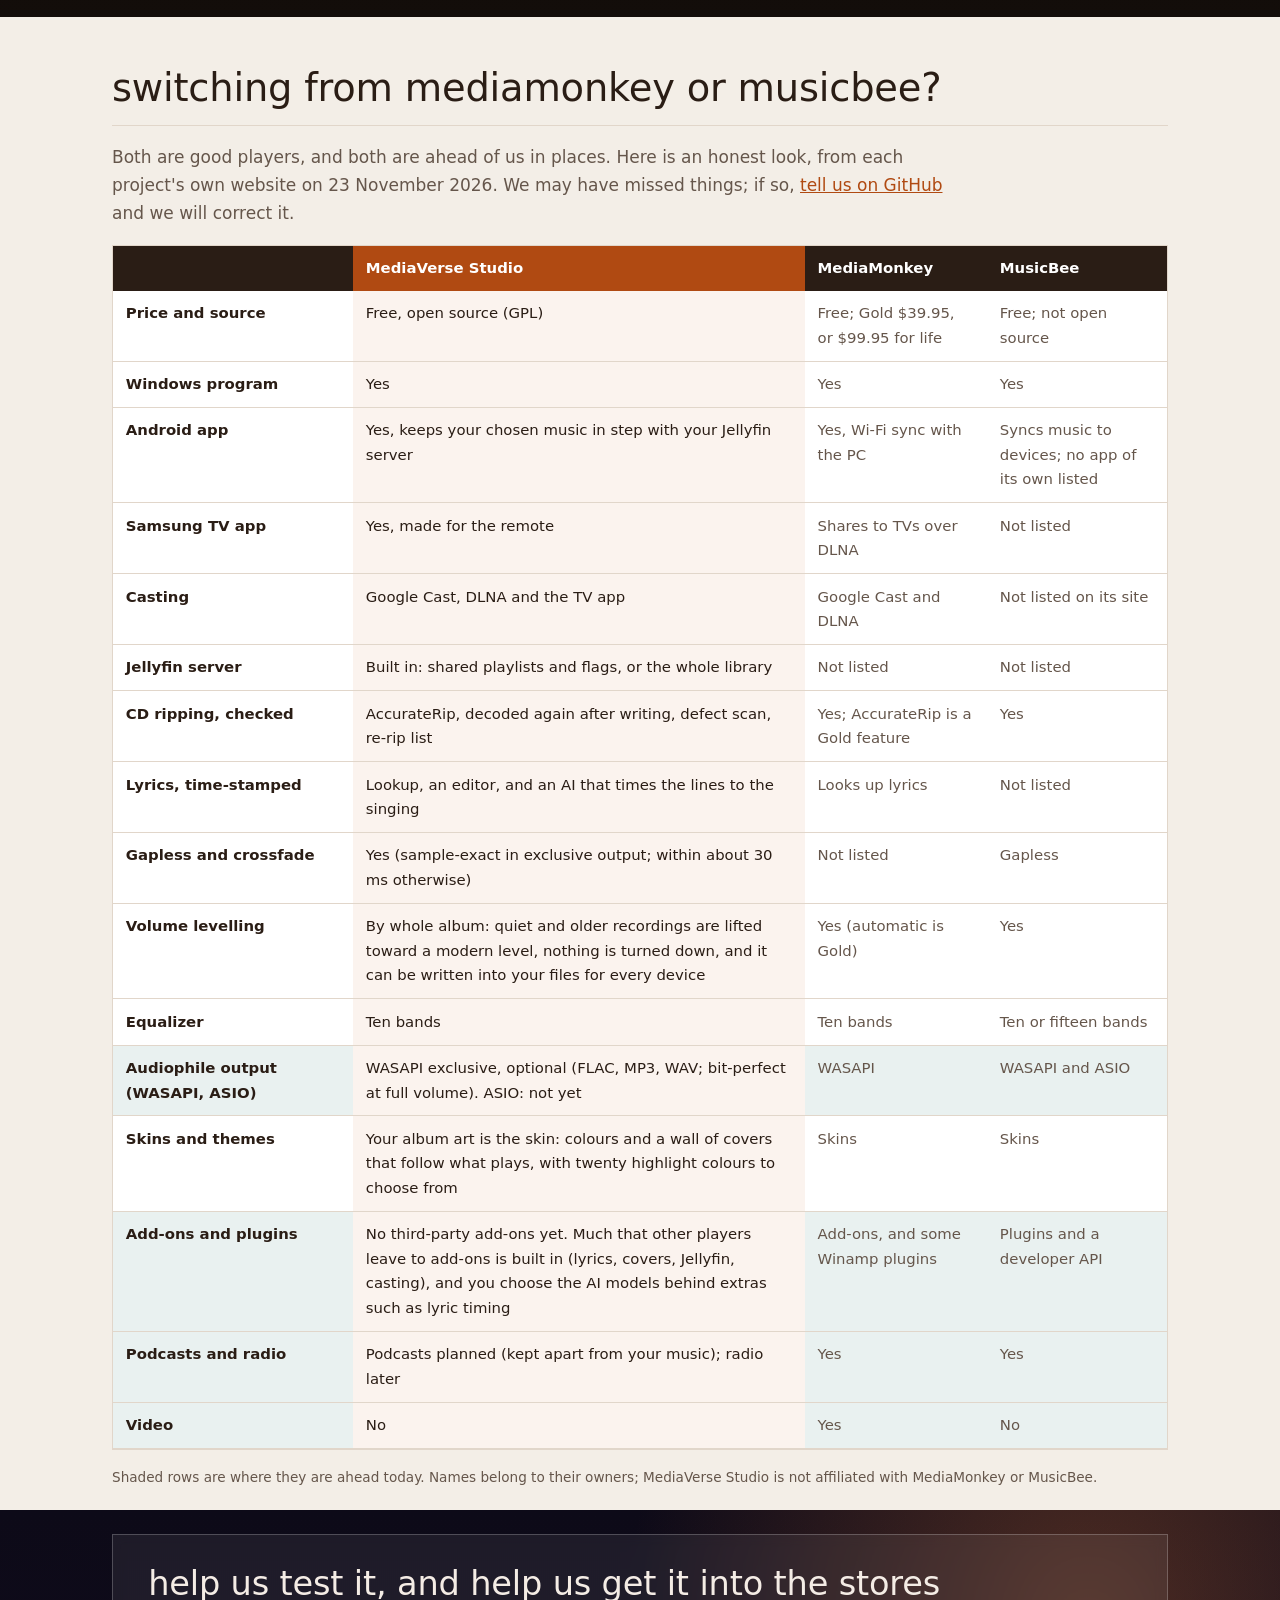
==== commit 87878938: "Website: no donation text (none is set up), the source is on GitHub, thanks to Jason Williams for th" ====
--- a/index.html
+++ b/index.html
@@ -346,7 +346,7 @@
 <div><b>free</b><span>Samsung TV</span><small>and Google TV next</small></div>
 <div><b>free</b><span>for good</span><small>open source, GPL · <a href="https://github.com/MediaVerseStudio/MediaVerse-Studio">source</a></small></div>
 </div>
-<p>MediaVerse Studio is free software under the GNU General Public License, version 3 or later: anyone may use it, study it and share it, and every copy or changed version must stay free with its source code. There are no paid features, no adverts, no accounts and no tracking; your music and your library stay on your own devices (see <a href="privacy.html">Privacy</a>). The project is made in spare time and supported only by voluntary donations, which help pay for things such as developer registrations and test devices. The source code is moving to a public GitHub repository, and this page will link to it the day it opens.</p>
+<p>MediaVerse Studio is free software under the GNU General Public License, version 3 or later: anyone may use it, study it and share it, and every copy or changed version must stay free with its source code. There are no paid features, no adverts, no accounts and no tracking; your music and your library stay on your own devices (see <a href="privacy.html">Privacy</a>). The project is made in spare time, and the source code is on <a href="https://github.com/MediaVerseStudio/MediaVerse-Studio">GitHub</a>.</p>
 </section>
 </div>
 
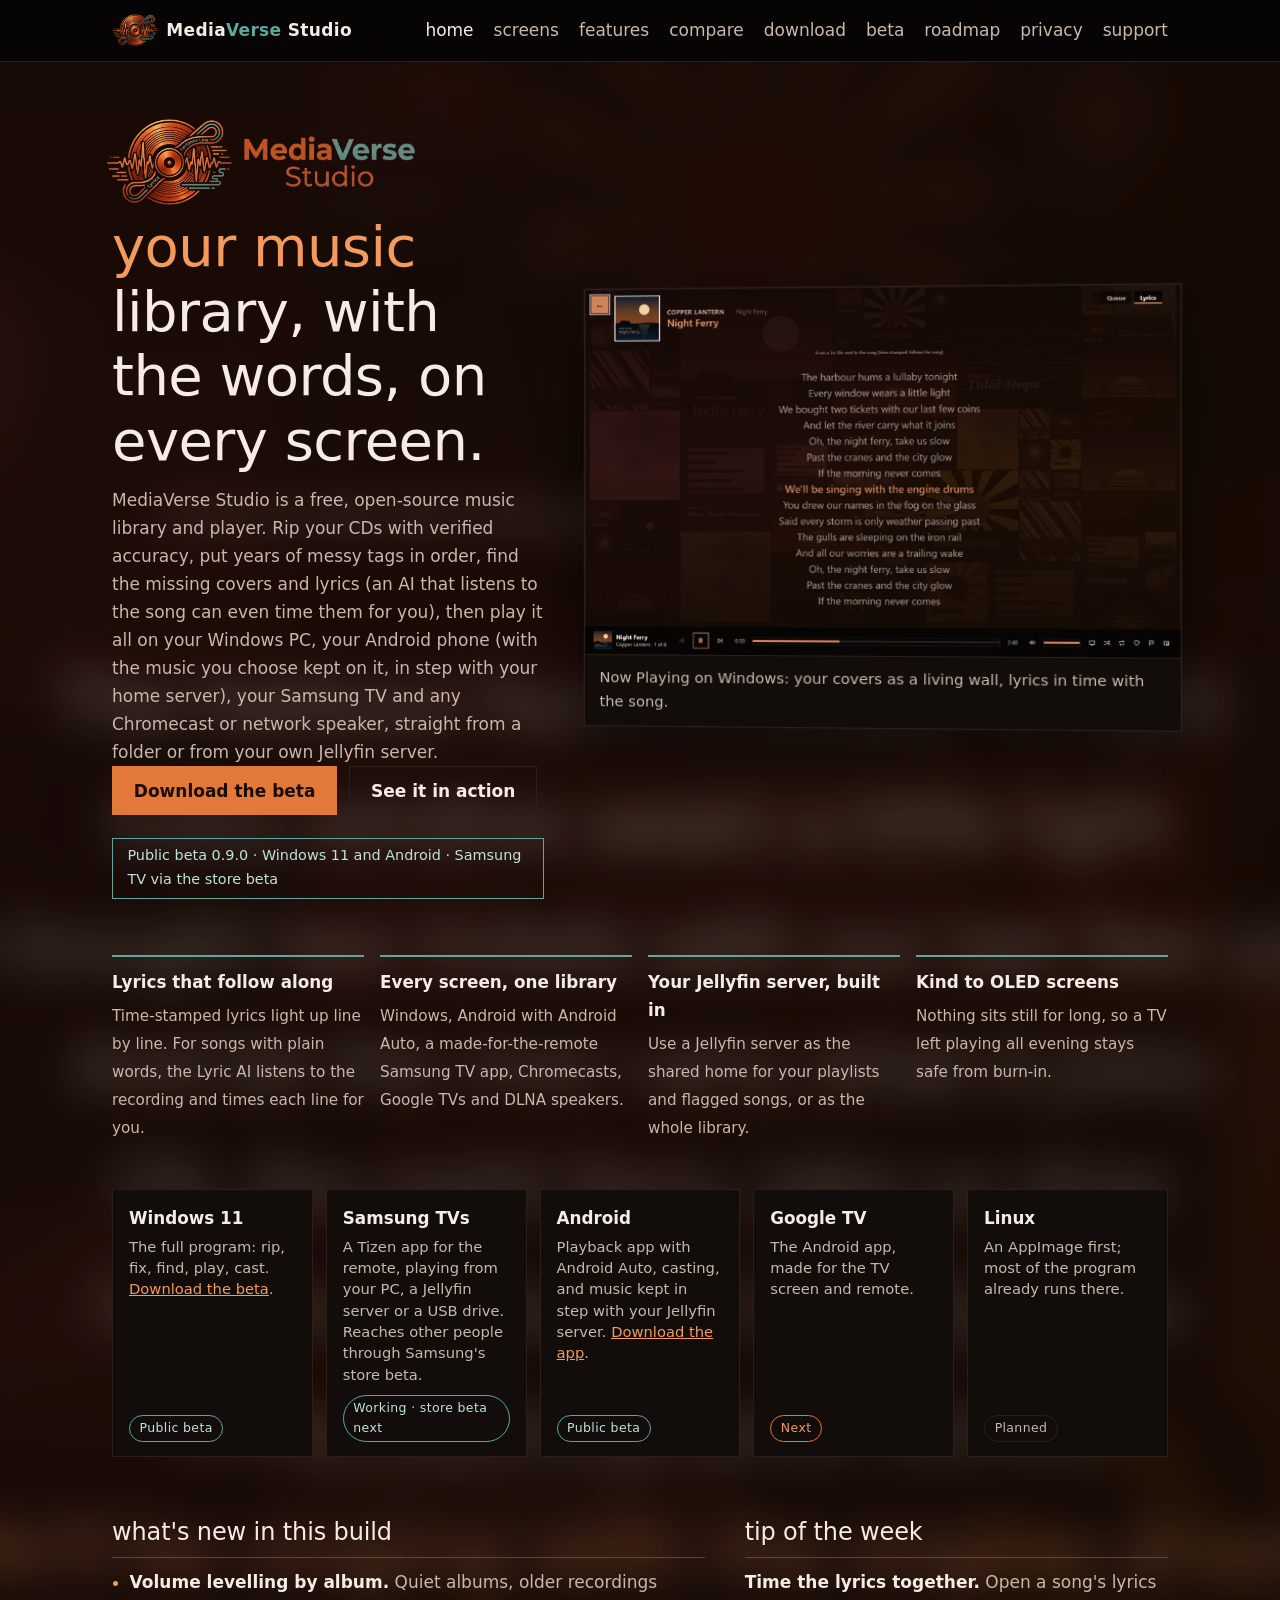
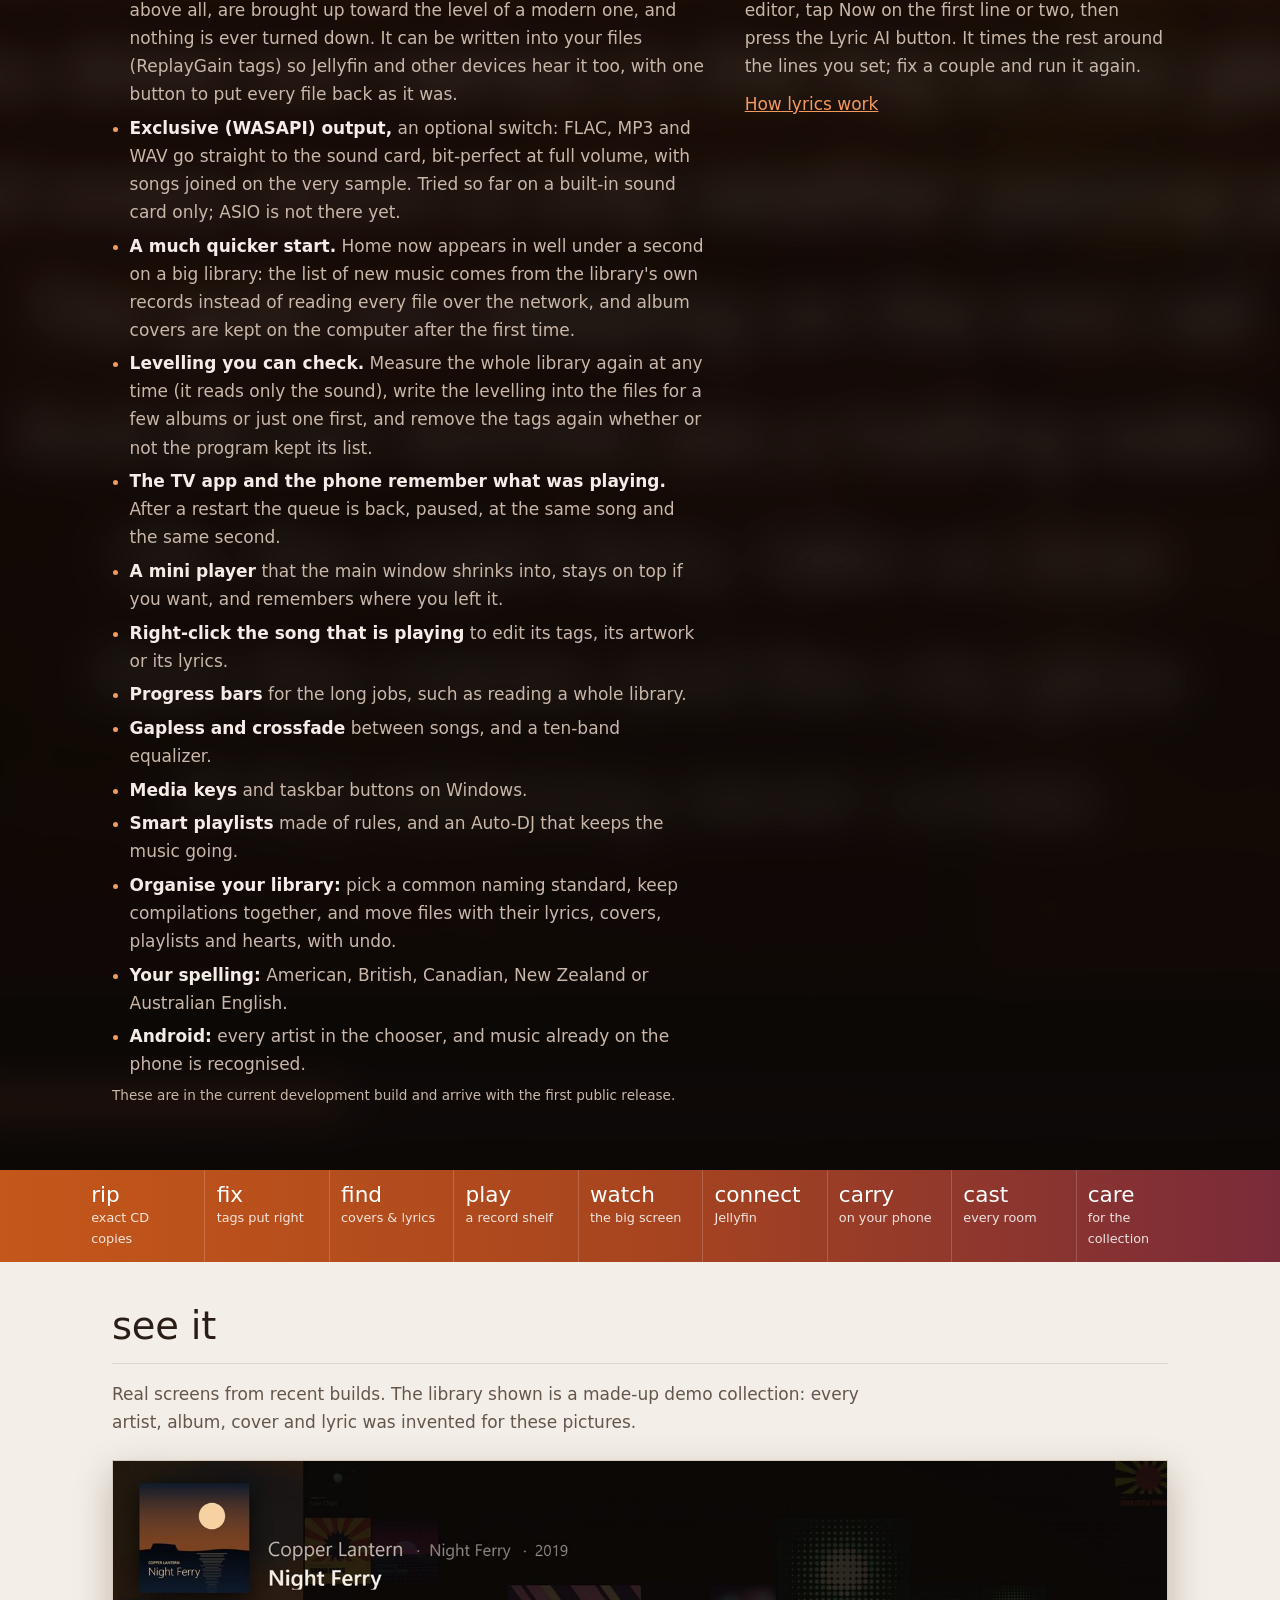
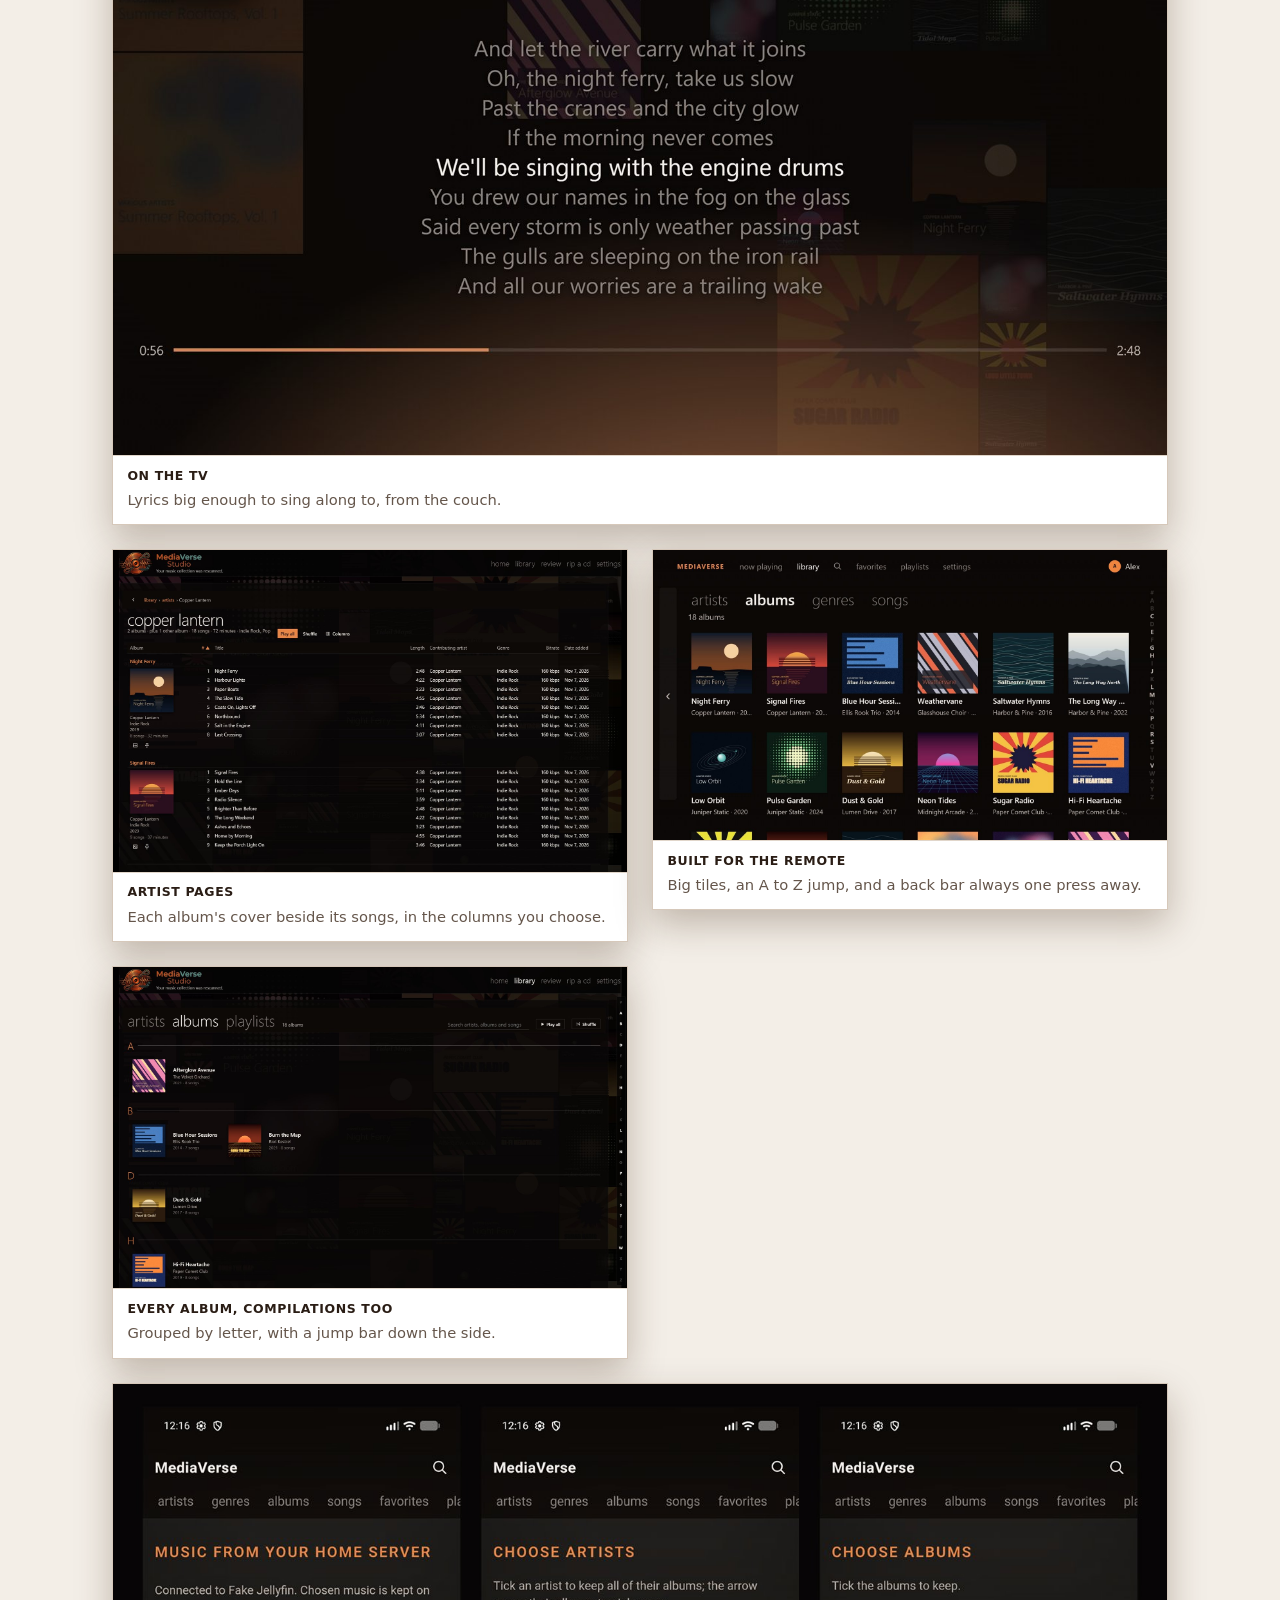
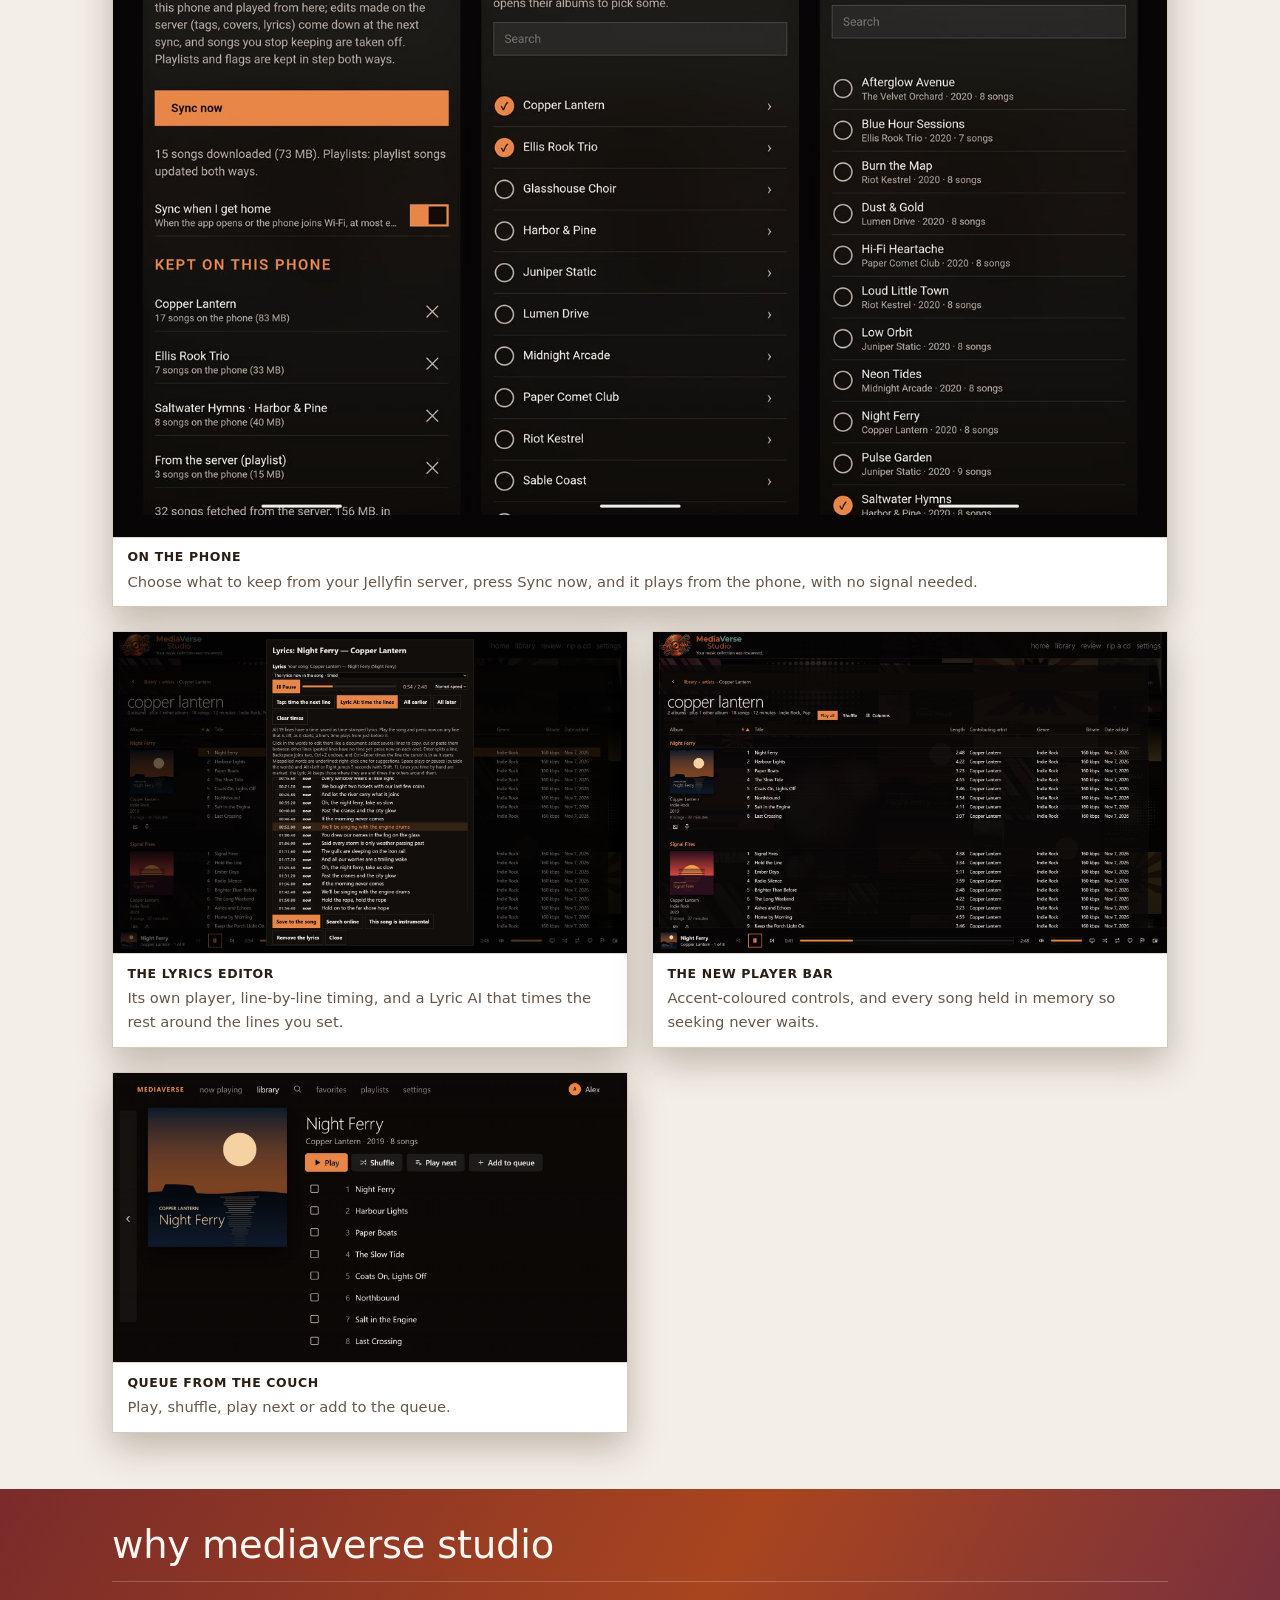
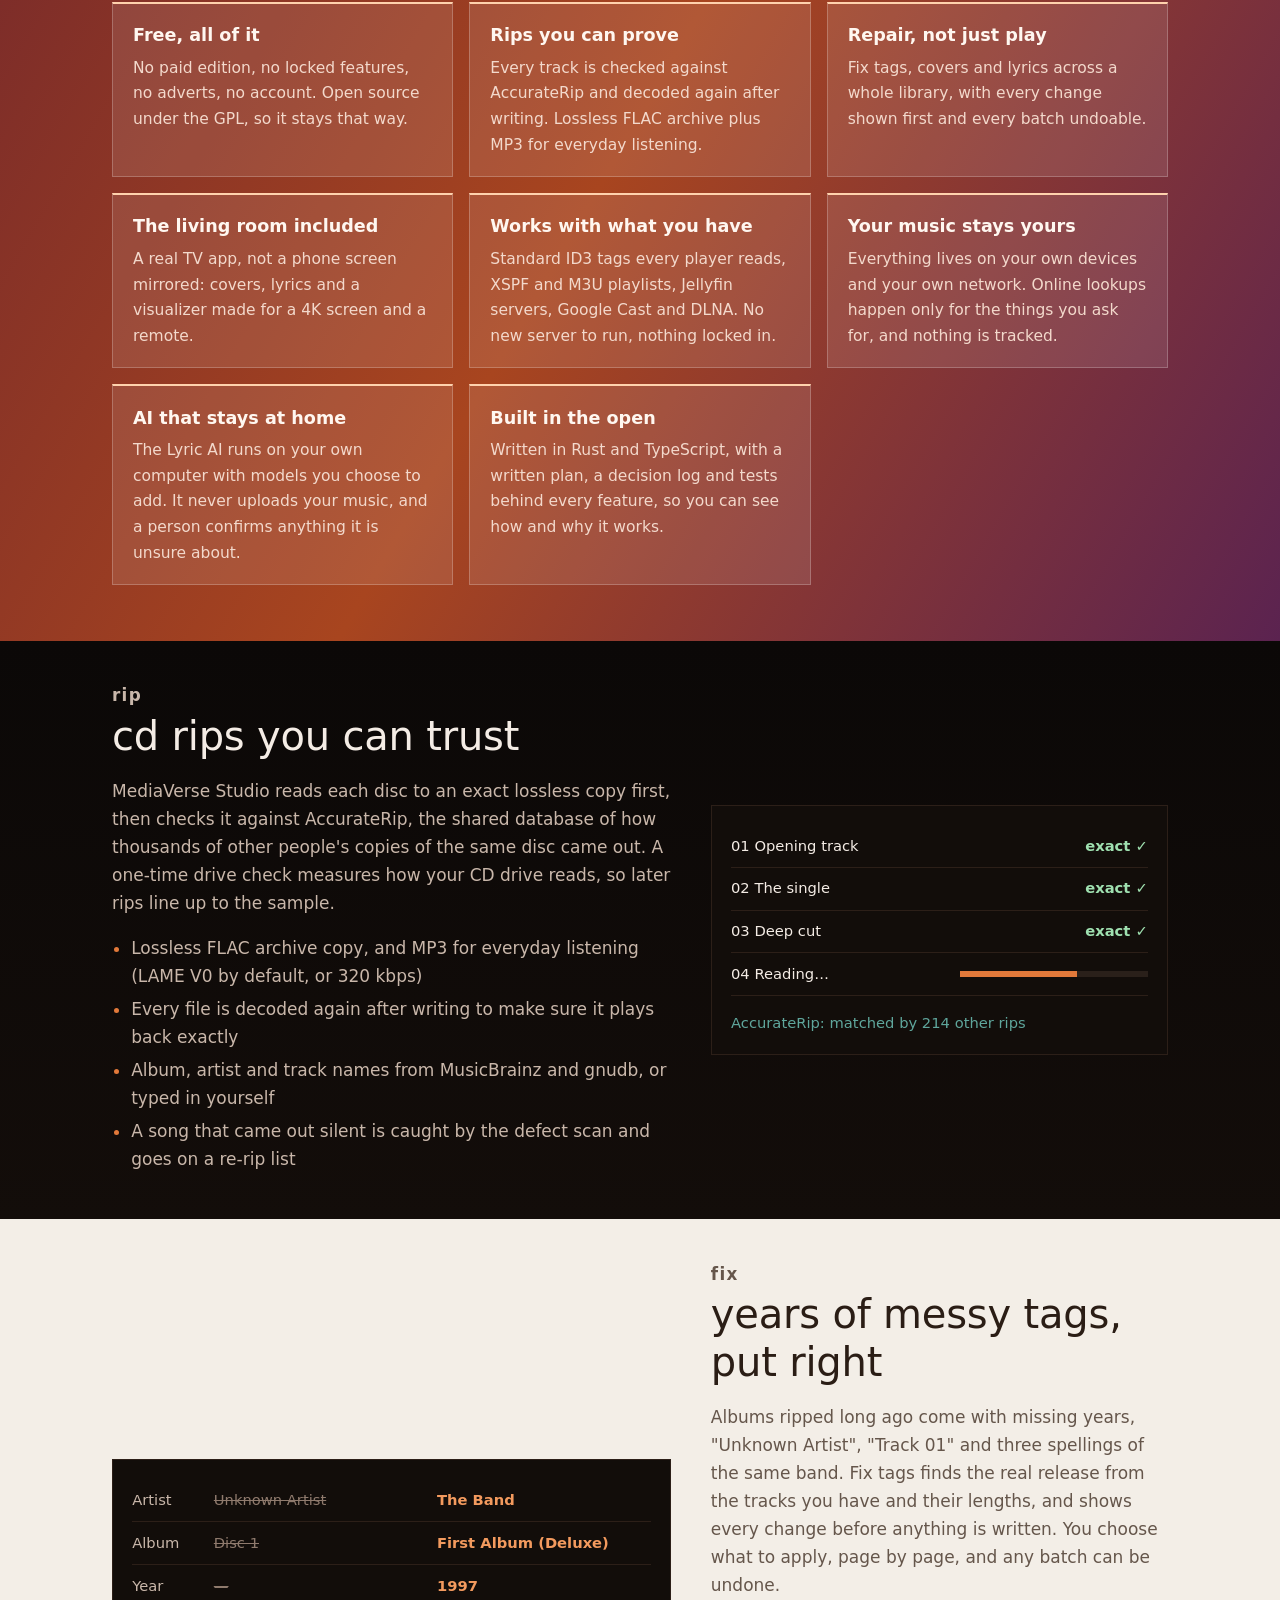
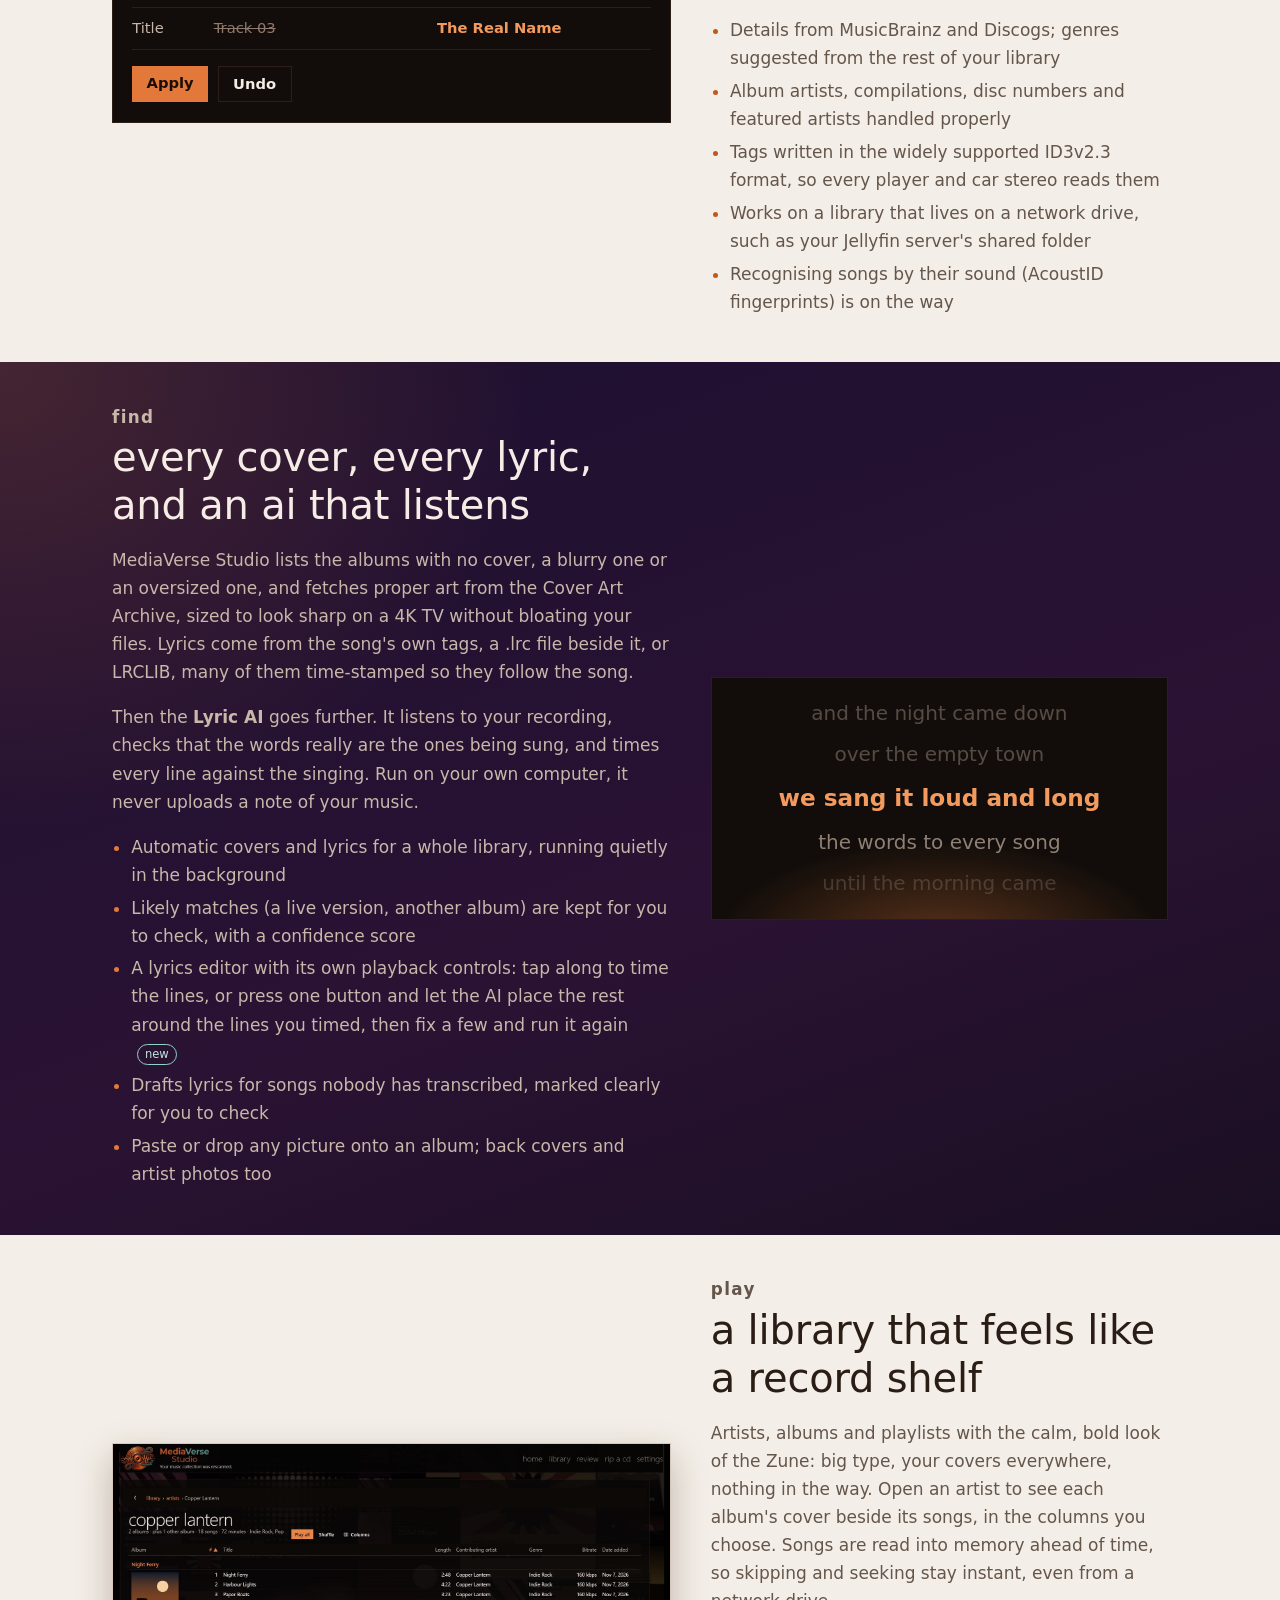
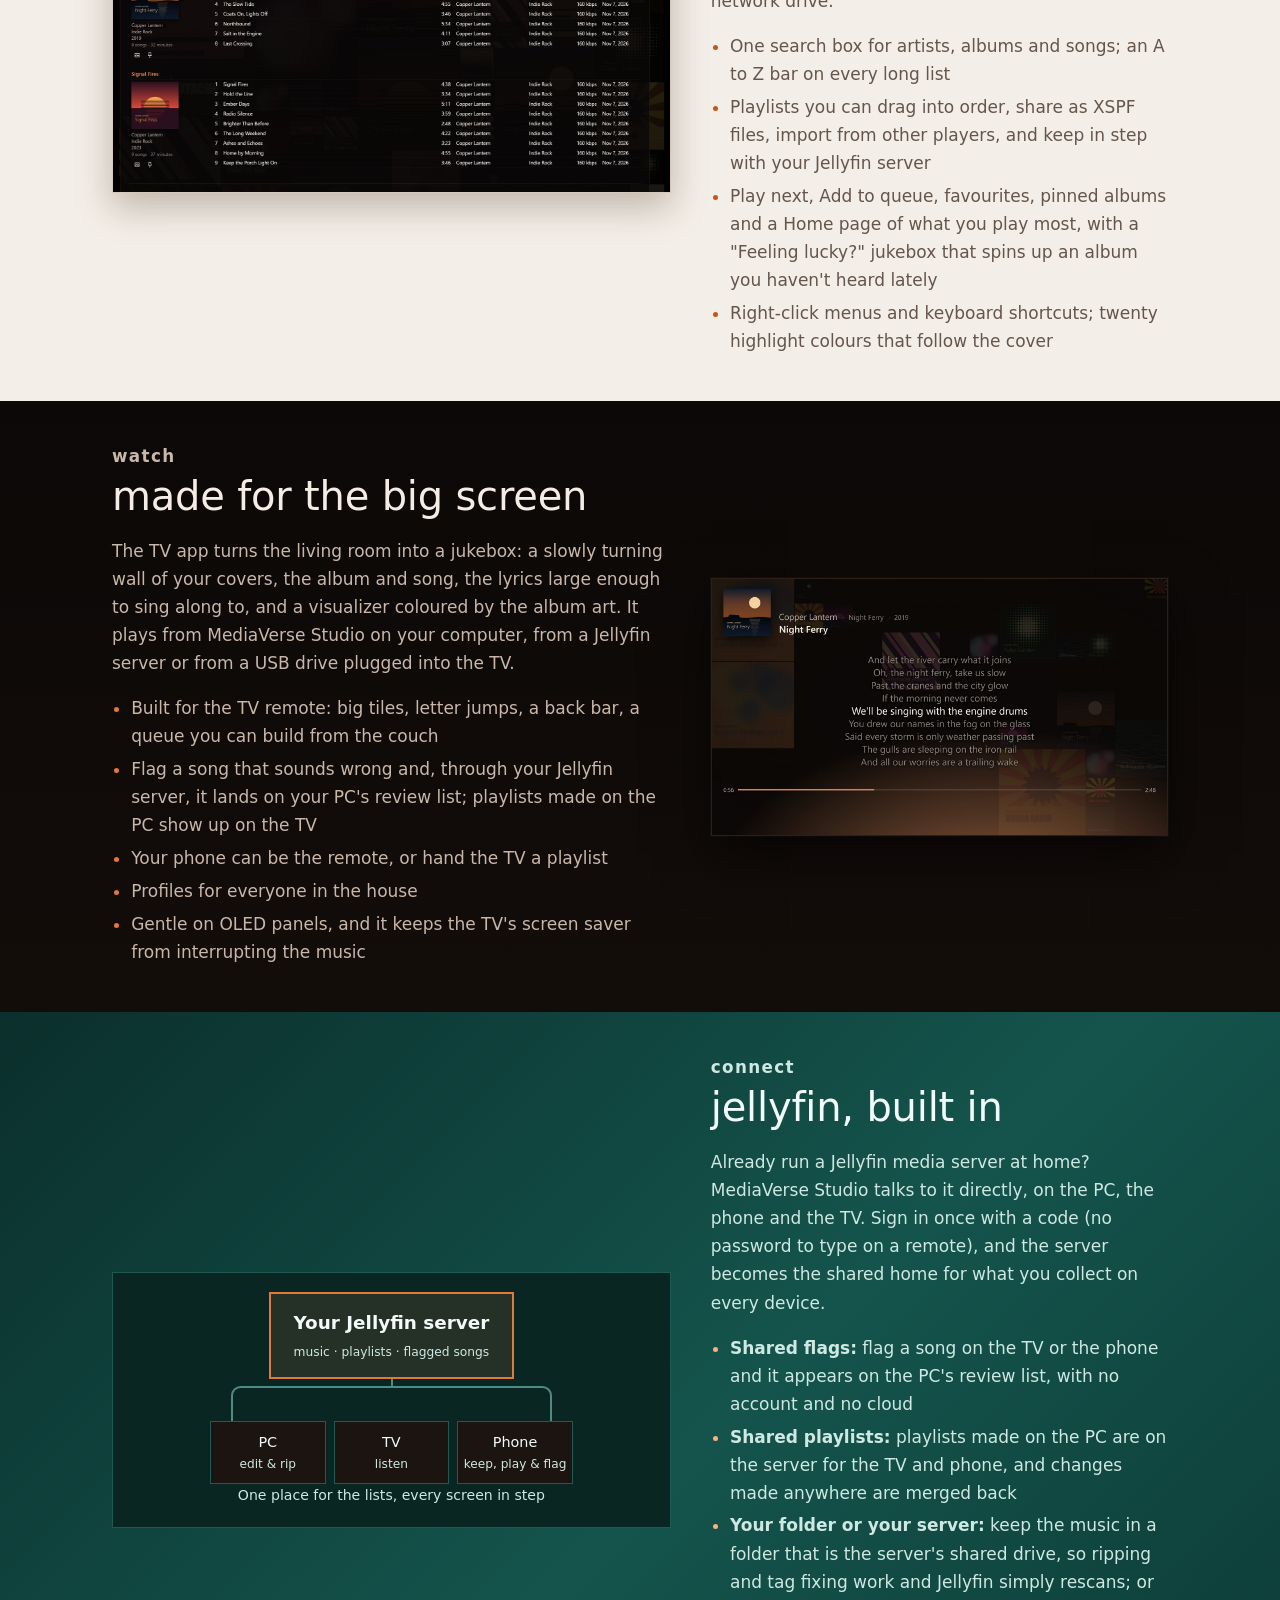
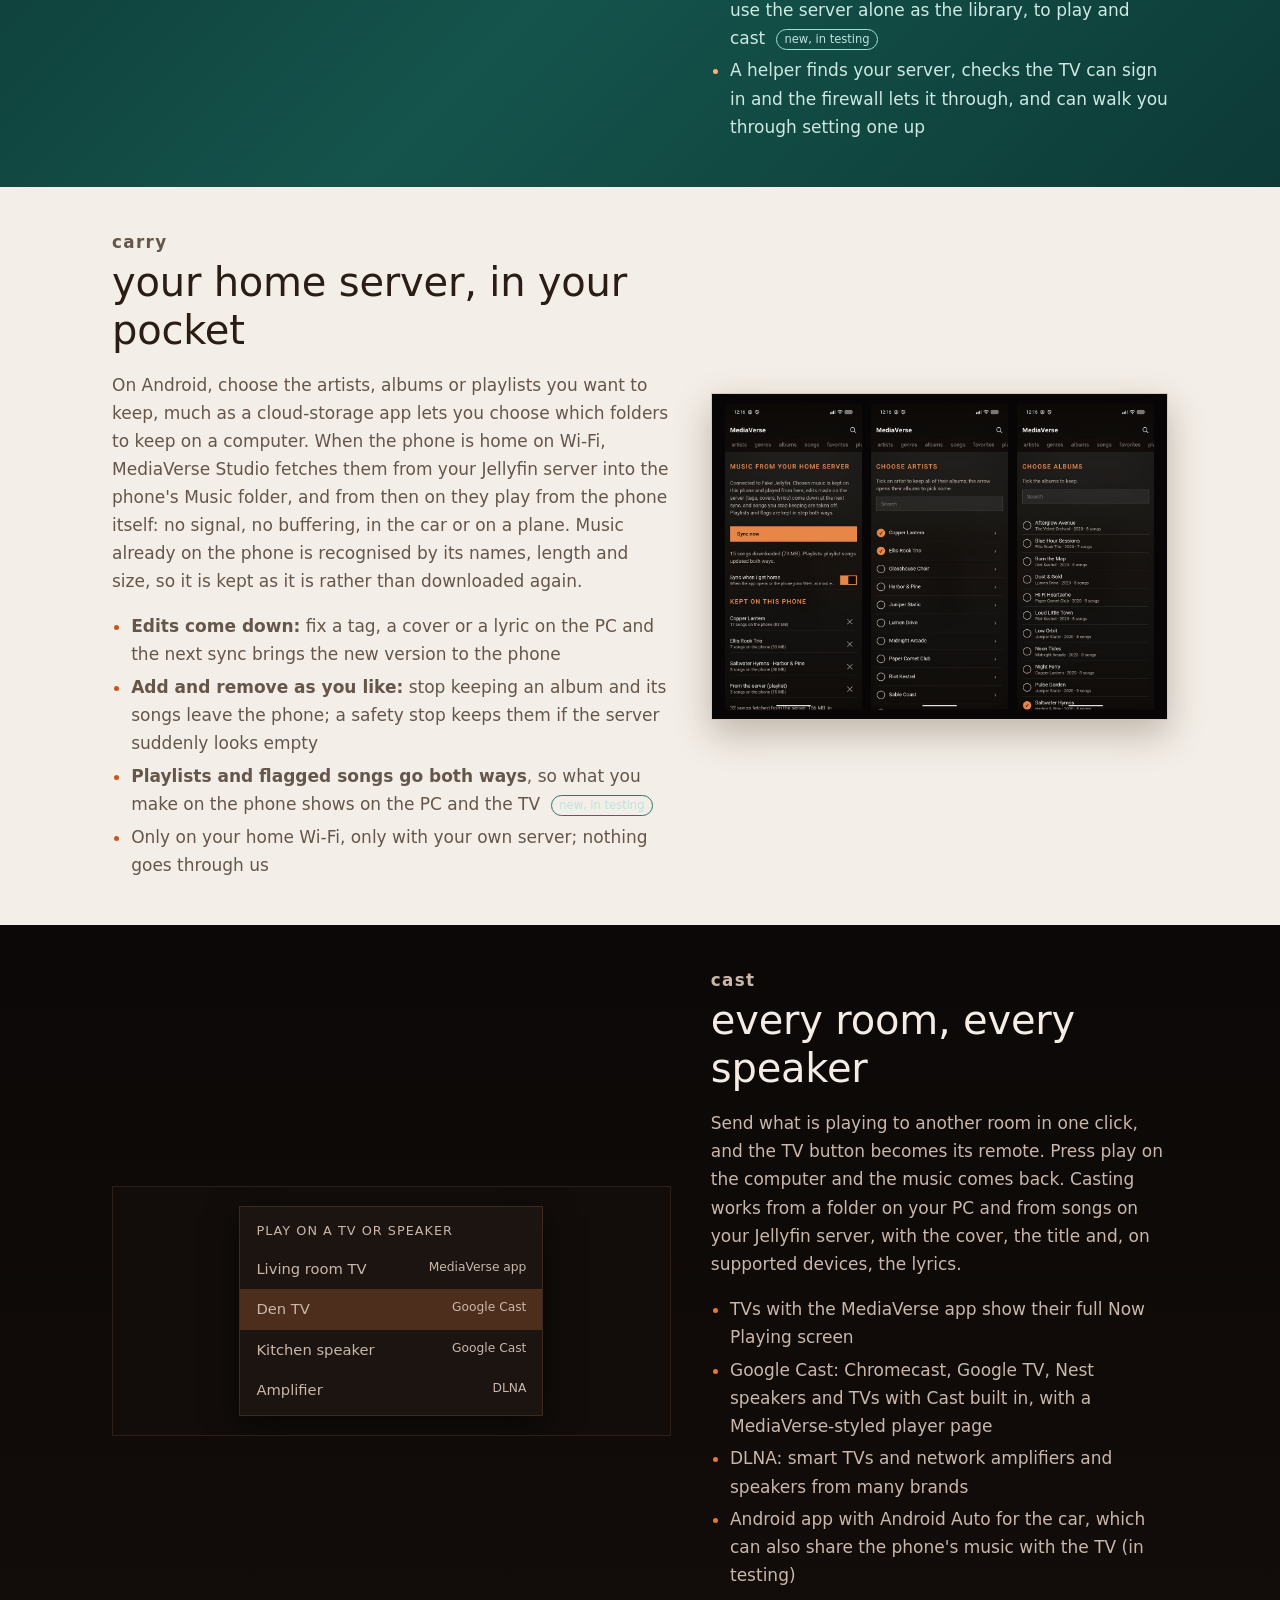
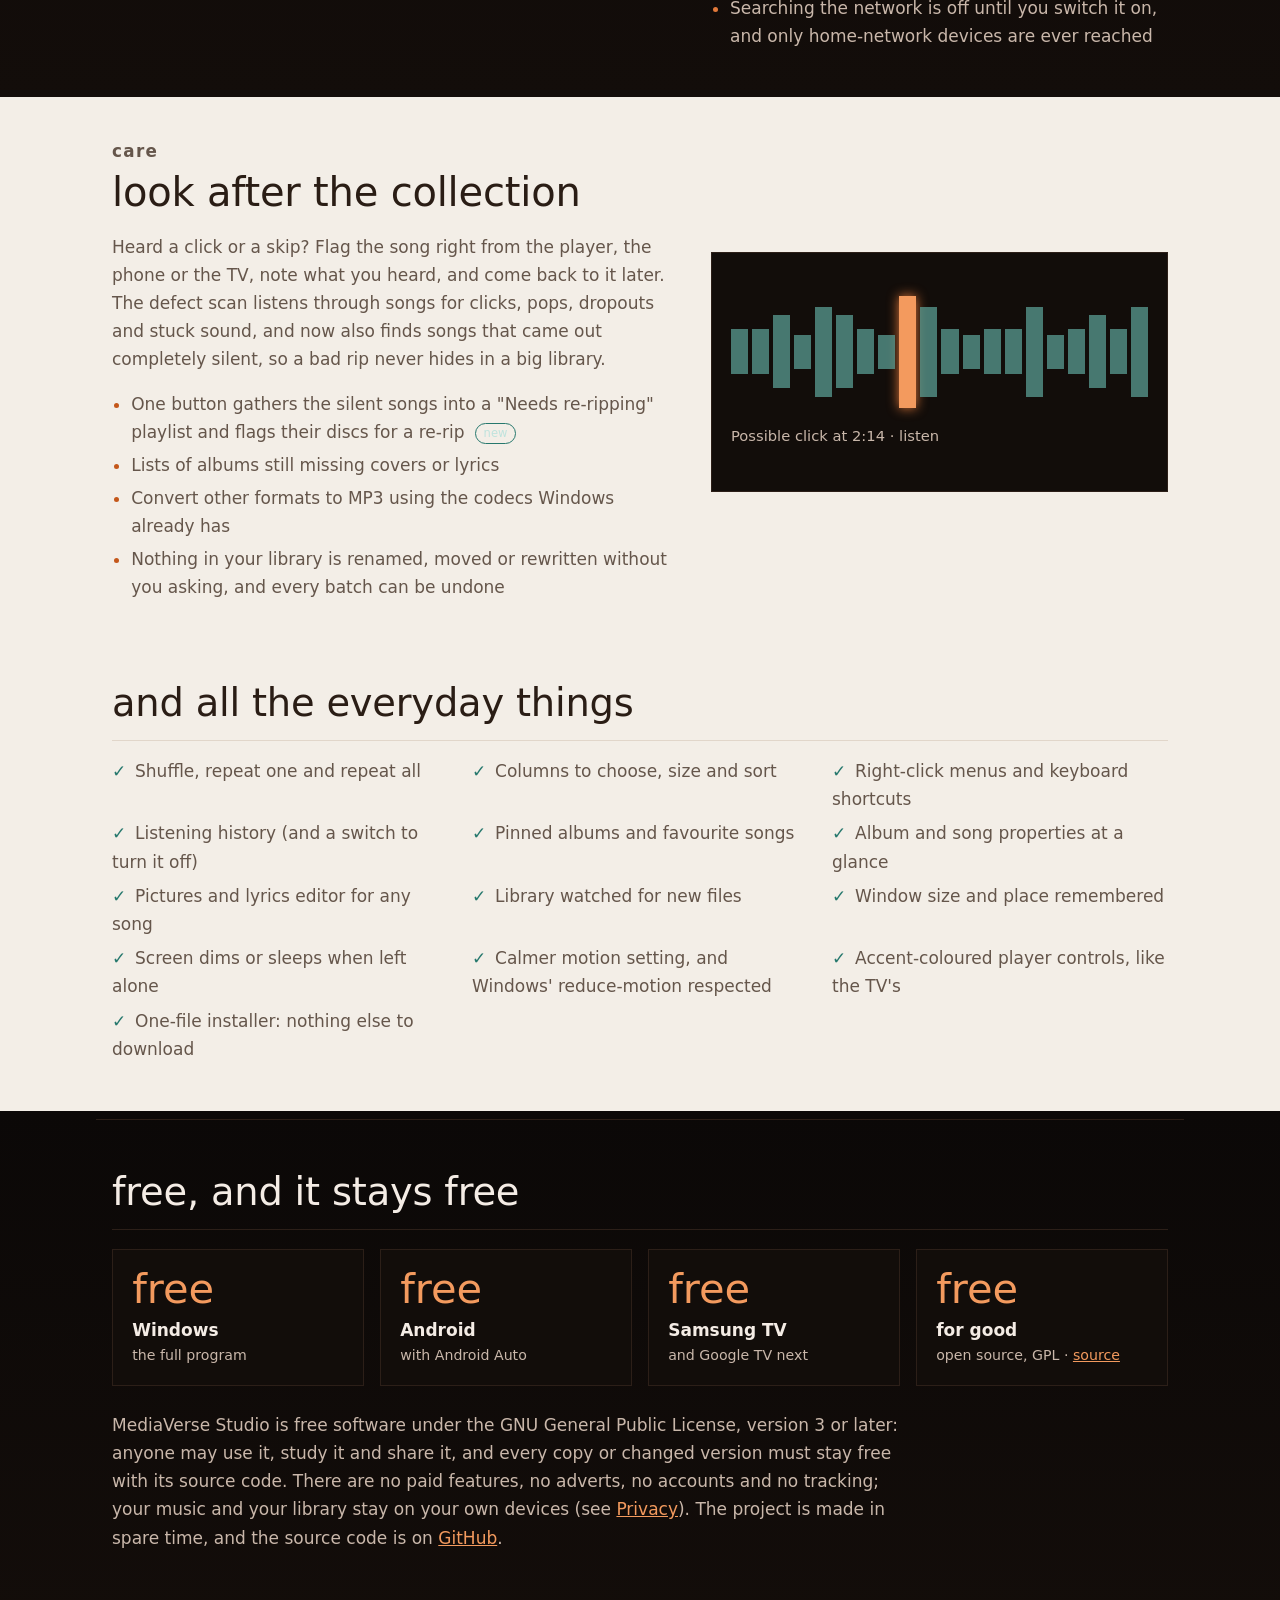
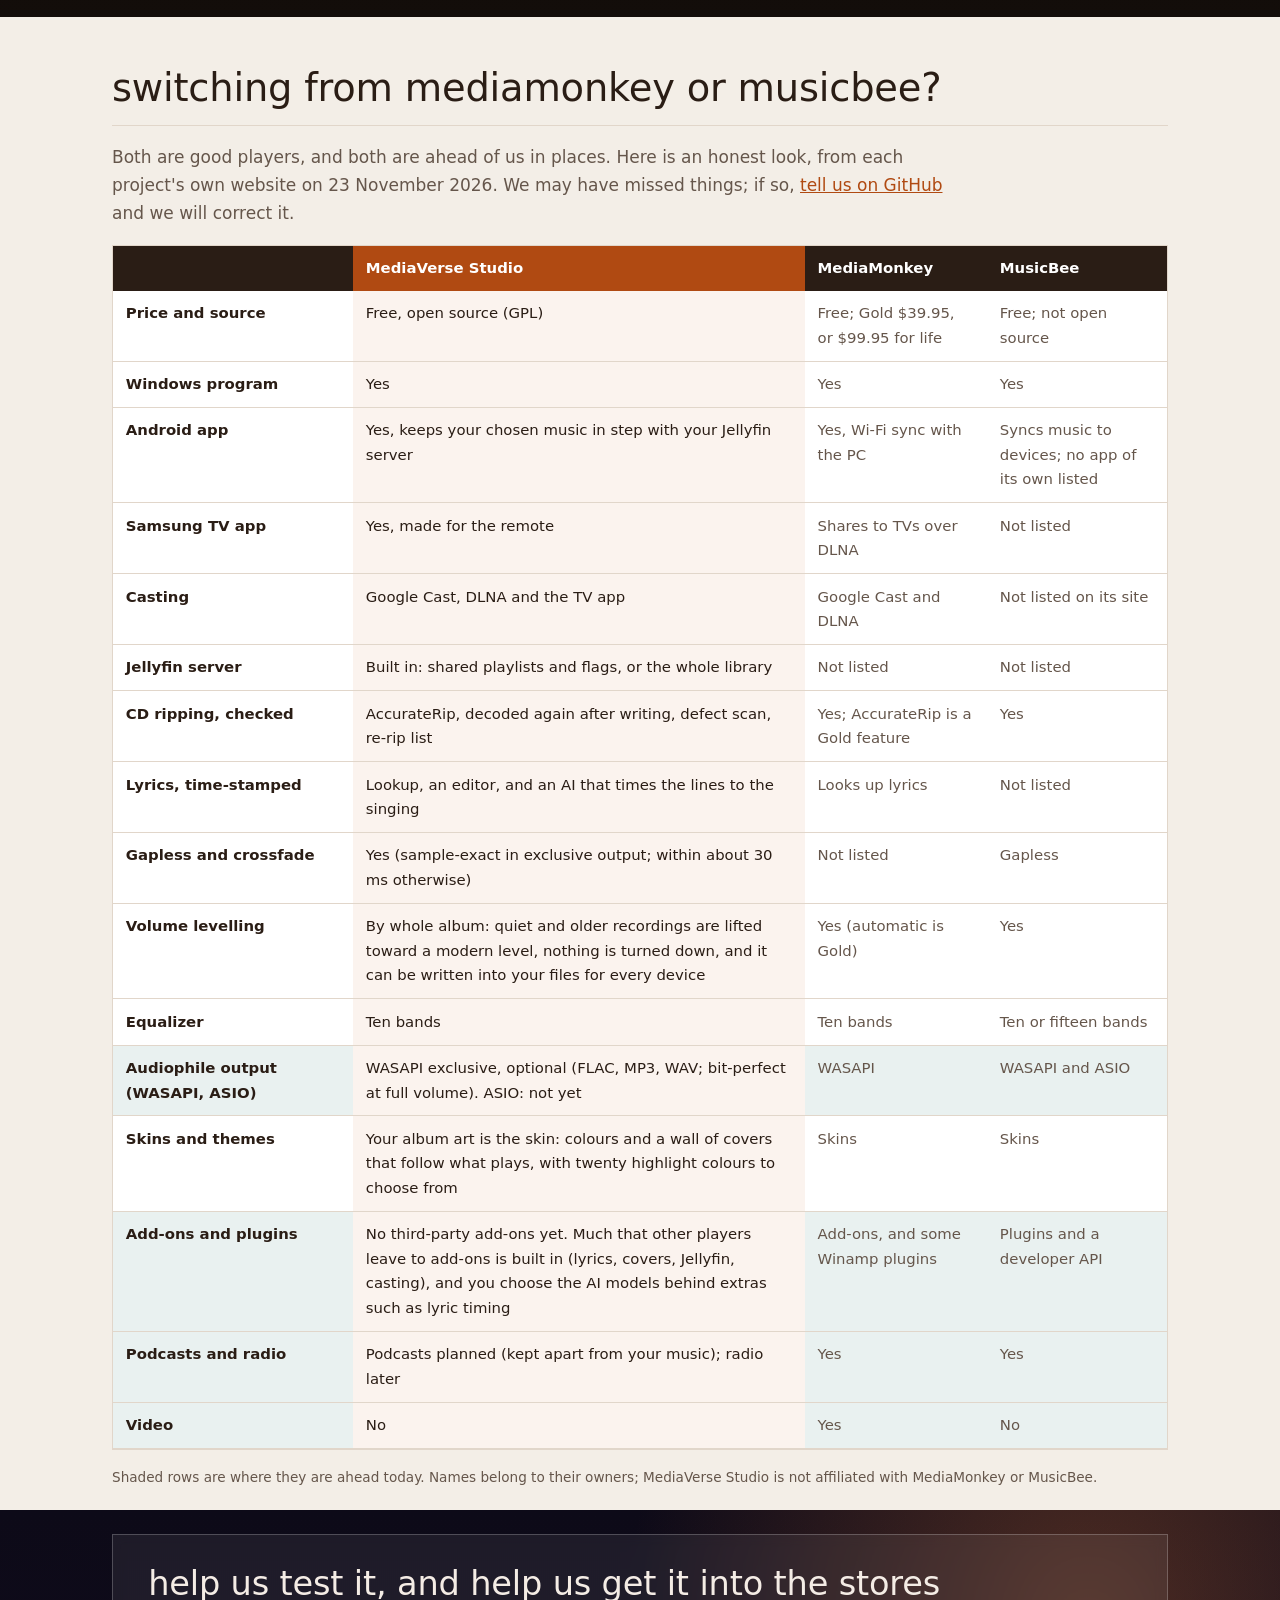
==== commit 7fcd4e95: "Website: new screenshots of the current Windows app (flat accent progress bar, current lyrics editor" ====
--- a/index.html
+++ b/index.html
@@ -98,7 +98,7 @@
 <figure class="shot"><img src="img/tv-albums.jpg" alt="The TV app's library: artists, albums, genres and songs across the top, a grid of album covers and an A to Z letter bar" width="1600" height="902" loading="lazy"><figcaption><b>Built for the remote</b> Big tiles, an A to Z jump, and a back bar always one press away.</figcaption></figure>
 <figure class="shot"><img src="img/pc-albums.jpg" alt="The albums view on Windows: albums grouped under letters with cover, title, artist, year and song count" width="1600" height="1001" loading="lazy"><figcaption><b>Every album, compilations too</b> Grouped by letter, with a jump bar down the side.</figcaption></figure>
 <figure class="shot wide"><img src="img/phone-home-sync.jpg" alt="Three Android screens: the Home server page after a sync with a Sync now button and the list of artists, albums and playlists kept on the phone; the artist chooser with ticks; the album chooser with the artist, year and song count" width="1426" height="1019" loading="lazy"><figcaption><b>On the phone</b> Choose what to keep from your Jellyfin server, press Sync now, and it plays from the phone, with no signal needed.</figcaption></figure>
-<figure class="shot"><img src="img/pc-lyrics-editor.jpg" alt="The lyrics editor on Windows: play, pause, back and forward buttons, a seek bar, a speed choice, a Lyric AI button, and the song's lines each with a time and a now button, the line being sung highlighted" width="1600" height="1001" loading="lazy"><figcaption><b>The lyrics editor</b> Its own player, line-by-line timing, and a Lyric AI that times the rest around the lines you set.</figcaption></figure>
+<figure class="shot"><img src="img/pc-lyrics-editor.jpg" alt="The lyrics editor on Windows: a Pause button, a seek bar, a speed choice, Tap, Lyric AI, All earlier and All later buttons, and the song's lines each with a time and a now button, the line being sung highlighted" width="1600" height="1001" loading="lazy"><figcaption><b>The lyrics editor</b> Its own player, line-by-line timing, and a Lyric AI that times the rest around the lines you set.</figcaption></figure>
 <figure class="shot"><img src="img/pc-player-bar.jpg" alt="An artist page on Windows with the new player bar: an accent-coloured pause button, the time, a progress bar, the volume and the cast, shuffle, repeat, favourite and flag buttons" width="1600" height="1001" loading="lazy"><figcaption><b>The new player bar</b> Accent-coloured controls, and every song held in memory so seeking never waits.</figcaption></figure>
 <figure class="shot"><img src="img/tv-album.jpg" alt="An album on the TV app: the cover large on the left, Play, Shuffle, Play next and Add to queue buttons, and the song list" width="1600" height="902" loading="lazy"><figcaption><b>Queue from the couch</b> Play, shuffle, play next or add to the queue.</figcaption></figure>
 </div>
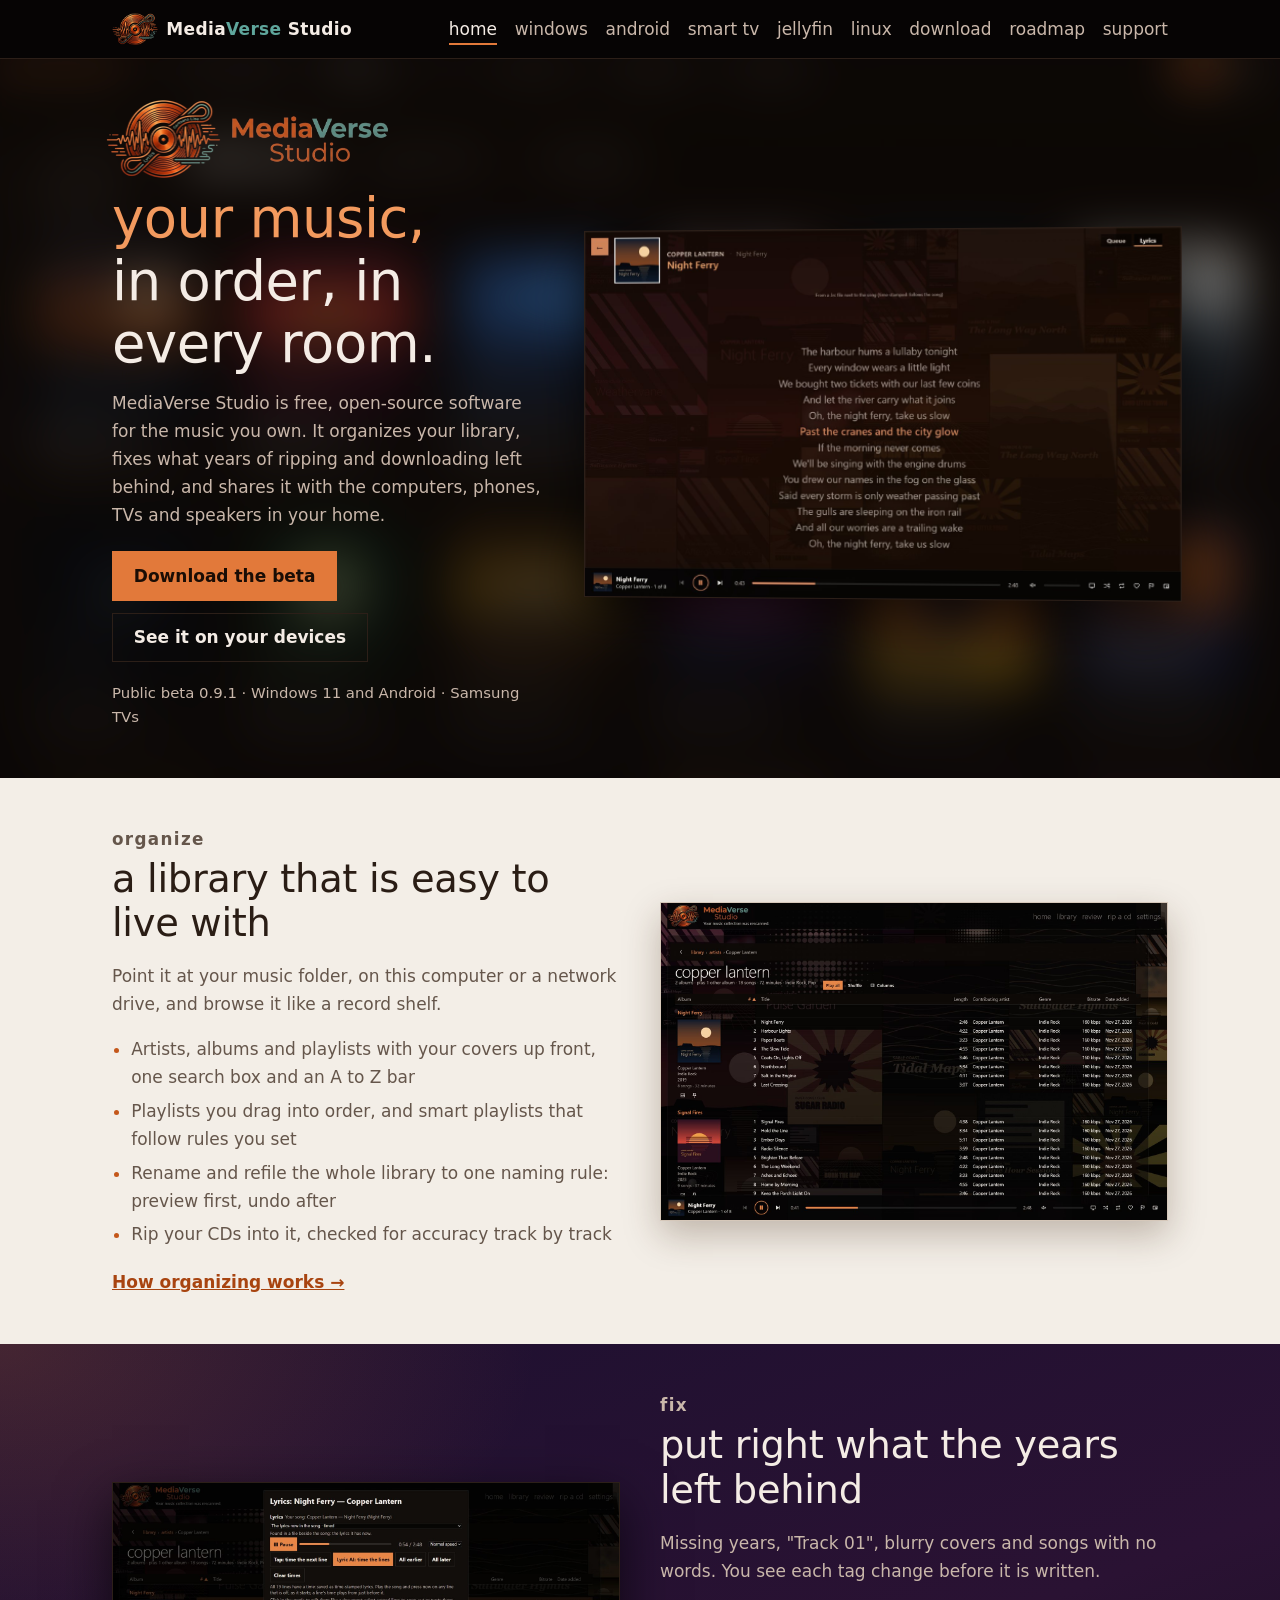
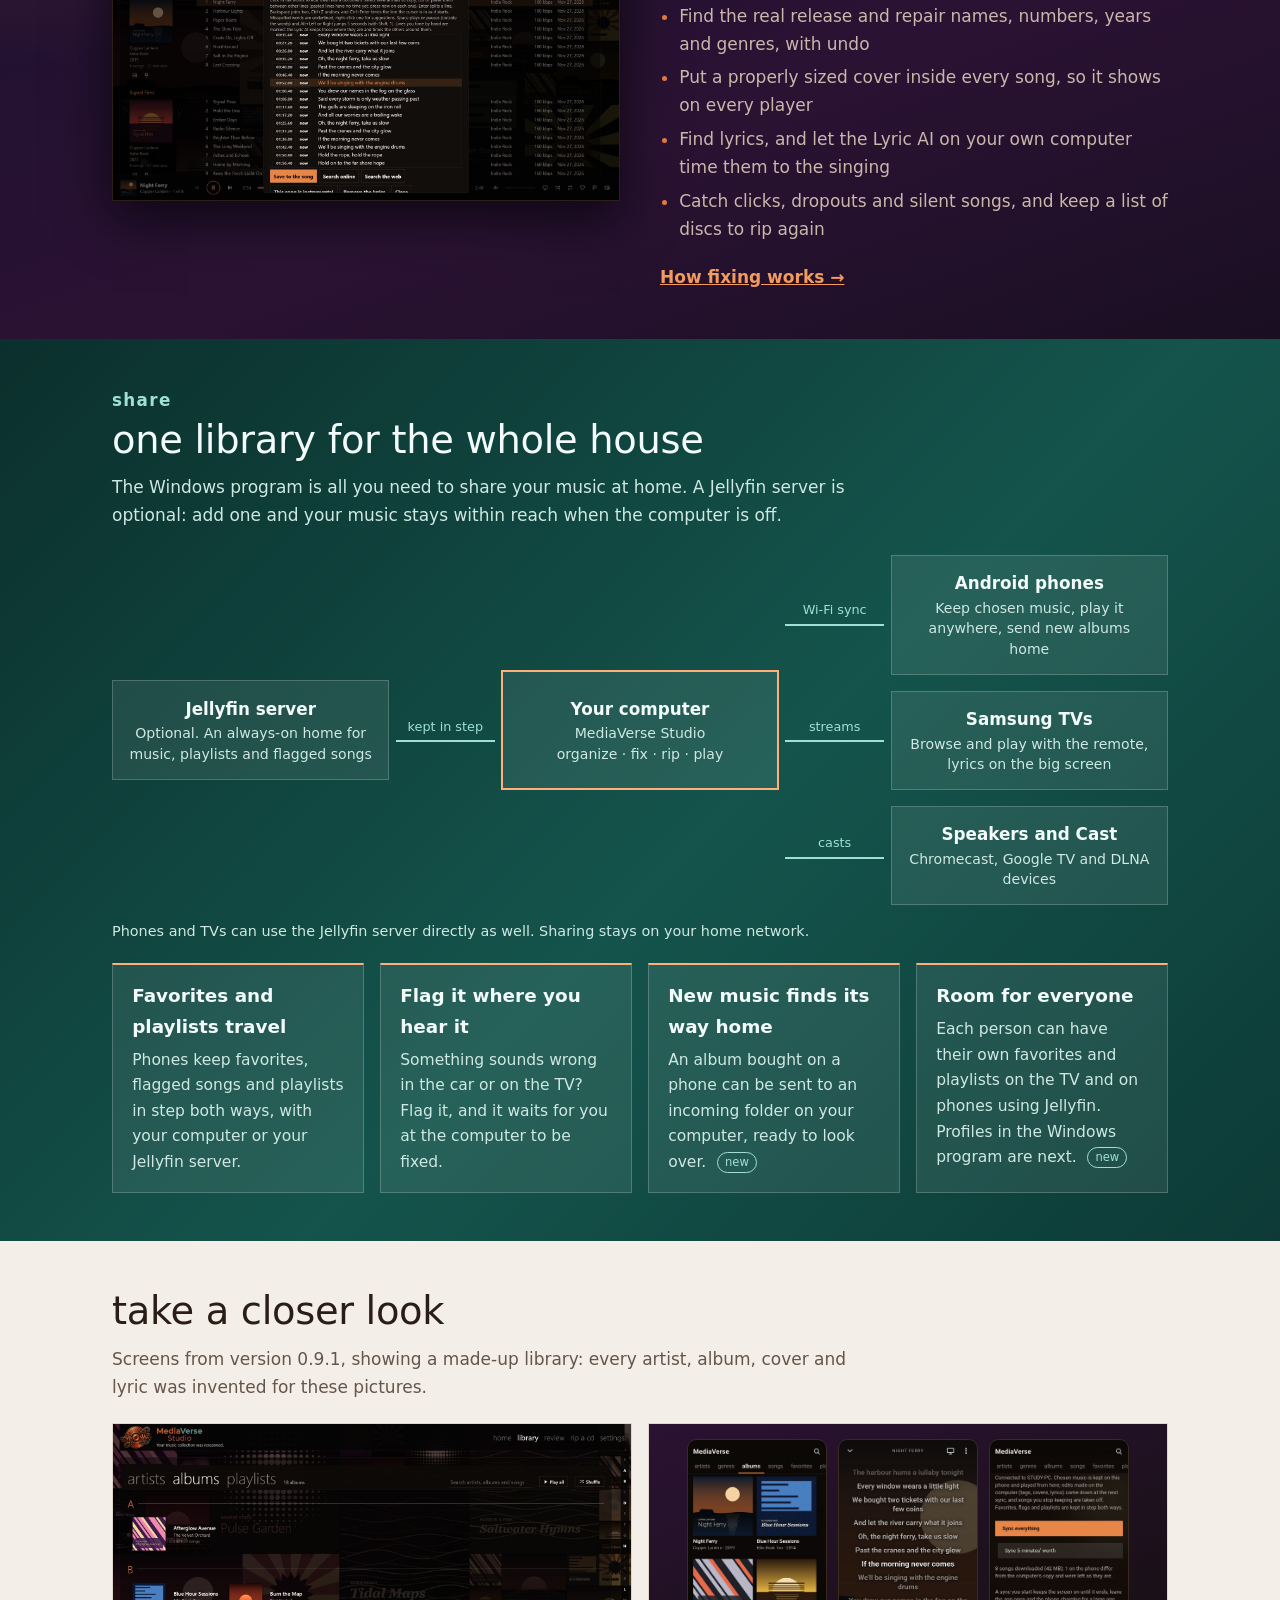
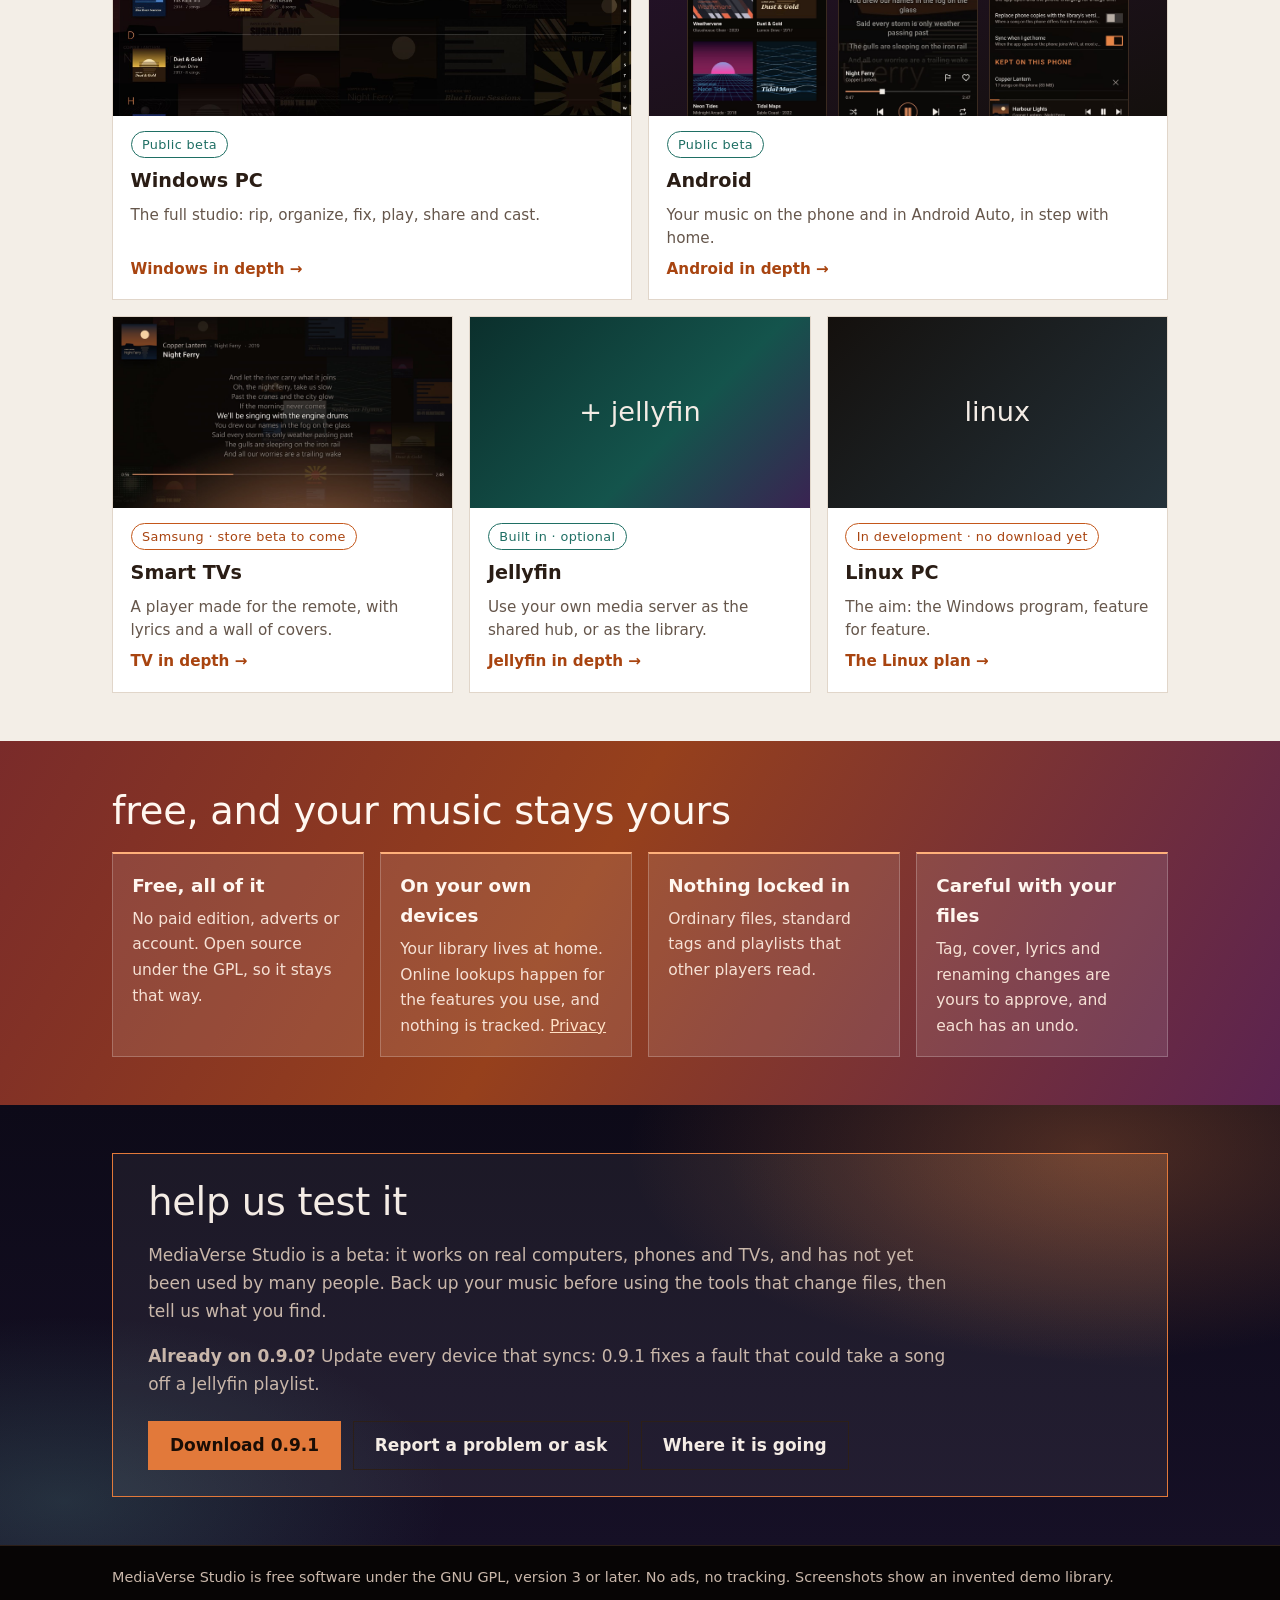
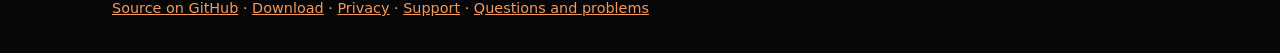
==== commit e50d1a95: "Website: a short home page and a page for each platform, updated to 0.9.1 The home page now covers o" ====
--- a/index.html
+++ b/index.html
@@ -3,10 +3,10 @@
 <head>
 <meta charset="utf-8">
 <meta name="viewport" content="width=device-width, initial-scale=1">
-<title>MediaVerse Studio: your music, with the words, on every screen</title>
-<meta name="description" content="MediaVerse Studio is a free, open-source music library and player: verified CD ripping, tag repair, covers and lyrics that follow the song, on Windows, Android and Samsung TVs, with Jellyfin, Google Cast and DLNA. Download the public beta.">
-<meta property="og:title" content="MediaVerse Studio: your music, with the words, on every screen">
-<meta property="og:description" content="Free and open source. Rip your CDs with verified accuracy, fix your tags, find the covers and lyrics, and play it all on your PC, your phone, your TV and your Jellyfin server. Help us test it.">
+<title>MediaVerse Studio: organize, fix and share your music at home</title>
+<meta name="description" content="Free, open-source software for the music you own: put the library in order, repair tags, covers and lyrics, and share it around the house on Windows, Android, Samsung TVs and Jellyfin.">
+<meta property="og:title" content="MediaVerse Studio: organize, fix and share your music at home">
+<meta property="og:description" content="Free and open source. Put your music library in order, repair it, and play it on every screen in the house. Public beta.">
 <meta property="og:image" content="https://mediaverse.studio/img/pc-now-playing.jpg">
 <link rel="icon" href="favicon.png">
 <link rel="stylesheet" href="style.css">
@@ -14,445 +14,134 @@
 <body>
 <header class="top"><div class="wrap">
 <a class="brand" href="./"><img src="img/emblem.png" alt="" width="46" height="32"><b>Media<span>Verse</span> Studio</b></a>
-<nav aria-label="Site"><a href="./" aria-current="page">Home</a><a href="#see">Screens</a><a href="#features">Features</a><a href="#compare">Compare</a><a href="download.html">Download</a><a href="#beta">Beta</a><a href="#status">Roadmap</a><a href="privacy.html">Privacy</a><a href="support.html">Support</a></nav>
+<nav aria-label="Site"><a href="./" aria-current="page">Home</a><a href="windows.html">Windows</a><a href="android.html">Android</a><a href="tv.html">Smart TV</a><a href="jellyfin.html">Jellyfin</a><a href="linux.html">Linux</a><a href="download.html">Download</a><a href="roadmap.html">Roadmap</a><a href="support.html">Support</a></nav>
 </div></header>
 
 <main>
 <div class="band band-hero">
-<section class="hero2 wrap">
-<div class="hero-words">
+<section class="hero wrap">
+<div>
 <div class="hero-logo"><img src="img/emblem-large.png" alt="" width="463" height="320"><img src="img/wordmark.png" alt="MediaVerse Studio" width="527" height="160"></div>
-<h1>Your music library, with the words, on every screen.</h1>
-<p>MediaVerse Studio is a free, open-source music library and player. Rip your CDs with verified accuracy, put years of messy tags in order, find the missing covers and lyrics (an AI that listens to the song can even time them for you), then play it all on your Windows PC, your Android phone (with the music you choose kept on it, in step with your home server), your Samsung TV and any Chromecast or network speaker, straight from a folder or from your own Jellyfin server.</p>
-<p class="cta"><a class="button" href="https://github.com/MediaVerseStudio/MediaVerse-Studio/releases/tag/v0.9.0">Download the beta</a><a class="button ghost" href="#see">See it in action</a></p>
-<span class="status">Public beta 0.9.0 · Windows 11 and Android · Samsung TV via the store beta</span>
+<h1><span>Your music,</span><br>in order, in every room.</h1>
+<p>MediaVerse Studio is free, open-source software for the music you own. It organizes your library, fixes what years of ripping and downloading left behind, and shares it with the computers, phones, TVs and speakers in your home.</p>
+<p class="cta"><a class="button" href="download.html">Download the beta</a><a class="button ghost" href="#devices">See it on your devices</a></p>
+<p class="status">Public beta 0.9.1 · Windows 11 and Android · Samsung TVs</p>
 </div>
-<figure class="shot hero-shot">
-<img src="img/pc-now-playing.jpg" alt="MediaVerse Studio on Windows: Now Playing with the album cover large, a wall of album covers behind it, and the lyrics following the song" width="1600" height="1001">
-<figcaption>Now Playing on Windows: your covers as a living wall, lyrics in time with the song.</figcaption>
-</figure>
+<figure class="shot"><img src="img/pc-now-playing.jpg" alt="Now Playing on Windows: the album cover, the artist and song, and lyrics following the music over a wall of album covers" width="1600" height="1001"></figure>
 </section>
+</div>
 
-<section class="extras wrap" aria-label="Highlights">
-<div><strong>Lyrics that follow along</strong><span>Time-stamped lyrics light up line by line. For songs with plain words, the Lyric AI listens to the recording and times each line for you.</span></div>
-<div><strong>Every screen, one library</strong><span>Windows, Android with Android Auto, a made-for-the-remote Samsung TV app, Chromecasts, Google TVs and DLNA speakers.</span></div>
-<div><strong>Your Jellyfin server, built in</strong><span>Use a Jellyfin server as the shared home for your playlists and flagged songs, or as the whole library.</span></div>
-<div><strong>Kind to OLED screens</strong><span>Nothing sits still for long, so a TV left playing all evening stays safe from burn-in.</span></div>
+<div class="band band-paper">
+<section class="wrap row" aria-labelledby="organize-title">
+<div class="words">
+<p class="verb">Organize</p>
+<h2 id="organize-title">A library that is easy to live with</h2>
+<p>Point it at your music folder, on this computer or a network drive, and browse it like a record shelf.</p>
+<ul>
+<li>Artists, albums and playlists with your covers up front, one search box and an A to Z bar</li>
+<li>Playlists you drag into order, and smart playlists that follow rules you set</li>
+<li>Rename and refile the whole library to one naming rule: preview first, undo after</li>
+<li>Rip your CDs into it, checked for accuracy track by track</li>
+</ul>
+<a class="more" href="windows.html#organize">How organizing works →</a>
+</div>
+<figure class="shot"><img src="img/pc-artist.jpg" alt="An artist page on Windows: each album's cover beside its songs in a table" width="1600" height="1001" loading="lazy"></figure>
 </section>
+</div>
 
-<section class="platforms wrap" aria-label="Platforms">
-<div><h3>Windows 11</h3><p>The full program: rip, fix, find, play, cast. <a href="https://github.com/MediaVerseStudio/MediaVerse-Studio/releases/tag/v0.9.0">Download the beta</a>.</p><span class="pill">Public beta</span></div>
-<div><h3>Samsung TVs</h3><p>A Tizen app for the remote, playing from your PC, a Jellyfin server or a USB drive. Reaches other people through Samsung's store beta.</p><span class="pill">Working · store beta next</span></div>
-<div><h3>Android</h3><p>Playback app with Android Auto, casting, and music kept in step with your Jellyfin server. <a href="https://github.com/MediaVerseStudio/MediaVerse-Studio/releases/tag/v0.9.0">Download the app</a>.</p><span class="pill">Public beta</span></div>
-<div><h3>Google TV</h3><p>The Android app, made for the TV screen and remote.</p><span class="pill soon">Next</span></div>
-<div><h3>Linux</h3><p>An AppImage first; most of the program already runs there.</p><span class="pill plan">Planned</span></div>
+<div class="band band-plum">
+<section class="wrap row flip" aria-labelledby="fix-title">
+<div class="words">
+<p class="verb">Fix</p>
+<h2 id="fix-title">Put right what the years left behind</h2>
+<p>Missing years, "Track 01", blurry covers and songs with no words. You see each tag change before it is written.</p>
+<ul>
+<li>Find the real release and repair names, numbers, years and genres, with undo</li>
+<li>Put a properly sized cover inside every song, so it shows on every player</li>
+<li>Find lyrics, and let the Lyric AI on your own computer time them to the singing</li>
+<li>Catch clicks, dropouts and silent songs, and keep a list of discs to rip again</li>
+</ul>
+<a class="more" href="windows.html#fix">How fixing works →</a>
+</div>
+<figure class="shot"><img src="img/pc-lyrics-editor.jpg" alt="The lyrics editor on Windows, with its own playback controls and a time beside every line" width="1600" height="1001" loading="lazy"></figure>
 </section>
+</div>
 
-<section class="news wrap" aria-label="What is new">
-<div>
-<h2>what's new in this build</h2>
-<ul>
-<li><b>Volume levelling by album.</b> Quiet albums, older recordings above all, are brought up toward the level of a modern one, and nothing is ever turned down. It can be written into your files (ReplayGain tags) so Jellyfin and other devices hear it too, with one button to put every file back as it was.</li>
-<li><b>Exclusive (WASAPI) output,</b> an optional switch: FLAC, MP3 and WAV go straight to the sound card, bit-perfect at full volume, with songs joined on the very sample. Tried so far on a built-in sound card only; ASIO is not there yet.</li>
-<li><b>A much quicker start.</b> Home now appears in well under a second on a big library: the list of new music comes from the library's own records instead of reading every file over the network, and album covers are kept on the computer after the first time.</li>
-<li><b>Levelling you can check.</b> Measure the whole library again at any time (it reads only the sound), write the levelling into the files for a few albums or just one first, and remove the tags again whether or not the program kept its list.</li>
-<li><b>The TV app and the phone remember what was playing.</b> After a restart the queue is back, paused, at the same song and the same second.</li>
-<li><b>A mini player</b> that the main window shrinks into, stays on top if you want, and remembers where you left it.</li>
-<li><b>Right-click the song that is playing</b> to edit its tags, its artwork or its lyrics.</li>
-<li><b>Progress bars</b> for the long jobs, such as reading a whole library.</li>
-<li><b>Gapless and crossfade</b> between songs, and a ten-band equalizer.</li>
-<li><b>Media keys</b> and taskbar buttons on Windows.</li>
-<li><b>Smart playlists</b> made of rules, and an Auto-DJ that keeps the music going.</li>
-<li><b>Organise your library:</b> pick a common naming standard, keep compilations together, and move files with their lyrics, covers, playlists and hearts, with undo.</li>
-<li><b>Your spelling:</b> American, British, Canadian, New Zealand or Australian English.</li>
-<li><b>Android:</b> every artist in the chooser, and music already on the phone is recognised.</li>
-</ul>
-<p class="news-note">These are in the current development build and arrive with the first public release.</p>
+<div class="band band-teal">
+<section class="wrap" aria-labelledby="share-title">
+<p class="verb">Share</p>
+<h2 id="share-title">One library for the whole house</h2>
+<p class="lead">The Windows program is all you need to share your music at home. A Jellyfin server is optional: add one and your music stays within reach when the computer is off.</p>
+<div class="house">
+<div class="node"><b>Jellyfin server</b><span>Optional. An always-on home for music, playlists and flagged songs</span></div>
+<div class="link">kept in step</div>
+<div class="node main"><b>Your computer</b><span>MediaVerse Studio<br>organize · fix · rip · play</span></div>
+<div class="links"><div class="link">Wi-Fi sync</div><div class="link">streams</div><div class="link">casts</div></div>
+<div class="stack">
+<div class="node"><b>Android phones</b><span>Keep chosen music, play it anywhere, send new albums home</span></div>
+<div class="node"><b>Samsung TVs</b><span>Browse and play with the remote, lyrics on the big screen</span></div>
+<div class="node"><b>Speakers and Cast</b><span>Chromecast, Google TV and DLNA devices</span></div>
 </div>
-<div>
-<h2>tip of the week</h2>
-<p><b>Time the lyrics together.</b> Open a song's lyrics editor, tap Now on the first line or two, then press the Lyric AI button. It times the rest around the lines you set; fix a couple and run it again.</p>
-<p class="news-link"><a href="#find">How lyrics work</a></p>
+</div>
+<p class="note">Phones and TVs can use the Jellyfin server directly as well. Sharing stays on your home network.</p>
+<div class="facts four">
+<div><h3>Favorites and playlists travel</h3><p>Phones keep favorites, flagged songs and playlists in step both ways, with your computer or your Jellyfin server.</p></div>
+<div><h3>Flag it where you hear it</h3><p>Something sounds wrong in the car or on the TV? Flag it, and it waits for you at the computer to be fixed.</p></div>
+<div><h3>New music finds its way home</h3><p>An album bought on a phone can be sent to an incoming folder on your computer, ready to look over. <span class="tag">new</span></p></div>
+<div><h3>Room for everyone</h3><p>Each person can have their own favorites and playlists on the TV and on phones using Jellyfin. Profiles in the Windows program are next. <span class="tag">new</span></p></div>
 </div>
 </section>
 </div>
 
-<nav class="verbs" aria-label="The parts of MediaVerse Studio"><div class="wrap">
-<a href="#rip"><b>rip</b><span>exact CD copies</span></a>
-<a href="#fix"><b>fix</b><span>tags put right</span></a>
-<a href="#find"><b>find</b><span>covers &amp; lyrics</span></a>
-<a href="#play"><b>play</b><span>a record shelf</span></a>
-<a href="#watch"><b>watch</b><span>the big screen</span></a>
-<a href="#connect"><b>connect</b><span>Jellyfin</span></a>
-<a href="#carry"><b>carry</b><span>on your phone</span></a>
-<a href="#cast"><b>cast</b><span>every room</span></a>
-<a href="#care"><b>care</b><span>for the collection</span></a>
-</div></nav>
-<div class="band band-paper">
-<section id="see" class="gallery wrap" aria-labelledby="see-title">
-<h2 id="see-title">See it</h2>
-<p class="gallery-intro">Real screens from recent builds. The library shown is a made-up demo collection: every artist, album, cover and lyric was invented for these pictures.</p>
-<div class="gallery-grid">
-<figure class="shot wide"><img src="img/tv-now-playing.jpg" alt="The Samsung TV app's Now Playing screen: cover, artist, album and year at the top, large lyrics in the middle with the line being sung highlighted, a wall of covers behind" width="1600" height="902" loading="lazy"><figcaption><b>On the TV</b> Lyrics big enough to sing along to, from the couch.</figcaption></figure>
-<figure class="shot"><img src="img/pc-artist.jpg" alt="An artist page on Windows: each album's cover beside its songs in a table with length, artist, genre, bitrate and date added" width="1600" height="1001" loading="lazy"><figcaption><b>Artist pages</b> Each album's cover beside its songs, in the columns you choose.</figcaption></figure>
-<figure class="shot"><img src="img/tv-albums.jpg" alt="The TV app's library: artists, albums, genres and songs across the top, a grid of album covers and an A to Z letter bar" width="1600" height="902" loading="lazy"><figcaption><b>Built for the remote</b> Big tiles, an A to Z jump, and a back bar always one press away.</figcaption></figure>
-<figure class="shot"><img src="img/pc-albums.jpg" alt="The albums view on Windows: albums grouped under letters with cover, title, artist, year and song count" width="1600" height="1001" loading="lazy"><figcaption><b>Every album, compilations too</b> Grouped by letter, with a jump bar down the side.</figcaption></figure>
-<figure class="shot wide"><img src="img/phone-home-sync.jpg" alt="Three Android screens: the Home server page after a sync with a Sync now button and the list of artists, albums and playlists kept on the phone; the artist chooser with ticks; the album chooser with the artist, year and song count" width="1426" height="1019" loading="lazy"><figcaption><b>On the phone</b> Choose what to keep from your Jellyfin server, press Sync now, and it plays from the phone, with no signal needed.</figcaption></figure>
-<figure class="shot"><img src="img/pc-lyrics-editor.jpg" alt="The lyrics editor on Windows: a Pause button, a seek bar, a speed choice, Tap, Lyric AI, All earlier and All later buttons, and the song's lines each with a time and a now button, the line being sung highlighted" width="1600" height="1001" loading="lazy"><figcaption><b>The lyrics editor</b> Its own player, line-by-line timing, and a Lyric AI that times the rest around the lines you set.</figcaption></figure>
-<figure class="shot"><img src="img/pc-player-bar.jpg" alt="An artist page on Windows with the new player bar: an accent-coloured pause button, the time, a progress bar, the volume and the cast, shuffle, repeat, favourite and flag buttons" width="1600" height="1001" loading="lazy"><figcaption><b>The new player bar</b> Accent-coloured controls, and every song held in memory so seeking never waits.</figcaption></figure>
-<figure class="shot"><img src="img/tv-album.jpg" alt="An album on the TV app: the cover large on the left, Play, Shuffle, Play next and Add to queue buttons, and the song list" width="1600" height="902" loading="lazy"><figcaption><b>Queue from the couch</b> Play, shuffle, play next or add to the queue.</figcaption></figure>
+<div id="devices" class="band band-paper">
+<section class="wrap" aria-labelledby="devices-title">
+<h2 id="devices-title">Take a closer look</h2>
+<p class="lead">Screens from version 0.9.1, showing a made-up library: every artist, album, cover and lyric was invented for these pictures.</p>
+<div class="cards">
+<a class="card half" href="windows.html">
+<div class="picture" style="background-image:url(img/pc-albums.jpg)"></div>
+<div class="body"><span class="pill">Public beta</span><h3>Windows PC</h3><p>The full studio: rip, organize, fix, play, share and cast.</p><span class="go">Windows in depth →</span></div>
+</a>
+<a class="card half" href="android.html">
+<div class="picture phones-picture"><img src="img/phone-albums.jpg" alt="" loading="lazy"><img src="img/phone-lyrics.jpg" alt="" loading="lazy"><img src="img/phone-sync.jpg" alt="" loading="lazy"></div>
+<div class="body"><span class="pill">Public beta</span><h3>Android</h3><p>Your music on the phone and in Android Auto, in step with home.</p><span class="go">Android in depth →</span></div>
+</a>
+<a class="card" href="tv.html">
+<div class="picture" style="background-image:url(img/tv-now-playing.jpg)"></div>
+<div class="body"><span class="pill soon">Samsung · store beta to come</span><h3>Smart TVs</h3><p>A player made for the remote, with lyrics and a wall of covers.</p><span class="go">TV in depth →</span></div>
+</a>
+<a class="card" href="jellyfin.html">
+<div class="picture words-only hub">+ Jellyfin</div>
+<div class="body"><span class="pill">Built in · optional</span><h3>Jellyfin</h3><p>Use your own media server as the shared hub, or as the library.</p><span class="go">Jellyfin in depth →</span></div>
+</a>
+<a class="card" href="linux.html">
+<div class="picture words-only">linux</div>
+<div class="body"><span class="pill soon">In development · no download yet</span><h3>Linux PC</h3><p>The aim: the Windows program, feature for feature.</p><span class="go">The Linux plan →</span></div>
+</a>
 </div>
 </section>
 </div>
 
 <div class="band band-sunset">
-<section class="why wrap" aria-labelledby="why-title">
-<h2 id="why-title">Why MediaVerse Studio</h2>
-<div class="why-grid">
-<div><h3>Free, all of it</h3><p>No paid edition, no locked features, no adverts, no account. Open source under the GPL, so it stays that way.</p></div>
-<div><h3>Rips you can prove</h3><p>Every track is checked against AccurateRip and decoded again after writing. Lossless FLAC archive plus MP3 for everyday listening.</p></div>
-<div><h3>Repair, not just play</h3><p>Fix tags, covers and lyrics across a whole library, with every change shown first and every batch undoable.</p></div>
-<div><h3>The living room included</h3><p>A real TV app, not a phone screen mirrored: covers, lyrics and a visualizer made for a 4K screen and a remote.</p></div>
-<div><h3>Works with what you have</h3><p>Standard ID3 tags every player reads, XSPF and M3U playlists, Jellyfin servers, Google Cast and DLNA. No new server to run, nothing locked in.</p></div>
-<div><h3>Your music stays yours</h3><p>Everything lives on your own devices and your own network. Online lookups happen only for the things you ask for, and nothing is tracked.</p></div>
-<div><h3>AI that stays at home</h3><p>The Lyric AI runs on your own computer with models you choose to add. It never uploads your music, and a person confirms anything it is unsure about.</p></div>
-<div><h3>Built in the open</h3><p>Written in Rust and TypeScript, with a written plan, a decision log and tests behind every feature, so you can see how and why it works.</p></div>
+<section class="wrap" aria-labelledby="yours-title">
+<h2 id="yours-title">Free, and your music stays yours</h2>
+<div class="facts four">
+<div><h3>Free, all of it</h3><p>No paid edition, adverts or account. Open source under the GPL, so it stays that way.</p></div>
+<div><h3>On your own devices</h3><p>Your library lives at home. Online lookups happen for the features you use, and nothing is tracked. <a href="privacy.html">Privacy</a></p></div>
+<div><h3>Nothing locked in</h3><p>Ordinary files, standard tags and playlists that other players read.</p></div>
+<div><h3>Careful with your files</h3><p>Tag, cover, lyrics and renaming changes are yours to approve, and each has an undo.</p></div>
 </div>
 </section>
 </div>
 
-<div id="features" class="feature-rows-bands">
-
-<div class="band band-dark">
-<article id="rip" class="row wrap">
-<div class="words">
-<p class="verb">Rip</p>
-<h2>CD rips you can trust</h2>
-<p>MediaVerse Studio reads each disc to an exact lossless copy first, then checks it against AccurateRip, the shared database of how thousands of other people's copies of the same disc came out. A one-time drive check measures how your CD drive reads, so later rips line up to the sample.</p>
-<ul>
-<li>Lossless FLAC archive copy, and MP3 for everyday listening (LAME V0 by default, or 320 kbps)</li>
-<li>Every file is decoded again after writing to make sure it plays back exactly</li>
-<li>Album, artist and track names from MusicBrainz and gnudb, or typed in yourself</li>
-<li>A song that came out silent is caught by the defect scan and goes on a re-rip list</li>
-</ul>
+<div class="band band-night">
+<section class="wrap" aria-labelledby="beta-title">
+<div class="callout">
+<h2 id="beta-title">Help us test it</h2>
+<p>MediaVerse Studio is a beta: it works on real computers, phones and TVs, and has not yet been used by many people. Back up your music before using the tools that change files, then tell us what you find.</p>
+<p><b>Already on 0.9.0?</b> Update every device that syncs: 0.9.1 fixes a fault that could take a song off a Jellyfin playlist.</p>
+<p class="cta"><a class="button" href="download.html">Download 0.9.1</a><a class="button ghost" href="https://github.com/MediaVerseStudio/MediaVerse-Studio/issues/new/choose">Report a problem or ask</a><a class="button ghost" href="roadmap.html">Where it is going</a></p>
 </div>
-<div class="art art-rip" aria-hidden="true">
-<div class="rip-line"><span>01 Opening track</span><b>exact ✓</b></div>
-<div class="rip-line"><span>02 The single</span><b>exact ✓</b></div>
-<div class="rip-line"><span>03 Deep cut</span><b>exact ✓</b></div>
-<div class="rip-line is-busy"><span>04 Reading…</span><i style="--done:62%"></i></div>
-<div class="rip-note">AccurateRip: matched by 214 other rips</div>
-</div>
-</article>
-</div>
-
-<div class="band band-paper">
-<article id="fix" class="row wrap flip">
-<div class="words">
-<p class="verb">Fix</p>
-<h2>Years of messy tags, put right</h2>
-<p>Albums ripped long ago come with missing years, "Unknown Artist", "Track 01" and three spellings of the same band. Fix tags finds the real release from the tracks you have and their lengths, and shows every change before anything is written. You choose what to apply, page by page, and any batch can be undone.</p>
-<ul>
-<li>Details from MusicBrainz and Discogs; genres suggested from the rest of your library</li>
-<li>Album artists, compilations, disc numbers and featured artists handled properly</li>
-<li>Tags written in the widely supported ID3v2.3 format, so every player and car stereo reads them</li>
-<li>Works on a library that lives on a network drive, such as your Jellyfin server's shared folder</li>
-<li>Recognising songs by their sound (AcoustID fingerprints) is on the way</li>
-</ul>
-</div>
-<div class="art art-fix" aria-hidden="true">
-<div class="fix-row"><span>Artist</span><s>Unknown Artist</s><b>The Band</b></div>
-<div class="fix-row"><span>Album</span><s>Disc 1</s><b>First Album (Deluxe)</b></div>
-<div class="fix-row"><span>Year</span><s>—</s><b>1997</b></div>
-<div class="fix-row"><span>Title</span><s>Track 03</s><b>The Real Name</b></div>
-<div class="fix-actions"><em>Apply</em><em class="ghost">Undo</em></div>
-</div>
-</article>
-</div>
-
-<div class="band band-plum">
-<article id="find" class="row wrap">
-<div class="words">
-<p class="verb">Find</p>
-<h2>Every cover, every lyric, and an AI that listens</h2>
-<p>MediaVerse Studio lists the albums with no cover, a blurry one or an oversized one, and fetches proper art from the Cover Art Archive, sized to look sharp on a 4K TV without bloating your files. Lyrics come from the song's own tags, a .lrc file beside it, or LRCLIB, many of them time-stamped so they follow the song.</p>
-<p>Then the <strong>Lyric AI</strong> goes further. It listens to your recording, checks that the words really are the ones being sung, and times every line against the singing. Run on your own computer, it never uploads a note of your music.</p>
-<ul>
-<li>Automatic covers and lyrics for a whole library, running quietly in the background</li>
-<li>Likely matches (a live version, another album) are kept for you to check, with a confidence score</li>
-<li>A lyrics editor with its own playback controls: tap along to time the lines, or press one button and let the AI place the rest around the lines you timed, then fix a few and run it again <span class="tag new">new</span></li>
-<li>Drafts lyrics for songs nobody has transcribed, marked clearly for you to check</li>
-<li>Paste or drop any picture onto an album; back covers and artist photos too</li>
-</ul>
-</div>
-<div class="art art-lyrics" aria-hidden="true">
-<p class="past">and the night came down</p>
-<p class="past">over the empty town</p>
-<p class="now">we sang it loud and long</p>
-<p>the words to every song</p>
-<p class="far">until the morning came</p>
-</div>
-</article>
-</div>
-
-<div class="band band-paper">
-<article id="play" class="row wrap flip">
-<div class="words">
-<p class="verb">Play</p>
-<h2>A library that feels like a record shelf</h2>
-<p>Artists, albums and playlists with the calm, bold look of the Zune: big type, your covers everywhere, nothing in the way. Open an artist to see each album's cover beside its songs, in the columns you choose. Songs are read into memory ahead of time, so skipping and seeking stay instant, even from a network drive.</p>
-<ul>
-<li>One search box for artists, albums and songs; an A to Z bar on every long list</li>
-<li>Playlists you can drag into order, share as XSPF files, import from other players, and keep in step with your Jellyfin server</li>
-<li>Play next, Add to queue, favourites, pinned albums and a Home page of what you play most, with a "Feeling lucky?" jukebox that spins up an album you haven't heard lately</li>
-<li>Right-click menus and keyboard shortcuts; twenty highlight colours that follow the cover</li>
-</ul>
-</div>
-<figure class="shot art-shot"><img src="img/pc-artist.jpg" alt="" width="1600" height="1001" loading="lazy"></figure>
-</article>
-</div>
-
-<div class="band band-dark">
-<article id="watch" class="row wrap">
-<div class="words">
-<p class="verb">Watch</p>
-<h2>Made for the big screen</h2>
-<p>The TV app turns the living room into a jukebox: a slowly turning wall of your covers, the album and song, the lyrics large enough to sing along to, and a visualizer coloured by the album art. It plays from MediaVerse Studio on your computer, from a Jellyfin server or from a USB drive plugged into the TV.</p>
-<ul>
-<li>Built for the TV remote: big tiles, letter jumps, a back bar, a queue you can build from the couch</li>
-<li>Flag a song that sounds wrong and, through your Jellyfin server, it lands on your PC's review list; playlists made on the PC show up on the TV</li>
-<li>Your phone can be the remote, or hand the TV a playlist</li>
-<li>Profiles for everyone in the house</li>
-<li>Gentle on OLED panels, and it keeps the TV's screen saver from interrupting the music</li>
-</ul>
-</div>
-<figure class="shot art-shot"><img src="img/tv-now-playing.jpg" alt="" width="1600" height="902" loading="lazy"></figure>
-</article>
-</div>
-
-<div class="band band-teal">
-<article id="connect" class="row wrap flip">
-<div class="words">
-<p class="verb">Connect</p>
-<h2>Jellyfin, built in</h2>
-<p>Already run a Jellyfin media server at home? MediaVerse Studio talks to it directly, on the PC, the phone and the TV. Sign in once with a code (no password to type on a remote), and the server becomes the shared home for what you collect on every device.</p>
-<ul>
-<li><strong>Shared flags:</strong> flag a song on the TV or the phone and it appears on the PC's review list, with no account and no cloud</li>
-<li><strong>Shared playlists:</strong> playlists made on the PC are on the server for the TV and phone, and changes made anywhere are merged back</li>
-<li><strong>Your folder or your server:</strong> keep the music in a folder that is the server's shared drive, so ripping and tag fixing work and Jellyfin simply rescans; or use the server alone as the library, to play and cast <span class="tag new">new, in testing</span></li>
-<li>A helper finds your server, checks the TV can sign in and the firewall lets it through, and can walk you through setting one up</li>
-</ul>
-</div>
-<div class="art art-hub" aria-hidden="true">
-<div class="hub-center"><b>Your Jellyfin server</b><small>music · playlists · flagged songs</small></div>
-<div class="hub-links"></div>
-<div class="hub-nodes"><span>PC<small>edit &amp; rip</small></span><span>TV<small>listen</small></span><span>Phone<small>keep, play &amp; flag</small></span></div>
-<p class="hub-note">One place for the lists, every screen in step</p>
-</div>
-</article>
-</div>
-
-<div class="band band-paper">
-<article id="carry" class="row wrap">
-<div class="words">
-<p class="verb">Carry</p>
-<h2>Your home server, in your pocket</h2>
-<p>On Android, choose the artists, albums or playlists you want to keep, much as a cloud-storage app lets you choose which folders to keep on a computer. When the phone is home on Wi-Fi, MediaVerse Studio fetches them from your Jellyfin server into the phone's Music folder, and from then on they play from the phone itself: no signal, no buffering, in the car or on a plane. Music already on the phone is recognised by its names, length and size, so it is kept as it is rather than downloaded again.</p>
-<ul>
-<li><strong>Edits come down:</strong> fix a tag, a cover or a lyric on the PC and the next sync brings the new version to the phone</li>
-<li><strong>Add and remove as you like:</strong> stop keeping an album and its songs leave the phone; a safety stop keeps them if the server suddenly looks empty</li>
-<li><strong>Playlists and flagged songs go both ways</strong>, so what you make on the phone shows on the PC and the TV <span class="tag new">new, in testing</span></li>
-<li>Only on your home Wi-Fi, only with your own server; nothing goes through us</li>
-</ul>
-</div>
-<figure class="shot art-shot"><img src="img/phone-home-sync.jpg" alt="" width="1426" height="1019" loading="lazy"></figure>
-</article>
-</div>
-
-<div class="band band-dark">
-<article id="cast" class="row wrap flip">
-<div class="words">
-<p class="verb">Cast</p>
-<h2>Every room, every speaker</h2>
-<p>Send what is playing to another room in one click, and the TV button becomes its remote. Press play on the computer and the music comes back. Casting works from a folder on your PC and from songs on your Jellyfin server, with the cover, the title and, on supported devices, the lyrics.</p>
-<ul>
-<li>TVs with the MediaVerse app show their full Now Playing screen</li>
-<li>Google Cast: Chromecast, Google TV, Nest speakers and TVs with Cast built in, with a MediaVerse-styled player page</li>
-<li>DLNA: smart TVs and network amplifiers and speakers from many brands</li>
-<li>Android app with Android Auto for the car, which can also share the phone's music with the TV (in testing)</li>
-<li>Searching the network is off until you switch it on, and only home-network devices are ever reached</li>
-</ul>
-</div>
-<div class="art art-cast" aria-hidden="true">
-<div class="cast-menu">
-<p class="cast-title">Play on a TV or speaker</p>
-<p>Living room TV <small>MediaVerse app</small></p>
-<p class="on">Den TV <small>Google Cast</small></p>
-<p>Kitchen speaker <small>Google Cast</small></p>
-<p>Amplifier <small>DLNA</small></p>
-</div>
-</div>
-</article>
-</div>
-
-<div class="band band-paper">
-<article id="care" class="row wrap">
-<div class="words">
-<p class="verb">Care</p>
-<h2>Look after the collection</h2>
-<p>Heard a click or a skip? Flag the song right from the player, the phone or the TV, note what you heard, and come back to it later. The defect scan listens through songs for clicks, pops, dropouts and stuck sound, and now also finds songs that came out completely silent, so a bad rip never hides in a big library.</p>
-<ul>
-<li>One button gathers the silent songs into a "Needs re-ripping" playlist and flags their discs for a re-rip <span class="tag new">new</span></li>
-<li>Lists of albums still missing covers or lyrics</li>
-<li>Convert other formats to MP3 using the codecs Windows already has</li>
-<li>Nothing in your library is renamed, moved or rewritten without you asking, and every batch can be undone</li>
-</ul>
-</div>
-<div class="art art-scan" aria-hidden="true">
-<div class="wave"><i></i><i></i><i></i><i></i><i></i><i></i><i></i><i></i><i class="spike"></i><i></i><i></i><i></i><i></i><i></i><i></i><i></i><i></i><i></i><i></i><i></i></div>
-<p class="scan-note">Possible click at 2:14 · listen</p>
-</div>
-</article>
-</div>
-</div>
-
-<div class="band band-paper">
-<section class="everything wrap" aria-labelledby="everything-title">
-<h2 id="everything-title">And all the everyday things</h2>
-<ul class="ticks">
-<li>Shuffle, repeat one and repeat all</li>
-<li>Columns to choose, size and sort</li>
-<li>Right-click menus and keyboard shortcuts</li>
-<li>Listening history (and a switch to turn it off)</li>
-<li>Pinned albums and favourite songs</li>
-<li>Album and song properties at a glance</li>
-<li>Pictures and lyrics editor for any song</li>
-<li>Library watched for new files</li>
-<li>Window size and place remembered</li>
-<li>Screen dims or sleeps when left alone</li>
-<li>Calmer motion setting, and Windows' reduce-motion respected</li>
-<li>Accent-coloured player controls, like the TV's</li>
-<li>One-file installer: nothing else to download</li>
-</ul>
-</section>
-</div>
-
-<div class="band band-dark">
-<section class="free wrap" aria-labelledby="free-title">
-<h2 id="free-title">free, and it stays free</h2>
-<div class="prices">
-<div><b>free</b><span>Windows</span><small>the full program</small></div>
-<div><b>free</b><span>Android</span><small>with Android Auto</small></div>
-<div><b>free</b><span>Samsung TV</span><small>and Google TV next</small></div>
-<div><b>free</b><span>for good</span><small>open source, GPL · <a href="https://github.com/MediaVerseStudio/MediaVerse-Studio">source</a></small></div>
-</div>
-<p>MediaVerse Studio is free software under the GNU General Public License, version 3 or later: anyone may use it, study it and share it, and every copy or changed version must stay free with its source code. There are no paid features, no adverts, no accounts and no tracking; your music and your library stay on your own devices (see <a href="privacy.html">Privacy</a>). The project is made in spare time, and the source code is on <a href="https://github.com/MediaVerseStudio/MediaVerse-Studio">GitHub</a>.</p>
-</section>
-</div>
-
-<div id="compare" class="band band-paper">
-<section class="compare wrap" aria-labelledby="compare-title">
-<h2 id="compare-title">switching from MediaMonkey or MusicBee?</h2>
-<p class="compare-intro">Both are good players, and both are ahead of us in places. Here is an honest look, from each project's own website on 23 November 2026. We may have missed things; if so, <a href="https://github.com/MediaVerseStudio/MediaVerse-Studio/issues/new/choose">tell us on GitHub</a> and we will correct it.</p>
-<div class="table-scroll"><table class="compare-table">
-<thead><tr><th scope="col"></th><th scope="col">MediaVerse Studio</th><th scope="col">MediaMonkey</th><th scope="col">MusicBee</th></tr></thead>
-<tbody>
-<tr><th scope="row">Price and source</th><td class="us">Free, open source (GPL)</td><td>Free; Gold $39.95, or $99.95 for life</td><td>Free; not open source</td></tr>
-<tr><th scope="row">Windows program</th><td class="us">Yes</td><td>Yes</td><td>Yes</td></tr>
-<tr><th scope="row">Android app</th><td class="us">Yes, keeps your chosen music in step with your Jellyfin server</td><td>Yes, Wi-Fi sync with the PC</td><td>Syncs music to devices; no app of its own listed</td></tr>
-<tr><th scope="row">Samsung TV app</th><td class="us">Yes, made for the remote</td><td>Shares to TVs over DLNA</td><td>Not listed</td></tr>
-<tr><th scope="row">Casting</th><td class="us">Google Cast, DLNA and the TV app</td><td>Google Cast and DLNA</td><td>Not listed on its site</td></tr>
-<tr><th scope="row">Jellyfin server</th><td class="us">Built in: shared playlists and flags, or the whole library</td><td>Not listed</td><td>Not listed</td></tr>
-<tr><th scope="row">CD ripping, checked</th><td class="us">AccurateRip, decoded again after writing, defect scan, re-rip list</td><td>Yes; AccurateRip is a Gold feature</td><td>Yes</td></tr>
-<tr><th scope="row">Lyrics, time-stamped</th><td class="us">Lookup, an editor, and an AI that times the lines to the singing</td><td>Looks up lyrics</td><td>Not listed</td></tr>
-<tr><th scope="row">Gapless and crossfade</th><td class="us">Yes (sample-exact in exclusive output; within about 30 ms otherwise)</td><td>Not listed</td><td>Gapless</td></tr>
-<tr><th scope="row">Volume levelling</th><td class="us">By whole album: quiet and older recordings are lifted toward a modern level, nothing is turned down, and it can be written into your files for every device</td><td>Yes (automatic is Gold)</td><td>Yes</td></tr>
-<tr><th scope="row">Equalizer</th><td class="us">Ten bands</td><td>Ten bands</td><td>Ten or fifteen bands</td></tr>
-<tr class="ahead"><th scope="row">Audiophile output (WASAPI, ASIO)</th><td class="us">WASAPI exclusive, optional (FLAC, MP3, WAV; bit-perfect at full volume). ASIO: not yet</td><td>WASAPI</td><td>WASAPI and ASIO</td></tr>
-<tr><th scope="row">Skins and themes</th><td class="us">Your album art is the skin: colours and a wall of covers that follow what plays, with twenty highlight colours to choose from</td><td>Skins</td><td>Skins</td></tr>
-<tr class="ahead"><th scope="row">Add-ons and plugins</th><td class="us">No third-party add-ons yet. Much that other players leave to add-ons is built in (lyrics, covers, Jellyfin, casting), and you choose the AI models behind extras such as lyric timing</td><td>Add-ons, and some Winamp plugins</td><td>Plugins and a developer API</td></tr>
-<tr class="ahead"><th scope="row">Podcasts and radio</th><td class="us">Podcasts planned (kept apart from your music); radio later</td><td>Yes</td><td>Yes</td></tr>
-<tr class="ahead"><th scope="row">Video</th><td class="us">No</td><td>Yes</td><td>No</td></tr>
-</tbody></table></div>
-<p class="compare-note">Shaded rows are where they are ahead today. Names belong to their owners; MediaVerse Studio is not affiliated with MediaMonkey or MusicBee.</p>
-</section>
-</div>
-<div class="band band-night">
-<section id="beta" class="beta wrap" aria-labelledby="beta-title">
-<div class="beta-card">
-<h2 id="beta-title">Help us test it, and help us get it into the stores</h2>
-<p>MediaVerse Studio works on real computers, phones and TVs today, and it is ready for more eyes. We are opening a beta test to people who love their music collections, and we would like you in it.</p>
-<p><b>The first public beta, 0.9.0, is out.</b> Download the Windows installer or the Android app from <a href="https://github.com/MediaVerseStudio/MediaVerse-Studio/releases/tag/v0.9.0">GitHub</a>, with the source code beside them. The Windows installer is not signed yet, so Windows asks you to choose <i>More info</i>, then <i>Run anyway</i>. Found a problem? <a href="https://github.com/MediaVerseStudio/MediaVerse-Studio/issues/new/choose">Tell us on GitHub</a>.</p>
-<p class="cta" style="justify-content:flex-start"><a class="button" href="https://github.com/MediaVerseStudio/MediaVerse-Studio/releases/tag/v0.9.0">Download the beta from GitHub</a><a class="button ghost" href="https://github.com/MediaVerseStudio/MediaVerse-Studio/issues/new/choose">Report a problem or ask a question</a></p>
-<p class="beta-note"><small>Windows 11 installer and Android app, free, with the source code beside them. The <a href="download.html">download page</a> has the checksums and the code signing policy.</small></p>
-
-<div class="beta-grid">
-<div><h3>What you get</h3><ul>
-<li>The newest builds before anyone else</li>
-<li>Your ideas and bug reports on the GitHub board can change the next build</li>
-<li>A say in what gets built next</li>
-<li>A free program that is better for having been tried on your library</li>
-</ul></div>
-<div><h3>Who we need</h3><ul>
-<li>Windows 11 PC, with a music folder (CDs to rip is a bonus)</li>
-<li>Android phone, and Android Auto in the car</li>
-<li>Samsung smart TV (a recent Tizen model)</li>
-<li>Google TV, Chromecast or a Cast speaker</li>
-<li>A Jellyfin server at home</li>
-<li>Linux users, for when the Linux build is ready</li>
-</ul></div>
-<div><h3>What it takes</h3><ul>
-<li>Install it, use it the way you normally listen, and tell us what happens</li>
-<li>A few minutes a week; no tests to run by rote</li>
-<li>Nothing is collected from your computer: you tell us in your own words</li>
-</ul></div>
-</div>
-<p class="beta-why">Why now? Google requires new developer accounts like ours to run a closed test with at least 12 testers, opted in for 14 days in a row, before an app may be published on Google Play for everyone. The Microsoft Store and Samsung's TV app store each have their own review as well. Testers are how this free project gets onto the stores where people look for apps, and onto more platforms such as Google TV and Linux.</p>
-<p class="cta" style="justify-content:flex-start"><a class="button" href="https://github.com/MediaVerseStudio/MediaVerse-Studio/issues/new?template=beta_feedback.md">Share your beta feedback</a><a class="button ghost" href="support.html">How testing works</a></p>
-</div>
-</section>
-</div>
-
-<div class="band band-paper">
-<section id="status" class="roadmap wrap" aria-labelledby="status-title">
-<h2 id="status-title">Where it is, and where it is going</h2>
-<div class="columns four">
-<div><h3>Working today</h3><ul>
-<li>Windows: library, playback, playlists, Now Playing, mini player</li>
-<li>Volume levelling by album, gapless, crossfade, equalizer</li>
-<li>Optional WASAPI exclusive output</li>
-<li>The library organiser: renaming and moving files with their lyrics, covers and playlists, with undo</li>
-<li>Smart playlists and an Auto-DJ</li>
-<li>CD ripping with AccurateRip</li>
-<li>Fix tags, covers, lyrics, the Lyric AI, the defect scan</li>
-<li>The first public beta (0.9.0) and the source code on GitHub</li>
-<li>Samsung TV app (Tizen)</li>
-<li>Casting: TV app, Google Cast, DLNA</li>
-<li>Jellyfin: shared flags and playlists, helper</li>
-</ul></div>
-<div><h3>In beta testing</h3><ul>
-<li>The Windows installer and the Android app, now in public beta</li>
-<li>Android app, Android Auto and casting from the phone</li>
-<li>The Jellyfin server as the whole PC library <span class="tag new">new</span></li>
-<li>Android: keep chosen music from your server on the phone, in step both ways <span class="tag new">new</span></li>
-<li>Google Cast in the MediaVerse look</li>
-</ul></div>
-<div><h3>Next</h3><ul>
-<li>Signed Windows installers, then the store listings</li>
-<li>Google TV app, from the Android app</li>
-<li>Podcasts, kept apart from your music</li>
-<li>ASIO output, and levelling on the phone and TV apps</li>
-<li>Recognising songs by their sound (AcoustID)</li>
-</ul></div>
-<div><h3>Planned</h3><ul>
-<li>Linux builds, starting with an AppImage</li>
-<li>Scrobbling, star ratings, skins and add-ons</li>
-<li>Microsoft Store <small>(free signing, no warning screens)</small></li>
-<li>Google Play <small>(after the 14-day closed test)</small></li>
-<li>Samsung's TV app store</li>
-</ul></div>
-</div>
-<p class="roadmap-note">This is the first public beta. To help test, <a href="#beta">download the beta</a>; to ask a question or follow what comes next, use the <a href="https://github.com/MediaVerseStudio/MediaVerse-Studio/issues">GitHub issue board</a>.</p>
 </section>
 </div>
 </main>
@@ -461,5 +150,13 @@
 <p>MediaVerse Studio is free software under the GNU GPL, version 3 or later. No ads, no tracking. Screenshots show an invented demo library.</p>
 <p><a href="https://github.com/MediaVerseStudio/MediaVerse-Studio">Source on GitHub</a> · <a href="download.html">Download</a> · <a href="privacy.html">Privacy</a> · <a href="support.html">Support</a> · <a href="https://github.com/MediaVerseStudio/MediaVerse-Studio/issues">Questions and problems</a></p>
 </div></footer>
+<script>
+// Old links to sections that now have pages of their own.
+(function () {
+  var moved = { beta: "roadmap.html#beta", status: "roadmap.html", compare: "windows.html#compare", rip: "windows.html#rip", fix: "windows.html#fix", find: "windows.html#fix", play: "windows.html#play", watch: "tv.html", connect: "jellyfin.html", carry: "android.html", cast: "windows.html#share", care: "windows.html#fix", see: "#devices", features: "#devices" };
+  var to = moved[location.hash.slice(1)];
+  if (to) location.replace(to);
+})();
+</script>
 </body>
 </html>
--- a/style.css
+++ b/style.css
@@ -1,4 +1,5 @@
-/* MediaVerse Studio website: one small stylesheet, dark like the app, the logo's copper and teal. */
+/* MediaVerse Studio website: one stylesheet, no build step. Dark like the app, the logo's copper and teal, full-width
+   bands of color, and light lowercase headings. */
 :root {
   --bg: #070505;
   --panel: #120d0a;
@@ -11,307 +12,182 @@
   --max: 68rem;
 }
 * { box-sizing: border-box; }
-html { background: var(--bg); color-scheme: dark; }
-body {
-  margin: 0;
-  background: var(--bg);
-  color: var(--ink);
-  font: 1.0625rem/1.65 "Segoe UI", system-ui, -apple-system, Roboto, sans-serif;
-}
+html { background: var(--bg); color-scheme: dark; scroll-behavior: smooth; scroll-padding-top: 5rem; }
+@media (prefers-reduced-motion: reduce) { html { scroll-behavior: auto; } }
+body { margin: 0; background: var(--bg); color: var(--ink); font: 1.0625rem/1.65 "Segoe UI", system-ui, -apple-system, Roboto, sans-serif; }
+img { max-width: 100%; }
 a { color: var(--copper-bright); }
 a:hover { color: #ffc493; }
-.wrap { max-width: var(--max); margin: 0 auto; padding: 0 1rem; }
+.wrap { max-width: var(--max); margin: 0 auto; padding-left: 1rem; padding-right: 1rem; }
 
-/* The bar stays at the top while the page scrolls, and links that jump to a section stop just below it (the bar is taller where its links wrap on a phone). */
+/* ---- the bar at the top ---- */
 .top { position: sticky; top: 0; z-index: 50; background: rgba(7, 5, 5, 0.96); backdrop-filter: blur(6px); border-bottom: 1px solid var(--line); }
-html { scroll-padding-top: 4.5rem; }
-@media (max-width: 40rem) { html { scroll-padding-top: 7.5rem; } }
-.top .wrap { display: flex; flex-wrap: wrap; align-items: center; justify-content: space-between; gap: 0.75rem; padding-top: 0.9rem; padding-bottom: 0.9rem; }
-.brand { color: var(--ink); text-decoration: none; font-weight: 700; letter-spacing: 0.02em; }
+.top .wrap { display: flex; flex-wrap: wrap; align-items: center; justify-content: space-between; gap: 0.6rem 1.2rem; padding-top: 0.8rem; padding-bottom: 0.8rem; }
+.brand { display: inline-flex; align-items: center; gap: 0.5rem; color: var(--ink); text-decoration: none; font-weight: 700; letter-spacing: 0.02em; }
+.brand img { height: 2rem; width: auto; }
 .brand span { color: var(--teal); }
-.top nav { display: flex; flex-wrap: wrap; gap: 1.25rem; }
-.top nav a { color: var(--ink-dim); text-decoration: none; }
+.top nav { display: flex; flex-wrap: wrap; gap: 0.35rem 1.1rem; }
+.top nav a { color: var(--ink-dim); text-decoration: none; text-transform: lowercase; white-space: nowrap; }
 .top nav a:hover, .top nav a[aria-current="page"] { color: var(--ink); }
+.top nav a[aria-current="page"] { box-shadow: 0 2px 0 var(--copper); }
+@media (max-width: 40rem) {
+  html { scroll-padding-top: 7rem; }
+  .top nav { flex-wrap: nowrap; overflow-x: auto; width: 100%; padding-bottom: 0.3rem; scrollbar-width: none; }
+}
 
-.hero { text-align: center; padding: 3rem 0 2rem; }
-.hero img { width: min(26rem, 100%); height: auto; display: block; margin: 0 auto; }
-.hero h1 { font-size: clamp(1.8rem, 4vw, 2.6rem); line-height: 1.2; margin: 1.5rem 0 0.5rem; font-weight: 600; }
-.hero p { color: var(--ink-dim); max-width: 40rem; margin: 0 auto; }
-.status { display: inline-block; margin-top: 1.4rem; padding: 0.35rem 0.9rem; border: 1px solid var(--teal); color: #bfe3dd; font-size: 0.9rem; }
+/* ---- bands of color; the light one redefines the tokens so everything inside follows ---- */
+.band { position: relative; padding: 3rem 0; background: var(--bg); color: var(--ink); }
+.band-dark { background: linear-gradient(180deg, #0b0807, #130d0a); }
+.band-paper { --bg: #f3eee7; --panel: #ffffff; --line: #e1d6ca; --ink: #2a1d15; --ink-dim: #65564b; --copper: #c4571a; --copper-bright: #a84410; --teal: #1f6f64; background: var(--bg); }
+.band-paper a { color: #a84410; }
+.band-paper .button { background: #c4571a; border-color: #c4571a; color: #fff; }
+.band-paper .button.ghost { background: transparent; color: var(--ink); border-color: var(--line); }
+.band-paper .shot { box-shadow: 0 14px 34px rgba(60, 35, 15, 0.28); border-color: #d6c8ba; }
+.band-plum { --teal: #8fd2c8; background: radial-gradient(70% 90% at 0% 0%, rgba(226, 121, 58, 0.2), transparent 60%), linear-gradient(160deg, #1d1030, #2a1233 60%, #1a0f22); }
+.band-teal { --panel: rgba(255, 255, 255, 0.08); --line: rgba(255, 255, 255, 0.2); --ink: #f2fbf9; --ink-dim: #cfe8e3; --teal: #9fe0d4; --copper: #ffb07a; --copper-bright: #ffcfa8; background: linear-gradient(135deg, #0b2f2c, #14544c 55%, #0d3a36); }
+.band-sunset { --panel: rgba(255, 255, 255, 0.1); --line: rgba(255, 255, 255, 0.22); --ink: #fff7f0; --ink-dim: #f6e1d5; --teal: #ffd2ad; --copper: #ffb07a; --copper-bright: #ffe0c4; background: linear-gradient(120deg, #7a2b2a 0%, #96401c 45%, #5b2350 100%); }
+.band-night { background: radial-gradient(60% 80% at 85% 10%, rgba(226, 121, 58, 0.3), transparent 60%), radial-gradient(50% 70% at 5% 90%, rgba(95, 166, 156, 0.22), transparent 60%), linear-gradient(180deg, #0d0a18, #161026); }
+.band-hero { overflow: hidden; background: #0a0706; isolation: isolate; padding: 2.5rem 0 3rem; }
+.band-hero::before { content: ""; position: absolute; inset: -40px; z-index: -1; background: linear-gradient(180deg, rgba(10, 7, 6, 0.35), rgba(10, 7, 6, 0.86)), url("img/tv-albums.jpg") center 30% / cover; filter: blur(26px) saturate(1.3); }
 
-.features { display: grid; grid-template-columns: repeat(auto-fit, minmax(15rem, 1fr)); gap: 1rem; padding: 2rem 0 3rem; }
-.feature { background: var(--panel); border: 1px solid var(--line); padding: 1.25rem 1.35rem; }
-.feature h2 { font-size: 1.15rem; margin: 0 0 0.4rem; color: var(--copper-bright); font-weight: 600; }
-.feature p { margin: 0; color: var(--ink-dim); }
+/* ---- type ---- */
+h1, h2 { font-weight: 300; text-transform: lowercase; letter-spacing: -0.008em; line-height: 1.15; }
+h1 { font-size: clamp(2.1rem, 4.6vw, 3.4rem); margin: 0.2rem 0 0.8rem; }
+h2 { font-size: clamp(1.7rem, 3.4vw, 2.4rem); margin: 0 0 0.7rem; }
+h3 { font-size: 1.15rem; margin: 0 0 0.35rem; font-weight: 600; }
+.lead { color: var(--ink-dim); max-width: 46rem; margin: 0 0 1.4rem; }
+.verb { margin: 0 0 0.2rem; color: var(--teal); text-transform: lowercase; font-size: 1.05rem; letter-spacing: 0.08em; font-weight: 600; }
+.note { color: var(--ink-dim); font-size: 0.9rem; }
 
-.page { max-width: 46rem; padding: 2.5rem 1rem 3.5rem; }
-.page h1 { font-size: 2rem; margin: 0 0 0.25rem; font-weight: 600; }
-.page h2 { font-size: 1.25rem; margin: 2rem 0 0.4rem; color: var(--copper-bright); font-weight: 600; }
-.page .updated { color: var(--ink-dim); margin-top: 0; }
+/* ---- buttons, pills, tags ---- */
+.cta { display: flex; flex-wrap: wrap; gap: 0.75rem; margin: 1.4rem 0 0; }
+.button { display: inline-block; padding: 0.6rem 1.3rem; background: var(--copper); color: #1a0d05; font-weight: 600; text-decoration: none; border: 1px solid var(--copper); }
+.button:hover { background: var(--copper-bright); color: #1a0d05; }
+.button.ghost { background: transparent; color: var(--ink); border-color: var(--line); }
+.button.ghost:hover { border-color: var(--copper); color: var(--ink); }
+.pill { display: inline-block; padding: 0.12rem 0.65rem; border: 1px solid var(--teal); color: var(--teal); font-size: 0.8rem; letter-spacing: 0.03em; border-radius: 99px; }
+.pill.soon { border-color: var(--copper); color: var(--copper-bright); }
+.tag { display: inline-block; margin-left: 0.35rem; padding: 0 0.45rem; border: 1px solid var(--teal); border-radius: 99px; color: var(--teal); font-size: 0.72rem; vertical-align: 0.08em; white-space: nowrap; }
+.status { margin-top: 1.2rem; color: var(--ink-dim); font-size: 0.93rem; }
+
+/* ---- screenshots ---- */
+.shot { margin: 0; background: #000; border: 1px solid var(--line); box-shadow: 0 18px 50px rgba(0, 0, 0, 0.65); }
+.shot img { display: block; width: 100%; height: auto; }
+.shot figcaption { padding: 0.6rem 0.9rem 0.75rem; color: var(--ink-dim); font-size: 0.92rem; line-height: 1.45; background: var(--panel); border-top: 1px solid var(--line); }
+.shot figcaption b { display: block; color: var(--ink); font-weight: 600; text-transform: uppercase; letter-spacing: 0.05em; font-size: 0.76rem; margin: 0 0 0.1rem; }
+.gallery { display: grid; grid-template-columns: repeat(2, minmax(0, 1fr)); gap: 1.5rem; align-items: start; margin-top: 1.4rem; }
+.gallery .wide { grid-column: 1 / -1; }
+@media (max-width: 46rem) { .gallery { grid-template-columns: 1fr; } }
+.phones { display: grid; grid-template-columns: repeat(auto-fit, minmax(10.5rem, 1fr)); gap: 1.1rem; align-items: start; margin-top: 1.4rem; }
+.phones .shot { max-width: 17rem; width: 100%; justify-self: center; border-radius: 1.1rem; overflow: hidden; }
+
+/* ---- page heads ---- */
+.hero { display: grid; grid-template-columns: minmax(0, 0.85fr) minmax(0, 1.15fr); gap: 2.5rem; align-items: center; }
+.hero p { color: var(--ink-dim); margin: 0; }
+.hero h1 span { color: var(--copper-bright); }
+.hero p.cta { margin-top: 1.4rem; }
+.hero p.status { margin-top: 1.2rem; }
+.hero .shot { transform: perspective(1600px) rotateY(-4deg); transform-origin: left center; }
+.hero.tall { grid-template-columns: minmax(0, 1.4fr) minmax(0, 0.6fr); }
+.hero.tall .shot { max-width: 17rem; justify-self: center; transform: none; border-radius: 1.1rem; overflow: hidden; }
+.hero-logo { display: flex; align-items: center; gap: 0.6rem; margin: 0 0 0.6rem -0.4rem; }
+.hero-logo img:first-child { height: 5rem; width: auto; }
+.hero-logo img:last-child { height: 3rem; width: auto; }
+@media (max-width: 56rem) {
+  .hero, .hero.tall { grid-template-columns: 1fr; text-align: center; }
+  .hero .cta, .hero-logo { justify-content: center; }
+  .hero .shot { transform: none; }
+}
+
+/* ---- words beside a picture ---- */
+.row { display: grid; grid-template-columns: minmax(0, 1fr) minmax(0, 1fr); gap: 2.5rem; align-items: center; }
+.row.flip .words { order: 2; }
+@media (max-width: 54rem) { .row { grid-template-columns: 1fr; gap: 1.4rem; } .row.flip .words { order: 0; } }
+.row p, .row ul { color: var(--ink-dim); }
+.row ul { padding-left: 1.2rem; margin: 0.6rem 0 0; }
+.row li { margin: 0.35rem 0; }
+.row li::marker, .facts li::marker, .roadmap li::marker { color: var(--copper); }
+.row li b { color: var(--ink); font-weight: 600; }
+.more { display: inline-block; margin-top: 0.9rem; font-weight: 600; }
+
+/* ---- boxes in a grid ---- */
+.facts { display: grid; grid-template-columns: repeat(auto-fit, minmax(16rem, 1fr)); gap: 1rem; margin-top: 1.2rem; }
+.facts > div { background: var(--panel); border: 1px solid var(--line); border-top: 2px solid var(--copper); padding: 1.05rem 1.2rem; }
+.facts.four { grid-template-columns: repeat(4, minmax(0, 1fr)); }
+@media (max-width: 60rem) { .facts.four { grid-template-columns: repeat(2, minmax(0, 1fr)); } }
+@media (max-width: 36rem) { .facts.four { grid-template-columns: 1fr; } }
+.facts p { margin: 0; color: var(--ink-dim); font-size: 0.97rem; }
+.facts ul { margin: 0; padding-left: 1.1rem; color: var(--ink-dim); font-size: 0.97rem; }
+.facts li { margin: 0.25rem 0; }
+
+/* ---- home: the platform cards ---- */
+.cards { display: grid; grid-template-columns: repeat(6, minmax(0, 1fr)); gap: 1rem; margin-top: 1.4rem; }
+.card { grid-column: span 2; display: flex; flex-direction: column; background: var(--panel); border: 1px solid var(--line); color: var(--ink); text-decoration: none; transition: border-color 0.15s, transform 0.15s; }
+.band-paper a.card { color: var(--ink); }
+.card:hover { border-color: var(--copper); transform: translateY(-3px); }
+.card.half { grid-column: span 3; }
+.card .picture { aspect-ratio: 16 / 9; background: #0b0807 center top / cover no-repeat; }
+.card .picture.words-only { display: grid; place-items: center; color: #f4ece5; font-weight: 300; font-size: 1.7rem; text-transform: lowercase; background: linear-gradient(135deg, #14100d, #24323a); }
+.card .picture.hub { background: linear-gradient(135deg, #0b2f2c, #14544c 60%, #3a2352); }
+.card .picture.phones-picture { display: flex; justify-content: center; gap: 0.7rem; padding-top: 0.9rem; overflow: hidden; background: linear-gradient(160deg, #2a1233, #14100d); }
+.card .picture.phones-picture img { width: 27%; height: max-content; border-radius: 0.6rem; border: 1px solid #3a2a20; }
+.card .body { display: flex; flex-direction: column; align-items: flex-start; gap: 0.45rem; padding: 0.95rem 1.1rem 1.1rem; flex: 1; }
+.card h3 { margin: 0; font-size: 1.2rem; }
+.card p { margin: 0; color: var(--ink-dim); font-size: 0.95rem; line-height: 1.5; }
+.card .go { margin-top: auto; color: var(--copper-bright); font-weight: 600; font-size: 0.95rem; }
+@media (max-width: 54rem) { .cards { grid-template-columns: 1fr 1fr; } .card, .card.half { grid-column: span 1; } }
+@media (max-width: 36rem) { .cards { grid-template-columns: 1fr; } }
+
+/* ---- the picture of how the house fits together ---- */
+.house { display: grid; grid-template-columns: minmax(0, 1fr) 7rem minmax(0, 1fr) 7rem minmax(0, 1fr); gap: 0; align-items: center; margin-top: 1.6rem; }
+.node { background: var(--panel); border: 1px solid var(--line); padding: 0.9rem 1rem; text-align: center; }
+.node b { display: block; font-size: 1.05rem; }
+.node span { display: block; color: var(--ink-dim); font-size: 0.88rem; line-height: 1.45; }
+.node.main { border: 2px solid var(--copper); padding: 1.5rem 1rem; }
+.stack { display: flex; flex-direction: column; gap: 1rem; }
+.link { text-align: center; color: var(--teal); font-size: 0.8rem; line-height: 1.35; padding: 0 0.4rem; }
+.link::after { content: ""; display: block; border-top: 2px solid var(--teal); margin-top: 0.35rem; }
+.links { display: flex; flex-direction: column; justify-content: space-around; align-self: stretch; }
+@media (max-width: 54rem) {
+  .house { grid-template-columns: 1fr; gap: 0.7rem; }
+  .links { align-self: auto; flex-direction: row; justify-content: center; gap: 1.6rem; }
+  .link::after { width: 0; height: 1.1rem; border-top: 0; border-left: 2px solid var(--teal); margin: 0.2rem auto 0; }
+}
+
+/* ---- lists ---- */
+.ticks { list-style: none; padding: 0; margin: 0.8rem 0 0; display: grid; grid-template-columns: repeat(auto-fit, minmax(17rem, 1fr)); gap: 0.4rem 1.5rem; color: var(--ink-dim); }
+.ticks li::before { content: "✓"; color: var(--teal); margin-right: 0.55rem; font-weight: 700; }
+
+/* ---- comparison ---- */
+.table-scroll { overflow-x: auto; margin: 1rem 0; border: 1px solid var(--line); background: var(--panel); }
+.compare-table { width: 100%; min-width: 46rem; border-collapse: collapse; font-size: 0.93rem; }
+.compare-table th, .compare-table td { padding: 0.65rem 0.8rem; text-align: left; vertical-align: top; border-bottom: 1px solid var(--line); }
+.compare-table thead th { font-weight: 600; background: #2a1d15; color: #fff; border-bottom: 0; }
+.compare-table thead th:nth-child(2) { background: #a84410; }
+.compare-table tbody th { font-weight: 600; width: 15rem; color: var(--ink); }
+.compare-table td { color: var(--ink-dim); }
+.compare-table td.us { color: var(--ink); background: rgba(196, 87, 26, 0.07); }
+.compare-table tr.ahead th, .compare-table tr.ahead td:not(.us) { background: rgba(38, 120, 109, 0.1); }
+@media (max-width: 40rem) { .compare-table tbody th { width: 8rem; } }
+
+/* ---- roadmap and the beta call ---- */
+.roadmap { display: grid; grid-template-columns: repeat(auto-fit, minmax(14rem, 1fr)); gap: 1rem; margin-top: 1.2rem; }
+.roadmap > div { background: var(--panel); border: 1px solid var(--line); padding: 1rem 1.2rem; }
+.roadmap h3 { color: var(--copper-bright); font-size: 1.05rem; }
+.roadmap ul { margin: 0; padding-left: 1.1rem; color: var(--ink-dim); font-size: 0.97rem; }
+.roadmap li { margin: 0.3rem 0; }
+.callout { background: radial-gradient(60% 90% at 100% 0%, rgba(226, 121, 58, 0.22), transparent 70%), rgba(255, 255, 255, 0.06); border: 1px solid var(--copper); padding: 1.6rem clamp(1.1rem, 3vw, 2.2rem); }
+.callout p { color: var(--ink-dim); max-width: 50rem; }
+.why { border-left: 3px solid var(--teal); padding-left: 1rem; }
+
+/* ---- text pages ---- */
+.page { max-width: 46rem; padding-top: 2.5rem; padding-bottom: 3.5rem; }
+.page h1 { font-size: clamp(2rem, 4vw, 2.6rem); }
+.page h2 { font-size: 1.45rem; margin: 2rem 0 0.4rem; color: var(--copper-bright); }
 .page li { margin: 0.35rem 0; }
 .page code { background: var(--panel); border: 1px solid var(--line); padding: 0.05rem 0.35rem; }
+.page .updated { color: var(--ink-dim); margin-top: 0; }
 
 .foot { border-top: 1px solid var(--line); color: var(--ink-dim); font-size: 0.9rem; }
 .foot .wrap { padding-top: 1.25rem; padding-bottom: 2rem; display: flex; flex-wrap: wrap; gap: 0.5rem 1.5rem; justify-content: space-between; }
 .foot p { margin: 0; }
-
-/* ==== Home page: calls to action, highlights, feature rows with drawn illustrations (2026-11-06) ==== */
-html { scroll-behavior: smooth; }
-@media (prefers-reduced-motion: reduce) { html { scroll-behavior: auto; } }
-.cta { display: flex; flex-wrap: wrap; justify-content: center; gap: 0.75rem; margin: 1.6rem 0 0; }
-.button { display: inline-block; padding: 0.6rem 1.3rem; background: var(--copper); color: #1a0d05; font-weight: 600; text-decoration: none; border: 1px solid var(--copper); }
-.button:hover { background: var(--copper-bright); color: #1a0d05; }
-.button.ghost { background: transparent; color: var(--ink); border-color: var(--line); }
-.button.ghost:hover { border-color: var(--copper); color: var(--ink); }
-
-.extras { display: grid; grid-template-columns: repeat(auto-fit, minmax(14rem, 1fr)); gap: 1rem; padding: 1rem 1rem 2.5rem; }
-.extras div { border-top: 2px solid var(--teal); padding-top: 0.8rem; }
-.extras strong { display: block; font-size: 1.05rem; margin-bottom: 0.25rem; }
-.extras span { color: var(--ink-dim); font-size: 0.95rem; }
-
-.feature-rows { display: grid; gap: 3.5rem; padding-top: 1.5rem; padding-bottom: 3rem; }
-.row { display: grid; grid-template-columns: minmax(0, 1.1fr) minmax(0, 0.9fr); gap: 2.5rem; align-items: center; }
-.row.flip .words { order: 2; }
-@media (max-width: 52rem) { .row { grid-template-columns: 1fr; gap: 1.2rem; } .row.flip .words { order: 0; } }
-.verb { margin: 0; color: var(--teal); text-transform: lowercase; font-size: 1.05rem; letter-spacing: 0.08em; font-weight: 600; }
-.row h2 { font-size: clamp(1.5rem, 3vw, 2rem); font-weight: 600; margin: 0.1rem 0 0.6rem; line-height: 1.2; }
-.row p { color: var(--ink-dim); }
-.row ul { padding-left: 1.2rem; margin: 0.6rem 0 0; color: var(--ink-dim); }
-.row li { margin: 0.3rem 0; }
-.row li::marker { color: var(--copper); }
-
-/* The drawn illustrations: no real covers or screenshots, only shapes. */
-.art { background: var(--panel); border: 1px solid var(--line); padding: 1.2rem; min-height: 15rem; position: relative; overflow: hidden; font-size: 0.92rem; }
-.art p { margin: 0; }
-
-.rip-line { display: flex; justify-content: space-between; gap: 1rem; padding: 0.55rem 0; border-bottom: 1px solid var(--line); }
-.rip-line b { color: #9fe0b0; font-weight: 600; }
-.rip-line.is-busy i { flex: 0 0 45%; align-self: center; height: 6px; background: linear-gradient(90deg, var(--copper) var(--done), #2a201a var(--done)); }
-.rip-note { margin-top: 0.9rem; color: var(--teal); }
-
-.fix-row { display: grid; grid-template-columns: 4.5rem 1fr 1fr; gap: 0.6rem; padding: 0.55rem 0; border-bottom: 1px solid var(--line); align-items: baseline; }
-.fix-row span { color: var(--ink-dim); }
-.fix-row s { color: #8f7a6d; }
-.fix-row b { color: var(--copper-bright); font-weight: 600; }
-.fix-actions { display: flex; gap: 0.6rem; margin-top: 1rem; }
-.fix-actions em { font-style: normal; padding: 0.3rem 0.9rem; background: var(--copper); color: #1a0d05; font-weight: 600; }
-.fix-actions em.ghost { background: transparent; color: var(--ink); border: 1px solid var(--line); }
-
-.art-lyrics { display: flex; flex-direction: column; justify-content: center; gap: 0.5rem; text-align: center; font-size: 1.25rem; background: radial-gradient(70% 60% at 50% 110%, rgba(226, 121, 58, 0.35), transparent 70%), var(--panel); }
-.art-lyrics p { color: #8f7f74; }
-.art-lyrics .past { opacity: 0.55; }
-.art-lyrics .far { opacity: 0.35; }
-.art-lyrics .now { color: var(--copper-bright); font-size: 1.45rem; font-weight: 600; }
-
-.art-wall { padding: 0; }
-.tiles { display: grid; grid-template-columns: repeat(5, 1fr); gap: 3px; }
-.tiles i { aspect-ratio: 1; background: linear-gradient(135deg, var(--a), var(--b)); filter: saturate(0.75) brightness(0.8); }
-.tiles i.big { grid-column: span 2; grid-row: span 2; filter: none; box-shadow: 0 0 0 2px #fff inset; }
-.wall-playing { position: absolute; left: 0; right: 0; bottom: 0; display: flex; gap: 0.8rem; align-items: center; padding: 0.8rem 1rem; background: linear-gradient(transparent, rgba(0, 0, 0, 0.85) 40%); }
-.wall-playing b, .tv-now b { display: block; color: var(--ink); }
-.wall-playing span:last-child, .tv-now span:last-child { color: var(--ink-dim); font-size: 0.85rem; }
-.cover { flex: none; width: 3rem; height: 3rem; background: linear-gradient(135deg, #2f7fb8, #0d1b2e); }
-
-.art-tv { display: grid; place-items: center; }
-.tv { position: relative; width: 100%; aspect-ratio: 16 / 9; background: #050404; border: 6px solid #1b1714; overflow: hidden; }
-.tv-wall { position: absolute; inset: 0; opacity: 0.35; background: repeating-linear-gradient(90deg, #3a2a50 0 18%, #20314a 18% 34%, #4a2a1c 34% 52%, #1c3b33 52% 70%, #3b1c2a 70% 86%, #2a2a36 86% 100%); filter: blur(0.5px); }
-.tv-now { position: absolute; top: 8%; left: 5%; display: flex; gap: 0.6rem; align-items: center; font-size: 0.8rem; }
-.tv-now .cover { width: 2.4rem; height: 2.4rem; }
-.tv-lyrics { position: absolute; left: 0; right: 0; top: 40%; text-align: center; font-size: 0.9rem; }
-.tv-lyrics p { color: #8f7f74; }
-.tv-lyrics .now { color: var(--copper-bright); font-weight: 600; font-size: 1.05rem; }
-.tv-glow { position: absolute; left: 15%; right: 15%; bottom: -30%; height: 60%; background: radial-gradient(50% 50% at 50% 100%, rgba(226, 121, 58, 0.75), transparent 75%); filter: blur(8px); animation: glow 4s ease-in-out infinite alternate; }
-@keyframes glow { from { transform: scaleY(0.7); opacity: 0.6; } to { transform: scaleY(1.1); opacity: 1; } }
-@media (prefers-reduced-motion: reduce) { .tv-glow { animation: none; } }
-
-.art-cast { display: grid; place-items: center; }
-.cast-menu { width: min(19rem, 100%); background: #1b1411; border: 1px solid #3a2a20; box-shadow: 0 10px 30px rgba(0, 0, 0, 0.6); padding: 0.3rem 0; }
-.cast-menu p { padding: 0.5rem 1rem; display: flex; justify-content: space-between; gap: 1rem; }
-.cast-menu small { color: var(--ink-dim); }
-.cast-menu .cast-title { color: var(--ink-dim); font-size: 0.8rem; text-transform: uppercase; letter-spacing: 0.08em; }
-.cast-menu .on { background: rgba(226, 121, 58, 0.25); }
-
-.art-scan { display: flex; flex-direction: column; justify-content: center; gap: 1rem; }
-.wave { display: flex; align-items: center; gap: 4px; height: 7rem; }
-.wave i { flex: 1; background: var(--teal); opacity: 0.7; height: 40%; }
-.wave i:nth-child(3n) { height: 65%; }
-.wave i:nth-child(4n) { height: 30%; }
-.wave i:nth-child(5n) { height: 80%; }
-.wave i.spike { height: 100%; background: var(--copper-bright); opacity: 1; box-shadow: 0 0 12px var(--copper); }
-.scan-note { color: var(--copper-bright); }
-
-.everything, .free, .roadmap { padding-top: 1rem; padding-bottom: 2.5rem; }
-.everything h2, .free h2, .roadmap h2 { font-size: 1.6rem; font-weight: 600; margin: 0 0 0.8rem; }
-.ticks { list-style: none; padding: 0; margin: 0; display: grid; grid-template-columns: repeat(auto-fit, minmax(17rem, 1fr)); gap: 0.4rem 1.5rem; color: var(--ink-dim); }
-.ticks li::before { content: "✓"; color: var(--teal); margin-right: 0.55rem; font-weight: 700; }
-.free p { color: var(--ink-dim); max-width: 50rem; }
-.free { border-top: 1px solid var(--line); padding-top: 2.5rem; }
-.roadmap .columns { display: grid; grid-template-columns: repeat(auto-fit, minmax(15rem, 1fr)); gap: 1rem; }
-.roadmap .columns > div { background: var(--panel); border: 1px solid var(--line); padding: 1rem 1.2rem; }
-.roadmap h3 { margin: 0 0 0.4rem; color: var(--copper-bright); font-size: 1.05rem; }
-.roadmap ul { margin: 0; padding-left: 1.1rem; color: var(--ink-dim); }
-.roadmap-note { color: var(--ink-dim); margin-top: 1rem; }
-
-/* ==== Screenshots (2026-11-07): real screens from the app, shown with an invented demo library ==== */
-.brand { display: inline-flex; align-items: center; gap: 0.5rem; }
-.brand img { height: 2rem; width: auto; }
-.shot { margin: 0; background: #000; border: 1px solid var(--line); box-shadow: 0 18px 50px rgba(0, 0, 0, 0.65), 0 0 0 1px rgba(255, 255, 255, 0.03); }
-.shot img { display: block; width: 100%; height: auto; }
-.shot figcaption { padding: 0.6rem 0.9rem 0.75rem; color: var(--ink-dim); font-size: 0.92rem; background: var(--panel); border-top: 1px solid var(--line); }
-.shot figcaption b { color: var(--ink); font-weight: 600; margin-right: 0.35rem; }
-
-.hero2 { display: grid; grid-template-columns: minmax(0, 0.85fr) minmax(0, 1.15fr); gap: 2.5rem; align-items: center; padding-top: 3rem; padding-bottom: 2.5rem; }
-.hero-logo { width: min(15rem, 70%); height: auto; display: block; margin: 0 0 0.5rem -0.6rem; }
-.hero2 h1 { font-size: clamp(1.9rem, 3.6vw, 2.8rem); line-height: 1.15; margin: 0.4rem 0 0.8rem; font-weight: 600; }
-.hero2 p { color: var(--ink-dim); margin: 0; }
-.hero2 .cta { justify-content: flex-start; }
-.hero-shot { transform: perspective(1600px) rotateY(-4deg); transform-origin: left center; }
-@media (max-width: 56rem) {
-  .hero2 { grid-template-columns: 1fr; text-align: center; }
-  .hero-logo { margin: 0 auto 0.5rem; }
-  .hero2 .cta { justify-content: center; }
-  .hero-shot { transform: none; }
-}
-
-.gallery { padding-top: 1.5rem; padding-bottom: 3rem; }
-.gallery h2, .why h2 { font-size: 1.9rem; font-weight: 600; margin: 0 0 0.4rem; }
-.gallery-intro { color: var(--ink-dim); margin: 0 0 1.5rem; max-width: 48rem; }
-.gallery-grid { display: grid; grid-template-columns: repeat(2, minmax(0, 1fr)); gap: 1.5rem; }
-.gallery-grid .wide { grid-column: 1 / -1; }
-@media (max-width: 44rem) { .gallery-grid { grid-template-columns: 1fr; } }
-
-.why { padding-top: 1rem; padding-bottom: 3rem; }
-.why-grid { display: grid; grid-template-columns: repeat(auto-fit, minmax(17rem, 1fr)); gap: 1rem; margin-top: 1.2rem; }
-.why-grid > div { background: var(--panel); border: 1px solid var(--line); border-top: 2px solid var(--copper); padding: 1.1rem 1.25rem; }
-.why-grid h3 { margin: 0 0 0.35rem; font-size: 1.1rem; color: var(--ink); }
-.why-grid p { margin: 0; color: var(--ink-dim); font-size: 0.97rem; }
-
-.art-shot { align-self: center; }
-.brand b { font-weight: 700; }
-.hero-logo { display: flex; align-items: center; gap: 0.6rem; width: auto; margin: 0 0 0.6rem -0.4rem; }
-.hero-logo img:first-child { height: 5.5rem; width: auto; }
-.hero-logo img:last-child { height: 3.3rem; width: auto; }
-@media (max-width: 56rem) { .hero-logo { justify-content: center; margin: 0 auto 0.6rem; } }
-.gallery-grid { align-items: start; }
-
-/* ==== November 2026: Jellyfin hub drawing, platform strip, beta call, four-column roadmap ==== */
-.platforms { display: grid; grid-template-columns: repeat(auto-fit, minmax(12rem, 1fr)); gap: 0.8rem; padding: 0.5rem 1rem 2.5rem; }
-.platforms > div { background: var(--panel); border: 1px solid var(--line); padding: 0.9rem 1rem; display: flex; flex-direction: column; align-items: flex-start; }
-.platforms h3 { margin: 0 0 0.2rem; font-size: 1.05rem; color: var(--ink); }
-.platforms p { margin: 0 0 0.6rem; color: var(--ink-dim); font-size: 0.92rem; line-height: 1.45; }
-.pill { display: inline-block; margin-top: auto; padding-top: 0.12rem; position: relative; top: 0; padding: 0.12rem 0.6rem; border: 1px solid var(--teal); color: #bfe3dd; font-size: 0.78rem; letter-spacing: 0.03em; border-radius: 99px; }
-.pill.soon { border-color: var(--copper); color: var(--copper-bright); }
-.pill.plan { border-color: var(--line); color: var(--ink-dim); }
-
-.art-hub { display: flex; flex-direction: column; align-items: center; justify-content: center; gap: 0; }
-.hub-center { text-align: center; padding: 0.9rem 1.4rem; border: 2px solid var(--copper); background: rgba(226, 121, 58, 0.12); }
-.hub-center b { display: block; font-size: 1.15rem; }
-.hub-center small { color: var(--ink-dim); }
-.hub-links { width: 62%; height: 2.2rem; border: 2px solid var(--teal); border-bottom: 0; border-radius: 0.6rem 0.6rem 0 0; margin-top: 0.4rem; opacity: 0.8; position: relative; }
-.hub-links::after { content: ""; position: absolute; left: 50%; top: -0.55rem; height: 0.55rem; border-left: 2px solid var(--teal); }
-.hub-nodes { display: flex; justify-content: space-between; width: 70%; gap: 0.5rem; }
-.hub-nodes span { flex: 1; text-align: center; padding: 0.55rem 0.3rem; border: 1px solid var(--line); background: #1b1411; font-size: 0.9rem; }
-.hub-nodes span small { display: block; color: var(--ink-dim); font-size: 0.76rem; }
-.hub-note { margin-top: 0.9rem; color: var(--teal); font-size: 0.88rem; text-align: center; }
-
-.art-lucky { display: flex; flex-direction: column; justify-content: center; gap: 0.9rem; }
-.reel { display: flex; gap: 0.5rem; align-items: center; justify-content: center; position: relative; padding: 0.5rem 0; }
-.reel i { flex: none; width: 3.2rem; height: 3.2rem; background: linear-gradient(135deg, var(--a), var(--b)); opacity: 0.7; }
-.reel i.hit { width: 4rem; height: 4rem; opacity: 1; outline: 3px solid var(--copper-bright); box-shadow: 0 0 18px rgba(226, 121, 58, 0.55); }
-
-.beta { padding-top: 1rem; padding-bottom: 3rem; }
-.beta-card { background: radial-gradient(60% 90% at 100% 0%, rgba(226, 121, 58, 0.22), transparent 70%), var(--panel); border: 1px solid var(--copper); padding: 1.8rem clamp(1.1rem, 3vw, 2.2rem); }
-.beta-card h2 { font-size: clamp(1.6rem, 3vw, 2.1rem); font-weight: 600; margin: 0 0 0.6rem; line-height: 1.2; }
-.beta-card p { color: var(--ink-dim); max-width: 50rem; }
-.beta-grid { display: grid; grid-template-columns: repeat(auto-fit, minmax(15rem, 1fr)); gap: 1.2rem; margin: 1.2rem 0; }
-.beta-grid h3 { margin: 0 0 0.3rem; font-size: 1.02rem; color: var(--copper-bright); }
-.beta-grid ul { margin: 0; padding-left: 1.1rem; color: var(--ink-dim); font-size: 0.97rem; }
-.beta-grid li { margin: 0.2rem 0; }
-.beta-why { border-left: 3px solid var(--teal); padding-left: 1rem; margin: 1.2rem 0; color: var(--ink-dim); max-width: 50rem; }
-
-.roadmap .columns.four { grid-template-columns: repeat(auto-fit, minmax(13rem, 1fr)); }
-.roadmap li small { color: #9c8b7f; }
-.tag { display: inline-block; margin-left: 0.35rem; padding: 0 0.45rem; border: 1px solid var(--line); border-radius: 99px; color: var(--ink-dim); font-size: 0.72rem; vertical-align: 0.08em; }
-.tag.new { border-color: var(--teal); color: #bfe3dd; }
-
-/* ==== 23 November 2026: bands of colour (after MusicBee's site), Zune's light lowercase type, a verb row and a comparison ==== */
-/* Each band is full width. The light ones redefine the colour tokens, so every component inside follows; drawn illustrations keep their dark panels. */
-.band { position: relative; padding: 0.5rem 0; background: var(--bg); color: var(--ink); }
-.band .art { --panel: #120d0a; --line: #2c1f18; --ink: #f4ece5; --ink-dim: #c9b7aa; --teal: #5fa69c; --copper: #e2793a; --copper-bright: #f39a5e; color: var(--ink); }
-.band-hero { padding: 0.5rem 0 1rem; overflow: hidden; background: #0a0706; isolation: isolate; }
-.band-hero::before { content: ""; position: absolute; inset: -40px; z-index: -1; background: linear-gradient(180deg, rgba(10, 7, 6, 0.3), rgba(10, 7, 6, 0.85)), url("img/pc-now-playing.jpg") center 30% / cover; filter: blur(22px) saturate(1.35) brightness(1.15); }
-.band-dark { background: linear-gradient(180deg, #0b0807, #130d0a); }
-.band-paper { --bg: #f3eee7; --panel: #ffffff; --line: #e1d6ca; --ink: #2a1d15; --ink-dim: #65564b; --copper: #c4571a; --copper-bright: #b04a12; --teal: #26786d; background: var(--bg); }
-.band-paper a { color: #b04a12; }
-.band-paper .button { background: #c4571a; border-color: #c4571a; color: #fff; }
-.band-paper .shot { box-shadow: 0 14px 34px rgba(60, 35, 15, 0.28); border-color: #d6c8ba; }
-.band-sunset { --bg: #5a2330; --panel: rgba(255, 255, 255, 0.1); --line: rgba(255, 255, 255, 0.22); --ink: #fff7f0; --ink-dim: #f3d9cc; --copper: #ffb07a; --copper-bright: #ffd2ad; background: linear-gradient(120deg, #7a2b2a 0%, #a8451f 45%, #5b2350 100%); }
-.band-plum { --bg: #20122c; --teal: #8fd2c8; background: radial-gradient(70% 90% at 0% 0%, rgba(226, 121, 58, 0.2), transparent 60%), linear-gradient(160deg, #1d1030, #2a1233 60%, #1a0f22); }
-.band-teal { --bg: #0d3a36; --panel: rgba(255, 255, 255, 0.08); --line: rgba(255, 255, 255, 0.2); --ink: #f2fbf9; --ink-dim: #cfe8e3; --teal: #9fe0d4; --copper: #ffb07a; --copper-bright: #ffcfa8; background: linear-gradient(135deg, #0b2f2c, #14544c 55%, #0d3a36); }
-.band-teal .art { --panel: #0a2623; --line: #1f5b53; --ink: #f2fbf9; --ink-dim: #cfe8e3; }
-.band-night { background: radial-gradient(60% 80% at 85% 10%, rgba(226, 121, 58, 0.3), transparent 60%), radial-gradient(50% 70% at 5% 90%, rgba(95, 166, 156, 0.22), transparent 60%), linear-gradient(180deg, #0d0a18, #161026); }
-.band-night .beta-card { background: rgba(255, 255, 255, 0.07); backdrop-filter: blur(6px); border-color: rgba(255, 255, 255, 0.22); }
-
-/* Zune's type: large, light, lowercase headings with a thin rule under the section titles. */
-.hero2 h1 { font-weight: 300; font-size: clamp(2.2rem, 4.6vw, 3.5rem); letter-spacing: -0.01em; text-transform: lowercase; }
-.hero2 h1::first-line { color: var(--copper-bright); }
-.row h2, .gallery h2, .why h2, .everything h2, .free h2, .roadmap h2, .compare h2, .news h2, .beta-card h2 { font-weight: 300; text-transform: lowercase; letter-spacing: -0.005em; }
-.row h2 { font-size: clamp(1.8rem, 3.4vw, 2.5rem); }
-.gallery h2, .why h2, .everything h2, .free h2, .roadmap h2, .compare h2 { font-size: clamp(1.8rem, 3.4vw, 2.4rem); padding-bottom: 0.35rem; border-bottom: 1px solid var(--line); margin-bottom: 1rem; }
-.top nav a { text-transform: lowercase; }
-.shot figcaption b { display: block; text-transform: uppercase; letter-spacing: 0.05em; font-size: 0.78rem; margin: 0 0 0.1rem; }
-.band-paper .shot figcaption { background: #fff; border-top-color: #e1d6ca; }
-
-/* The feature rows are now one band each. */
-.feature-rows-bands .band { padding: 2.6rem 0; }
-.feature-rows-bands .row.wrap { gap: 2.5rem; }
-.band-sunset .why-grid > div { border-top-color: #ffd2ad; }
-
-/* What's new, and the tip of the week (Zune's home page). */
-.news { display: grid; grid-template-columns: minmax(0, 1.4fr) minmax(0, 1fr); gap: 2.5rem; padding: 1rem 1rem 2.4rem; }
-.news h2 { font-size: 1.5rem; margin: 0 0 0.6rem; padding-bottom: 0.3rem; border-bottom: 1px solid rgba(255, 255, 255, 0.2); }
-.news ul { margin: 0; padding-left: 1.1rem; color: var(--ink-dim); }
-.news li { margin: 0.35rem 0; }
-.news li b { color: var(--ink); font-weight: 600; }
-.news p { color: var(--ink-dim); margin: 0 0 0.6rem; }
-.news p b { color: var(--ink); }
-.news-note { font-size: 0.85rem; color: #a99a8e; }
-.news li::marker { color: var(--copper-bright); }
-@media (max-width: 52rem) { .news { grid-template-columns: 1fr; gap: 1.4rem; } }
-
-/* The verb row (MediaMonkey's Manage, Organize, Share...). */
-.verbs { background: linear-gradient(90deg, #c4571a, #a8451f 50%, #7a2b3a); position: relative; z-index: 1; }
-.verbs .wrap { display: grid; grid-template-columns: repeat(9, minmax(0, 1fr)); gap: 0; padding-top: 0; padding-bottom: 0; max-width: 72rem; }
-@media (max-width: 62rem) { .verbs .wrap { grid-template-columns: repeat(5, minmax(0, 1fr)); } }
-.verbs a { display: flex; flex-direction: column; padding: 0.8rem 0.7rem; color: #fff; text-decoration: none; border-left: 1px solid rgba(255, 255, 255, 0.18); }
-.verbs a:first-child { border-left: 0; }
-.verbs a:hover { background: rgba(0, 0, 0, 0.18); color: #fff; }
-.verbs b { font-weight: 300; font-size: 1.35rem; text-transform: lowercase; line-height: 1.1; }
-.verbs span { font-size: 0.8rem; opacity: 0.85; }
-
-/* Free, free, free (Zune Pass-style price tiles). */
-.prices { display: grid; grid-template-columns: repeat(auto-fit, minmax(11rem, 1fr)); gap: 1rem; margin: 1.2rem 0 1.6rem; }
-.prices > div { padding: 1.1rem 1.2rem; border: 1px solid var(--line); background: var(--panel); display: flex; flex-direction: column; }
-.prices b { font-weight: 300; font-size: 2.6rem; line-height: 1; color: var(--copper-bright); text-transform: lowercase; }
-.prices span { margin-top: 0.4rem; font-weight: 600; }
-.prices small { color: var(--ink-dim); }
-
-/* The honest comparison. */
-.compare-intro { color: var(--ink-dim); max-width: 52rem; }
-.table-scroll { overflow-x: auto; margin: 1rem 0; border: 1px solid var(--line); background: var(--panel); }
-.compare-table { width: 100%; min-width: 46rem; border-collapse: collapse; font-size: 0.93rem; }
-.compare-table th, .compare-table td { padding: 0.65rem 0.8rem; text-align: left; vertical-align: top; border-bottom: 1px solid var(--line); }
-.compare-table thead th { font-weight: 600; background: #2a1d15; color: #fff; border-bottom: 0; }
-.compare-table thead th:nth-child(2) { background: #b04a12; }
-.compare-table tbody th { font-weight: 600; width: 15rem; color: var(--ink); }
-.compare-table td { color: var(--ink-dim); }
-.compare-table td.us { color: var(--ink); background: rgba(196, 87, 26, 0.07); }
-.compare-table tr.ahead th, .compare-table tr.ahead td:not(.us) { background: rgba(38, 120, 109, 0.1); }
-.compare-note { color: var(--ink-dim); font-size: 0.85rem; }
-
-@media (max-width: 40rem) {
-  .compare-table tbody th { width: 8rem; }
-  .band-hero::before { filter: blur(18px) saturate(1.2); }
-  .verbs .wrap { grid-template-columns: repeat(3, 1fr); }
-  .verbs a { border-bottom: 1px solid rgba(255, 255, 255, 0.18); }
-}
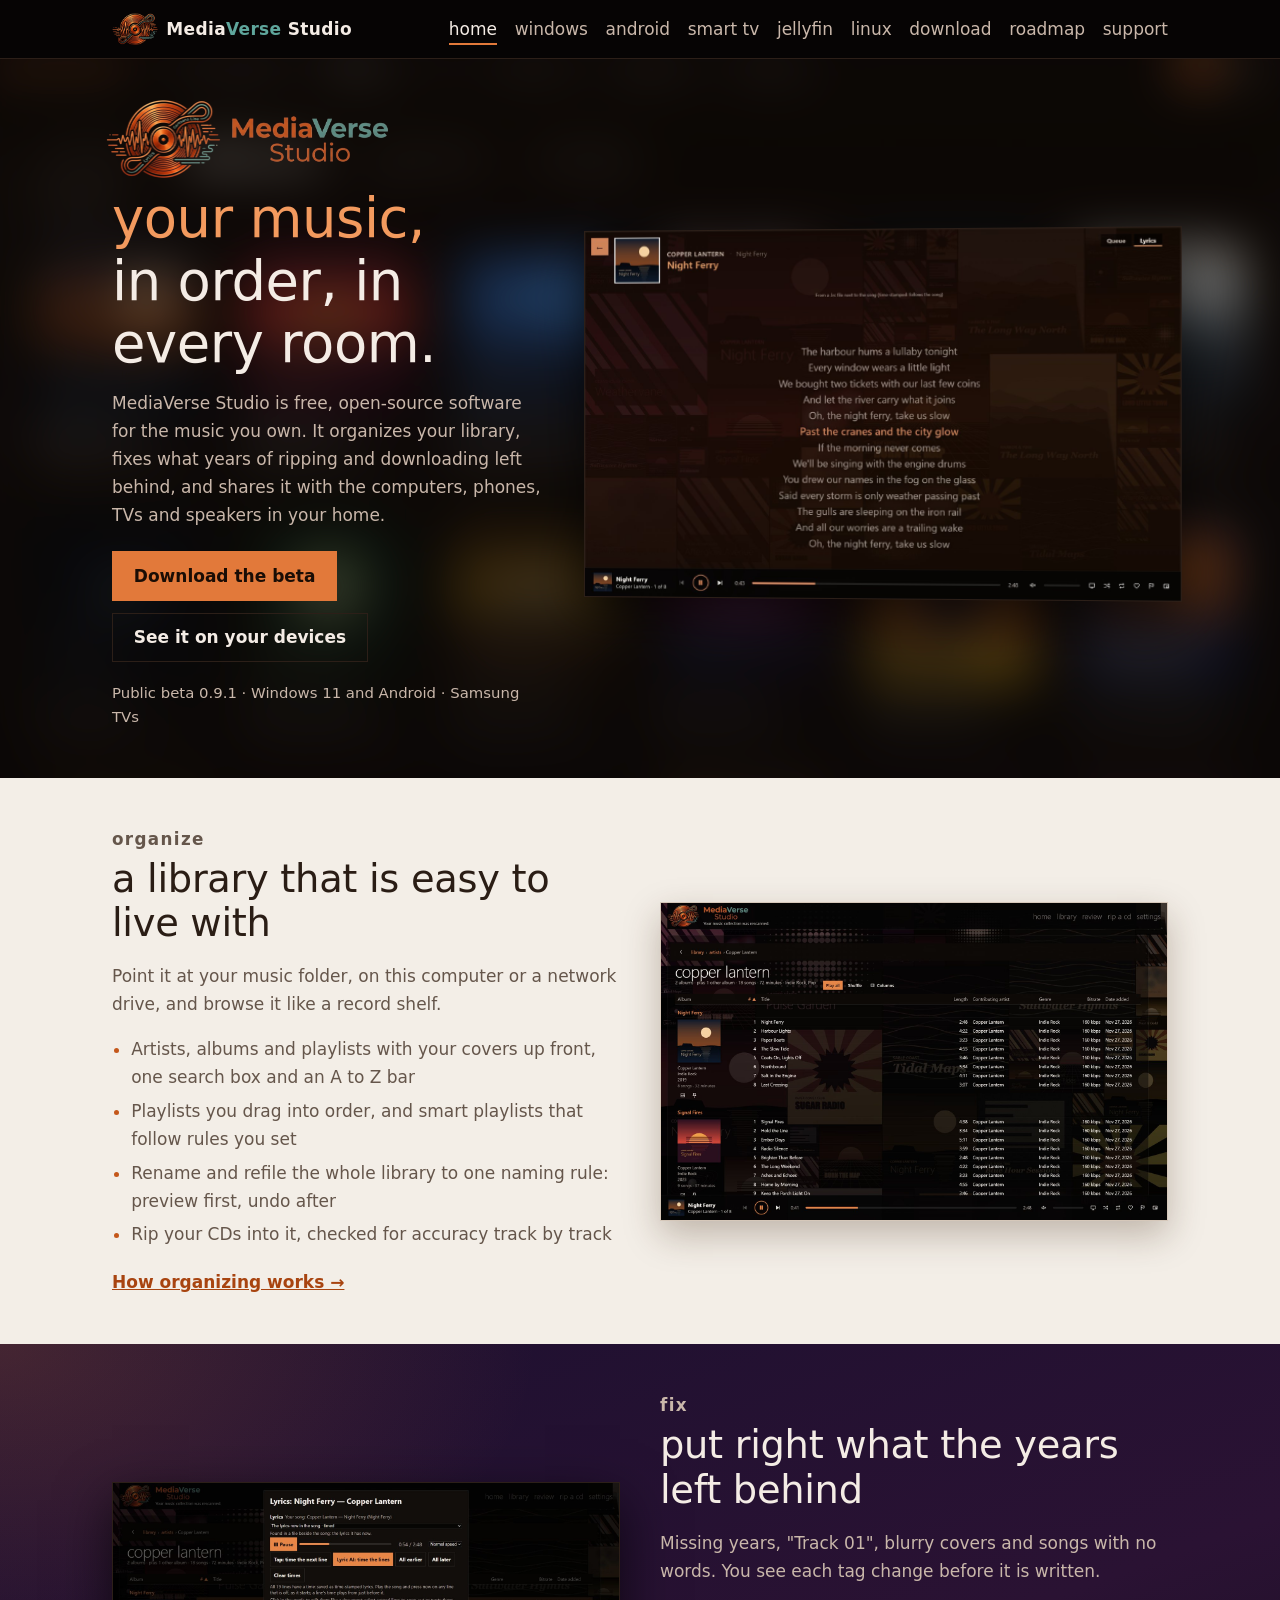
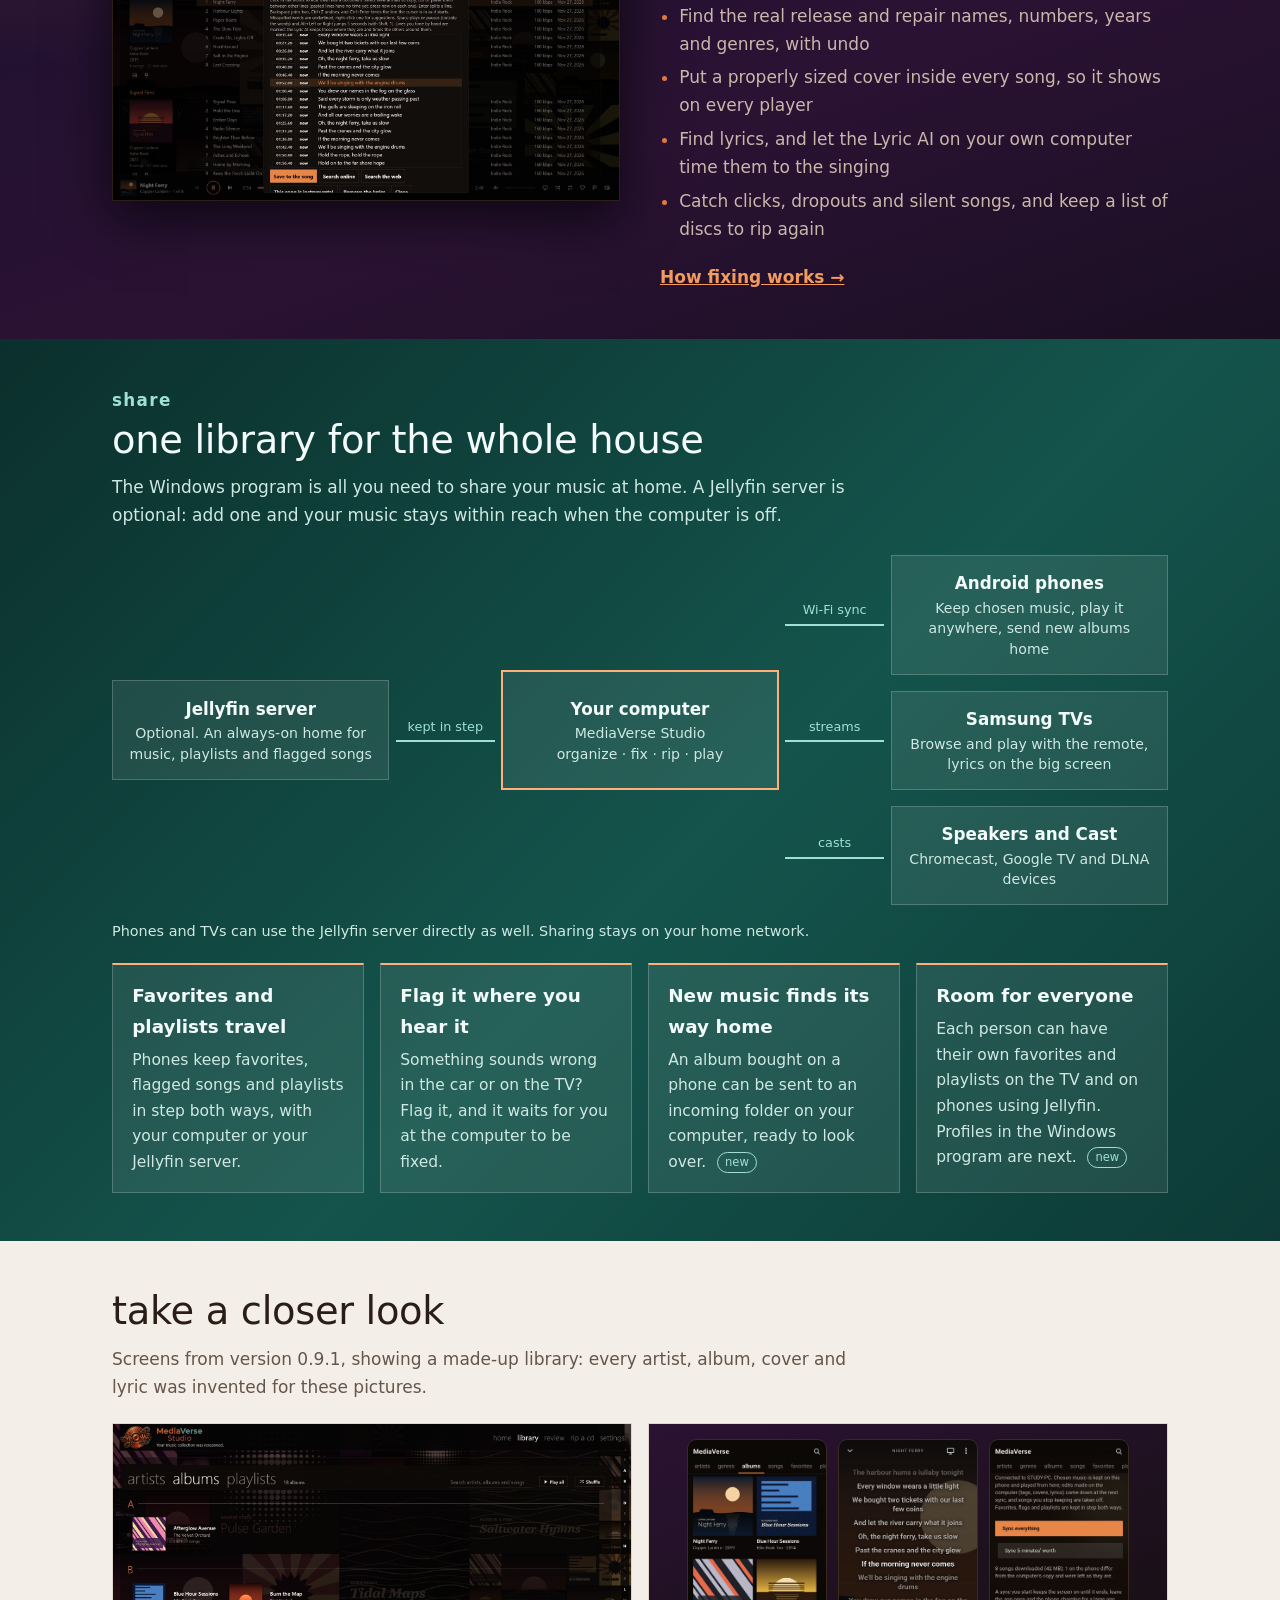
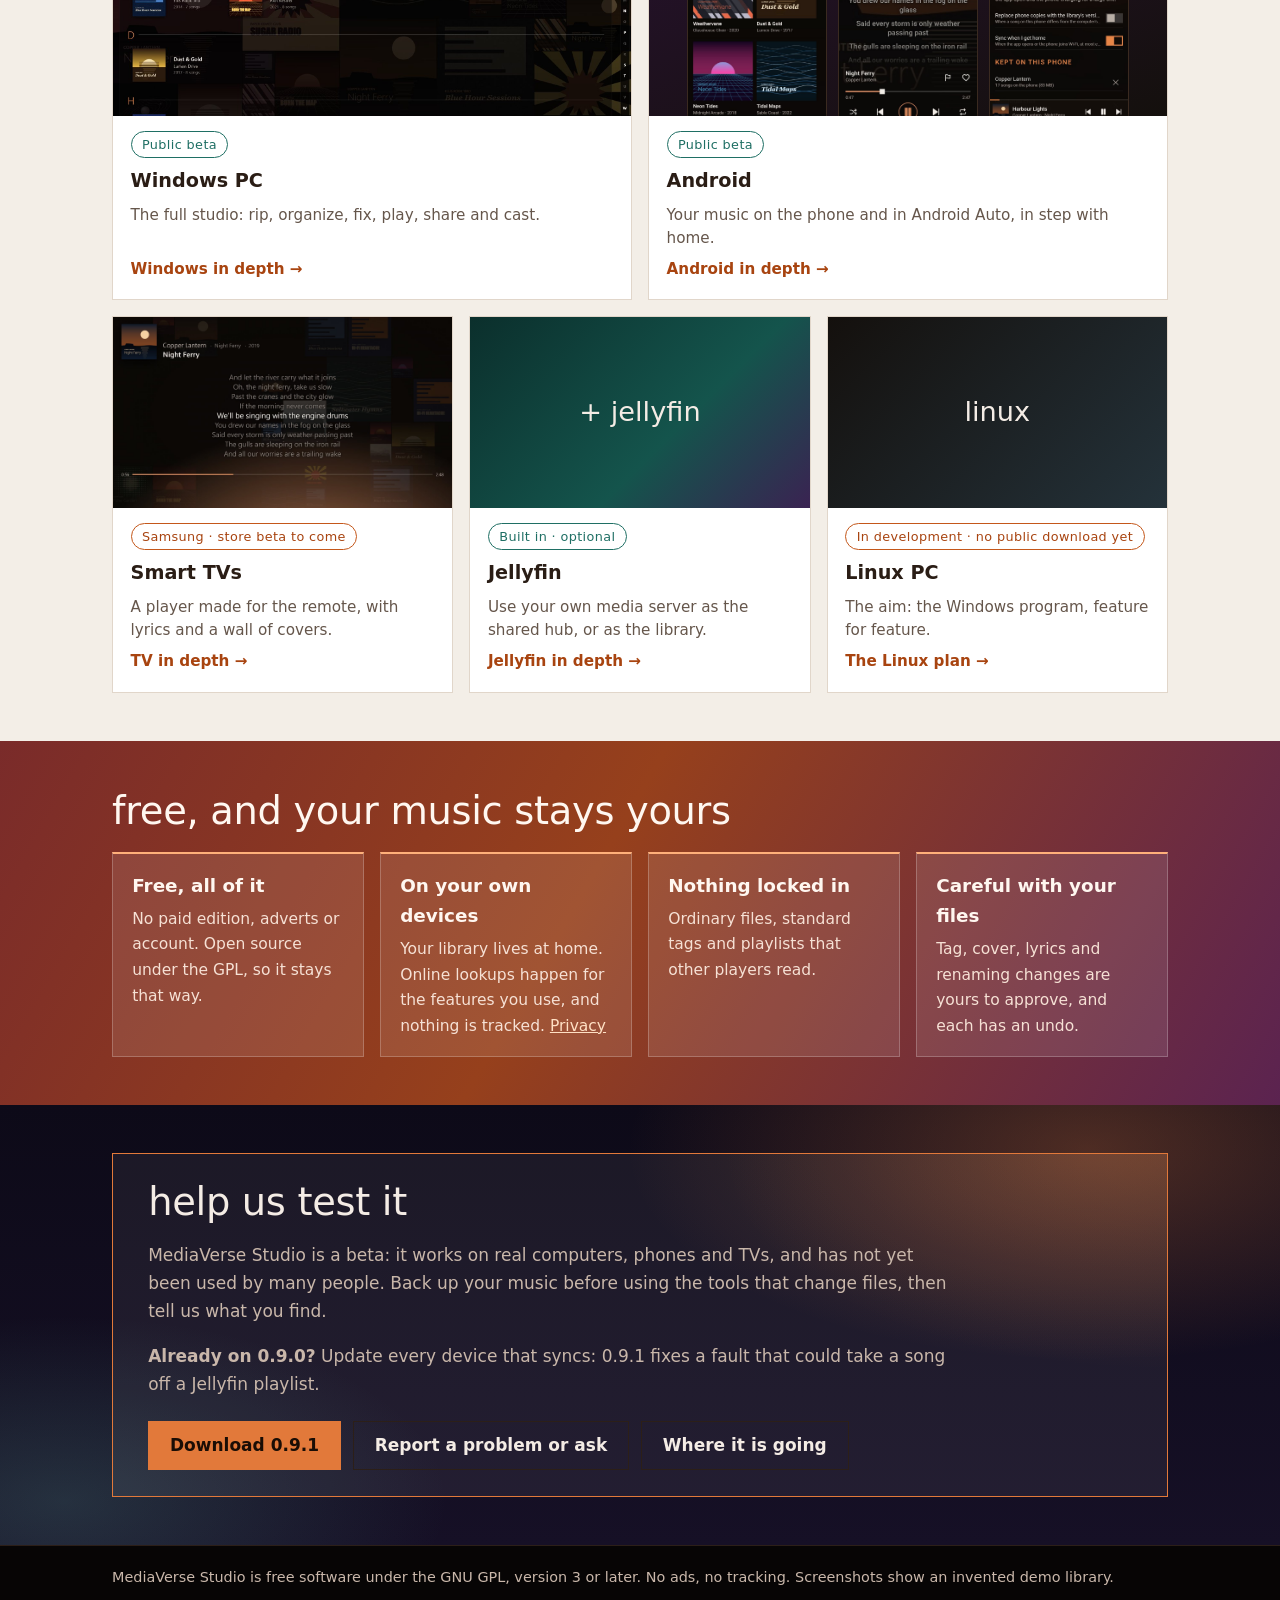
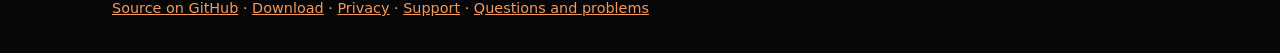
==== commit 1d368de3: "Linux: a first test build exists, with no public download yet Co-Authored-By: Claude Sonnet 5.5 <nor" ====
--- a/index.html
+++ b/index.html
@@ -116,7 +116,7 @@
 </a>
 <a class="card" href="linux.html">
 <div class="picture words-only">linux</div>
-<div class="body"><span class="pill soon">In development · no download yet</span><h3>Linux PC</h3><p>The aim: the Windows program, feature for feature.</p><span class="go">The Linux plan →</span></div>
+<div class="body"><span class="pill soon">In development · no public download yet</span><h3>Linux PC</h3><p>The aim: the Windows program, feature for feature.</p><span class="go">The Linux plan →</span></div>
 </a>
 </div>
 </section>
